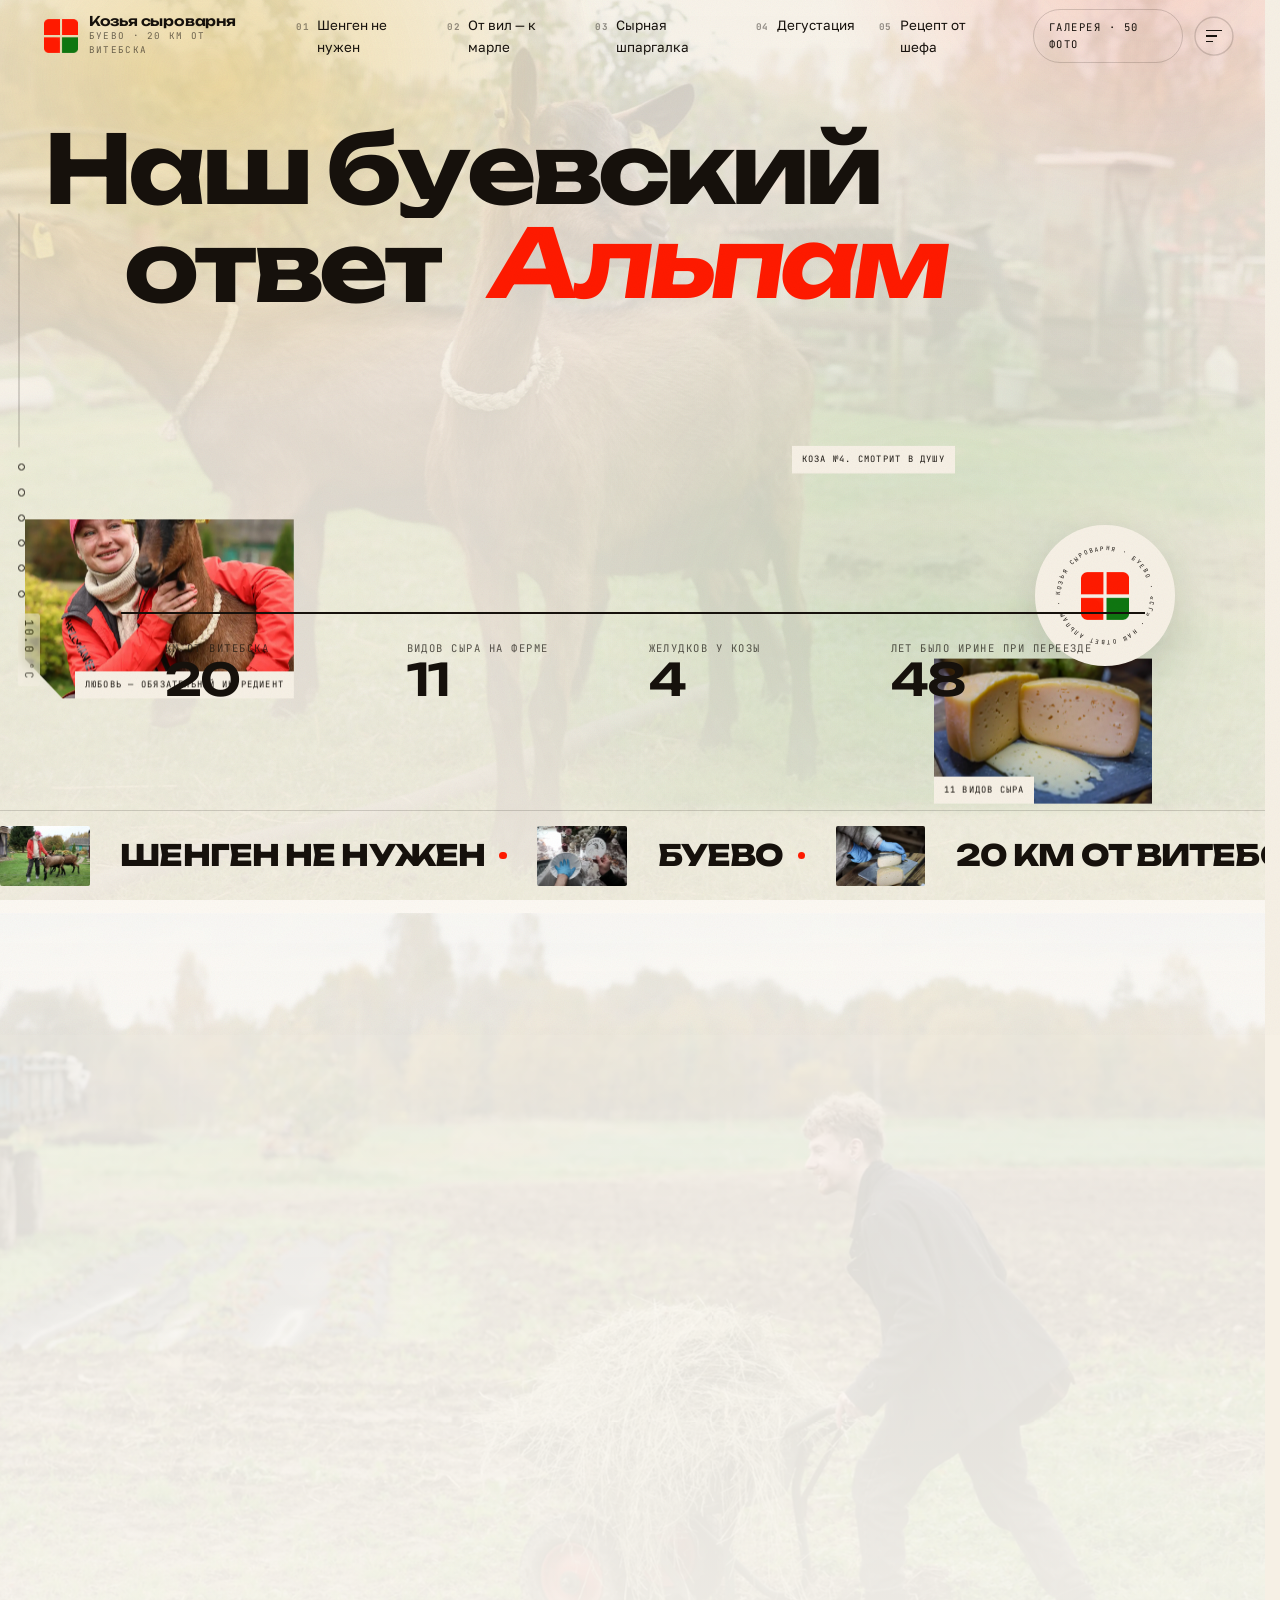
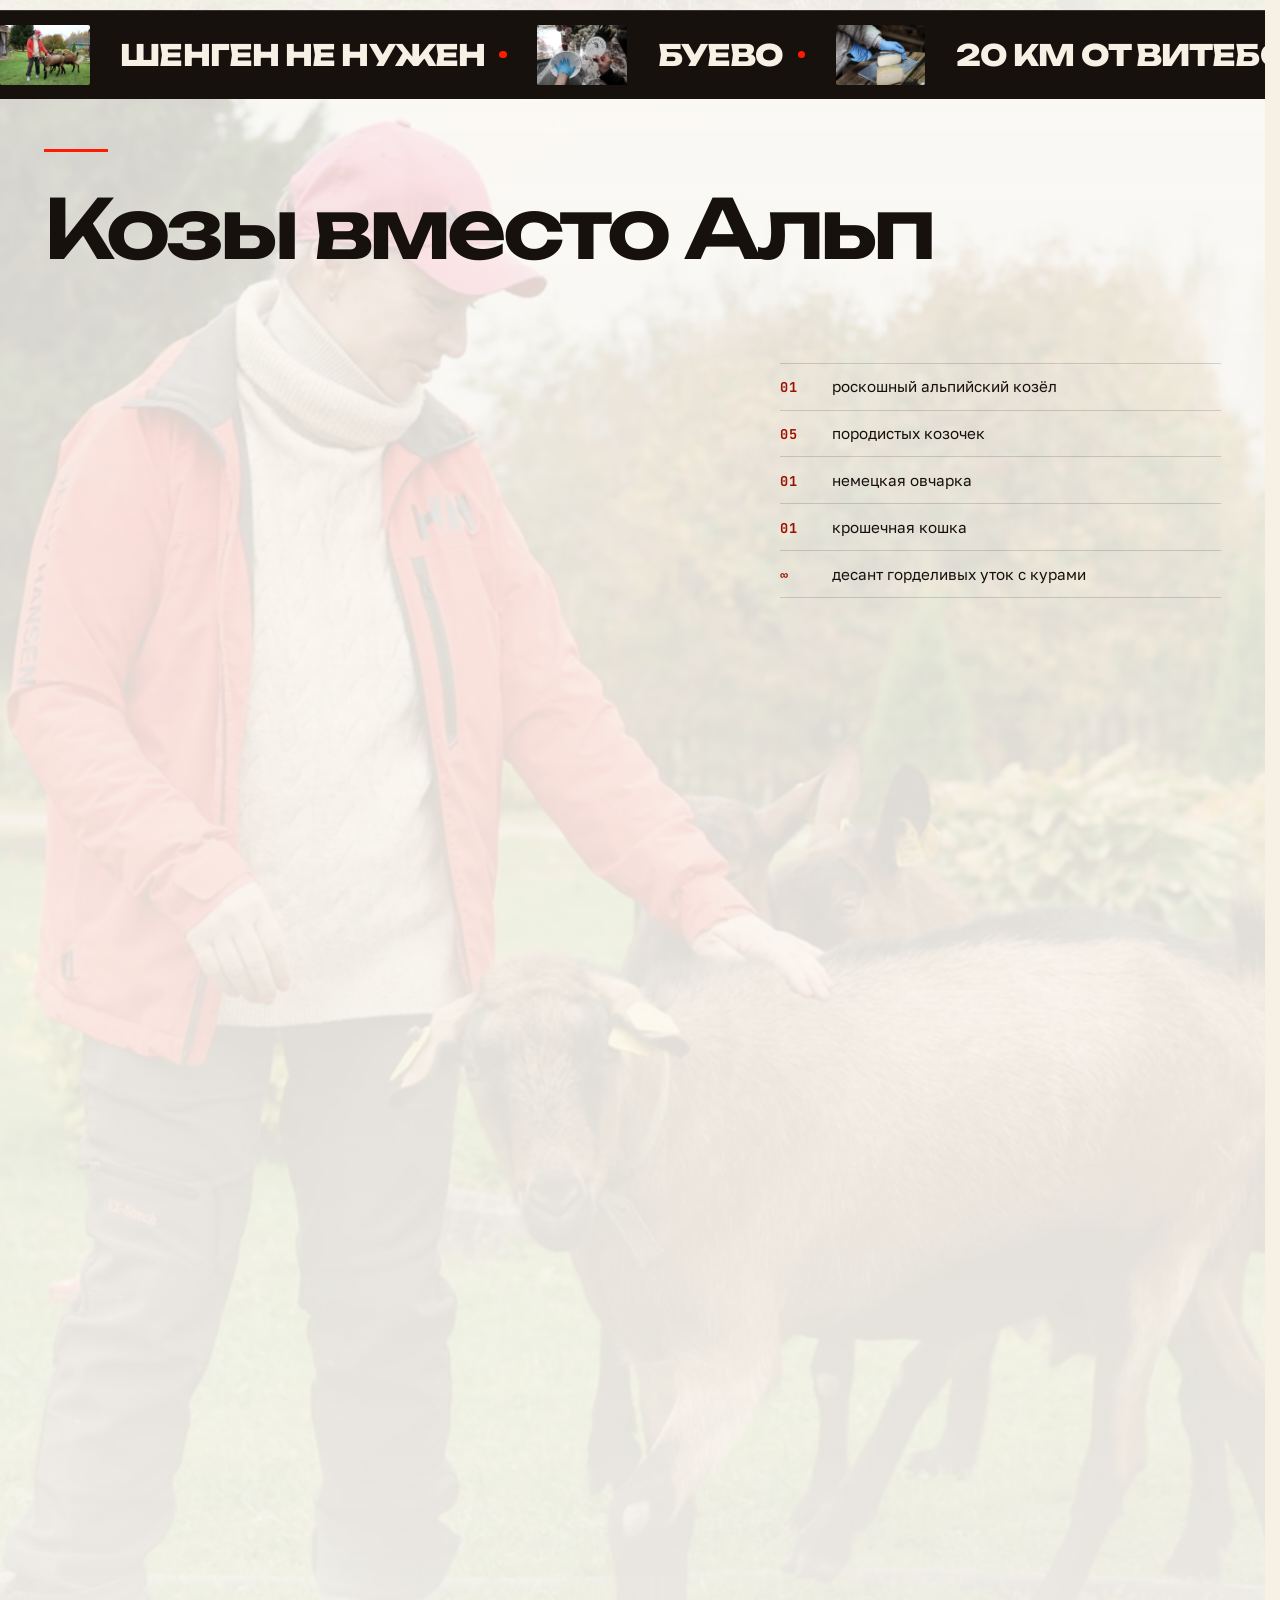
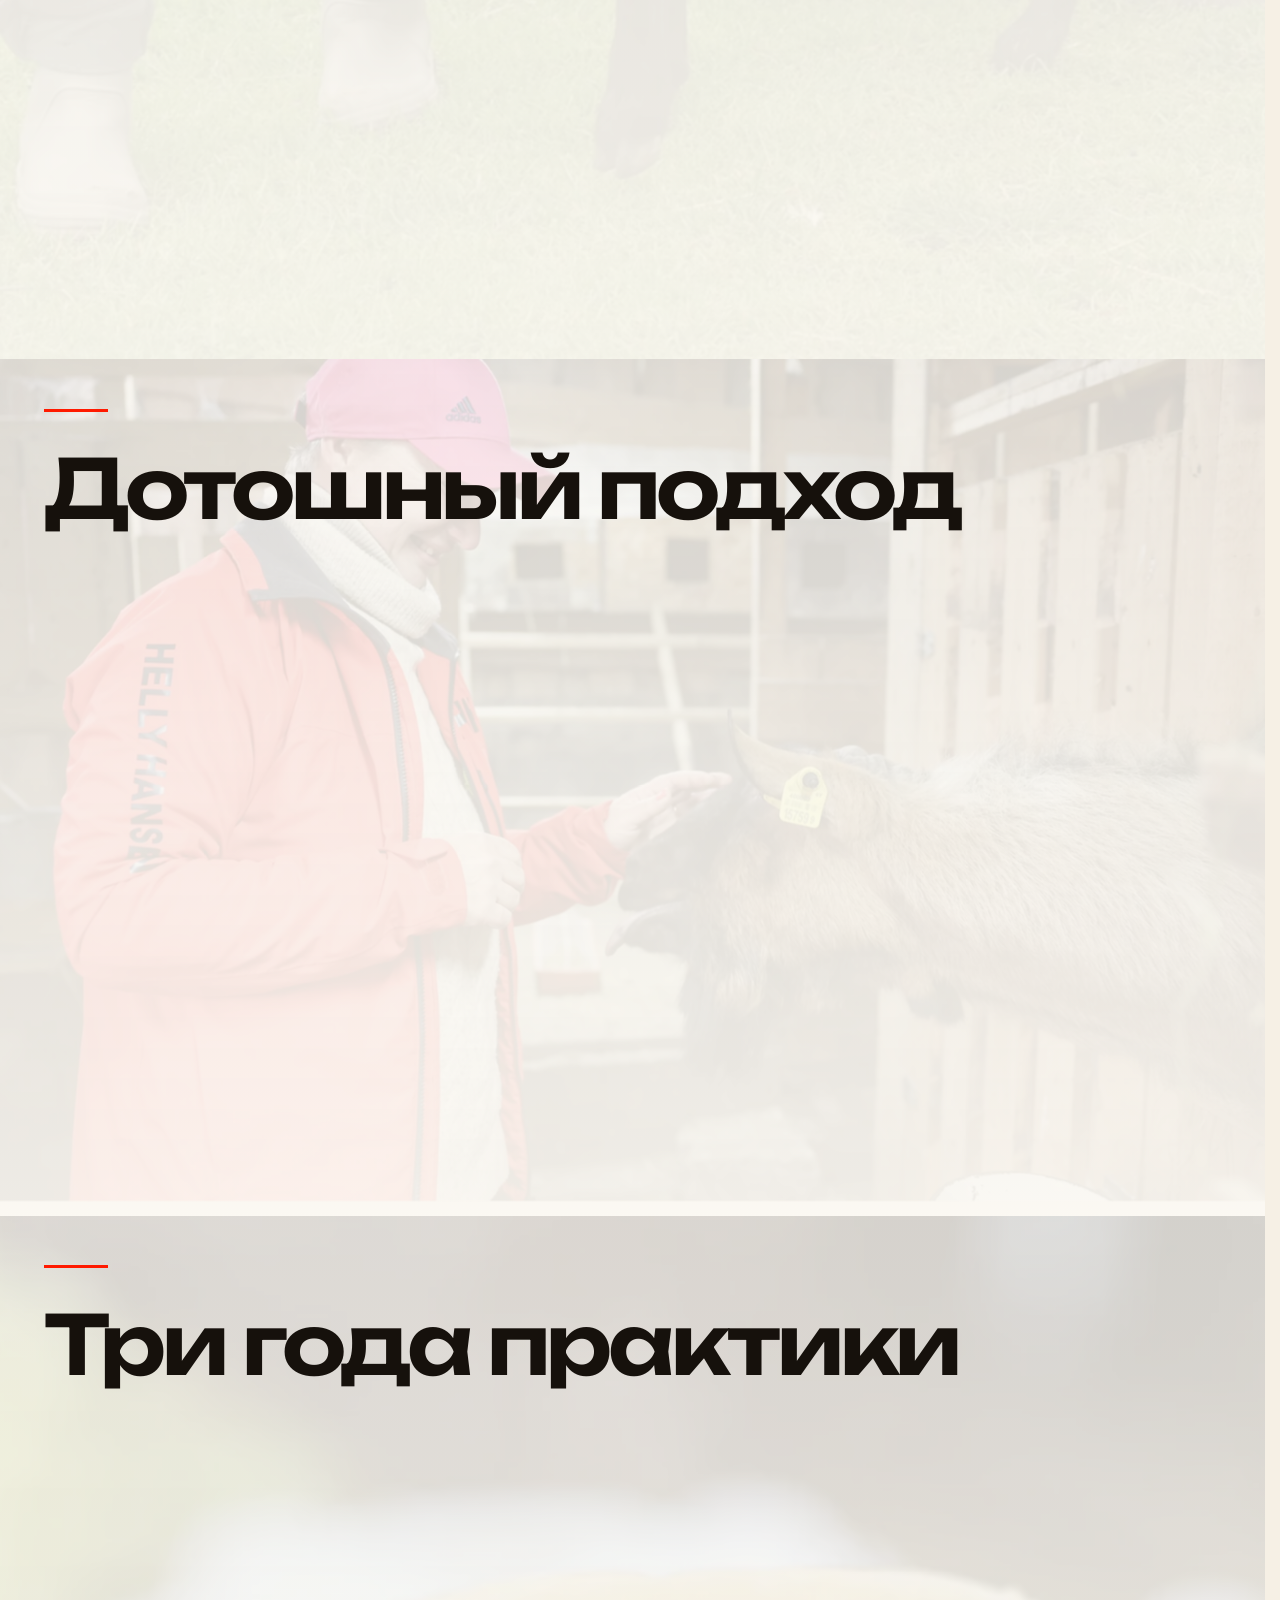
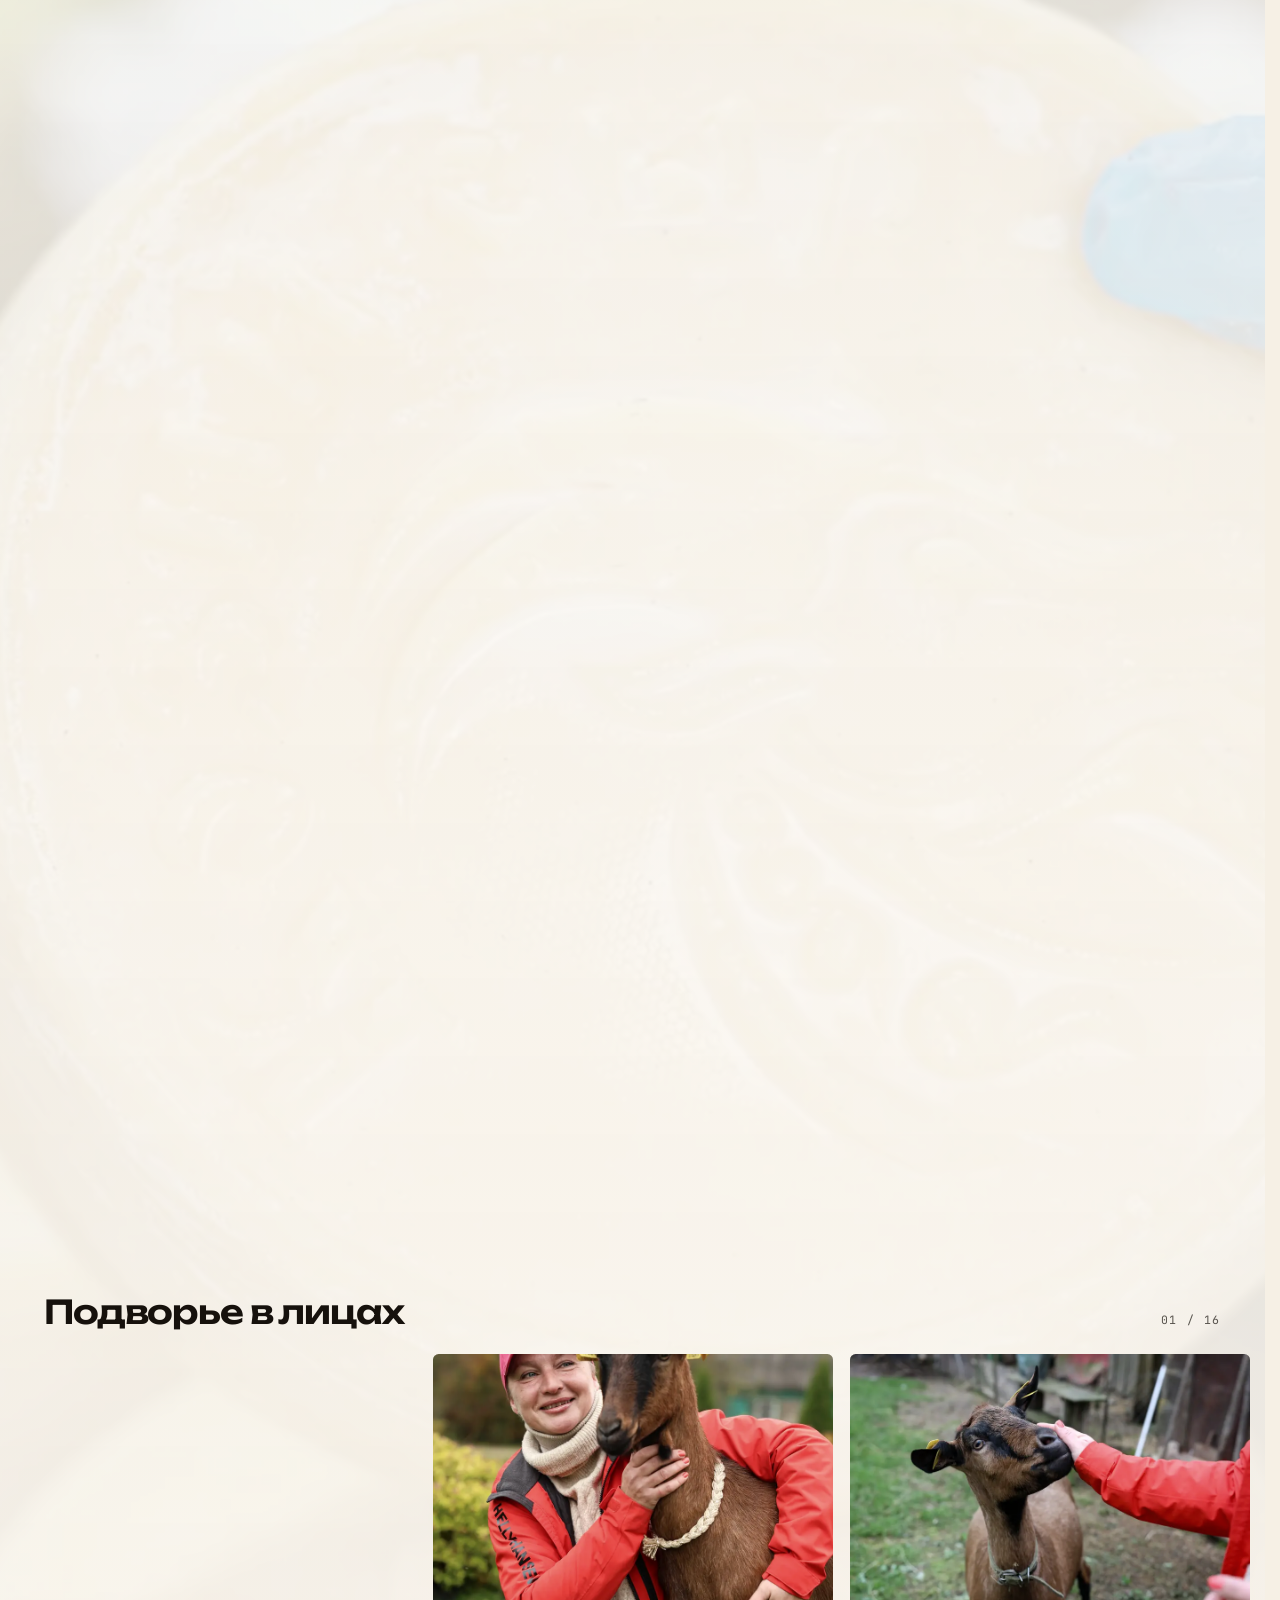
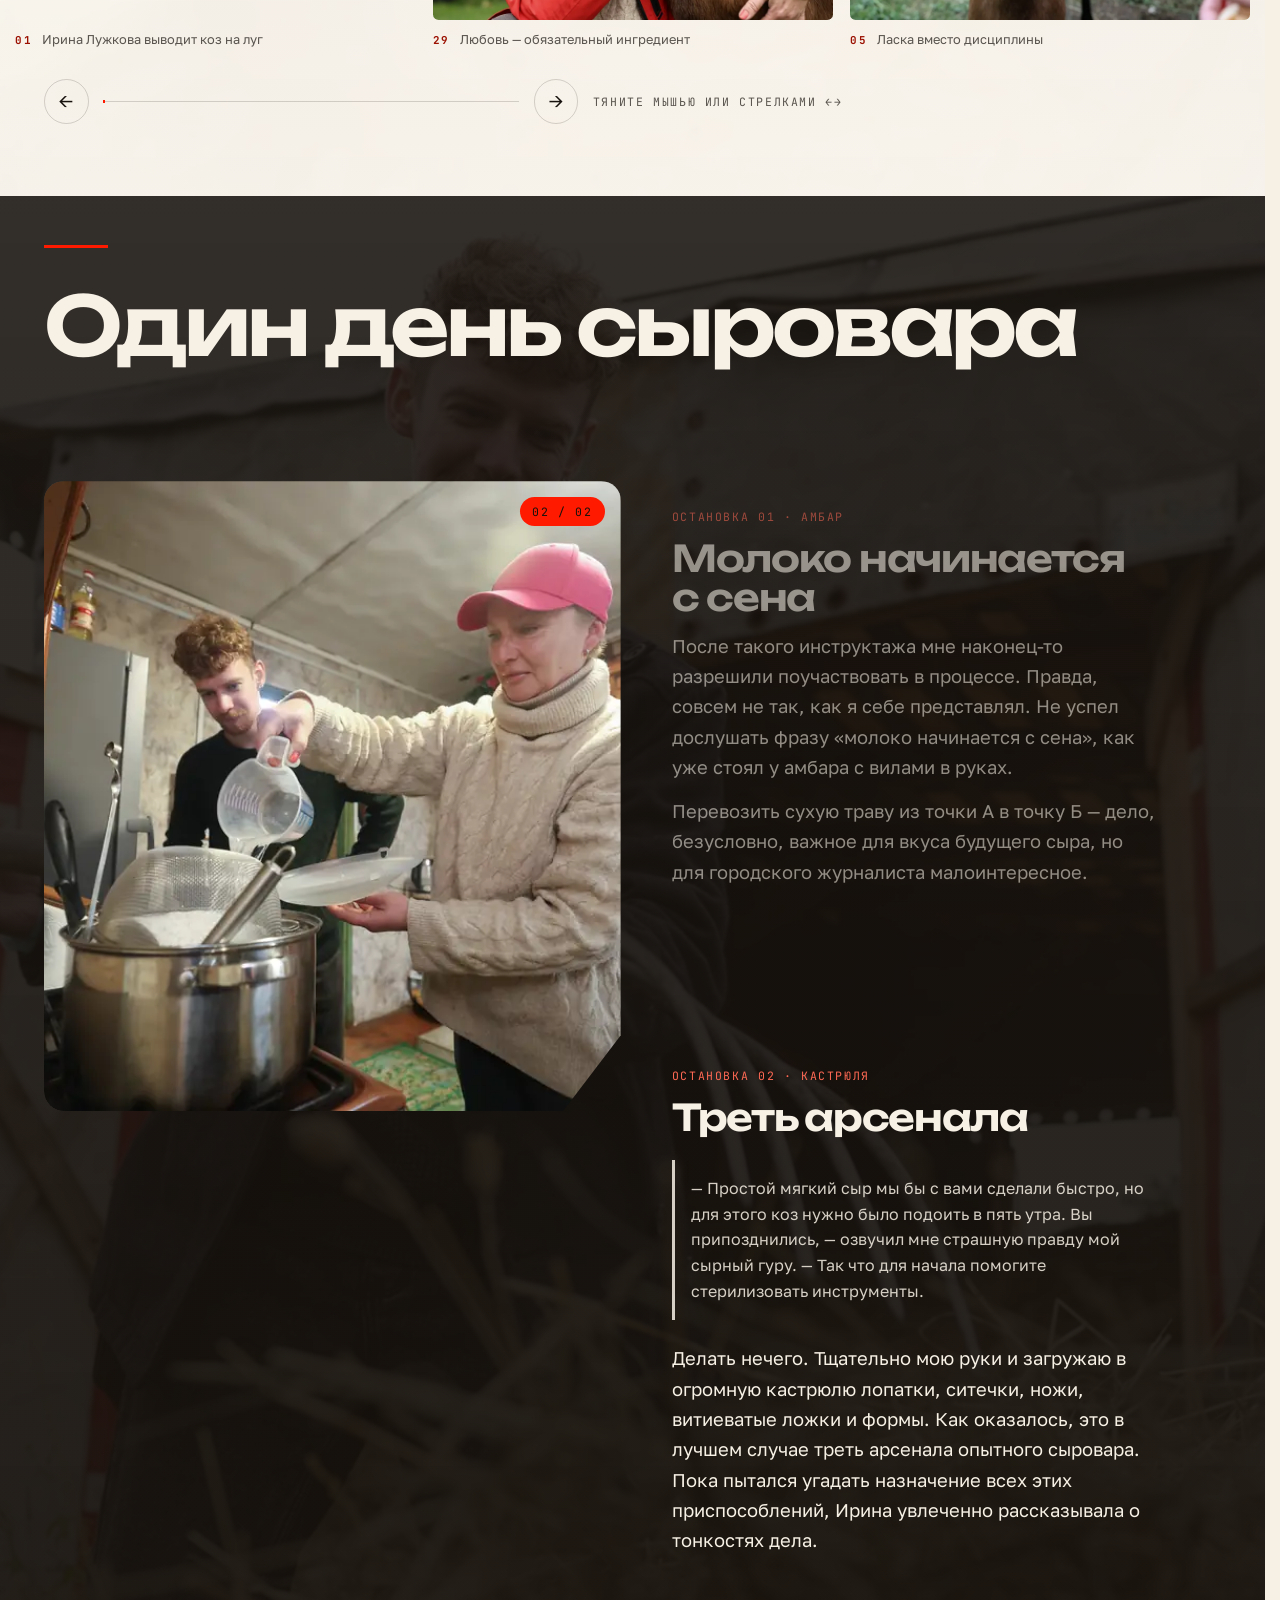
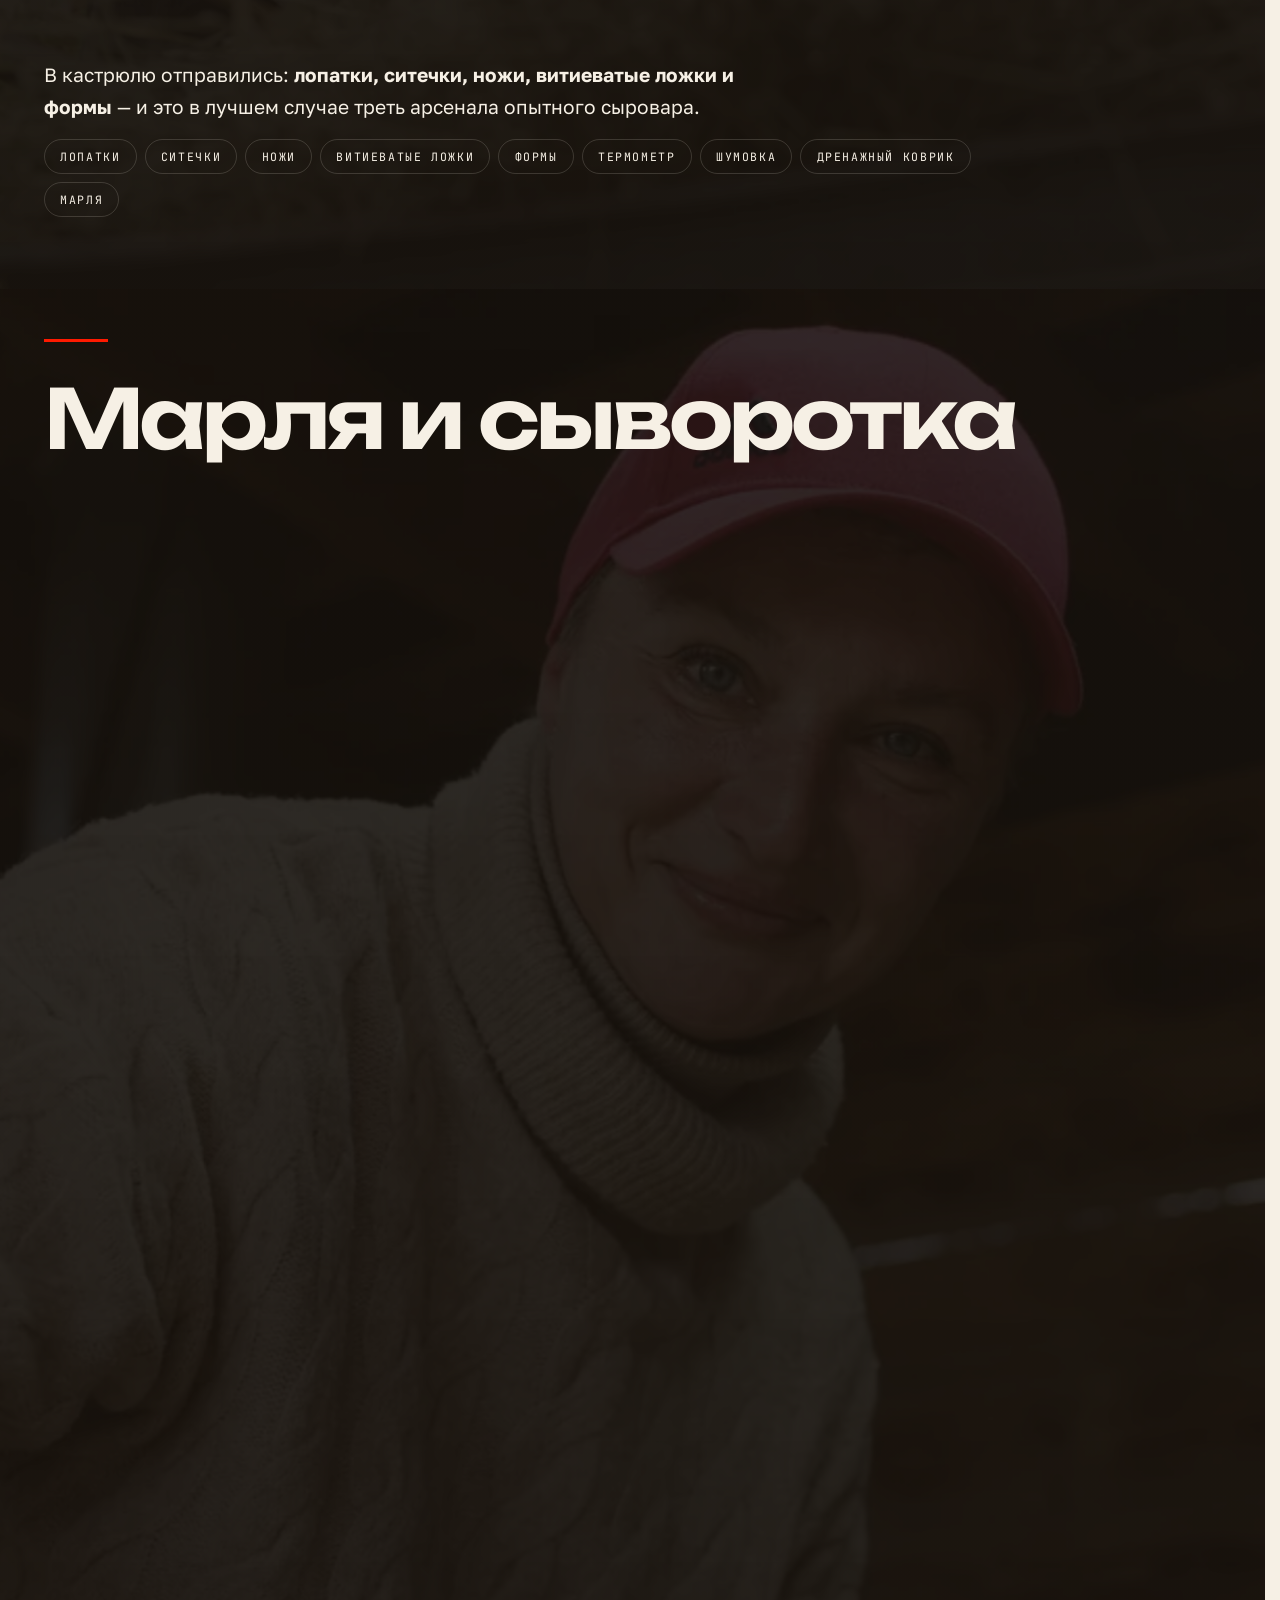
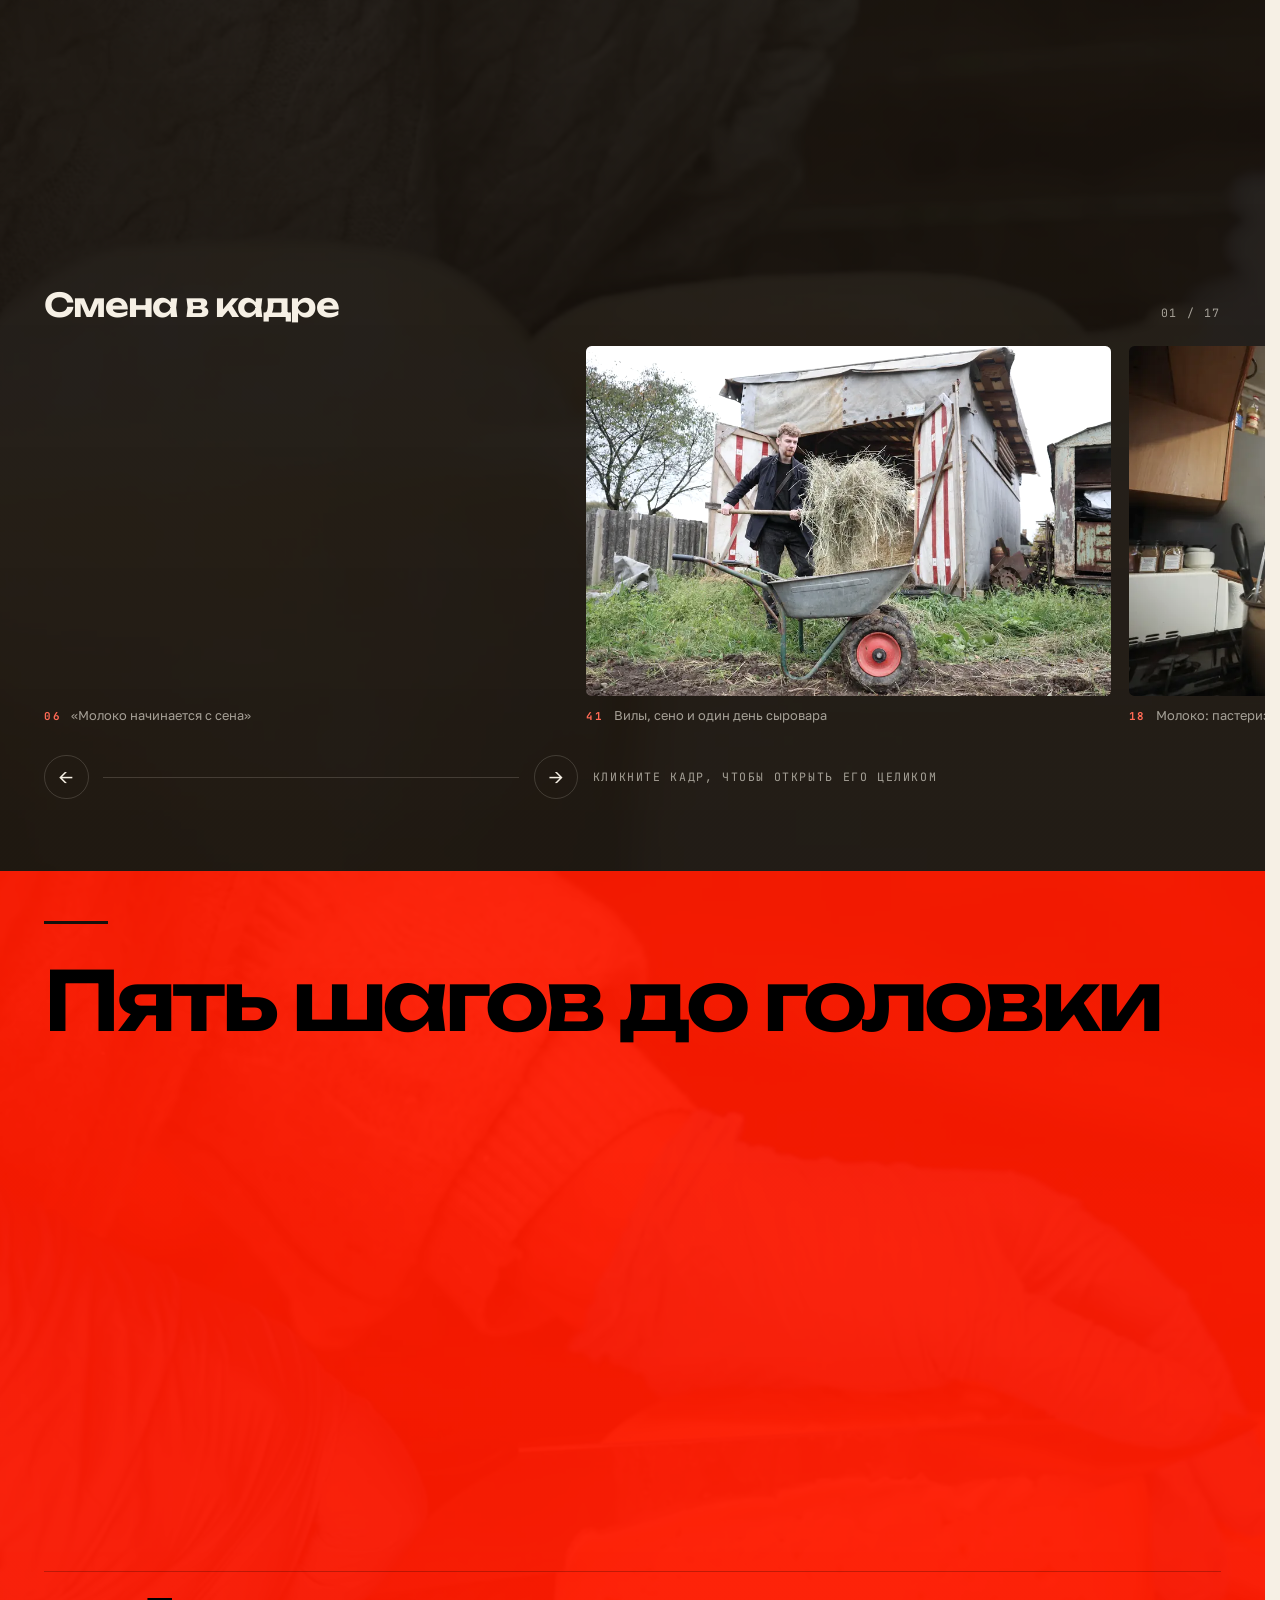
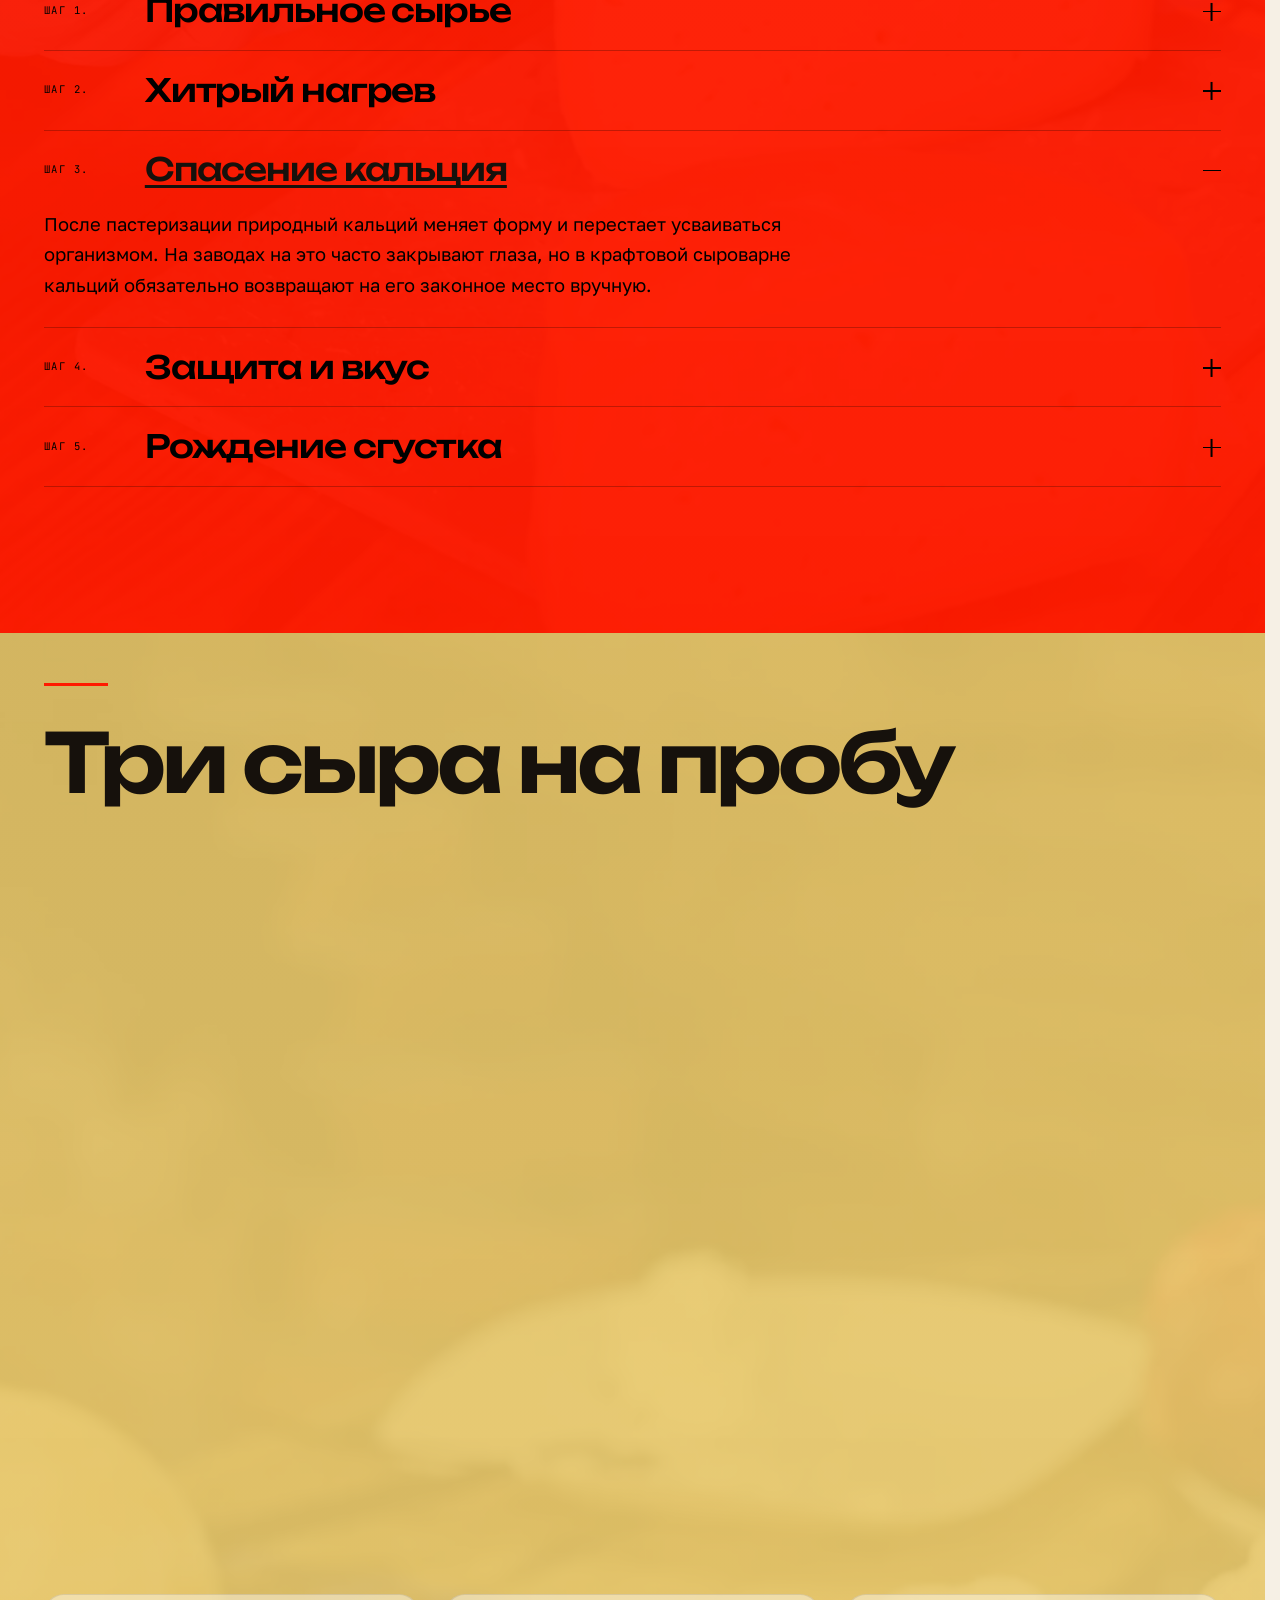
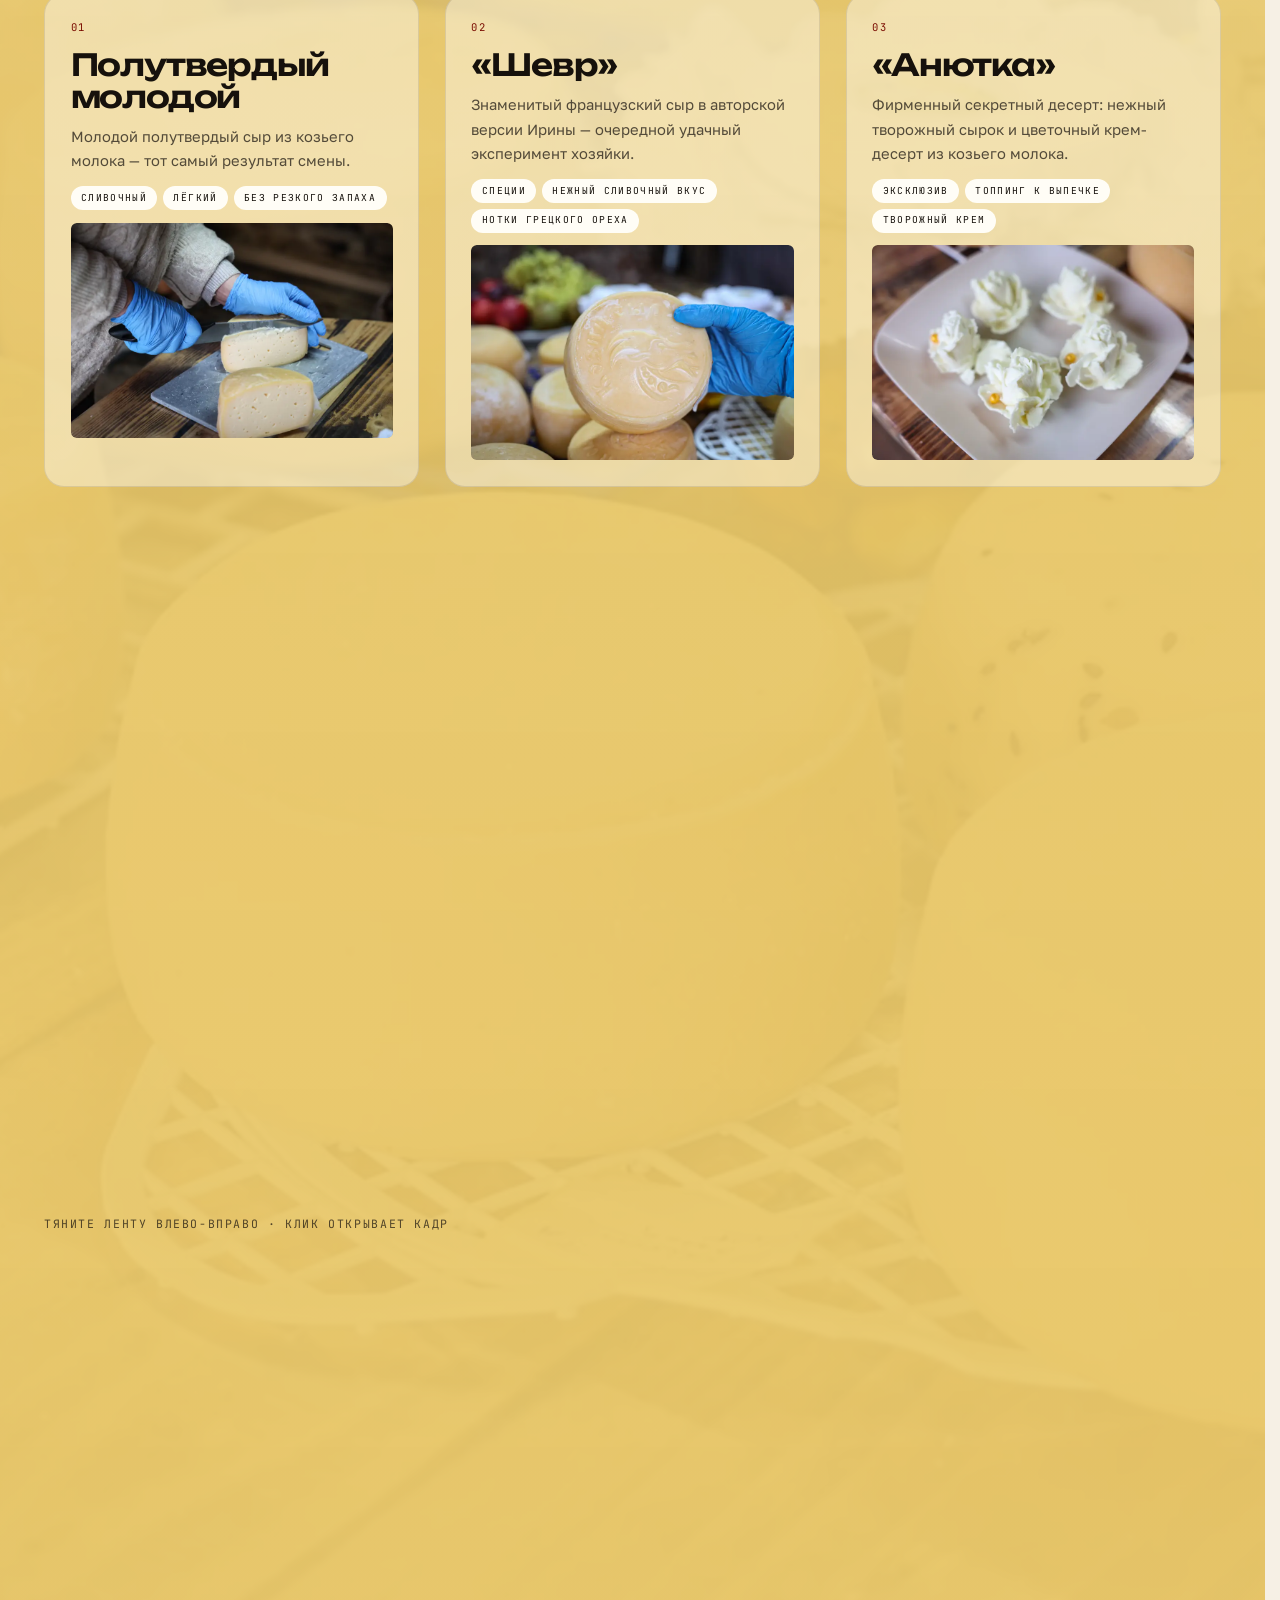
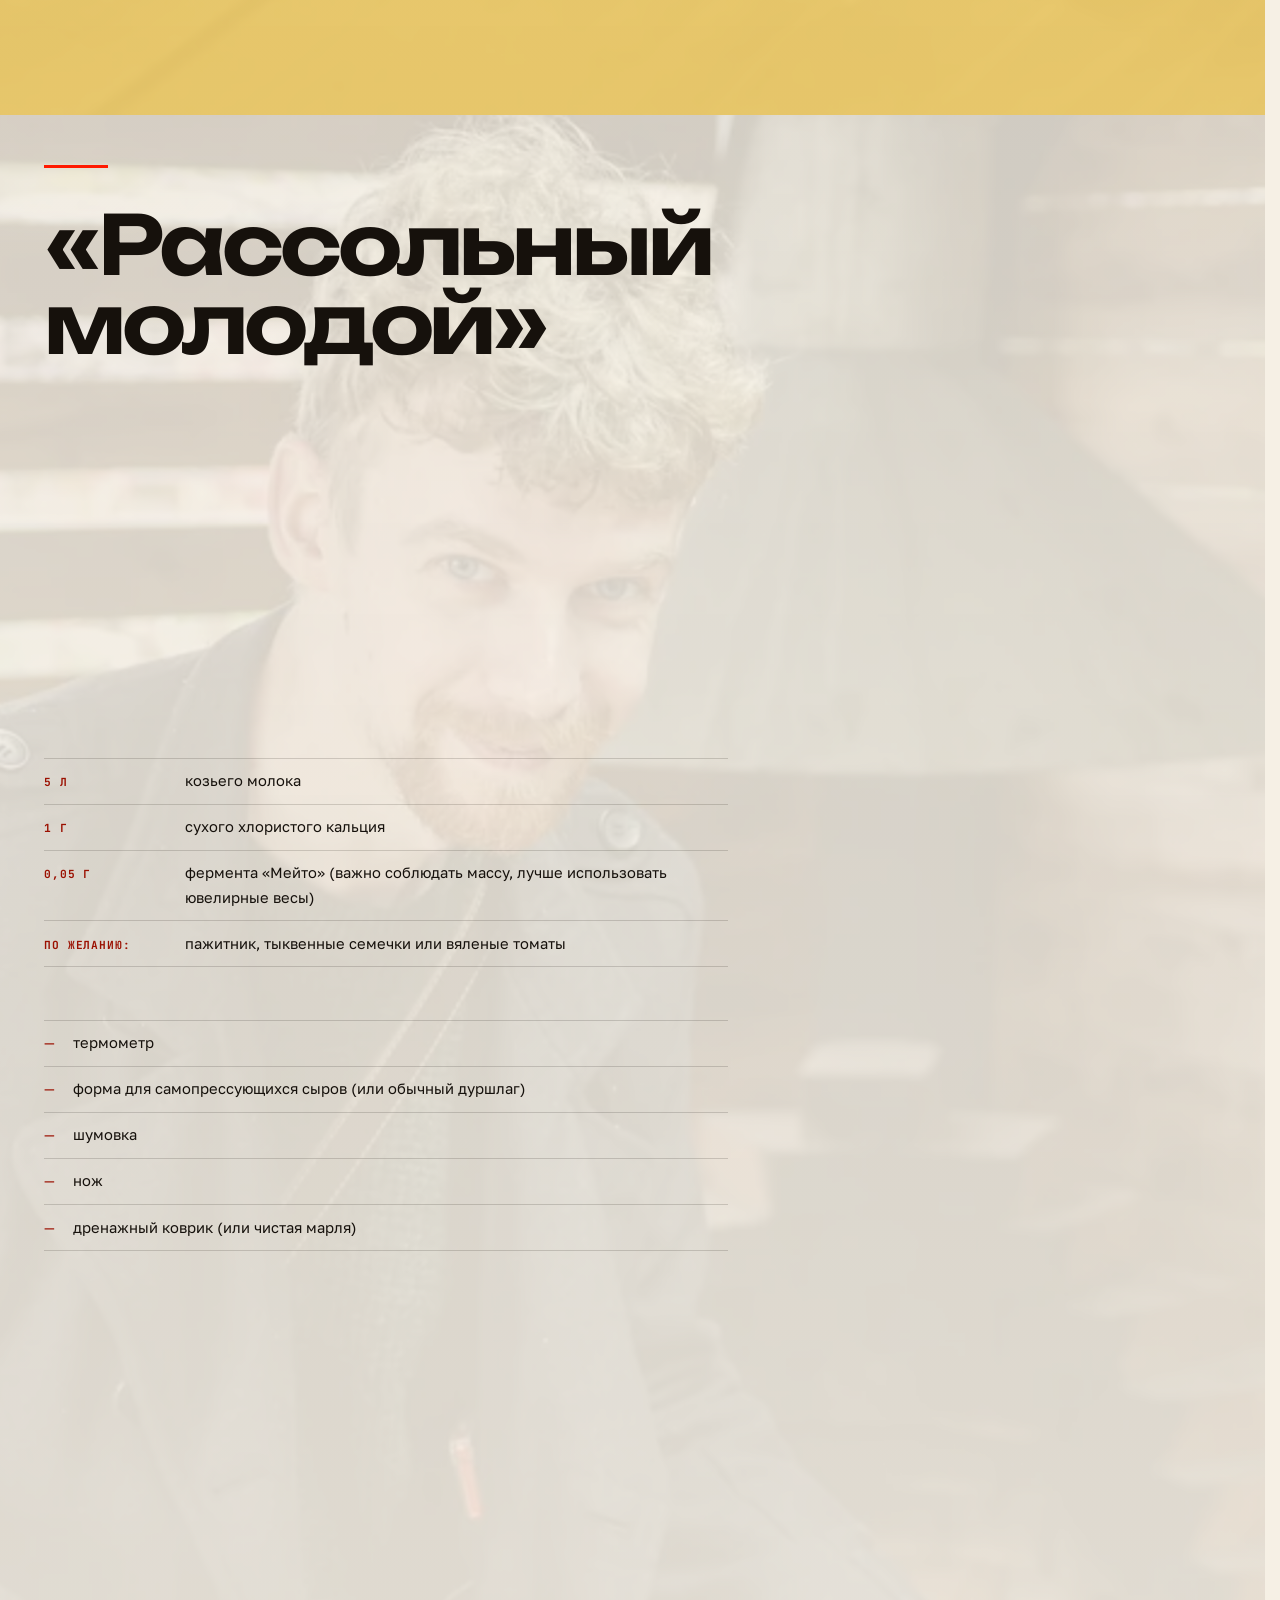
==== _diag.html @ 1cd7c4c8 "90%" ====
<!DOCTYPE html>
<html lang="ru" class="no-js">
<head>
<meta charset="utf-8">
<meta name="viewport" content="width=device-width, initial-scale=1">
<title>Как дети асфальта элитный сыр варили — репортаж «СГ» с козьей сыроварни в Буево</title>
<meta name="description" content="Журналисты «СГ» на один день стали сыроварами: козья ферма Ирины Лужковой в деревне Буево, 20 км от Витебска, 11 видов сыра и рецепт «Рассольного молодого».">
<meta name="theme-color" content="#16110C">
<meta property="og:type" content="article">
<meta property="og:title" content="Наш буевский ответ Альпам">
<meta property="og:description" content="Как дети асфальта пытались перехитрить породистых коз и сварить элитный сыр — журналисты «СГ» стали… сыроварами.">
<meta property="og:image" content="assets/img/opt/kyz-34-sm.webp">
<link rel="preconnect" href="https://fonts.googleapis.com">
<link rel="preconnect" href="https://fonts.gstatic.com" crossorigin>
<link rel="stylesheet" href="https://fonts.googleapis.com/css2?family=Unbounded:wght@300..900&family=Golos+Text:wght@400..700&family=JetBrains+Mono:wght@400;500;700&display=swap">
<link rel="stylesheet" href="style.css">
<link rel="icon" href="assets/img/logo.png">
<script>document.documentElement.classList.remove("no-js");document.documentElement.classList.add("js");</script>
</head>
<body class="is-loading" data-theme="milk">

<a class="skip-link" href="#main">Перейти к содержанию</a>

<!-- Прелоадер: четыре квадранта логотипа собираются в знак -->
<div class="loader" id="loader" role="status" aria-live="polite">
  <div class="loader__mark">
    <span class="quadset quadset--loader" aria-hidden="true">
      <img src="assets/img/logo.png" alt="" class="quad quad--tl">
      <img src="assets/img/logo.png" alt="" class="quad quad--tr">
      <img src="assets/img/logo.png" alt="" class="quad quad--bl">
      <img src="assets/img/logo.png" alt="" class="quad quad--br">
    </span>
  </div>
  <p class="loader__value mono"><span data-loader-pct>0</span> %</p>
  <p class="loader__stages mono">молоко → нагрев → сгусток → головка</p>
  <p class="loader__word">Скоро будет сыр</p>
</div>

<!-- Курсор-сырная крошка -->
<div class="cursor" aria-hidden="true">
  <div class="cursor__ring" data-cursor-ring></div>
  <div class="cursor__dot" data-cursor-dot></div>
  <div class="cursor__label mono" data-cursor-label></div>
</div>

<div class="grain" aria-hidden="true"></div>

<!-- Шапка -->
<header class="topbar" id="topbar" data-topbar>
  <a class="brand" href="#top" data-magnetic>
    <span class="quadset quadset--brand" aria-hidden="true" data-quadset>
      <img src="assets/img/logo.png" alt="" class="quad quad--tl">
      <img src="assets/img/logo.png" alt="" class="quad quad--tr">
      <img src="assets/img/logo.png" alt="" class="quad quad--bl">
      <img src="assets/img/logo.png" alt="" class="quad quad--br">
    </span>
    <span class="brand__text">
      <b>Козья сыроварня</b>
      <i class="mono">Буево · 20 км от Витебска</i>
    </span>
  </a>

  <nav class="topnav" aria-label="Разделы репортажа">
    <a class="topnav__link" href="#shengen" data-nav-link><b class="mono">01</b>Шенген не нужен</a>
    <a class="topnav__link" href="#vily" data-nav-link><b class="mono">02</b>От вил — к марле</a>
    <a class="topnav__link" href="#shpargalka" data-nav-link><b class="mono">03</b>Сырная шпаргалка</a>
    <a class="topnav__link" href="#degustacia" data-nav-link><b class="mono">04</b>Дегустация</a>
    <a class="topnav__link" href="#recept" data-nav-link><b class="mono">05</b>Рецепт от шефа</a>
  </nav>

  <div class="topbar__right">
    <a class="btn btn--ghost topbar__gal" href="#galereya">Галерея · 50 фото</a>
    <button class="wheelbtn" type="button" id="menuBtn" data-menu-open aria-expanded="false" aria-controls="menu">
      <svg class="wheelbtn__ring" viewBox="0 0 44 44" aria-hidden="true">
        <circle class="wheelbtn__track" cx="22" cy="22" r="19" pathLength="100"></circle>
        <circle class="wheelbtn__prog" cx="22" cy="22" r="19" pathLength="100" data-ring></circle>
      </svg>
      <span class="wheelbtn__bars" aria-hidden="true"><i></i><i></i><i></i></span>
      <span class="sr-only">Открыть меню разделов</span>
    </button>
  </div>
</header>

<!-- Круговое меню «сырная головка» -->
<div class="menu" id="menu" role="dialog" aria-modal="true" aria-label="Разделы репортажа" data-menu>
  <div class="menu__grid">
    <div class="menu__wheelwrap">
      <svg class="wheel" viewBox="0 0 220 220" aria-hidden="true" focusable="false">
        <g data-wheel-wedges>
          <a class="wedge" href="#shengen" data-wheel-item="shengen" tabindex="-1"><path d="M112.72 6.04A104 104 0 0 1 208.03 75.28L159.02 92.64A52 52 0 0 0 111.36 58.02Z"></path><text x="158.2" y="43.66" transform="rotate(36 158.2 43.66)">01</text></a>
          <a class="wedge" href="#vily" data-wheel-item="vily" tabindex="-1"><path d="M209.72 80.46A104 104 0 0 1 173.31 192.51L141.66 151.25A52 52 0 0 0 159.86 95.23Z"></path><text x="187.99" y="135.34" transform="rotate(108 187.99 135.34)">02</text></a>
          <a class="wedge" href="#shpargalka" data-wheel-item="shpargalka" tabindex="-1"><path d="M168.91 195.71A104 104 0 0 1 51.09 195.71L80.55 152.85A52 52 0 0 0 139.45 152.85Z"></path><text x="110" y="192" transform="rotate(180 110 192)">03</text></a>
          <a class="wedge" href="#degustacia" data-wheel-item="degustacia" tabindex="-1"><path d="M46.69 192.51A104 104 0 0 1 10.28 80.46L60.14 95.23A52 52 0 0 0 78.34 151.25Z"></path><text x="32.01" y="135.34" transform="rotate(252 32.01 135.34)">04</text></a>
          <a class="wedge" href="#recept" data-wheel-item="recept" tabindex="-1"><path d="M11.97 75.28A104 104 0 0 1 107.28 6.04L108.64 58.02A52 52 0 0 0 60.98 92.64Z"></path><text x="61.8" y="43.66" transform="rotate(324 61.8 43.66)">05</text></a>
        </g>
        <a class="wheel__hub" href="#galereya" data-wheel-item="galereya" tabindex="-1">
          <circle cx="110" cy="110" r="46"></circle>
          <text x="110" y="106">галерея</text>
          <text x="110" y="122">50 фото</text>
        </a>
      </svg>
      <img class="menu__logo" src="assets/img/logo.png" alt="" width="1440" height="1440" loading="lazy" decoding="async">
      <p class="menu__hint mono">Наведите на сектор — увидите кадр</p>
    </div>

    <nav class="menu__nav" aria-label="Разделы репортажа">
      <p class="menu__eyebrow mono">Содержание репортажа</p>
      <ol class="menu__list">
        <li><a href="#shengen" data-menu-link data-photo="12"><span class="menu__num mono">01</span><span class="menu__title">Шенген не нужен</span><span class="menu__hint2">Козы, «Милавица» и переезд в деревню</span></a></li>
        <li><a href="#vily" data-menu-link data-photo="41"><span class="menu__num mono">02</span><span class="menu__title">От вил — к марле</span><span class="menu__hint2">Вилы, стерилизация и сыворотка</span></a></li>
        <li><a href="#shpargalka" data-menu-link data-photo="18"><span class="menu__num mono">03</span><span class="menu__title">Сырная шпаргалка</span><span class="menu__hint2">Пять шагов до головки сыра</span></a></li>
        <li><a href="#degustacia" data-menu-link data-photo="16"><span class="menu__num mono">04</span><span class="menu__title">Дегустация</span><span class="menu__hint2">«Шевр», полутвердый и «Анютка»</span></a></li>
        <li><a href="#recept" data-menu-link data-photo="35"><span class="menu__num mono">05</span><span class="menu__title">Рецепт от шефа</span><span class="menu__hint2">Рассольный молодой — 6 шагов</span></a></li>
        <li><a href="#galereya" data-menu-link data-photo="38"><span class="menu__num mono">06</span><span class="menu__title">Галерея</span><span class="menu__hint2">Все 50 кадров с фермы</span></a></li>
      </ol>
      <div class="menu__foot">
        <p class="mono">Фото Кристина Фанченко · «СГ»</p>
        <button class="menu__close" type="button" data-menu-close>Закрыть <span class="mono">ESC</span></button>
      </div>
    </nav>

    <span class="menu__preview" data-menu-preview aria-hidden="true"></span>
  </div>
</div>

<!-- Боковой рельс: шкала «созревания» -->
<aside class="rail" aria-label="Положение в репортаже">
  <div class="rail__thermo" aria-hidden="true"><i data-rail-fill></i></div>
  <ol class="rail__list">
    <li><a href="#shengen" data-nav-link><i></i><span class="mono">01 · Шенген</span></a></li>
    <li><a href="#vily" data-nav-link><i></i><span class="mono">02 · Вилы</span></a></li>
    <li><a href="#shpargalka" data-nav-link><i></i><span class="mono">03 · Шпаргалка</span></a></li>
    <li><a href="#degustacia" data-nav-link><i></i><span class="mono">04 · Дегустация</span></a></li>
    <li><a href="#recept" data-nav-link><i></i><span class="mono">05 · Рецепт</span></a></li>
    <li><a href="#galereya" data-nav-link><i></i><span class="mono">06 · Галерея</span></a></li>
  </ol>
  <p class="rail__temp mono" aria-hidden="true"><span data-rail-temp>10.0</span> °C</p>
</aside>

<main id="main">

<!-- Герой -->
<section class="hero" id="top" data-theme="milk" data-scene="hero" data-bg="49">
  <div class="sec__bg" aria-hidden="true">
    <picture data-parallax="0.04">
      <source type="image/webp" srcset="assets/img/opt/kyz-49-sm.webp 900w, assets/img/opt/kyz-49-md.webp 1700w" sizes="100vw">
      <img src="assets/img/opt/kyz-49-sm.webp" alt="" width="900" height="600" loading="lazy" fetchpriority="low" decoding="async">
    </picture>
  </div>
  <div class="hero__glow" aria-hidden="true"></div>

  <div class="hero__stage">
    <figure class="hero__shot hero__shot--main" data-parallax="0.05" data-tilt>
      <picture>
        <source type="image/webp" srcset="assets/img/opt/kyz-34-sm.webp 900w, assets/img/opt/kyz-34-md.webp 1700w" sizes="(max-width: 900px) 92vw, 46vw">
        <img src="assets/img/opt/kyz-34-sm.webp" alt="Альпийская коза смотрит прямо в кадр на ферме в Буево" width="1700" height="1133" fetchpriority="high" decoding="async">
      </picture>
      <figcaption class="mono">Коза №4. Смотрит в душу</figcaption>
    </figure>
    <figure class="hero__shot hero__shot--left" data-parallax="0.13" data-tilt>
      <picture>
        <source type="image/webp" srcset="assets/img/opt/kyz-29-sm.webp 900w, assets/img/opt/kyz-29-md.webp 1700w" sizes="(max-width: 900px) 60vw, 26vw">
        <img src="assets/img/opt/kyz-29-sm.webp" alt="Ирина Лужкова обнимает козу у сарая" width="1700" height="1133" loading="lazy" decoding="async">
      </picture>
      <figcaption class="mono">Любовь — обязательный ингредиент</figcaption>
    </figure>
    <figure class="hero__shot hero__shot--right" data-parallax="0.19" data-tilt>
      <picture>
        <source type="image/webp" srcset="assets/img/opt/kyz-38-sm.webp 900w, assets/img/opt/kyz-38-md.webp 1700w" sizes="(max-width: 900px) 54vw, 22vw">
        <img src="assets/img/opt/kyz-38-sm.webp" alt="Разрезанные головки полутвердого козьего сыра" width="1700" height="1133" loading="lazy" decoding="async">
      </picture>
      <figcaption class="mono">11 видов сыра</figcaption>
    </figure>
  </div>

  <div class="hero__body">
    <p class="kicker mono" data-reveal="fade">Как дети асфальта элитный сыр варили · репортаж «СГ»</p>
    <h1 class="hero__title">
      <span class="line"><b data-split="chars">Наш буевский</b></span>
      <span class="line"><b data-split="chars">ответ</b> <em data-split="chars">Альпам</em></span>
    </h1>
    <p class="hero__deck" data-reveal="up">Как дети асфальта пытались перехитрить породистых коз и сварить элитный сыр — журналисты «СГ» стали… сыроварами</p>
    <div class="hero__cta" data-reveal="up">
      <a class="btn btn--solid" href="#intro" data-magnetic>Читать репортаж</a>
      <button class="btn btn--outline" type="button" data-lightbox-open data-photo="35" data-magnetic>Кадр дня</button>
    </div>
  </div>

  <div class="seal" data-spin aria-hidden="true">
    <svg viewBox="0 0 200 200">
      <defs><path id="sealPath" d="M100,100 m-72,0 a72,72 0 1,1 144,0 a72,72 0 1,1 -144,0"></path></defs>
      <text class="seal__text"><textPath href="#sealPath">Козья сыроварня · Буево · «СГ» · наш ответ Альпам · </textPath></text>
    </svg>
    <span class="quadset quadset--seal" aria-hidden="true">
      <img src="assets/img/logo.png" alt="" class="quad quad--tl" loading="lazy">
      <img src="assets/img/logo.png" alt="" class="quad quad--tr" loading="lazy">
      <img src="assets/img/logo.png" alt="" class="quad quad--bl" loading="lazy">
      <img src="assets/img/logo.png" alt="" class="quad quad--br" loading="lazy">
    </span>
  </div>

  <dl class="hero__stats" data-reveal="stagger">
    <div class="stat"><dt class="mono">км от Витебска</dt><dd><span data-counter="20">20</span></dd></div>
    <div class="stat"><dt class="mono">видов сыра на ферме</dt><dd><span data-counter="11">11</span></dd></div>
    <div class="stat"><dt class="mono">желудков у козы</dt><dd><span data-counter="4">4</span></dd></div>
    <div class="stat"><dt class="mono">лет было Ирине при переезде</dt><dd><span data-counter="48">48</span></dd></div>
  </dl>

  <div class="ticker" data-marquee data-speed="64" data-marquee-source="ticker" aria-hidden="true"></div>
</section>
<!-- Вместо предисловия -->
<section class="intro" id="intro" data-theme="paper" data-scene="intro" data-bg="20">
  <div class="sec__bg" aria-hidden="true">
    <picture data-parallax="0.05">
      <source type="image/webp" srcset="assets/img/opt/kyz-20-sm.webp 900w, assets/img/opt/kyz-20-md.webp 1700w" sizes="100vw">
      <img src="assets/img/opt/kyz-20-sm.webp" alt="" width="900" height="600" loading="lazy" decoding="async">
    </picture>
  </div>
  <div class="wrap intro__grid">
    <div class="intro__text">
      <p class="kicker mono" data-reveal="fade">Вместо предисловия</p>
      <p class="intro__drop" data-reveal="up"><span class="dropcap" aria-hidden="true">В</span>ы когда-нибудь думали бросить все и сменить профессию? Например, уехать в глушь и заняться крафтовым сыроделием? Я, журналист «СГ» Егор Дулевич, отчаянно рискнул это сделать. Правда, всего на один день.</p>
      <p data-reveal="up">Но этого времени хватило, чтобы понять: ремесло сыровара — захватывающий, но трудоемкий процесс. Спойлер: гуманитариям, как я, точно будет сложно. Хотя и не стоит, наверное, обобщать.</p>
      <p data-reveal="up">На слово вы мне вряд ли поверите, поэтому приготовьтесь к честному репортажу о том, как я вместе с коллегой-фотографом Кристиной Фанченко пытался крутить сырные головы. А еще мы много любопытного узнали про коз. Например, почему козьи желудки работают как ядерный реактор?</p>
      <p data-reveal="up">В общем, нам было интересно. Фермеров просим не судить строго, а урбанистам, думаю, будет познавательно узнать о реалиях сельской жизни, в которых трудолюбивые и талантливые люди производят уникальный продукт, достойный мишленовских ресторанов. Заинтриговали? Тогда в путь!</p>
    </div>

    <aside class="authcard" data-reveal="up">
      <div class="authcard__faces">
        <figure class="ph ph--avatar" data-photo="03">
          <picture>
            <source type="image/webp" srcset="assets/img/opt/kyz-03-sm.webp 900w" sizes="72px">
            <img src="assets/img/opt/kyz-03-sm.webp" alt="Журналист «СГ» Егор Дулевич процеживает сырную массу" width="900" height="600" loading="lazy" decoding="async">
          </picture>
        </figure>
        <figure class="ph ph--avatar" data-photo="42">
          <picture>
            <source type="image/webp" srcset="assets/img/opt/kyz-42-sm.webp 900w" sizes="72px">
            <img src="assets/img/opt/kyz-42-sm.webp" alt="Фотокорреспондент «СГ» Кристина Фанченко в перчатках" width="900" height="600" loading="lazy" decoding="async">
          </picture>
        </figure>
      </div>
      <p class="authcard__who"><b>Егор ДУЛЕВИЧ</b>, журналист «СГ»<br><span class="mono">dulevich@sb.by</span></p>
      <p class="authcard__who">Фото <b>Кристина Фанченко</b><br><span class="mono">один день · 50 кадров</span></p>
    </aside>
  </div>

  <div class="ticker ticker--ink" data-marquee data-speed="-52" data-marquee-source="ticker" aria-hidden="true"></div>
</section>

<!-- 01 Шенген не нужен -->
<section class="sec sec--shengen" id="shengen" data-theme="paper" data-scene="shengen" data-bg="01">
  <div class="sec__bg" aria-hidden="true">
    <picture data-parallax="0.05">
      <source type="image/webp" srcset="assets/img/opt/kyz-01-sm.webp 900w, assets/img/opt/kyz-01-md.webp 1700w" sizes="100vw">
      <img src="assets/img/opt/kyz-01-sm.webp" alt="" width="900" height="600" loading="lazy" decoding="async">
    </picture>
  </div>
  <header class="sechead">
    <p class="sechead__num mono" data-reveal="fade">01 / Шенген не нужен</p>
    <h2 class="sechead__title" data-split="words">Козы вместо Альп</h2>
    <p class="sechead__note mono" data-reveal="fade">Искать правильный козий сыр — квест еще тот</p>
  </header>

  <div class="wrap cols">
    <div class="col col--wide">
      <p class="lead" data-reveal="up">В магазинах и на рынках его хватает: наши молочные производители постоянно балуют новинками, расширяют линейку продукции, завоевывают медали на самых престижных международных конкурсах. Но нам с Кристиной хотелось найти настоящую крафтовую экзотику.</p>
      <p data-reveal="up">И для этого нам не пришлось рвануть в Альпы. К счастью, альпийские козочки и на наших лугах, как узнал в процессе долгого изучения темы, чувствуют себя неплохо. Колоритная ферма с породистыми животными нашлась всего в 20 километрах от Витебска — в деревне Буево. Хозяйничает на ней Ирина Лужкова. Она и главный сыровар, и заботливая «мама» для целого зоопарка. На ее подворье мы насчитали роскошного альпийского козла, пять козочек, немецкую овчарку, крошечную кошку и целый десант горделивых уток с курами.</p>
      <p data-reveal="up">Ирина — коренная витебчанка. До 48 лет она жила в городе и успешно работала на фабрике «Милавица». А потом решила круто изменить жизнь:</p>
    </div>
    <div class="col">
      <ul class="zoo" data-reveal="stagger">
        <li><b class="mono">01</b><span>роскошный альпийский козёл</span></li>
        <li><b class="mono">05</b><span>породистых козочек</span></li>
        <li><b class="mono">01</b><span>немецкая овчарка</span></li>
        <li><b class="mono">01</b><span>крошечная кошка</span></li>
        <li><b class="mono">∞</b><span>десант горделивых уток с курами</span></li>
      </ul>
      <figure class="ph ph--portrait" data-reveal="clip" data-tilt>
        <picture>
          <source type="image/webp" srcset="assets/img/opt/kyz-12-sm.webp 900w, assets/img/opt/kyz-12-md.webp 1700w" sizes="(max-width: 900px) 92vw, 30vw">
          <img src="assets/img/opt/kyz-12-sm.webp" alt="Ирина Лужкова обнимает двух коз с ветеринарными бирками" width="1700" height="1133" loading="lazy" decoding="async">
        </picture>
        <figcaption class="mono">Бирки — строгий ветеринарный учёт</figcaption>
      </figure>
    </div>
  </div>

  <blockquote class="quote quote--big" data-reveal="up">
    <p>— В один день вдруг поняла, что устала от города. Вроде все было хорошо: и карьера, и семья, и своя квартира. Чего-то для счастья не хватало. Внутри будто тумблер переключился, и я уволилась. Мы с мужем собрали вещи, оставили жилье детям и уехали в деревню. И только здесь почувствовала себя по-настоящему счастливой.</p>
    <footer class="mono">Ирина Лужкова · коренная витебчанка</footer>
  </blockquote>
</section>

<!-- 01 Шенген не нужен · продолжение -->
<section class="sec sec--shengen" id="shengen-2" data-theme="paper" data-scene="shengen-2" data-parent="shengen" data-bg="31">
  <div class="sec__bg" aria-hidden="true">
    <picture data-parallax="0.05">
      <source type="image/webp" srcset="assets/img/opt/kyz-31-sm.webp 900w, assets/img/opt/kyz-31-md.webp 1700w" sizes="100vw">
      <img src="assets/img/opt/kyz-31-sm.webp" alt="" width="900" height="600" loading="lazy" decoding="async">
    </picture>
  </div>
  <header class="sechead">
    <p class="sechead__num mono" data-reveal="fade">01 / Шенген не нужен · продолжение</p>
    <h2 class="sechead__title" data-split="words">Дотошный подход</h2>
  </header>

  <div class="wrap cols">
    <div class="col col--wide">
      <p class="lead" data-reveal="up">После городской суеты деревенская тишина поначалу показалась новым сельчанам скучной. Энергия требовала выхода, и Ирина решила завести козу.</p>
      <blockquote class="quote quote--inline" data-reveal="up">
        <p>— Я человек дотошный: если за что-то берусь, то погружаюсь с головой, — смеется хозяйка. — Просто купить козу на рынке — не мой вариант. Я перерыла горы книг, изучила все породы и особенности ухода.</p>
      </blockquote>
      <p data-reveal="up">За своими первыми альпийскими козами Ирина поехала в Россию — в Нижегородскую и Волгоградскую области. Привезла и начала заботиться о них. Через год молока стало так много, что возник новый вопрос: что с ним делать? Знакомая подсказала: вари сыр.</p>
    </div>
    <figure class="ph ph--portrait" data-reveal="clip" data-tilt>
      <picture>
        <source type="image/webp" srcset="assets/img/opt/kyz-04-sm.webp 900w, assets/img/opt/kyz-04-md.webp 1700w" sizes="(max-width: 900px) 92vw, 30vw">
        <img src="assets/img/opt/kyz-04-sm.webp" alt="Альпийская коза крупным планом у деревянного забора" width="1700" height="1133" loading="lazy" decoding="async">
      </picture>
      <figcaption class="mono">Породы Ирина выбирала по книгам</figcaption>
    </figure>
  </div>
</section>

<!-- 01 Шенген не нужен · продолжение -->
<section class="sec sec--shengen" id="shengen-3" data-theme="paper" data-scene="shengen-3" data-parent="shengen" data-bg="32">
  <div class="sec__bg" aria-hidden="true">
    <picture data-parallax="0.05">
      <source type="image/webp" srcset="assets/img/opt/kyz-32-sm.webp 900w, assets/img/opt/kyz-32-md.webp 1700w" sizes="100vw">
      <img src="assets/img/opt/kyz-32-sm.webp" alt="" width="900" height="600" loading="lazy" decoding="async">
    </picture>
  </div>
  <header class="sechead">
    <p class="sechead__num mono" data-reveal="fade">01 / Шенген не нужен · продолжение</p>
    <h2 class="sechead__title" data-split="words">Три года практики</h2>
  </header>

  <div class="wrap cols cols--flip">
    <div class="col col--wide">
      <blockquote class="quote" data-reveal="up">
        <p>— В моей голове обычная банка молока и изысканный сыр никак не связывались в одну цепочку. Я понятия не имела, как к этому подступиться. Нашла в интернете самый простой рецепт и вслепую повторила шаги. На удивление, с первой же попытки получился отличный сыр! Вот тогда у меня загорелись глаза, и я снова засела за учебники.</p>
        <footer class="mono">Ирина Лужкова</footer>
      </blockquote>
      <p data-reveal="up">Сегодня, спустя три года практики, на ферме делают 11 видов сыра разной сложности. Есть даже фирменный секретный десерт «Анютка» — нежный творожный сырок из козьего молока.</p>
      <p data-reveal="up">Все животные здесь на строгом ветеринарном учете, а условия у них — как в козьем санатории. И животные платят за это взаимностью: ходят за Ириной по пятам и слушаются не хуже дрессированных собак.</p>
    </div>
    <figure class="ph ph--portrait" data-reveal="clip" data-tilt>
      <picture>
        <source type="image/webp" srcset="assets/img/opt/kyz-29-sm.webp 900w, assets/img/opt/kyz-29-md.webp 1700w" sizes="(max-width: 900px) 92vw, 30vw">
        <img src="assets/img/opt/kyz-29-sm.webp" alt="Ирина Лужкова держит козу за шею у сарая" width="1700" height="1133" loading="lazy" decoding="async">
      </picture>
      <figcaption class="mono">Ходят по пятам и слушаются с полуслова</figcaption>
    </figure>
  </div>

  <blockquote class="quote quote--red" data-reveal="up">
    <p>— Козы — животные очень умные и чуткие, — объясняет хозяйка. — Их пищеварительная система из четырех желудков работает как сложный реактор, туда нельзя бросать плохой корм. Но еще важнее для них — ласка. В отличие от коров козам жизненно необходимы любовь и внимание. Когда они в комфорте и безопасности, то и молоко дают идеальное, без всякого специфического запаха. Так что любовь — обязательный ингредиент в нашем рецепте.</p>
    <footer class="mono">Ирина Лужкова · инструктаж перед сменой</footer>
  </blockquote>

  <!-- Карусель: жители подворья -->
  <div class="carousel" data-carousel data-carousel-group="farm" data-carousel-name="Жители подворья">
    <div class="carousel__head wrap">
      <h3 class="carousel__title">Подворье в лицах</h3>
      <p class="carousel__meta mono" aria-hidden="true"><span data-carousel-status>01 / 16</span></p>
    </div>
    <div class="carousel__track" data-carousel-track role="region" aria-label="Карусель: животные подворья в Буево" tabindex="0">
      <figure class="slide" data-photo="01">
        <picture>
          <source type="image/webp" srcset="assets/img/opt/kyz-01-sm.webp 900w, assets/img/opt/kyz-01-md.webp 1700w" sizes="(max-width: 700px) 78vw, 34vw">
          <img src="assets/img/opt/kyz-01-sm.webp" alt="Ирина Лужкова выводит коз на луг" width="1700" height="1133" loading="lazy" decoding="async">
        </picture>
        <figcaption><b class="mono">01</b> Ирина Лужкова выводит коз на луг</figcaption>
      </figure>
      <figure class="slide" data-photo="29">
        <picture>
          <source type="image/webp" srcset="assets/img/opt/kyz-29-sm.webp 900w, assets/img/opt/kyz-29-md.webp 1700w" sizes="(max-width: 700px) 78vw, 34vw">
          <img src="assets/img/opt/kyz-29-sm.webp" alt="Ирина Лужкова обнимает козу" width="1700" height="1133" loading="lazy" decoding="async">
        </picture>
        <figcaption><b class="mono">29</b> Любовь — обязательный ингредиент</figcaption>
      </figure>
      <figure class="slide" data-photo="05">
        <picture>
          <source type="image/webp" srcset="assets/img/opt/kyz-05-sm.webp 900w, assets/img/opt/kyz-05-md.webp 1700w" sizes="(max-width: 700px) 78vw, 34vw">
          <img src="assets/img/opt/kyz-05-sm.webp" alt="Рука в красном рукаве гладит козу" width="1700" height="1133" loading="lazy" decoding="async">
        </picture>
        <figcaption><b class="mono">05</b> Ласка вместо дисциплины</figcaption>
      </figure>
    </div>
    <div class="carousel__controls wrap">
      <button class="cbtn" type="button" data-carousel-prev aria-label="Предыдущий кадр">←</button>
      <div class="carousel__bar" aria-hidden="true"><i data-carousel-bar></i></div>
      <button class="cbtn" type="button" data-carousel-next aria-label="Следующий кадр">→</button>
      <p class="carousel__hint mono">Тяните мышью или стрелками ←→</p>
    </div>
  </div>
</section>
<!-- 02 От вил — к марле -->
<section class="sec sec--vily" id="vily" data-theme="ink" data-scene="vily" data-bg="06">
  <div class="sec__bg" aria-hidden="true">
    <picture data-parallax="0.05">
      <source type="image/webp" srcset="assets/img/opt/kyz-06-sm.webp 900w, assets/img/opt/kyz-06-md.webp 1700w" sizes="100vw">
      <img src="assets/img/opt/kyz-06-sm.webp" alt="" width="900" height="600" loading="lazy" decoding="async">
    </picture>
  </div>
  <header class="sechead">
    <p class="sechead__num mono" data-reveal="fade">02 / От вил — к марле</p>
    <h2 class="sechead__title" data-split="words">Один день сыровара</h2>
    <p class="sechead__note mono" data-reveal="fade">Вилы и кастрюля — первые остановки на пути к сыру</p>
  </header>

  <div class="pinned" data-pinned>
    <div class="pinned__stage">
      <figure class="pinned__img is-active" data-photo="06">
        <picture>
          <source type="image/webp" srcset="assets/img/opt/kyz-06-sm.webp 900w, assets/img/opt/kyz-06-md.webp 1700w" sizes="(max-width: 1000px) 92vw, 44vw">
          <img src="assets/img/opt/kyz-06-sm.webp" alt="Егор Дулевич с вилами перекладывает сено в амбаре" width="1700" height="1133" loading="lazy" decoding="async">
        </picture>
      </figure>
      <figure class="pinned__img" data-photo="18">
        <picture>
          <source type="image/webp" srcset="assets/img/opt/kyz-18-sm.webp 900w, assets/img/opt/kyz-18-md.webp 1700w" sizes="(max-width: 1000px) 92vw, 44vw">
          <img src="assets/img/opt/kyz-18-sm.webp" alt="Ирина Лужкова наливает молоко в кастрюлю мерным стаканом" width="1700" height="1133" loading="lazy" decoding="async">
        </picture>
      </figure>
      <p class="pinned__badge mono" aria-hidden="true"><span data-pinned-count>01</span> / 02</p>
    </div>

    <div class="pinned__steps">
      <article class="pstep" data-pinned-step="0">
        <p class="pstep__tag mono">остановка 01 · амбар</p>
        <h3 class="pstep__title">Молоко начинается с сена</h3>
        <p>После такого инструктажа мне наконец-то разрешили поучаствовать в процессе. Правда, совсем не так, как я себе представлял. Не успел дослушать фразу «молоко начинается с сена», как уже стоял у амбара с вилами в руках.</p>
        <p>Перевозить сухую траву из точки А в точку Б — дело, безусловно, важное для вкуса будущего сыра, но для городского журналиста малоинтересное.</p>
      </article>
      <article class="pstep" data-pinned-step="1">
        <p class="pstep__tag mono">остановка 02 · кастрюля</p>
        <h3 class="pstep__title">Треть арсенала</h3>
        <blockquote class="quote quote--inline">
          <p>— Простой мягкий сыр мы бы с вами сделали быстро, но для этого коз нужно было подоить в пять утра. Вы припозднились, — озвучил мне страшную правду мой сырный гуру. — Так что для начала помогите стерилизовать инструменты.</p>
        </blockquote>
        <p>Делать нечего. Тщательно мою руки и загружаю в огромную кастрюлю лопатки, ситечки, ножи, витиеватые ложки и формы. Как оказалось, это в лучшем случае треть арсенала опытного сыровара. Пока пытался угадать назначение всех этих приспособлений, Ирина увлеченно рассказывала о тонкостях дела.</p>
      </article>
    </div>
  </div>
  <div class="wrap arsenal" data-reveal="stagger">
    <p class="arsenal__lead">В кастрюлю отправились: <b>лопатки, ситечки, ножи, витиеватые ложки и формы</b> — и это в лучшем случае треть арсенала опытного сыровара.</p>
    <ul class="arsenal__list">
      <li class="mono">лопатки</li>
      <li class="mono">ситечки</li>
      <li class="mono">ножи</li>
      <li class="mono">витиеватые ложки</li>
      <li class="mono">формы</li>
      <li class="mono">термометр</li>
      <li class="mono">шумовка</li>
      <li class="mono">дренажный коврик</li>
      <li class="mono">марля</li>
    </ul>
  </div>
</section>

<!-- 02 От вил — к марле · продолжение -->
<section class="sec sec--vily" id="vily-2" data-theme="ink" data-scene="vily-2" data-parent="vily" data-bg="28">
  <div class="sec__bg" aria-hidden="true">
    <picture data-parallax="0.05">
      <source type="image/webp" srcset="assets/img/opt/kyz-28-sm.webp 900w, assets/img/opt/kyz-28-md.webp 1700w" sizes="100vw">
      <img src="assets/img/opt/kyz-28-sm.webp" alt="" width="900" height="600" loading="lazy" decoding="async">
    </picture>
  </div>
  <header class="sechead">
    <p class="sechead__num mono" data-reveal="fade">02 / От вил — к марле · продолжение</p>
    <h2 class="sechead__title" data-split="words">Марля и сыворотка</h2>
  </header>

  <div class="wrap cols">
    <div class="col col--wide">
      <p class="lead" data-reveal="up">Наш фотокорреспондент Кристина, вдобавок ко всем своим талантам, оказалась подкована еще и в сыроварении. Она явно понимала термины с полуслова и с энтузиазмом включилась в беседу. Мне от этого легче не стало. От обилия информации в голове творилось примерно то же самое, что и в закипающей рядом кастрюле.</p>
      <p data-reveal="up">Заметив мое замешательство, Ирина решила сменить тактику и доверила мне процесс, максимально похожий на настоящее сыроделие. Натянув перчатки, я принялся процеживать готовую молочную массу через марлю, чтобы стекла сыворотка. Задача нехитрая: аккуратно расправить салфетку в форме и перелить туда остывшее молоко с закваской. Сыворотка уходит, а плотная творожная масса остается. Именно из нее потом и созревает сыр.</p>
    </div>
    <figure class="ph ph--portrait" data-reveal="clip" data-tilt>
      <picture>
        <source type="image/webp" srcset="assets/img/opt/kyz-46-sm.webp 900w, assets/img/opt/kyz-46-md.webp 1700w" sizes="(max-width: 900px) 92vw, 30vw">
        <img src="assets/img/opt/kyz-46-sm.webp" alt="Егор и Кристина раскладывают сырную массу на марлю" width="1700" height="1133" loading="lazy" decoding="async">
      </picture>
      <figcaption class="mono">Марля расправлена — сыворотка уходит</figcaption>
    </figure>
  </div>

  <!-- Слайдер «до / после» -->
  <div class="wrap">
    <figure class="ba" data-ba data-reveal="clip">
      <div class="ba__frame">
        <img class="ba__img" src="assets/img/opt/kyz-38-sm.webp" alt="Готовый полутвердый козий сыр на разрезе" width="900" height="600" loading="lazy" decoding="async">
        <img class="ba__img ba__img--top" src="assets/img/opt/kyz-18-sm.webp" alt="Молоко в большой кастрюле во время пастеризации" width="900" height="600" loading="lazy" decoding="async">
        <span class="ba__handle" aria-hidden="true"><i></i></span>
      </div>
      <input class="ba__range" type="range" min="0" max="100" step="1" value="50" data-ba-range aria-label="Сравнить молоко и готовый сыр">
      <figcaption class="ba__cap mono"><span>молоко · 34 °C</span><span>головка сыра · 11 видов</span></figcaption>
    </figure>
  </div>

  <!-- Карусель: день сыровара -->
  <div class="carousel carousel--wide" data-carousel data-carousel-group="process" data-carousel-name="День сыровара">
    <div class="carousel__head wrap">
      <h3 class="carousel__title">Смена в кадре</h3>
      <p class="carousel__meta mono" aria-hidden="true"><span data-carousel-status>01 / 17</span></p>
    </div>
    <div class="carousel__track" data-carousel-track role="region" aria-label="Карусель: один день на сыроварне" tabindex="0">
      <figure class="slide" data-photo="06">
        <picture>
          <source type="image/webp" srcset="assets/img/opt/kyz-06-sm.webp 900w, assets/img/opt/kyz-06-md.webp 1700w" sizes="(max-width: 700px) 78vw, 34vw">
          <img src="assets/img/opt/kyz-06-sm.webp" alt="Егор Дулевич с вилами в амбаре" width="1700" height="1133" loading="lazy" decoding="async">
        </picture>
        <figcaption><b class="mono">06</b> «Молоко начинается с сена»</figcaption>
      </figure>
      <figure class="slide" data-photo="41">
        <picture>
          <source type="image/webp" srcset="assets/img/opt/kyz-41-sm.webp 900w, assets/img/opt/kyz-41-md.webp 1700w" sizes="(max-width: 700px) 78vw, 34vw">
          <img src="assets/img/opt/kyz-41-sm.webp" alt="Егор Дулевич везёт тачку с сеном" width="1700" height="1133" loading="lazy" decoding="async">
        </picture>
        <figcaption><b class="mono">41</b> Вилы, сено и один день сыровара</figcaption>
      </figure>
      <figure class="slide" data-photo="18">
        <picture>
          <source type="image/webp" srcset="assets/img/opt/kyz-18-sm.webp 900w, assets/img/opt/kyz-18-md.webp 1700w" sizes="(max-width: 700px) 78vw, 34vw">
          <img src="assets/img/opt/kyz-18-sm.webp" alt="Молоко в кастрюле на паровой бане" width="1700" height="1133" loading="lazy" decoding="async">
        </picture>
        <figcaption><b class="mono">18</b> Молоко: пастеризация началась</figcaption>
      </figure>
    </div>
    <div class="carousel__controls wrap">
      <button class="cbtn" type="button" data-carousel-prev aria-label="Предыдущий кадр">←</button>
      <div class="carousel__bar" aria-hidden="true"><i data-carousel-bar></i></div>
      <button class="cbtn" type="button" data-carousel-next aria-label="Следующий кадр">→</button>
      <p class="carousel__hint mono">Кликните кадр, чтобы открыть его целиком</p>
    </div>
  </div>
</section>
<!-- 03 Сырная шпаргалка -->
<section class="sec sec--shpargalka" id="shpargalka" data-theme="red" data-scene="shpargalka" data-bg="07">
  <div class="sec__bg" aria-hidden="true">
    <picture data-parallax="0.05">
      <source type="image/webp" srcset="assets/img/opt/kyz-07-sm.webp 900w, assets/img/opt/kyz-07-md.webp 1700w" sizes="100vw">
      <img src="assets/img/opt/kyz-07-sm.webp" alt="" width="900" height="600" loading="lazy" decoding="async">
    </picture>
  </div>
  <header class="sechead">
    <p class="sechead__num mono" data-reveal="fade">03 / Сырная шпаргалка</p>
    <h2 class="sechead__title" data-split="words">Пять шагов до головки</h2>
    <p class="sechead__note mono" data-reveal="fade">Универсальный алгоритм, записанный в блокнот на веранде с печью</p>
  </header>

  <div class="wrap cols">
    <div class="col col--wide">
      <p class="lead" data-reveal="up">На этом физический труд закончился. Изготовление полутвердого сыра занимает от двух недель до нескольких месяцев, так что ждать у марли следующего этапа пришлось бы слишком долго.</p>
      <p data-reveal="up">Мы переместились на веранду с печью — местный «сырный бар» с холодильником, где ждали своего часа готовые головки. Только здесь, окончательно контуженный теорией, я догадался спросить: из чего слагается универсальная основа для создания любого сыра? Ирина с пониманием отнеслась к моему ступору и выдала четкий алгоритм, который я честно записал в блокнот.</p>
    </div>
    <div class="col">
      <div class="thermo" data-reveal="up" data-thermo>
        <p class="thermo__label mono">вызревание</p>
        <div class="thermo__tube">
          <span class="thermo__zone mono">10–14</span>
          <i class="thermo__fill" data-thermo-fill></i>
        </div>
        <p class="thermo__value"><b><span data-counter="12">12</span></b> <span class="mono">°C</span></p>
        <p class="thermo__cap mono">хранится готовый продукт при 2–6 °C</p>
      </div>
    </div>
  </div>

  <!-- Пять шагов -->
  <ol class="steps" data-accordion data-reveal="stagger">
    <li class="step is-open">
      <button class="step__head" type="button" aria-expanded="true" data-step="0">
        <span class="step__num mono">Шаг 1.</span>
        <span class="step__title">Правильное сырье</span>
        <span class="step__icon" aria-hidden="true"><i></i><i></i></span>
      </button>
      <div class="step__body">
        <p>Молоко должно быть идеальным. Если коза понервничала, приболела или съела что-то не то, при нагревании молоко поведет себя как прокисшее, а у сыра появится неприятный привкус.</p>
      </div>
    </li>
    <li class="step">
      <button class="step__head" type="button" aria-expanded="false" data-step="1">
        <span class="step__num mono">Шаг 2.</span>
        <span class="step__title">Хитрый нагрев</span>
        <span class="step__icon" aria-hidden="true"><i></i><i></i></span>
      </button>
      <div class="step__body">
        <p>Молоко нужно пастеризовать, но ни в коем случае не кипятить. Есть два пути: либо нагреть до 65 градусов и выдержать полчаса, либо раскалить до 72 градусов, подождать ровно 10 секунд и резко охладить кастрюлю в ледяной воде. Так убиваются вредные бактерии, но остаются полезные микроэлементы.</p>
      </div>
    </li>
    <li class="step">
      <button class="step__head" type="button" aria-expanded="false" data-step="2">
        <span class="step__num mono">Шаг 3.</span>
        <span class="step__title">Спасение кальция</span>
        <span class="step__icon" aria-hidden="true"><i></i><i></i></span>
      </button>
      <div class="step__body">
        <p>После пастеризации природный кальций меняет форму и перестает усваиваться организмом. На заводах на это часто закрывают глаза, но в крафтовой сыроварне кальций обязательно возвращают на его законное место вручную.</p>
      </div>
    </li>
    <li class="step">
      <button class="step__head" type="button" aria-expanded="false" data-step="3">
        <span class="step__num mono">Шаг 4.</span>
        <span class="step__title">Защита и вкус</span>
        <span class="step__icon" aria-hidden="true"><i></i><i></i></span>
      </button>
      <div class="step__body">
        <p>В молоко добавляют закваску и специальную защитную культуру. Защита оберегает продукт от чужеродных бактерий и формирует один из трех вкусовых оттенков. А от вида самой закваски и времени ее выдержки итоговый результат зависит практически на 100 процентов.</p>
      </div>
    </li>
    <li class="step">
      <button class="step__head" type="button" aria-expanded="false" data-step="4">
        <span class="step__num mono">Шаг 5.</span>
        <span class="step__title">Рождение сгустка</span>
        <span class="step__icon" aria-hidden="true"><i></i><i></i></span>
      </button>
      <div class="step__body">
        <p>В финале массу скрепляют ферментами, которые превращают измученное манипуляциями молоко в плотный сгусток. Дальше — чистая кулинарная магия: массу режут на кубики, добавляют специи по вкусу, прессуют, покрывают латексом и отправляют на вызревание.</p>
      </div>
    </li>
  </ol>

  <p class="numbers mono" data-reveal="up">Для тех читателей, кто разбирается в технологиях лучше меня, оставлю важные цифры: вызревать сыр должен при температуре от 10 до 14 градусов тепла, а хранится готовый продукт при 2–6 градусах.</p>
</section>
<!-- 04 Дегустация -->
<section class="sec sec--degustacia" id="degustacia" data-theme="curd" data-scene="degustacia" data-bg="11">
  <div class="sec__bg" aria-hidden="true">
    <picture data-parallax="0.05">
      <source type="image/webp" srcset="assets/img/opt/kyz-11-sm.webp 900w, assets/img/opt/kyz-11-md.webp 1700w" sizes="100vw">
      <img src="assets/img/opt/kyz-11-sm.webp" alt="" width="900" height="600" loading="lazy" decoding="async">
    </picture>
  </div>
  <header class="sechead">
    <p class="sechead__num mono" data-reveal="fade">04 / Дегустация</p>
    <h2 class="sechead__title" data-split="words">Три сыра на пробу</h2>
    <p class="sechead__note mono" data-reveal="fade">Молодой полутвердый, «Шевр» и «Анютка»</p>
  </header>

  <div class="wrap">
    <p class="lead lead--wide" data-reveal="up">Наконец-то настал момент, когда можно было расслабиться. Нам с Кристиной разрешили оценить результаты этого умопомрачительного труда.</p>
  </div>

  <div class="wrap cols">
    <div class="col col--wide">
      <p data-reveal="up">На дегустацию мы получили молодой полутвердый сыр, знаменитый французский «Шевр» и тот самый секретный десерт «Анютка». Мои познания в сыре вы уже оценили, так что скажу прямо: это фантастически вкусно. И кардинально отличается от всего, что продается в супермаркетах.</p>
      <p data-reveal="up">А уж авторский цветочный десерт из козьего молока — это вообще эксклюзив, ничего подобного я раньше не пробовал. Будете проезжать мимо деревни Буево, обязательно загляните к Ирине. А пока передаю слово своей коллеге, которая согласилась выступить гастрономическим экспертом за двоих.</p>
    </div>
    <figure class="ph ph--portrait" data-reveal="clip" data-tilt>
      <picture>
        <source type="image/webp" srcset="assets/img/opt/kyz-47-sm.webp 900w, assets/img/opt/kyz-47-md.webp 1700w" sizes="(max-width: 900px) 92vw, 30vw">
        <img src="assets/img/opt/kyz-47-sm.webp" alt="Натюрморт: сыр, виноград, яблоки и домашние заготовки" width="1700" height="1133" loading="lazy" decoding="async">
      </picture>
      <figcaption class="mono">Стол для дегустации накрыт</figcaption>
    </figure>
  </div>

  <div class="tastes" data-reveal="stagger">
    <article class="taste" data-tilt>
      <span class="taste__num mono">01</span>
      <h3 class="taste__title">Полутвердый<br>молодой</h3>
      <p class="taste__note">Молодой полутвердый сыр из козьего молока — тот самый результат смены.</p>
      <ul class="taste__tags">
        <li class="mono">сливочный</li>
        <li class="mono">лёгкий</li>
        <li class="mono">без резкого запаха</li>
      </ul>
      <figure class="ph ph--card" data-photo="07">
        <picture>
          <source type="image/webp" srcset="assets/img/opt/kyz-07-sm.webp 900w" sizes="(max-width: 900px) 90vw, 28vw">
          <img src="assets/img/opt/kyz-07-sm.webp" alt="Полутвердый сыр на разрезе, нож в руках дегустатора" width="900" height="600" loading="lazy" decoding="async">
        </picture>
      </figure>
    </article>

    <article class="taste" data-tilt>
      <span class="taste__num mono">02</span>
      <h3 class="taste__title">«Шевр»</h3>
      <p class="taste__note">Знаменитый французский сыр в авторской версии Ирины — очередной удачный эксперимент хозяйки.</p>
      <ul class="taste__tags">
        <li class="mono">специи</li>
        <li class="mono">нежный сливочный вкус</li>
        <li class="mono">нотки грецкого ореха</li>
      </ul>
      <figure class="ph ph--card" data-photo="32">
        <picture>
          <source type="image/webp" srcset="assets/img/opt/kyz-32-sm.webp 900w" sizes="(max-width: 900px) 90vw, 28vw">
          <img src="assets/img/opt/kyz-32-sm.webp" alt="Головка сыра с оттиском логотипа «Козья сыроварня» на ладони" width="900" height="600" loading="lazy" decoding="async">
        </picture>
      </figure>
    </article>

    <article class="taste" data-tilt>
      <span class="taste__num mono">03</span>
      <h3 class="taste__title">«Анютка»</h3>
      <p class="taste__note">Фирменный секретный десерт: нежный творожный сырок и цветочный крем-десерт из козьего молока.</p>
      <ul class="taste__tags">
        <li class="mono">эксклюзив</li>
        <li class="mono">топпинг к выпечке</li>
        <li class="mono">творожный крем</li>
      </ul>
      <figure class="ph ph--card" data-photo="16">
        <picture>
          <source type="image/webp" srcset="assets/img/opt/kyz-16-sm.webp 900w" sizes="(max-width: 900px) 90vw, 28vw">
          <img src="assets/img/opt/kyz-16-sm.webp" alt="Десерт «Анютка» — кремовые розочки из козьего молока на тарелке" width="900" height="600" loading="lazy" decoding="async">
        </picture>
      </figure>
    </article>
  </div>

  <blockquote class="quote quote--expert" data-reveal="up">
    <figure class="ph ph--expert" data-photo="50">
      <picture>
        <source type="image/webp" srcset="assets/img/opt/kyz-50-sm.webp 900w" sizes="180px">
        <img src="assets/img/opt/kyz-50-sm.webp" alt="Кристина Фанченко режет сыр на дегустационном столе" width="900" height="600" loading="lazy" decoding="async">
      </picture>
    </figure>
    <div>
      <p>— В сыре «Шевр» я однозначно оценила гармонию специй и нежного сливочного вкуса с тонкими нотками грецкого ореха. Это очередной удачный эксперимент Ирины, — подытожила фотокорреспондент Кристина Фанченко. — «Анютка» действительно интересная находка. Такой крем-десерт идеально подошел бы в качестве топпинга к домашней выпечке. Что касается самого козьего сыра: у него есть свой характер, но вкус при этом очень легкий, нежный и сливочный, без какого-либо резкого специфического запаха, к которому многие привыкли. Сразу видно руку мастера.</p>
      <footer class="mono">Кристина Фанченко · фотокорреспондент «СГ»</footer>
    </div>
  </blockquote>
  <!-- Кинолента: стол дегустации -->
  <div class="strip" data-strip data-strip-group="tasting" aria-label="Фотографии дегустации">
    <div class="strip__rail" data-strip-rail tabindex="0">
      <figure class="strip__item" data-photo="10">
        <picture>
          <source type="image/webp" srcset="assets/img/opt/kyz-10-tn.webp 400w, assets/img/opt/kyz-10-sm.webp 900w" sizes="(max-width: 700px) 44vw, 20vw">
          <img src="assets/img/opt/kyz-10-tn.webp" alt="Сырная полка на просушке" width="900" height="600" loading="lazy" decoding="async">
        </picture>
      </figure>
      <figure class="strip__item" data-photo="11">
        <picture>
          <source type="image/webp" srcset="assets/img/opt/kyz-11-tn.webp 400w, assets/img/opt/kyz-11-sm.webp 900w" sizes="(max-width: 700px) 44vw, 20vw">
          <img src="assets/img/opt/kyz-11-tn.webp" alt="Стол для дегустации с сырами и десертом" width="900" height="600" loading="lazy" decoding="async">
        </picture>
      </figure>
      <figure class="strip__item" data-photo="47">
        <picture>
          <source type="image/webp" srcset="assets/img/opt/kyz-47-tn.webp 400w, assets/img/opt/kyz-47-sm.webp 900w" sizes="(max-width: 700px) 44vw, 20vw">
          <img src="assets/img/opt/kyz-47-tn.webp" alt="Натюрморт: сыр, виноград, яблоки и домашние заготовки" width="900" height="600" loading="lazy" decoding="async">
        </picture>
      </figure>
      <figure class="strip__item" data-photo="33">
        <picture>
          <source type="image/webp" srcset="assets/img/opt/kyz-33-tn.webp 400w, assets/img/opt/kyz-33-sm.webp 900w" sizes="(max-width: 700px) 44vw, 20vw">
          <img src="assets/img/opt/kyz-33-tn.webp" alt="Свежий разрез сыра с дырочками" width="900" height="600" loading="lazy" decoding="async">
        </picture>
      </figure>
      <figure class="strip__item" data-photo="22">
        <picture>
          <source type="image/webp" srcset="assets/img/opt/kyz-22-tn.webp 400w, assets/img/opt/kyz-22-sm.webp 900w" sizes="(max-width: 700px) 44vw, 20vw">
          <img src="assets/img/opt/kyz-22-tn.webp" alt="Головка сыра в синей корзине после посола" width="900" height="600" loading="lazy" decoding="async">
        </picture>
      </figure>
    </div>
    <p class="strip__hint mono">Тяните ленту влево-вправо · клик открывает кадр</p>
  </div>

  <aside class="ps" data-reveal="up">
    <p class="ps__tag mono">P. S.</p>
    <p class="ps__text">Итог дня в новой роли для меня однозначен: фермером-сыроваром мне не стать. Да и желания после увиденного поубавилось: слишком уж это тяжелый, колоссальный труд. Но, может, для понимания этой профессии мне не хватило не эрудиции и системного мышления, а просто горящего взгляда, как у Ирины? Свое любимое дело у меня уже есть, и менять его я не собираюсь. Зато теперь точно знаю, каково это — быть настоящим сыроваром.</p>
    <p class="ps__sign mono">Егор Дулевич · «СГ»</p>
  </aside>
</section>
<!-- 05 Рецепт от шефа -->
<section class="sec sec--recept" id="recept" data-theme="milk" data-scene="recept" data-bg="35">
  <div class="sec__bg" aria-hidden="true">
    <picture data-parallax="0.05">
      <source type="image/webp" srcset="assets/img/opt/kyz-35-sm.webp 900w, assets/img/opt/kyz-35-md.webp 1700w" sizes="100vw">
      <img src="assets/img/opt/kyz-35-sm.webp" alt="" width="900" height="600" loading="lazy" decoding="async">
    </picture>
  </div>
  <header class="sechead">
    <p class="sechead__num mono" data-reveal="fade">05 / Рецепт от шефа</p>
    <h2 class="sechead__title" data-split="words">«Рассольный молодой»</h2>
    <p class="sechead__note mono" data-reveal="fade">Дуршлаг вместо пресса и ювелирные весы</p>
  </header>

  <div class="wrap cols cols--recipe">
    <div class="col col--wide">
      <p class="lead" data-reveal="up">В качестве подарка для читателей «СГ» Ирина Лужкова поделилась страничкой из своей поваренной книги. Рецепт мягкого сыра «Рассольный молодой» достаточно прост для домашней кухни, но результат приятно удивит ваших близких.</p>
      <h3 class="sub mono" data-reveal="fade">Что понадобится?</h3>
      <p class="ing__label mono" data-reveal="fade">Ингредиенты</p>
      <ul class="ing" data-reveal="stagger">
        <li><b class="mono">5 л</b> козьего молока</li>
        <li><b class="mono">1 г</b> сухого хлористого кальция</li>
        <li><b class="mono">0,05 г</b> фермента «Мейто» (важно соблюдать массу, лучше использовать ювелирные весы)</li>
        <li><b class="mono">По желанию:</b> пажитник, тыквенные семечки или вяленые томаты</li>
      </ul>
      <p class="ing__label mono" data-reveal="fade">Инструменты</p>
      <ul class="ing ing--tools" data-reveal="stagger">
        <li>термометр</li>
        <li>форма для самопрессующихся сыров (или обычный дуршлаг)</li>
        <li>шумовка</li>
        <li>нож</li>
        <li>дренажный коврик (или чистая марля)</li>
      </ul>
    </div>

    <aside class="book" data-reveal="clip">
      <figure class="ph ph--book" data-photo="35" data-tilt>
        <picture>
          <source type="image/webp" srcset="assets/img/opt/kyz-35-sm.webp 900w, assets/img/opt/kyz-35-md.webp 1700w" sizes="(max-width: 900px) 92vw, 32vw">
          <img src="assets/img/opt/kyz-35-sm.webp" alt="Егор Дулевич за столом на веранде с печью, вокруг головки сыра" width="1700" height="1133" loading="lazy" decoding="async">
        </picture>
        <figcaption class="mono">Сырный бар на веранде с печью</figcaption>
      </figure>
      <figure class="ph ph--book-sm" data-photo="48" data-tilt>
        <picture>
          <source type="image/webp" srcset="assets/img/opt/kyz-48-tn.webp 400w, assets/img/opt/kyz-48-sm.webp 900w" sizes="(max-width: 900px) 40vw, 14vw">
          <img src="assets/img/opt/kyz-48-tn.webp" alt="Ирина Лужкова в перчатках за столом с сырами" width="900" height="600" loading="lazy" decoding="async">
        </picture>
      </figure>
    </aside>
  </div>

  <h3 class="sub sub--center mono" data-reveal="fade">Пошаговое приготовление</h3>
  <!-- Чек-лист сыровара -->
  <div class="check" data-checklist data-reveal="up">
    <div class="check__panel">
      <svg class="check__ring" viewBox="0 0 120 120" aria-hidden="true">
        <circle class="check__track" cx="60" cy="60" r="52" pathLength="100"></circle>
        <circle class="check__prog" cx="60" cy="60" r="52" pathLength="100" data-check-ring></circle>
      </svg>
      <p class="check__value"><b data-check-count>0</b><span class="mono">/ 6</span></p>
      <p class="check__state mono" data-check-state aria-live="polite">Отмечайте шаги — счётчик покажет готовность</p>
      <figure class="check__done" data-check-done aria-hidden="true">
        <img src="assets/img/opt/kyz-22-tn.webp" alt="" width="400" height="267" loading="lazy" decoding="async">
        <figcaption class="mono">Готово! Сыр — на полотенце и в холодильник</figcaption>
      </figure>
    </div>

    <ol class="check__list">
      <li class="ctask">
        <button class="ctask__btn" type="button" aria-pressed="false" data-check>
          <span class="ctask__box" aria-hidden="true"></span>
          <span class="ctask__num mono">01</span>
          <span class="ctask__title">Пастеризация.</span>
        </button>
        <p class="ctask__body">Нагрейте молоко до 72 °C, выдержите 10 секунд и резко охладите в ледяной воде до 34 °C.</p>
      </li>
      <li class="ctask">
        <button class="ctask__btn" type="button" aria-pressed="false" data-check>
          <span class="ctask__box" aria-hidden="true"></span>
          <span class="ctask__num mono">02</span>
          <span class="ctask__title">Внесение компонентов.</span>
        </button>
        <p class="ctask__body">Растворите кальций и фермент (каждый отдельно) в 50 мл воды комнатной температуры. Поочерёдно влейте в молоко. Оставьте на 30 минут до образования плотного сгустка. Проверьте готовность ножом: сделайте надрез треугольником, если сыворотка отходит хорошо, то пора резать.</p>
      </li>
      <li class="ctask">
        <button class="ctask__btn" type="button" aria-pressed="false" data-check>
          <span class="ctask__box" aria-hidden="true"></span>
          <span class="ctask__num mono">03</span>
          <span class="ctask__title">Нарезка и вымешивание.</span>
        </button>
        <p class="ctask__body">Нарежьте сгусток вертикально с шагом 1,5 см, подождите две минуты, затем нарежьте горизонтально. Спустя еще две минуты начните очень медленно вымешивать сырное зерно, параллельно плавно нагревая массу до 37 °C (с ростом температуры скорость вымешивания можно увеличить).</p>
      </li>
      <li class="ctask">
        <button class="ctask__btn" type="button" aria-pressed="false" data-check>
          <span class="ctask__box" aria-hidden="true"></span>
          <span class="ctask__num mono">04</span>
          <span class="ctask__title">Проверка зерна.</span>
        </button>
        <p class="ctask__body">Наберите зерно в шумовку, дайте стечь сыворотке и подбросьте его над кастрюлей. Если зерно рассыпается и не слипается в ком — оно готово.</p>
      </li>
      <li class="ctask">
        <button class="ctask__btn" type="button" aria-pressed="false" data-check>
          <span class="ctask__box" aria-hidden="true"></span>
          <span class="ctask__num mono">05</span>
          <span class="ctask__title">Формовка и прессование.</span>
        </button>
        <p class="ctask__body">Шумовкой переложите массу в форму. Оставьте на 10 минут, затем переверните. Повторите перевороты через 15 и 20 минут. После этого оставьте сыр в форме при комнатной температуре на три часа для окончательного оттока сыворотки.</p>
      </li>
      <li class="ctask">
        <button class="ctask__btn" type="button" aria-pressed="false" data-check>
          <span class="ctask__box" aria-hidden="true"></span>
          <span class="ctask__num mono">06</span>
          <span class="ctask__title">Посол и созревание.</span>
        </button>
        <p class="ctask__body">Приготовьте рассол (200 г соли на 1 л кипяченой воды) и опустите туда сыр на один час (в середине процесса один раз переверните). Выньте сыр, обсушите, положите в контейнер на бумажное полотенце и отправьте в холодильник. В течение трех дней ежедневно переворачивайте сыр и меняйте полотенце на сухое. Готово!</p>
      </li>
    </ol>
  </div>
</section>
<!-- 06 Галерея -->
<section class="sec sec--galereya" id="galereya" data-theme="ink" data-scene="galereya" data-bg="24">
  <div class="sec__bg" aria-hidden="true">
    <picture data-parallax="0.04">
      <source type="image/webp" srcset="assets/img/opt/kyz-24-sm.webp 900w, assets/img/opt/kyz-24-md.webp 1700w" sizes="100vw">
      <img src="assets/img/opt/kyz-24-sm.webp" alt="" width="900" height="600" loading="lazy" decoding="async">
    </picture>
  </div>
  <header class="sechead">
    <p class="sechead__num mono" data-reveal="fade">06 / Галерея</p>
    <h2 class="sechead__title" data-split="words">50 кадров с фермы</h2>
    <p class="sechead__note mono" data-reveal="fade">Кристина Фанченко снимала всё: от амбара и коз до дегустации</p>
  </header>

  <div class="wrap filters" data-filters role="group" aria-label="Фильтр галереи по темам">
    <button class="fbtn is-active mono" type="button" data-filter="all" aria-pressed="true">Все 50 фото</button>
    <button class="fbtn mono" type="button" data-filter="goats" aria-pressed="false">Козы</button>
    <button class="fbtn mono" type="button" data-filter="people" aria-pressed="false">Люди</button>
    <button class="fbtn mono" type="button" data-filter="cheese" aria-pressed="false">Сыр</button>
    <button class="fbtn mono" type="button" data-filter="process" aria-pressed="false">Процесс</button>
    <button class="fbtn mono" type="button" data-filter="yard" aria-pressed="false">Двор</button>
    <p class="filters__count mono"><span data-filter-count>50</span> кадров</p>
  </div>

  <div class="grid" data-gallery aria-live="polite">
    <noscript>
      <p class="grid__noscript mono">Дальше — все 50 кадров репортажа. Включите JavaScript, чтобы работали фильтры, лайтбокс и Masonry-раскладка.</p>
      <img src="assets/img/opt/kyz-34-sm.webp" alt="Альпийская коза смотрит в кадр" width="900" height="600" loading="lazy" decoding="async">
      <img src="assets/img/opt/kyz-38-sm.webp" alt="Разрезанные головки сыра" width="900" height="600" loading="lazy" decoding="async">
      <img src="assets/img/opt/kyz-29-sm.webp" alt="Ирина Лужкова обнимает козу" width="900" height="600" loading="lazy" decoding="async">
      <img src="assets/img/opt/kyz-06-sm.webp" alt="Сено и вилы в амбаре" width="900" height="600" loading="lazy" decoding="async">
      <img src="assets/img/opt/kyz-16-sm.webp" alt="Десерт «Анютка»" width="900" height="600" loading="lazy" decoding="async">
      <img src="assets/img/opt/kyz-45-sm.webp" alt="Куры во дворе фермы" width="900" height="600" loading="lazy" decoding="async">
    </noscript>
  </div>

  <div class="ticker ticker--brand" data-marquee data-speed="46" data-marquee-source="ticker" aria-hidden="true"></div>
</section>

<!-- Подвал -->
<footer class="foot" data-theme="ink" data-bg="13">
  <div class="sec__bg" aria-hidden="true">
    <picture data-parallax="0.04">
      <source type="image/webp" srcset="assets/img/opt/kyz-13-sm.webp 900w, assets/img/opt/kyz-13-md.webp 1700w" sizes="100vw">
      <img src="assets/img/opt/kyz-13-sm.webp" alt="" width="900" height="600" loading="lazy" decoding="async">
    </picture>
  </div>
  <div class="wrap foot__grid">
    <div class="foot__cta">
      <p class="mono">Витебский район · деревня Буево · 20 км от Витебска</p>
      <h2 class="foot__title">Будете проезжать мимо — загляните к Ирине</h2>
      <p class="foot__text">Она и главный сыровар, и заботливая «мама» для целого зоопарка. А десерт «Анютка» стоит того, чтобы сделать крюк.</p>
      <div class="foot__actions">
        <a class="btn btn--solid" href="https://sb.by" target="_blank" rel="noopener" data-magnetic>Больше репортажей «СГ»</a>
        <a class="btn btn--outline" href="#galereya" data-magnetic>Смотреть галерею</a>
      </div>
    </div>

    <div class="foot__credits">
      <p class="mono">Репортаж</p>
      <p>Егор <b>ДУЛЕВИЧ</b>, «СГ»<br><a href="mailto:dulevich@sb.by">dulevich@sb.by</a></p>
      <p class="mono">Фото</p>
      <p>Кристина <b>Фанченко</b>, «СГ»</p>
      <p class="mono">29 октября · один день · 50 кадров</p>
    </div>
  </div>

  <div class="wrap foot__bottom">
    <span class="quadset quadset--foot" aria-hidden="true" data-quadset>
      <img src="assets/img/logo.png" alt="" class="quad quad--tl" loading="lazy">
      <img src="assets/img/logo.png" alt="" class="quad quad--tr" loading="lazy">
      <img src="assets/img/logo.png" alt="" class="quad quad--bl" loading="lazy">
      <img src="assets/img/logo.png" alt="" class="quad quad--br" loading="lazy">
    </span>
    <p class="mono">«Наш буевский ответ Альпам» · журналисты «СГ» стали сыроварами</p>
    <a class="foot__up mono" href="#top" data-magnetic>Наверх ↑</a>
  </div>
</footer>

</main>

<!-- Лайтбокс -->
<div class="lb" id="lightbox" role="dialog" aria-modal="true" aria-label="Просмотр фотографии" data-lightbox>
  <div class="lb__bar">
    <p class="lb__counter mono"><span data-lb-index>01</span> <span class="lb__slash">/</span> <span data-lb-total>50</span></p>
    <p class="lb__tags mono" data-lb-tags></p>
    <button class="lb__close mono" type="button" data-lb-close>Закрыть · ESC</button>
  </div>

  <figure class="lb__stage">
    <img class="lb__img" data-lb-img src="assets/img/opt/kyz-34-md.webp" alt="">
    <figcaption class="lb__cap" data-lb-cap></figcaption>
  </figure>

  <button class="lb__nav lb__nav--prev" type="button" data-lb-prev aria-label="Предыдущее фото">←</button>
  <button class="lb__nav lb__nav--next" type="button" data-lb-next aria-label="Следующее фото">→</button>
  <div class="lb__progress" aria-hidden="true"><i data-lb-progress></i></div>
  <p class="lb__hint mono">Свайп · ← → · ESC · клик по фото — зум</p>
</div>

<script src="js/photos.js"></script>
<script src="js/galleries.js"></script>
<script src="js/app.js"></script>
/* Инъектируемый сценарий взаимодействий (см. tools/make-diag.py, режим interact).
   Печатает построчный отчёт в <pre id="diag-out">: «ok …» / «FAIL …». */
<script>
window.addEventListener("load", function () {
  setTimeout(function () {
    var log = [];
    function t(name, fn, detail) {
      try {
        var r = fn();
        log.push((r ? "ok   " : "FAIL ") + name + (!r && detail ? " [" + detail() + "]" : ""));
      } catch (e) { log.push("FAIL " + name + " — " + e.message); }
    }
    function key(k) { document.dispatchEvent(new KeyboardEvent("keydown", { key: k, bubbles: true })); }
    function q(s, r) { return (r || document).querySelector(s); }
    function qa(s, r) { return Array.prototype.slice.call((r || document).querySelectorAll(s)); }

    /* ── Галерея и фильтры ── */
    t("галерея: ровно 50 плиток", function () { return qa(".grid .tile").length === 50; });
    q('[data-filter="cheese"]').click();
    t("фильтр «Сыр» оставляет 16 кадров", function () { return q("[data-filter-count]").textContent === "16"; });
    t("скрытых плиток 34", function () { return qa(".grid .tile.is-hidden").length === 34; });
    t("активной кнопке выставлен aria-pressed", function () {
      return q('[data-filter="cheese"]').getAttribute("aria-pressed") === "true";
    });
    q('[data-filter="all"]').click();
    t("сброс фильтра возвращает 50", function () { return q("[data-filter-count]").textContent === "50"; });

    /* ── Лайтбокс ── */
    q(".grid .tile").click();
    t("клик по плитке открывает лайтбокс", function () {
      return document.getElementById("lightbox").classList.contains("is-open");
    });
    t("счётчик лайтбокса: 01 из 50", function () {
      return q("[data-lb-index]").textContent === "01" && q("[data-lb-total]").textContent === "50";
    });
    t("подпись кадра подставлена", function () { return q("[data-lb-cap]").textContent.length > 4; });
    t("теги кадра переведены", function () { return q("[data-lb-tags]").textContent.length > 2; });
    key("ArrowRight");
    t("→ переключает кадр", function () { return q("[data-lb-index]").textContent === "02"; });
    key("ArrowLeft");
    /* в headless-окне без фокуса окна программный focus() не срабатывает —
       сначала проверяем саму возможность, иначе помечаем как пропуск */
    var canFocus = (function () {
      var probe = document.createElement("button");
      document.body.appendChild(probe);
      probe.focus();
      var res = document.activeElement === probe;
      probe.parentNode.removeChild(probe);
      return res;
    })();
    /* кнопки диалога становятся фокусируемыми после перехода visibility;
       без кадров переход не продвигается — тогда проверку честно пропускаем */
    var lbVisible = window.getComputedStyle(q("[data-lb-next]")).visibility === "visible";
    if (canFocus && lbVisible) {
      t("фокус удерживается в диалоге (Tab с последнего элемента)", function () {
        var btn = q("[data-lb-next]");
        btn.focus();
        key("Tab");
        return document.activeElement === q("[data-lb-close]");
      }, function () { return "active=" + (document.activeElement && document.activeElement.className); });
    } else {
      log.push("skip ловушка фокуса не проверена: " + (canFocus ? "переход visibility не продвигается без кадров"
        : "headless-окно не получает фокус"));
    }
    key("Escape");
    t("ESC закрывает лайтбокс", function () {
      return !document.getElementById("lightbox").classList.contains("is-open");
    });

    /* ── Круговое меню ── */
    document.getElementById("menuBtn").click();
    t("кнопка открывает круговое меню", function () {
      return document.getElementById("menu").classList.contains("is-open") &&
        document.body.classList.contains("is-menu");
    });
    key("Escape");
    t("ESC закрывает меню", function () {
      return !document.getElementById("menu").classList.contains("is-open") &&
        !document.body.classList.contains("is-menu");
    });

    /* ── Аккордеон «пять шагов» ── */
    var steps = qa(".step");
    steps[2].querySelector(".step__head").click();
    t("аккордеон открывает выбранный шаг", function () {
      return steps[2].classList.contains("is-open") && !steps[0].classList.contains("is-open");
    });
    t("aria-expanded синхронизирован", function () {
      return steps[2].querySelector(".step__head").getAttribute("aria-expanded") === "true" &&
        steps[0].querySelector(".step__head").getAttribute("aria-expanded") === "false";
    });
    /* ── Чек-лист рецепта ── */
    var checks = qa("[data-check]");
    checks[0].click();
    checks[1].click();
    t("чек-лист считает отмеченные шаги", function () {
      return q("[data-check-count]").textContent === "2";
    });
    t("кольцо прогресса заполнено на треть", function () {
      var v = parseFloat(q("[data-check-ring]").style.strokeDashoffset);
      return Math.abs(v - 66.667) < 0.05;
    });
    t("состояние сообщается словами", function () {
      return /Осталось шагов: 04/.test(q("[data-check-state]").textContent);
    });
    t("шаги помечены выполненными", function () { return qa(".ctask.is-done").length === 2; });
    for (var i = 2; i < 6; i++) checks[i].click();
    t("шесть шагов — режим «готово»", function () {
      return q(".check").classList.contains("is-done") &&
        q("[data-check-done]").getAttribute("aria-hidden") === "false";
    });
    t("повторный клик снимает отметку", function () {
      checks[0].click();
      return !checks[0].closest(".ctask").classList.contains("is-done") &&
        q("[data-check-count]").textContent === "5";
    });

    /* ── Карусель и слайдер ── */
    var track = q("[data-carousel-track]");
    t("статус карусели до листания: 01 / 16", function () {
      return /01 \/ 16/.test(q("[data-carousel-status]").textContent);
    }, function () { return "статус=" + q("[data-carousel-status]").textContent; });
    var before = track.scrollLeft;
    q("[data-carousel-next]").click();
    t("карусель: стрелка «вперёд» не ломает ленту", function () { return track.scrollLeft >= before; });
    var range = q("[data-ba-range]");
    range.value = "20";
    range.dispatchEvent(new Event("input", { bubbles: true }));
    t("слайдер «до/после» пишет --ba", function () {
      return q("[data-ba]").style.getPropertyValue("--ba") === "20%";
    });
    t("меню и рельс ведут на все шесть секций", function () {
      return ["shengen", "vily", "shpargalka", "degustacia", "recept", "galereya"].every(function (id) {
        return !!document.getElementById(id) &&
          !!q('.menu__list a[href="#' + id + '"]') &&
          !!q('.rail__list a[href="#' + id + '"]');
      });
    });

    /* ── Скролл-состояния ── */
    var galleryTop = document.getElementById("galereya").offsetTop;
    var scrollEvents = 0;
    window.addEventListener("scroll", function () { scrollEvents++; }, { passive: true });
    var frames = 0;
    (function pump() {
      frames++;
      if (frames < 200) requestAnimationFrame(pump);
    })();
    window.scrollTo({ top: galleryTop + 10, behavior: "instant" });
    setTimeout(function () {
      var envFrames = frames > 5;
      var envScroll = scrollEvents > 0;
      log.push("  ·  среда: visibility=" + document.visibilityState + ", кадров rAF=" + frames +
        ", scroll-событий=" + scrollEvents);
      t("скролл к галерее выполнен", function () { return Math.abs(window.scrollY - (galleryTop + 10)) < 40; },
        function () { return "scrollY=" + window.scrollY + " target=" + (galleryTop + 10); });
      t("карусель остаётся горизонтальной", function () {
        var tr = q("[data-carousel-track]");
        return tr.scrollWidth > tr.clientWidth;
      });
      t("закреплённая сцена держит один активный кадр", function () {
        return qa(".pinned__img.is-active").length === 1;
      });
      t("параллакс героя получил смещение", function () {
        return q("[data-hero-probe]") !== null || q(".hero__shot").style.getPropertyValue("--py") !== "";
      });

      /* Скролл-эффекты обновляются в кадре. В headless-странице документ
         считается скрытым, поэтому кадры и IntersectionObserver не доставляются —
         такие проверки честно помечаем пропущенными, а не «проваленными». */
      if (envFrames || envScroll) {
        t("тема body следует за разделом", function () { return document.body.dataset.theme === "ink"; },
          function () { return "theme=" + document.body.dataset.theme; });
        t("стрелка прогресса заполняется", function () {
          return parseFloat(q("[data-ring]").style.getPropertyValue("--scroll")) > 50;
        }, function () { return "scroll=" + q("[data-ring]").style.getPropertyValue("--scroll"); });
        t("рельс показывает температуру вызревания", function () {
          var v = parseFloat(q("[data-rail-temp]").textContent);
          return v > 13 && v <= 14;
        }, function () { return "temp=" + q("[data-rail-temp]").textContent; });
        t("активен именно раздел галереи", function () {
          var active = qa(".rail__list a.is-active")[0];
          return !!active && active.getAttribute("href") === "#galereya";
        }, function () { var a = qa(".rail__list a.is-active")[0]; return "href=" + (a ? a.getAttribute("href") : "нет"); });
      } else {
        log.push("skip скролл-эффекты отложены: среда не обслуживает кадры (скрытый headless-документ)");
      }

      var pre = document.createElement("pre");
      pre.id = "diag-out";
      pre.textContent = log.join("\n");
      document.body.appendChild(pre);
    }, 700);
  }, 2600);
});
</script>
</body>
</html>
---- style.css ----
/* ==========================================================================
   «Наш буевский ответ Альпам» — козья сыроварня в Буево
   Design tokens, base, shared components.
   Палитра взята из логотипа «СГ»: крафтовый красный + зелёный выпас.
   ========================================================================== */

:root {
  /* Цвет */
  --red: #ff1a00;
  --green: #0f7611;
  --milk: #f6f0e5;
  --paper: #fbf8f2;
  --curd: #e9c86a;
  --ink: #16110c;
  /* неизменяемые «фоновые» константы тем: --red/--curd подменяются внутри
     светлых секций ради контраста, поэтому фон берём не из них */
  --brand-red: #ff1a00;
  --brand-curd: #e9c86a;

  --bg: var(--milk);
  --fg: var(--ink);
  --muted: rgba(22, 17, 12, 0.62);
  --line: rgba(22, 17, 12, 0.16);
  --card: rgba(255, 255, 255, 0.5);

  /* Типографика */
  --display: "Unbounded", "Trebuchet MS", system-ui, sans-serif;
  --text: "Golos Text", "Segoe UI", system-ui, sans-serif;
  --mono: "JetBrains Mono", ui-monospace, "SFMono-Regular", monospace;

  /* Ритм и движение */
  --e-out: cubic-bezier(0.16, 1, 0.3, 1);
  --e-io: cubic-bezier(0.65, 0.02, 0.35, 1);
  --t-micro: 0.28s;
  --t-sec: 0.9s;
  --t-long: 1.4s;

  --gut: clamp(1rem, 4vw, 2.75rem);
  --maxw: 1560px;
  --topbar-h: 4.5rem;
  --radius: 0.35rem;
  --radius-lg: 1.25rem;

  --z-loader: 90;
  --z-cursor: 95;
  --z-menu: 80;
  --z-topbar: 70;
  --z-lightbox: 100;
}

/* ── Сброс ──────────────────────────────────────────────────────────────── */
*, *::before, *::after { box-sizing: border-box; }

html {
  -webkit-text-size-adjust: 100%;
  scroll-behavior: smooth;
  scroll-padding-top: calc(var(--topbar-h) + 1rem);
  scrollbar-gutter: stable; /* макет не «прыгает», когда лайтбокс блокирует скролл */
}

body {
  margin: 0;
  min-height: 100%;
  background: var(--bg);
  color: var(--fg);
  font-family: var(--text);
  font-size: clamp(1rem, 0.55vw + 0.9rem, 1.15rem);
  line-height: 1.65;
  font-synthesis-weight: none;
  overflow-x: hidden;
  transition: background-color var(--t-sec) var(--e-io), color var(--t-sec) var(--e-io);
}

body.is-locked { overflow: hidden; }
body.is-loading { overflow: hidden; }

h1, h2, h3, h4, p, figure, blockquote, dl, dd, ol, ul { margin: 0; }
ol, ul { padding: 0; list-style: none; }
img, svg, video { display: block; max-width: 100%; }
img { height: auto; }
a { color: inherit; text-decoration: none; }
button { font: inherit; color: inherit; background: none; border: 0; cursor: pointer; }
input, output { font: inherit; }
b, strong { font-weight: 700; }

:focus-visible {
  outline: 2px solid var(--red);
  outline-offset: 3px;
  border-radius: 2px;
}

::selection { background: var(--red); color: var(--ink); }

.sr-only {
  position: absolute;
  width: 1px; height: 1px;
  padding: 0; margin: -1px;
  overflow: hidden;
  clip-path: inset(50%);
  white-space: nowrap;
}

.skip-link {
  position: fixed;
  top: 0.5rem; left: 50%;
  z-index: 120;
  padding: 0.6rem 1rem;
  background: var(--ink);
  color: var(--paper);
  transform: translate(-50%, -200%);
  transition: transform var(--t-micro) var(--e-out);
}
.skip-link:focus-visible { transform: translate(-50%, 0); }

/* ── Общие блоки ────────────────────────────────────────────────────────── */
.mono {
  font-family: var(--mono);
  font-size: 0.72rem;
  letter-spacing: 0.14em;
  text-transform: uppercase;
  line-height: 1.5;
}

.wrap {
  width: 100%;
  max-width: var(--maxw);
  margin-inline: auto;
  padding-inline: var(--gut);
}

.sec { position: relative; padding-block: clamp(2.25rem, 5.5vh, 4rem); }

.lead {
  font-size: clamp(1.15rem, 1.1vw + 1rem, 1.5rem);
  line-height: 1.5;
  text-wrap: pretty;
}
.lead--wide { max-width: 46ch; }

.sub {
  margin-top: clamp(1.4rem, 3.5vw, 2.2rem);
  color: var(--accent-text);
}
.sub--center { text-align: center; }

/* ── Кнопки ─────────────────────────────────────────────────────────────── */
.btn {
  --btn-pad: 1rem 1.7rem;
  position: relative;
  display: inline-flex;
  align-items: center;
  gap: 0.6rem;
  padding: var(--btn-pad);
  border-radius: 999px;
  font-family: var(--mono);
  font-size: 0.74rem;
  letter-spacing: 0.14em;
  text-transform: uppercase;
  overflow: hidden;
  isolation: isolate;
  transform: translate3d(var(--mx, 0px), var(--my, 0px), 0);
  transition: transform 0.45s var(--e-out), color var(--t-micro) linear, border-color var(--t-micro) linear;
}

.btn::after {
  content: "";
  position: absolute;
  inset: 0;
  z-index: -1;
  background: var(--red);
  transform: translateY(101%);
  transition: transform 0.55s var(--e-out);
}

.btn:hover::after, .btn:focus-visible::after { transform: translateY(0); }
.btn:hover, .btn:focus-visible { color: var(--ink); }

.btn--solid { background: var(--ink); color: var(--paper); }
.btn--solid::after { background: var(--red); }

.btn--outline { border: 1px solid currentColor; }

.btn--ghost {
  border: 1px solid var(--line);
  padding: 0.55rem 0.95rem;
  font-size: 0.66rem;
}
.btn--ghost::after { background: var(--green); }

/* ── Знак из четырёх квадрантов (логотип) ───────────────────────────────── */
.quadset {
  position: relative;
  display: block;
  aspect-ratio: 1;
  flex: none;
}
.quadset .quad {
  position: absolute;
  inset: 0;
  width: 100%;
  height: 100%;
  will-change: transform;
  transform: translate3d(0, 0, 0);
}
.quad--tl { clip-path: inset(0 53.3% 53.4% 0); }
.quad--tr { clip-path: inset(0 0 53.4% 53.3%); }
.quad--bl { clip-path: inset(53.4% 53.3% 0 0); }
.quad--br { clip-path: inset(53.4% 0 0 53.3%); }

/* ── Прелоадер ──────────────────────────────────────────────────────────── */
.loader {
  position: fixed;
  inset: 0;
  z-index: var(--z-loader);
  display: grid;
  place-content: center;
  justify-items: center;
  gap: 1.4rem;
  padding: var(--gut);
  background: var(--ink);
  color: var(--milk);
  text-align: center;
  clip-path: inset(0 0 0 0);
  transition: clip-path 1.1s var(--e-io), opacity 0.5s linear;
}
.loader.is-done { clip-path: inset(0 0 100% 0); opacity: 0.98; pointer-events: none; }
html.no-js .loader { display: none; }

.loader__mark { width: clamp(5.5rem, 16vw, 9rem); }
.quadset--loader .quad { opacity: 0; animation: quadIn 1.1s var(--e-out) forwards; }
.quadset--loader .quad--tl { --qx: -70%; --qy: -70%; --qr: -34deg; animation-delay: 0.05s; }
.quadset--loader .quad--tr { --qx: 70%; --qy: -70%; --qr: 34deg; animation-delay: 0.13s; }
.quadset--loader .quad--bl { --qx: -70%; --qy: 70%; --qr: 22deg; animation-delay: 0.21s; }
.quadset--loader .quad--br { --qx: 70%; --qy: 70%; --qr: -22deg; animation-delay: 0.29s; }
.loader.is-done .quadset--loader .quad { animation: quadOut 0.6s var(--e-io) forwards; }

@keyframes quadIn {
  from { opacity: 0; transform: translate3d(var(--qx), var(--qy), 0) rotate(var(--qr)) scale(0.5); }
  to { opacity: 1; transform: translate3d(0, 0, 0) rotate(0) scale(1); }
}
@keyframes quadOut {
  to { opacity: 0; transform: translate3d(calc(var(--qx) * 0.25), calc(var(--qy) * 0.25), 0) rotate(calc(var(--qr) * -0.5)) scale(0.86); }
}

.loader__value {
  font-family: var(--display);
  font-size: clamp(1.6rem, 4vw, 2.6rem);
  letter-spacing: 0.02em;
  font-weight: 500;
}
.loader__stages { color: rgba(246, 240, 229, 0.5); }
.loader__word {
  font-family: var(--display);
  font-size: clamp(1.5rem, 6vw, 3.4rem);
  font-weight: 800;
  text-transform: uppercase;
  letter-spacing: -0.02em;
  line-height: 0.95;
}
.loader.is-done .loader__word { animation: loaderWord 1s var(--e-out) forwards; }
@keyframes loaderWord { to { transform: translateY(-2.5rem); opacity: 0; } }

/* ── Курсор ─────────────────────────────────────────────────────────────── */
.cursor { position: fixed; inset: 0; z-index: var(--z-cursor); pointer-events: none; display: none; }
body.has-cursor .cursor { display: block; }
body.has-cursor, body.has-cursor a, body.has-cursor button, body.has-cursor input { cursor: none; }

.cursor__dot,
.cursor__ring {
  position: absolute;
  top: 0; left: 0;
  border-radius: 50%;
  will-change: transform;
}
.cursor__dot {
  width: 0.5rem; height: 0.5rem;
  margin: -0.25rem 0 0 -0.25rem;
  background: var(--red);
  transition: opacity var(--t-micro) linear;
}
.cursor__ring {
  width: 2.6rem; height: 2.6rem;
  margin: -1.3rem 0 0 -1.3rem;
  border: 1px solid var(--red);
  transition: opacity var(--t-micro) linear;
}
.cursor.is-hover .cursor__ring { background: rgba(255, 26, 0, 0.12); }
.cursor.is-hidden .cursor__dot,
.cursor.is-hidden .cursor__ring,
.cursor.is-hidden .cursor__label { opacity: 0; }

.cursor__label {
  position: absolute;
  top: 0; left: 0;
  padding: 0.25rem 0.6rem;
  background: var(--ink);
  color: var(--milk);
  border-radius: 999px;
  opacity: 0;
  white-space: nowrap;
  transition: opacity var(--t-micro) linear;
}
.cursor.is-label .cursor__label { opacity: 1; }

/* ── Зерно плёнки ───────────────────────────────────────────────────────── */
.grain {
  position: fixed;
  inset: -15%;
  z-index: 60;
  pointer-events: none;
  opacity: 0.055;
  mix-blend-mode: multiply;
  background-image: url("data:image/svg+xml,%3Csvg xmlns='http://www.w3.org/2000/svg' width='160' height='160'%3E%3Cfilter id='n'%3E%3CfeTurbulence type='fractalNoise' baseFrequency='.85' numOctaves='3' stitchTiles='stitch'/%3E%3C/filter%3E%3Crect width='160' height='160' filter='url(%23n)'/%3E%3C/svg%3E");
  animation: grainShift 6s steps(6) infinite;
}
@keyframes grainShift {
  0% { transform: translate3d(0, 0, 0); }
  25% { transform: translate3d(-2%, 1.5%, 0); }
  50% { transform: translate3d(1.5%, -1%, 0); }
  75% { transform: translate3d(-1%, -2%, 0); }
  100% { transform: translate3d(2%, 1%, 0); }
}

/* ── Появление при скролле ──────────────────────────────────────────────── */
[data-reveal] {
  transition:
    opacity var(--t-sec) var(--e-out),
    transform var(--t-sec) var(--e-out),
    clip-path var(--t-long) var(--e-io);
}
html.js [data-reveal="up"] { opacity: 0; transform: translate3d(0, 2.2rem, 0); }
html.js [data-reveal="fade"] { opacity: 0; }
html.js [data-reveal="clip"] { clip-path: inset(0 0 100% 0); }
html.js [data-reveal="stagger"] > * { opacity: 0; transform: translate3d(0, 1.6rem, 0); transition: opacity var(--t-sec) var(--e-out), transform var(--t-sec) var(--e-out); transition-delay: var(--d, 0s); }
[data-reveal].is-in { opacity: 1; transform: none; clip-path: inset(0); }
html.js [data-reveal="stagger"].is-in > * { opacity: 1; transform: none; }

/* Разбитый на буквы/слова текст */
[data-split] .wd { display: inline-block; white-space: nowrap; }
[data-split="chars"] .wd { overflow: hidden; padding-bottom: 0.06em; margin-bottom: -0.06em; }
[data-split="chars"] .ch {
  display: inline-block;
  transform: translate3d(0, 110%, 0) rotate(5deg);
  transition: transform 1s var(--e-out) var(--d, 0s);
}
[data-split="chars"].is-in .ch { transform: none; }
[data-split="words"] { overflow: hidden; padding-bottom: 0.1em; }
[data-split="words"] .wd { transform: translate3d(0, 108%, 0); transition: transform 1.05s var(--e-out) var(--d, 0s); }
[data-split="words"].is-in .wd { transform: none; }

/* ── Шапка ──────────────────────────────────────────────────────────────── */
.topbar {
  position: fixed;
  inset: 0 0 auto;
  z-index: var(--z-topbar);
  display: flex;
  align-items: center;
  gap: clamp(0.6rem, 2vw, 1.6rem);
  height: var(--topbar-h);
  padding-inline: var(--gut);
  transition: background-color 0.45s linear, border-color 0.45s linear, transform 0.6s var(--e-out);
}
.topbar.is-scrolled {
  background: var(--ui-glass);
  border-bottom: 1px solid var(--ui-line);
  backdrop-filter: blur(14px) saturate(1.3);
  -webkit-backdrop-filter: blur(14px) saturate(1.3);
}
.topbar.is-hidden { transform: translateY(-105%); }

.brand { display: inline-flex; align-items: center; gap: 0.7rem; margin-inline-end: auto; }
.quadset--brand { width: 2.1rem; }
.quadset--brand .quad { transition: transform 0.6s var(--e-out); }
.brand:hover .quad--tl { transform: translate3d(-9%, -9%, 0) rotate(-9deg); }
.brand:hover .quad--tr { transform: translate3d(9%, -9%, 0) rotate(9deg); }
.brand:hover .quad--bl { transform: translate3d(-9%, 9%, 0) rotate(6deg); }
.brand:hover .quad--br { transform: translate3d(9%, 9%, 0) rotate(-6deg); }

.brand__text { display: grid; line-height: 1.15; }
.brand__text b { font-family: var(--display); font-weight: 600; font-size: 0.84rem; letter-spacing: -0.015em; }
.brand__text i { font-style: normal; font-size: 0.58rem; opacity: 0.6; }

.topnav { display: none; gap: 0.1rem; }
.topnav__link {
  position: relative;
  display: inline-flex;
  align-items: baseline;
  gap: 0.45rem;
  padding: 0.45rem 0.7rem;
  font-size: 0.84rem;
  border-radius: 999px;
  transition: color 0.35s linear;
}
.topnav__link b { font-family: var(--mono); font-size: 0.58rem; opacity: 0.45; letter-spacing: 0.1em; }
.topnav__link::after {
  content: "";
  position: absolute;
  left: 0.7rem; right: 0.7rem; bottom: 0.3rem;
  height: 1px;
  background: currentColor;
  transform: scaleX(0);
  transform-origin: left;
  transition: transform 0.55s var(--e-out);
}
.topnav__link:hover::after,
.topnav__link.is-active::after { transform: scaleX(1); }
.topnav__link.is-active { color: var(--accent-text); }

.topbar__right { display: flex; align-items: center; gap: 0.55rem; }
.topbar__gal { display: none; }

.wheelbtn { position: relative; display: grid; place-items: center; width: 2.9rem; height: 2.9rem; border-radius: 50%; }
.wheelbtn__ring { position: absolute; inset: 0; width: 100%; height: 100%; transform: rotate(-90deg); }
.wheelbtn__track { fill: none; stroke: var(--ui-line); stroke-width: 1.4; }
.wheelbtn__prog {
  fill: none;
  stroke: var(--red);
  stroke-width: 1.4;
  stroke-linecap: round;
  stroke-dasharray: 100;
  stroke-dashoffset: calc(100 - var(--scroll, 0));
  transition: stroke-dashoffset 0.2s linear;
}
.wheelbtn__bars { display: grid; gap: 0.26rem; width: 1.05rem; }
.wheelbtn__bars i { display: block; height: 1.5px; background: currentColor; transition: transform 0.45s var(--e-out), width 0.45s var(--e-out); }
.wheelbtn__bars i:nth-child(1) { width: 100%; }
.wheelbtn__bars i:nth-child(2) { width: 68%; }
.wheelbtn__bars i:nth-child(3) { width: 42%; }
.wheelbtn:hover .wheelbtn__bars i { width: 100%; }

body.is-menu .wheelbtn__bars i { width: 100%; }
body.is-menu .wheelbtn__bars i:nth-child(1) { transform: translateY(0.29rem) rotate(45deg); }
body.is-menu .wheelbtn__bars i:nth-child(2) { transform: scaleX(0); }
body.is-menu .wheelbtn__bars i:nth-child(3) { transform: translateY(-0.29rem) rotate(-45deg); }

/* ── Круговое меню ──────────────────────────────────────────────────────── */
.menu {
  position: fixed;
  inset: 0;
  z-index: var(--z-menu);
  background: var(--ink);
  color: var(--milk);
  visibility: hidden;
  opacity: 0;
  clip-path: circle(0% at calc(100% - 2.2rem) 2.2rem);
  transition: clip-path 0.95s var(--e-io), opacity 0.45s linear, visibility 0.95s;
  overflow: hidden;
}
.menu.is-open { visibility: visible; opacity: 1; clip-path: circle(150% at calc(100% - 2.2rem) 2.2rem); }

.menu__grid {
  display: grid;
  grid-template-columns: minmax(0, 1fr) minmax(0, 1.05fr);
  gap: clamp(1.5rem, 4vw, 4rem);
  align-items: center;
  min-height: 100%;
  max-width: var(--maxw);
  margin-inline: auto;
  padding: calc(var(--topbar-h) + 1.5rem) var(--gut) 2.5rem;
}

.menu__wheelwrap { position: relative; display: grid; place-items: center; gap: 1rem; }
.wheel { width: min(48vh, 24rem); overflow: visible; }
.wedge path {
  fill: rgba(246, 240, 229, 0.06);
  stroke: rgba(246, 240, 229, 0.22);
  stroke-width: 0.4;
  transform-origin: 110px 110px;
  transition: transform 0.65s var(--e-out), fill 0.45s linear;
}
.wedge text { font-family: var(--mono); font-size: 11px; fill: rgba(246, 240, 229, 0.72); text-anchor: middle; dominant-baseline: middle; letter-spacing: 0.1em; }
.wedge:hover path, .wedge.is-active path { fill: var(--red); transform: scale(1.045); }
.wheel__hub circle { fill: var(--green); transform-origin: 110px 110px; transition: fill 0.45s linear, transform 0.65s var(--e-out); }
.wheel__hub text { font-family: var(--mono); font-size: 9px; fill: #fff; text-anchor: middle; text-transform: uppercase; letter-spacing: 0.06em; }
.wheel__hub:hover circle { fill: var(--red); transform: scale(1.04); }
.menu__logo { position: absolute; width: 3.2rem; opacity: 0.92; animation: spin 22s linear infinite; pointer-events: none; }
@keyframes spin { to { transform: rotate(360deg); } }
.menu__hint { color: rgba(246, 240, 229, 0.45); }

.menu__eyebrow { color: rgba(246, 240, 229, 0.45); }
.menu__list a {
  display: grid;
  grid-template-columns: 2.2rem minmax(0, 1fr);
  align-items: baseline;
  gap: 0.15rem 0.8rem;
  padding: clamp(0.5rem, 1.3vh, 0.95rem) 0;
  border-top: 1px solid rgba(246, 240, 229, 0.16);
  transition: color 0.4s linear, transform 0.6s var(--e-out);
}
.menu__list li:last-child a { border-bottom: 1px solid rgba(246, 240, 229, 0.16); }
.menu__num { color: rgba(246, 240, 229, 0.45); }
.menu__title { font-family: var(--display); font-weight: 500; font-size: clamp(1.3rem, 3vw, 2.4rem); letter-spacing: -0.03em; line-height: 1.05; }
.menu__hint2 { grid-column: 2; font-size: 0.76rem; color: rgba(246, 240, 229, 0.5); }
.menu__list a:hover, .menu__list a.is-active { color: var(--accent-text); transform: translateX(0.6rem); }

.menu__foot { display: flex; flex-wrap: wrap; gap: 1rem; align-items: center; justify-content: space-between; margin-top: 1.4rem; color: rgba(246, 240, 229, 0.5); }
.menu__close { display: inline-flex; align-items: center; gap: 0.5rem; padding: 0.5rem 1rem; border: 1px solid rgba(246, 240, 229, 0.3); border-radius: 999px; transition: background-color 0.4s linear, color 0.4s linear; }
.menu__close:hover { background: var(--milk); color: var(--ink); }

.menu__preview {
  position: absolute;
  width: clamp(9rem, 15vw, 15rem);
  aspect-ratio: 3 / 2;
  border-radius: var(--radius);
  background: rgba(246, 240, 229, 0.08) center/cover no-repeat;
  opacity: 0;
  transform: translate3d(var(--px, 0), var(--py, 0), 0) scale(0.92);
  transition: opacity 0.35s linear, transform 0.6s var(--e-out);
  pointer-events: none;
  box-shadow: 0 2rem 4rem rgba(0, 0, 0, 0.45);
}
.menu.is-preview .menu__preview { opacity: 1; transform: translate3d(var(--px, 0), var(--py, 0), 0) scale(1); }

/* ── Боковой рельс ──────────────────────────────────────────────────────── */
.rail {
  position: fixed;
  left: clamp(0.7rem, 1.4vw, 1.5rem);
  top: 50%;
  z-index: 62;
  display: none;
  flex-direction: column;
  align-items: flex-start;
  gap: 0.7rem;
  transform: translateY(-50%);
}
.rail__thermo { position: relative; width: 2px; height: clamp(7rem, 26vh, 16rem); border-radius: 2px; background: var(--ui-line); }
.rail__thermo i { position: absolute; inset: auto 0 0; height: calc(var(--rail, 0) * 1%); border-radius: 2px; background: linear-gradient(var(--red), var(--curd)); transition: height 0.2s linear; }
.rail__list { display: grid; align-content: space-between; gap: 0.5rem; }
.rail__list a { display: flex; align-items: center; gap: 0.5rem; font-size: 0.6rem; }
.rail__list i { width: 0.45rem; height: 0.45rem; border: 1px solid currentColor; border-radius: 50%; flex: none; transition: background-color 0.4s linear, transform 0.5s var(--e-out); }
.rail__list span { padding: 0 0.35rem; border-radius: 3px; opacity: 0; transform: translateX(-0.4rem); transition: opacity 0.4s linear, transform 0.5s var(--e-out); white-space: nowrap; }
.rail__list a:hover span, .rail__list a:focus-visible span, .rail__list a.is-active span { opacity: 0.85; transform: none; background: var(--ui-glass); }
.rail__list a.is-active i { background: var(--red); border-color: var(--red); transform: scale(1.4); }
.rail__temp {
  position: relative;
  writing-mode: vertical-rl;
  padding: 0.4rem 0.15rem;
  border-radius: 3px;
  background: var(--ui-glass);
  backdrop-filter: blur(8px);
  -webkit-backdrop-filter: blur(8px);
  opacity: 0.65;
}

/* ── Герой ──────────────────────────────────────────────────────────────── */
.hero {
  position: relative;
  display: grid;
  align-content: space-between;
  min-height: 100svh;
  padding-top: calc(var(--topbar-h) + 1.5vh);
  overflow: hidden;
  isolation: isolate;
}
.hero__glow {
  position: absolute;
  inset: -30% -10% auto;
  height: 120%;
  z-index: 0;
  background:
    radial-gradient(38% 45% at 22% 32%, rgba(233, 200, 106, 0.5), transparent 70%),
    radial-gradient(30% 40% at 84% 18%, rgba(255, 26, 0, 0.16), transparent 72%),
    radial-gradient(40% 55% at 70% 82%, rgba(15, 118, 17, 0.12), transparent 75%);
  filter: blur(6px);
  animation: glowDrift 18s ease-in-out infinite alternate;
}
@keyframes glowDrift {
  to { transform: translate3d(-3%, 2%, 0) scale(1.06); }
}

.hero__stage { position: absolute; inset: 0; z-index: 1; pointer-events: none; }
.hero__shot { position: absolute; overflow: hidden; }
.hero__shot img { width: 100%; height: 100%; object-fit: cover; }
.hero__shot figcaption { position: absolute; left: 0; bottom: 0; padding: 0.45rem 0.6rem; background: var(--milk); color: var(--ink); font-size: 0.55rem; }
.hero__shot--main {
  top: 15%;
  right: 1%;
  width: min(36vw, 35rem);
  aspect-ratio: 4 / 3;
  clip-path: polygon(0 0, 100% 0, 100% 78%, 86% 100%, 0 100%);
}
.hero__shot--left {
  left: 2%;
  bottom: 24%;
  width: min(21vw, 17rem);
  aspect-ratio: 3 / 2;
  clip-path: polygon(0 0, 100% 0, 100% 100%, 14% 100%, 0 78%);
}
.hero__shot--right {
  right: 9%;
  bottom: 12%;
  width: min(17vw, 14rem);
  aspect-ratio: 3 / 2;
  clip-path: polygon(0 0, 100% 0, 100% 100%, 0 100%, 0 20%);
}
/* срезы clip-path съедают углы — подписи уводим от них */
.hero__shot--left figcaption { left: auto; right: 0; }
/* вступительный выход кадров анимируется из JS (Web Animations API),
   чтобы transform оставался свободным для параллакса и наклона */
.hero__shot { transform: translate3d(0, var(--py, 0px), 0) perspective(90rem) rotateX(var(--rx, 0deg)) rotateY(var(--ry, 0deg)); }

.hero__body {
  position: relative;
  z-index: 3;
  display: grid;
  gap: 1.3rem;
  align-content: center;
  width: 100%;
  max-width: var(--maxw);
  margin-inline: auto;
  padding-inline: var(--gut);
}
.kicker { color: var(--muted); }
.hero__title {
  max-width: 24ch;
  font-family: var(--display);
  font-weight: 700;
  font-size: clamp(2.1rem, 7.4vw, 6.8rem);
  line-height: 0.94;
  letter-spacing: -0.05em;
}
.hero__title .line { display: block; }
.hero__title .line:nth-child(2) { margin-inline-start: clamp(0rem, 7vw, 5rem); }
.hero__title em { font-style: normal; color: var(--red); transform: skewX(-8deg) translateY(-0.04em); }
.hero__title b.is-red { color: var(--red); }
.hero__title em, .hero__title b { display: inline-block; }
.hero__title .line > b + em, .hero__title .line > em + b { margin-inline-start: 0.3em; }

/* лид репортажа: идёт сразу под заголовком и несёт основной смысл */
.hero__deck {
  max-width: 46ch;
  color: var(--fg);
  font-size: clamp(1.02rem, 1.05vw + 0.75rem, 1.4rem);
  line-height: 1.45;
  text-wrap: pretty;
}
.hero__cta { display: flex; flex-wrap: wrap; gap: 0.7rem; padding-top: 0.4rem; }

.seal {
  position: absolute;
  bottom: 26%;
  right: clamp(3%, 7vw, 9%);
  z-index: 2;
  display: grid;
  place-items: center;
  width: clamp(6.5rem, 11vw, 10rem);
  padding: 0.5rem;
  border-radius: 50%;
  background: var(--milk);
  box-shadow: 0 1rem 2.5rem rgba(22, 17, 12, 0.14);
}
.seal svg { width: 100%; animation: spin 30s linear infinite; }
.seal__text { font-family: var(--mono); font-size: 9.5px; letter-spacing: 0.24em; text-transform: uppercase; fill: var(--ink); }
.quadset--seal { position: absolute; width: 34%; }
.quadset--seal .quad { animation: sealPulse 4.5s ease-in-out infinite alternate; }
.quadset--seal .quad--tr { animation-delay: 0.3s; }
.quadset--seal .quad--bl { animation-delay: 0.6s; }
.quadset--seal .quad--br { animation-delay: 0.9s; }
@keyframes sealPulse { to { transform: translate3d(0, -3%, 0) scale(1.05); } }

.hero__stats {
  position: relative;
  z-index: 3;
  display: grid;
  grid-template-columns: repeat(2, minmax(0, 1fr));
  gap: 0.8rem clamp(1rem, 2.5vw, 2rem);
  width: 100%;
  max-width: 64rem;
  margin-inline: auto;
  padding: clamp(1rem, 3vh, 2rem) var(--gut) 1rem;
  border-top: 2px solid var(--fg);
}
.stat dt { color: var(--muted); font-size: 0.66rem; }
.stat dd {
  font-family: var(--display);
  font-weight: 600;
  font-size: clamp(1.6rem, 3.6vw, 2.8rem);
  line-height: 1;
  letter-spacing: -0.04em;
}

/* ── Бегущая строка ─────────────────────────────────────────────────────── */
.ticker {
  position: relative;
  z-index: 3;
  overflow: hidden;
  border-top: 1px solid var(--ui-line);
  padding-block: clamp(0.6rem, 1.6vh, 1rem);
}
.ticker__track {
  display: flex;
  align-items: center;
  gap: clamp(0.9rem, 2.4vw, 2rem);
  width: max-content;
  animation: marquee var(--dur, 40s) linear infinite;
  animation-direction: var(--dir, normal);
}
@keyframes marquee { to { transform: translate3d(-50%, 0, 0); } }
.ticker:hover .ticker__track { animation-play-state: paused; }
.tk { display: flex; align-items: center; gap: clamp(0.9rem, 2.4vw, 2rem); }
.tk__img { width: clamp(4rem, 7vw, 6.5rem); aspect-ratio: 3 / 2; object-fit: cover; border-radius: 2px; filter: grayscale(0.25) contrast(1.05); transition: filter 0.5s linear; }
.tk:hover .tk__img { filter: none; }
.tk__word {
  display: flex;
  align-items: center;
  gap: 0.9rem;
  font-family: var(--display);
  font-weight: 800;
  font-size: clamp(1.1rem, 2.3vw, 2rem);
  letter-spacing: -0.03em;
  text-transform: uppercase;
  white-space: nowrap;
}
.tk__word::after { content: ""; width: 0.45rem; height: 0.45rem; border-radius: 50%; background: var(--red); }
.ticker--ink { background: var(--ink); color: var(--milk); border-color: rgba(246, 240, 229, 0.16); }
.ticker--brand { background: var(--red); color: var(--ink); border-color: rgba(22, 17, 12, 0.22); }
.ticker--brand .tk__word::after { background: var(--ink); }

/* ── Предисловие ────────────────────────────────────────────────────────── */
.intro { padding-block: clamp(2rem, 6vh, 3.5rem) 0; }
.intro__grid {
  display: grid;
  grid-template-columns: minmax(0, 1.6fr) minmax(0, 1fr);
  gap: clamp(1.5rem, 4vw, 4rem);
  align-items: start;
  padding-block: clamp(0.6rem, 2vh, 1.2rem);
}
.intro__text { display: grid; gap: 1.1rem; max-width: 60ch; }
.intro__drop { font-size: clamp(1.05rem, 0.7vw + 0.95rem, 1.3rem); }
.dropcap {
  float: left;
  margin: 0.06em 0.16em -0.1em 0;
  font-family: var(--display);
  font-weight: 700;
  font-size: 3.9em;
  line-height: 0.76;
  color: var(--red);
}
.authcard {
  position: sticky;
  top: calc(var(--topbar-h) + 2rem);
  display: grid;
  gap: 0.75rem;
  padding: clamp(1rem, 2vw, 1.4rem);
  border: 1px solid var(--ui-line);
  border-radius: var(--radius-lg);
  background: var(--card);
  backdrop-filter: blur(10px);
  -webkit-backdrop-filter: blur(10px);
}
.authcard__faces { display: flex; gap: 0.5rem; }
.ph--avatar { width: 4.2rem; aspect-ratio: 1; border-radius: 50%; overflow: hidden; flex: none; }
.ph--avatar img { width: 100%; height: 100%; object-fit: cover; }
.authcard__who { font-size: 0.82rem; line-height: 1.45; }
.authcard__who b { font-family: var(--display); font-weight: 600; }

/* ── Заголовок раздела ──────────────────────────────────────────────────── */
.sechead {
  max-width: var(--maxw);
  margin-inline: auto;
  padding: 0 var(--gut) clamp(1rem, 3vh, 1.8rem);
}
.sechead::before { content: ""; display: block; width: clamp(2.5rem, 5vw, 4.5rem); height: 3px; margin-bottom: 0.9rem; background: var(--red); }
.sechead__num { color: var(--accent-text); }
.sechead__title {
  margin-top: 0.35rem;
  max-width: 26ch;
  font-family: var(--display);
  font-weight: 600;
  font-size: clamp(1.9rem, 6.4vw, 5.6rem);
  line-height: 0.96;
  letter-spacing: -0.05em;
}
.sechead__note { margin-top: 0.7rem; max-width: 44ch; color: var(--muted); }

/* ── Двухколоночная вёрстка ─────────────────────────────────────────────── */
.cols {
  display: grid;
  grid-template-columns: minmax(0, 1.55fr) minmax(0, 1fr);
  gap: clamp(1.4rem, 4vw, 3.5rem);
  align-items: start;
  padding-block: clamp(0.5rem, 1.6vh, 1.1rem);
}
.col { display: grid; gap: 0.95rem; align-content: start; }
.col--wide { max-width: 64ch; }
.cols--flip .col--wide { order: 2; }

.ph { position: relative; overflow: hidden; border-radius: var(--radius); background: var(--ui-line); }
.ph img { width: 100%; height: 100%; object-fit: cover; }
.ph--portrait img { aspect-ratio: 4 / 5; }
.ph figcaption { padding-top: 0.5rem; font-size: 0.6rem; color: var(--muted); }
.ph--card { margin-top: auto; }
.ph--card img { aspect-ratio: 3 / 2; }

/* ── Цитаты ─────────────────────────────────────────────────────────────── */
.quote {
  position: relative;
  max-width: 48rem;
  margin: clamp(1.1rem, 3.5vh, 2.2rem) auto;
  padding: clamp(0.5rem, 1.6vw, 1rem) 0 clamp(0.5rem, 1.6vw, 1rem) clamp(1.1rem, 3vw, 2.2rem);
  border-left: 3px solid var(--red);
}
.quote p {
  font-family: var(--display);
  font-weight: 300;
  font-size: clamp(1.02rem, 1.9vw, 1.6rem);
  line-height: 1.42;
  letter-spacing: -0.02em;
  text-wrap: pretty;
}
.quote footer { margin-top: 0.9rem; color: var(--muted); }
.quote--big { max-width: 62rem; border-left-width: 6px; }
.quote--big p { font-weight: 400; font-size: clamp(1.25rem, 3.2vw, 2.6rem); }
.quote--red {
  max-width: 64rem;
  padding: clamp(1.4rem, 4vw, 3rem);
  border: 0;
  border-radius: var(--radius-lg);
  background: var(--red);
  color: var(--ink);
}
.quote--red footer { color: rgba(22, 17, 12, 0.93); }
.quote--inline { margin: 0.6rem 0; padding-left: 1rem; border-left-color: currentColor; opacity: 0.85; }
.quote--inline p { font-family: var(--text); font-size: 1rem; line-height: 1.6; letter-spacing: 0; }
.quote--expert {
  display: grid;
  grid-template-columns: 11rem minmax(0, 1fr);
  gap: clamp(1rem, 3vw, 2.5rem);
  align-items: start;
  max-width: 62rem;
  padding: 0;
  border: 0;
}
.quote--expert img { border-radius: var(--radius-lg); aspect-ratio: 3 / 2; object-fit: cover; }
.quote--expert footer { color: var(--muted); }

/* ── Зоопарк и арсенал ──────────────────────────────────────────────────── */
.zoo { display: grid; border-top: 1px solid var(--ui-line); }
.zoo li { display: grid; grid-template-columns: 2.6rem minmax(0, 1fr); gap: 0.7rem; align-items: baseline; padding: 0.65rem 0; border-bottom: 1px solid var(--ui-line); }
.zoo b { font-family: var(--mono); font-size: 0.85rem; color: var(--accent-text); }
.zoo span { font-size: 0.95rem; }

.arsenal { display: grid; gap: 1rem; padding-block: clamp(0.8rem, 2.5vh, 1.8rem); }
.arsenal__lead { max-width: 60ch; font-size: clamp(1rem, 0.6vw + 0.9rem, 1.2rem); }
.arsenal__list { display: flex; flex-wrap: wrap; gap: 0.5rem; max-width: 60rem; }
.arsenal__list li {
  padding: 0.5rem 0.95rem;
  border: 1px solid var(--ui-line);
  border-radius: 999px;
  transition: background-color 0.4s linear, color 0.4s linear, transform 0.55s var(--e-out);
}
.arsenal__list li:hover { background: var(--red); color: var(--ink); transform: translateY(-3px) rotate(-1.5deg); }
.arsenal__note { max-width: 52ch; color: var(--muted); }

/* ── Закреплённая сцена «вилы → марля» ──────────────────────────────────── */
.pinned {
  display: grid;
  grid-template-columns: minmax(0, 1.05fr) minmax(0, 1fr);
  gap: clamp(1.4rem, 4vw, 3.5rem);
  max-width: var(--maxw);
  margin-inline: auto;
  padding-inline: var(--gut);
  padding-block: clamp(1rem, 4vh, 2.5rem);
}
.pinned__stage {
  position: sticky;
  top: calc(var(--topbar-h) + 3vh);
  align-self: start;
  height: min(70vh, 42rem);
  overflow: hidden;
  clip-path: polygon(0 0, 100% 0, 100% 88%, 90% 100%, 0 100%);
  background: var(--ui-line);
}
.pinned__img { position: absolute; inset: 0; opacity: 0; transform: scale(1.06); transition: opacity 0.9s var(--e-io), transform 1.6s var(--e-out); }
.pinned__img.is-active { opacity: 1; transform: none; }
.pinned__img img { width: 100%; height: 100%; object-fit: cover; }
.pinned__badge {
  position: absolute;
  top: 1rem; right: 1rem;
  padding: 0.35rem 0.75rem;
  border-radius: 999px;
  background: var(--red);
  color: var(--ink);
}
.pinned__steps { display: grid; gap: clamp(9vh, 20vh, 22vh); padding-block: 3vh 5vh; }
.pstep { display: grid; gap: 0.85rem; max-width: 44ch; opacity: 0.55; transition: opacity 0.9s linear; }
.pstep.is-active { opacity: 1; }
.pstep__tag { color: var(--accent-text); }
.pstep__title {
  font-family: var(--display);
  font-weight: 600;
  font-size: clamp(1.4rem, 3vw, 2.3rem);
  line-height: 1.06;
  letter-spacing: -0.035em;
}

/* ── Слайдер «молоко → сыр» ────────────────────────────────────────────── */
.ba {
  position: relative;
  display: grid;
  gap: 0.6rem;
  max-width: 78rem;
  margin: clamp(1.1rem, 4vh, 2.2rem) auto;
}
.ba__frame { position: relative; aspect-ratio: 16 / 9; overflow: hidden; border-radius: var(--radius-lg); touch-action: pan-y; }
.ba__img { position: absolute; inset: 0; width: 100%; height: 100%; object-fit: cover; }
.ba__img--top { clip-path: inset(0 calc(100% - var(--ba, 55%)) 0 0); }
.ba__handle { position: absolute; top: 0; bottom: 0; left: var(--ba, 55%); width: 2px; background: #fff; mix-blend-mode: difference; pointer-events: none; }
.ba__handle i {
  position: absolute;
  top: 50%; left: 50%;
  display: grid;
  place-items: center;
  width: 3rem; height: 3rem;
  border-radius: 50%;
  background: var(--red);
  color: var(--ink);
  font-size: 1rem;
  transform: translate(-50%, -50%);
  box-shadow: 0 1rem 2rem rgba(0, 0, 0, 0.25);
  transition: transform 0.45s var(--e-out), box-shadow 0.45s linear;
}
.ba__handle i::before { content: "⟺"; }
.ba:hover .ba__handle i { transform: translate(-50%, -50%) scale(1.08); }
.ba__range { position: absolute; top: 0; left: 0; z-index: 3; width: 100%; margin: 0; opacity: 0; cursor: ew-resize; -webkit-appearance: none; appearance: none; }
.ba:focus-within .ba__handle i { box-shadow: 0 0 0 4px rgba(255, 26, 0, 0.35); }
.ba__cap { display: flex; justify-content: space-between; gap: 1rem; color: var(--muted); }

/* ── Карусель ───────────────────────────────────────────────────────────── */
.carousel { padding-block: clamp(0.8rem, 2.5vh, 1.6rem); }
.carousel__head { display: flex; flex-wrap: wrap; align-items: baseline; justify-content: space-between; gap: 0.5rem 1rem; padding-bottom: 0.9rem; }
.carousel__title { font-family: var(--display); font-weight: 600; font-size: clamp(1.25rem, 2.6vw, 2.05rem); letter-spacing: -0.035em; }
.carousel__meta { color: var(--muted); }
.carousel__track {
  display: flex;
  gap: clamp(0.6rem, 1.5vw, 1.1rem);
  overflow-x: auto;
  overscroll-behavior-x: contain;
  scroll-snap-type: x mandatory;
  padding: 0 var(--gut) 1.4rem;
  scrollbar-width: none;
  cursor: grab;
}
.carousel__track::-webkit-scrollbar { display: none; }
.carousel__track.is-drag { cursor: grabbing; scroll-snap-type: none; }
.slide { position: relative; flex: 0 0 clamp(14rem, 33vw, 25rem); scroll-snap-align: center; }
.slide .ph, .slide picture { display: block; }
.slide img {
  width: 100%;
  aspect-ratio: 3 / 2;
  object-fit: cover;
  border-radius: var(--radius);
  filter: grayscale(0.18) contrast(1.03);
  transition: transform 1.1s var(--e-out), filter 0.6s linear;
}
.slide:hover img { transform: scale(1.045); filter: none; }
.slide figcaption { padding-top: 0.55rem; font-size: 0.8rem; color: var(--muted); }
.slide figcaption b { margin-right: 0.45rem; font-family: var(--mono); font-size: 0.68rem; color: var(--accent-text); }
.carousel--wide .slide { flex-basis: clamp(16rem, 41vw, 33rem); }
.carousel__controls { display: flex; flex-wrap: wrap; align-items: center; gap: 0.9rem; padding-top: 0.4rem; }
.cbtn {
  display: grid;
  place-items: center;
  width: 2.8rem; height: 2.8rem;
  border: 1px solid var(--ui-line);
  border-radius: 50%;
  transition: background-color 0.4s linear, color 0.4s linear, transform 0.5s var(--e-out);
}
.cbtn:hover { background: var(--ink); color: var(--milk); transform: scale(1.07); }
.carousel__bar { position: relative; flex: 1 1 12rem; max-width: 26rem; height: 1px; background: var(--ui-line); }
.carousel__bar i { position: absolute; inset: -1px auto auto 0; height: 3px; width: calc(var(--p, 0) * 100%); background: var(--red); transition: width 0.25s linear; }
.carousel__hint { color: var(--muted); }

/* ── Термометр вызревания ───────────────────────────────────────────────── */
.thermo {
  display: grid;
  gap: 0.7rem;
  justify-items: start;
  padding: clamp(1rem, 2vw, 1.4rem);
  border: 1px solid var(--ui-line);
  border-radius: var(--radius-lg);
  background: rgba(255, 255, 255, 0.22);
}
.thermo__label { color: var(--muted); }
.thermo__tube {
  position: relative;
  width: 2.6rem;
  height: clamp(9rem, 24vh, 15rem);
  border: 1px solid var(--ui-line);
  border-radius: 999px;
  overflow: hidden;
  background: rgba(255, 255, 255, 0.35);
}
.thermo__fill {
  position: absolute;
  inset: auto 0 0;
  height: 0;
  border-radius: 999px;
  background: linear-gradient(var(--red), var(--curd));
  transition: height 1.8s var(--e-out);
}
.thermo__zone {
  position: absolute;
  left: 50%;
  bottom: 30%;
  transform: translateX(-50%);
  padding: 0 0.25rem;
  border-radius: 2px;
  background: var(--green);
  color: #fff;
  font-size: 0.5rem;
}
.thermo__value { display: flex; align-items: baseline; gap: 0.3rem; font-family: var(--display); font-weight: 600; font-size: clamp(1.5rem, 3.4vw, 2.4rem); letter-spacing: -0.04em; }
.thermo__cap { color: var(--muted); }

/* ── Пять шагов (аккордеон) ────────────────────────────────────────────── */
.steps {
  display: grid;
  max-width: var(--maxw);
  margin-inline: auto;
  padding-inline: var(--gut);
  padding-top: clamp(1rem, 3vh, 2rem);
}
.step { border-top: 1px solid var(--ui-line); }
.step:last-child { border-bottom: 1px solid var(--ui-line); }
.step__head {
  display: grid;
  grid-template-columns: 5.5rem minmax(0, 1fr) 1.6rem;
  align-items: center;
  gap: 0.8rem;
  width: 100%;
  padding: clamp(0.85rem, 2.4vh, 1.5rem) 0;
  text-align: left;
  transition: color 0.4s linear;
}
.step__num { font-family: var(--mono); font-size: 0.66rem; letter-spacing: 0.14em; text-transform: uppercase; opacity: 0.55; }
.step__title { font-family: var(--display); font-weight: 500; font-size: clamp(1.15rem, 2.5vw, 2.05rem); letter-spacing: -0.035em; line-height: 1.1; }
.step__head:hover .step__title, .step__head[aria-expanded="true"] .step__title { color: var(--accent-text); }
.step__icon { position: relative; width: 1.1rem; height: 1.1rem; justify-self: end; }
.step__icon i { position: absolute; top: 50%; left: 0; right: 0; height: 1.5px; background: currentColor; transition: transform 0.55s var(--e-out); }
.step__icon i:last-child { transform: rotate(90deg); }
.step.is-open .step__icon i:last-child { transform: rotate(0deg); }
.step__body { display: grid; grid-template-rows: 1fr; transition: grid-template-rows 0.7s var(--e-out), opacity 0.5s linear; }
.step__body > p { overflow: hidden; max-width: 72ch; }
html.js .step__body { grid-template-rows: 0fr; opacity: 0; }
html.js .step.is-open .step__body { grid-template-rows: 1fr; opacity: 1; }
html.js .step.is-open .step__body > p { padding-bottom: clamp(1rem, 3vh, 1.8rem); }
html.no-js .step__body > p { padding-bottom: clamp(1rem, 3vh, 1.8rem); }

.numbers {
  max-width: 78ch;
  margin-inline: auto;
  padding: clamp(0.7rem, 2.5vh, 1.4rem) var(--gut) 0;
  font-size: 0.78rem;
  color: var(--muted);
}
.numbers b { color: var(--fg); }

/* ── Дегустация ─────────────────────────────────────────────────────────── */
.tastes {
  display: grid;
  grid-template-columns: repeat(auto-fit, minmax(min(100%, 17rem), 1fr));
  gap: clamp(0.9rem, 2vw, 1.6rem);
  max-width: var(--maxw);
  margin-inline: auto;
  padding: clamp(0.6rem, 2vh, 1.2rem) var(--gut);
}
.taste {
  display: grid;
  gap: 0.8rem;
  align-content: start;
  padding: clamp(1.1rem, 2vw, 1.6rem);
  border-radius: var(--radius-lg);
  background: rgba(255, 255, 255, 0.42);
  border: 1px solid rgba(22, 17, 12, 0.1);
  transform: perspective(60rem) rotateX(var(--rx, 0deg)) rotateY(var(--ry, 0deg)) translateZ(0);
  transition: transform 0.6s var(--e-out), box-shadow 0.6s linear, background-color 0.5s linear;
}
.taste:hover { box-shadow: 0 2rem 3rem rgba(22, 17, 12, 0.12); background: rgba(255, 255, 255, 0.62); }
.taste__num { font-family: var(--mono); font-size: 0.66rem; color: var(--accent-text); letter-spacing: 0.14em; }
.taste__title { font-family: var(--display); font-weight: 600; font-size: clamp(1.3rem, 2.4vw, 1.9rem); line-height: 1.04; letter-spacing: -0.04em; }
.taste__note { font-size: 0.92rem; color: rgba(22, 17, 12, 0.72); }
.taste__tags { display: flex; flex-wrap: wrap; gap: 0.35rem; }
.taste__tags li { padding: 0.3rem 0.65rem; border-radius: 999px; background: var(--curd); font-size: 0.6rem; }
.taste .ph--card img { border-radius: var(--radius); }

/* ── Кинолента ──────────────────────────────────────────────────────────── */
.strip { padding-block: clamp(0.6rem, 2vh, 1.4rem); }
.strip__rail {
  display: flex;
  gap: clamp(0.5rem, 1.2vw, 0.9rem);
  overflow-x: auto;
  overscroll-behavior-x: contain;
  padding: 0 var(--gut) 0.8rem;
  scrollbar-width: none;
  cursor: grab;
}
.strip__rail::-webkit-scrollbar { display: none; }
.strip__rail.is-drag { cursor: grabbing; }
.strip__item { flex: 0 0 clamp(9rem, 20vw, 17rem); }
.strip__item img { width: 100%; aspect-ratio: 3 / 2; object-fit: cover; border-radius: var(--radius); filter: grayscale(0.3); transition: filter 0.5s linear, transform 0.9s var(--e-out); }
.strip__item:hover img { filter: none; transform: translateY(-0.4rem); }
.strip__hint { padding: 0 var(--gut); color: var(--muted); }

/* ── P. S. ──────────────────────────────────────────────────────────────── */
.ps {
  display: grid;
  gap: 0.8rem;
  max-width: 62rem;
  margin: clamp(0.9rem, 3vh, 2rem) auto;
  padding: clamp(1rem, 2.5vw, 1.8rem);
  border: 1px dashed rgba(22, 17, 12, 0.3);
  border-radius: var(--radius-lg);
}
.ps__tag { color: var(--accent-text); }
.ps__text { font-family: var(--display); font-weight: 300; font-size: clamp(1rem, 1.8vw, 1.45rem); line-height: 1.5; letter-spacing: -0.02em; }
.ps__sign { color: var(--muted); }

/* ── Рецепт: ингредиенты и книга ───────────────────────────────────────── */
.ing { display: grid; border-top: 1px solid var(--ui-line); }
.ing__label { margin-top: 0.3rem; color: var(--muted); }
.ing li { display: grid; grid-template-columns: 8rem minmax(0, 1fr); gap: 0.8rem; align-items: baseline; padding: 0.65rem 0; border-bottom: 1px solid var(--ui-line); font-size: 0.92rem; }
.ing b { font-family: var(--mono); font-size: 0.7rem; letter-spacing: 0.08em; color: var(--accent-text); }
.ing--tools li { grid-template-columns: 1rem minmax(0, 1fr); }
.ing--tools li::before { content: "—"; color: var(--accent-text); }

.book { display: grid; gap: 0.7rem; }
.ph--book img { aspect-ratio: 3 / 2; }
.ph--book-sm { width: 58%; margin-inline-start: auto; margin-top: -22%; }
.ph--book-sm img { border: 6px solid var(--milk); border-radius: var(--radius); box-shadow: 0 1.5rem 3rem rgba(22, 17, 12, 0.2); }

/* ── Чек-лист «Рассольного молодого» ────────────────────────────────────── */
.check {
  display: grid;
  grid-template-columns: minmax(0, 1fr) minmax(0, 1.5fr);
  gap: clamp(1.2rem, 3.5vw, 3.5rem);
  align-items: start;
  max-width: var(--maxw);
  margin-inline: auto;
  padding: clamp(0.6rem, 2vh, 1.2rem) var(--gut) 0;
}
.check__panel {
  position: sticky;
  top: calc(var(--topbar-h) + 2rem);
  order: 2;
  display: grid;
  grid-template-columns: 1fr;
  justify-items: center;
  gap: 0.7rem;
  padding: clamp(1.1rem, 2.5vw, 1.8rem);
  border: 1px solid var(--ui-line);
  border-radius: var(--radius-lg);
  background: var(--card);
  text-align: center;
}
.check__ring { grid-row: 1; grid-column: 1; width: clamp(7.5rem, 15vw, 10.5rem); transform: rotate(-90deg); }
.check__track { fill: none; stroke: var(--ui-line); stroke-width: 4; }
.check__prog { fill: none; stroke: var(--red); stroke-width: 4; stroke-linecap: round; stroke-dasharray: 100; stroke-dashoffset: 100; transition: stroke-dashoffset 0.9s var(--e-out); }
.check__value { grid-row: 1; grid-column: 1; align-self: center; justify-self: center; display: flex; align-items: baseline; gap: 0.25rem; font-family: var(--display); font-weight: 600; font-size: clamp(1.4rem, 2.6vw, 1.9rem); letter-spacing: -0.04em; }
.check__state { max-width: 26ch; color: var(--muted); }
.check__done { display: grid; gap: 0.45rem; justify-items: center; opacity: 0; transform: translateY(0.8rem) scale(0.96); transition: opacity 0.7s linear, transform 0.8s var(--e-out); }
.check.is-done .check__done { opacity: 1; transform: none; }
.check__done img { width: clamp(5.5rem, 11vw, 8rem); border-radius: var(--radius); }
.check__done figcaption { max-width: 22ch; font-size: 0.56rem; color: var(--muted); }

.check__list { order: 1; display: grid; }
.ctask { border-top: 1px solid var(--ui-line); padding-block: 0.85rem; }
.ctask:last-child { border-bottom: 1px solid var(--ui-line); }
.ctask__btn { display: grid; grid-template-columns: 1.6rem 2.3rem minmax(0, 1fr); align-items: center; gap: 0.7rem; width: 100%; text-align: left; }
.ctask__box {
  position: relative;
  width: 1.3rem; height: 1.3rem;
  border: 1.5px solid currentColor;
  border-radius: 4px;
  transition: background-color 0.4s linear, border-color 0.4s linear, transform 0.5s var(--e-out);
}
.ctask__box::after {
  content: "";
  position: absolute;
  inset: 0;
  background: no-repeat center/68% url("data:image/svg+xml,%3Csvg xmlns='http://www.w3.org/2000/svg' viewBox='0 0 24 24' fill='none' stroke='%23fff' stroke-width='3' stroke-linecap='round'%3E%3Cpath d='M4 13l5 5L20 6'/%3E%3C/svg%3E");
  opacity: 0;
  transform: scale(0.5);
  transition: opacity 0.3s linear, transform 0.5s var(--e-out);
}
.ctask__btn:hover .ctask__box { transform: scale(1.08); }
.ctask.is-done .ctask__box { background: var(--green); border-color: var(--green); }
.ctask.is-done .ctask__box::after { opacity: 1; transform: none; }
.ctask__num { font-family: var(--mono); font-size: 0.64rem; opacity: 0.5; }
.ctask__title { font-family: var(--display); font-weight: 500; font-size: clamp(0.98rem, 1.7vw, 1.35rem); letter-spacing: -0.03em; }
.ctask.is-done .ctask__title { text-decoration: line-through; text-decoration-color: var(--red); text-decoration-thickness: 2px; opacity: 0.7; }
.ctask__body { max-width: 68ch; padding: 0.5rem 0 0 5.3rem; font-size: 0.92rem; color: var(--muted); }

/* ── Галерея ────────────────────────────────────────────────────────────── */
.filters { display: flex; flex-wrap: wrap; align-items: center; gap: 0.4rem; padding-block: 0.4rem 1.4rem; }
.fbtn {
  padding: 0.5rem 0.95rem;
  border: 1px solid var(--ui-line);
  border-radius: 999px;
  transition: background-color 0.4s linear, color 0.4s linear, border-color 0.4s linear, transform 0.5s var(--e-out);
}
.fbtn:hover { transform: translateY(-2px); border-color: var(--red); }
.fbtn.is-active { background: var(--red); border-color: var(--red); color: var(--ink); }
.filters__count { margin-inline-start: auto; color: var(--muted); }

.grid {
  display: grid;
  grid-template-columns: repeat(auto-fill, minmax(min(100%, 13rem), 1fr));
  grid-auto-rows: 8px;
  gap: 8px;
  max-width: var(--maxw);
  margin-inline: auto;
  padding: 0 var(--gut) clamp(1.5rem, 5vh, 3.5rem);
}
.tile {
  position: relative;
  grid-row: span var(--span, 30);
  overflow: hidden;
  border-radius: 4px;
  background: center/cover no-repeat var(--ui-line);
  transition: opacity 0.6s linear;
}
.tile img { width: 100%; height: 100%; object-fit: cover; opacity: 0; transform: scale(1.05); transition: opacity 0.8s linear, transform 1.2s var(--e-out); }
.tile.is-loaded img { opacity: 1; transform: none; }
.tile:hover img, .tile:focus-visible img { transform: scale(1.07); }
.tile.is-hidden { display: none; }
/* невидимая кнопка-хит над кадром: открывает лайтбокс и доступна с клавиатуры */
.open-hit {
  position: absolute;
  inset: 0;
  z-index: 3;
  padding: 0;
  border: 0;
  border-radius: inherit;
  background: transparent;
  font-size: 0;
}
.ph[data-tilt] { transform: perspective(90rem) rotateX(var(--rx, 0deg)) rotateY(var(--ry, 0deg)); transition: transform 0.7s var(--e-out); }
.strip__item { position: relative; }
.grid.is-filtering .tile { animation: tileIn 0.7s var(--e-out) both; }
@keyframes tileIn { from { opacity: 0; transform: translateY(1rem) scale(0.98); } }
.tile__cap {
  position: absolute;
  inset: auto 0 0;
  padding: 1.6rem 0.8rem 0.7rem;
  background: linear-gradient(transparent, rgba(10, 8, 6, 0.88));
  color: var(--milk);
  font-size: 0.72rem;
  text-align: left;
  opacity: 0;
  transform: translateY(0.4rem);
  transition: opacity 0.45s linear, transform 0.6s var(--e-out);
}
.tile:hover .tile__cap, .tile:focus-visible .tile__cap { opacity: 1; transform: none; }
.tile__tags { position: absolute; top: 0.55rem; left: 0.55rem; display: flex; flex-wrap: wrap; gap: 0.25rem; opacity: 0; transition: opacity 0.45s linear; }
.tile:hover .tile__tags { opacity: 1; }
.tile__tags span { padding: 0.15rem 0.45rem; border-radius: 999px; background: rgba(246, 240, 229, 0.88); color: var(--ink); font-family: var(--mono); font-size: 0.5rem; letter-spacing: 0.08em; text-transform: uppercase; }
.grid__noscript { padding-bottom: 1rem; color: var(--muted); }
html.no-js .grid { display: flex; flex-wrap: wrap; }
html.no-js .grid > img { flex: 1 1 15rem; aspect-ratio: 3 / 2; object-fit: cover; border-radius: 4px; }
html.no-js .grid__noscript { flex: 1 1 100%; }

/* ── Лайтбокс ───────────────────────────────────────────────────────────── */
.lb {
  position: fixed;
  inset: 0;
  z-index: var(--z-lightbox);
  display: grid;
  grid-template-rows: auto minmax(0, 1fr) auto;
  background: rgba(12, 9, 7, 0.95);
  color: var(--milk);
  opacity: 0;
  visibility: hidden;
  transition: opacity 0.5s linear, visibility 0.5s;
  backdrop-filter: blur(10px);
  -webkit-backdrop-filter: blur(10px);
}
.lb.is-open { opacity: 1; visibility: visible; }
.lb__bar { display: flex; flex-wrap: wrap; align-items: center; gap: 0.4rem 1rem; padding: clamp(0.7rem, 2vh, 1.1rem) var(--gut); }
.lb__counter { font-size: 0.8rem; letter-spacing: 0.1em; }
.lb__slash { opacity: 0.4; }
.lb__tags { color: rgba(246, 240, 229, 0.6); }
.lb__close { margin-inline-start: auto; padding: 0.45rem 0.9rem; border: 1px solid rgba(246, 240, 229, 0.3); border-radius: 999px; transition: background-color 0.4s linear, color 0.4s linear; }
.lb__close:hover { background: var(--milk); color: var(--ink); }
.lb__stage { position: relative; display: grid; place-items: center; gap: 0.7rem; min-height: 0; padding: 0 var(--gut); overflow: hidden; }
.lb__img {
  max-width: 100%;
  max-height: min(70vh, 100%);
  border-radius: 4px;
  cursor: zoom-in;
  transform: scale(0.97);
  transition: transform 0.9s var(--e-out);
  will-change: transform;
}
.lb.is-open .lb__img { transform: scale(1); }
.lb__img.is-zoom { transform: scale(1.9); cursor: zoom-out; }
.lb__cap { max-width: 60ch; text-align: center; font-size: 0.82rem; color: rgba(246, 240, 229, 0.82); }
.lb__nav {
  position: absolute;
  top: 50%;
  z-index: 4;
  display: grid;
  place-items: center;
  width: 3rem; height: 3rem;
  border: 1px solid rgba(246, 240, 229, 0.3);
  border-radius: 50%;
  transform: translateY(-50%);
  transition: background-color 0.4s linear, color 0.4s linear, transform 0.5s var(--e-out);
}
.lb__nav--prev { left: clamp(0.5rem, 2vw, 1.5rem); }
.lb__nav--next { right: clamp(0.5rem, 2vw, 1.5rem); }
.lb__nav:hover { background: var(--milk); color: var(--ink); transform: translateY(-50%) scale(1.07); }
.lb__progress { position: relative; height: 2px; background: rgba(246, 240, 229, 0.2); }
.lb__progress i { position: absolute; inset: 0 auto 0 0; width: calc(var(--p, 0) * 100%); background: var(--red); transition: width 0.3s linear; }
.lb__hint { position: absolute; bottom: 0.9rem; left: var(--gut); color: rgba(246, 240, 229, 0.45); }

/* ── Подвал ─────────────────────────────────────────────────────────────── */
.foot { position: relative; padding-block: clamp(1.8rem, 5.5vh, 3.2rem) 1rem; }
.foot__grid { display: grid; grid-template-columns: minmax(0, 1.4fr) minmax(0, 1fr); gap: clamp(1.5rem, 4vw, 4rem); }
.foot__cta > .mono { color: var(--muted); }
.foot__title {
  max-width: 22ch;
  margin: 0.7rem 0 1rem;
  font-family: var(--display);
  font-weight: 600;
  font-size: clamp(1.55rem, 4.6vw, 3.6rem);
  line-height: 1;
  letter-spacing: -0.05em;
}
.foot__text { max-width: 46ch; color: var(--muted); }
.foot__actions { display: flex; flex-wrap: wrap; gap: 0.7rem; margin-top: 1.5rem; }
.foot__credits { display: grid; align-content: start; gap: 0.35rem; font-size: 0.9rem; }
.foot__credits .mono { margin-top: 0.7rem; color: var(--muted); }
.foot__credits a { text-decoration: underline; text-underline-offset: 0.2em; }
.foot__bottom { display: flex; flex-wrap: wrap; align-items: center; gap: 0.8rem 1.2rem; margin-top: clamp(1.2rem, 4vh, 2.5rem); padding-top: 1rem; border-top: 1px solid var(--ui-line); }
.quadset--foot { width: 2rem; animation: spin 26s linear infinite; }
.foot__bottom p { color: var(--muted); }
.foot__up { margin-inline-start: auto; padding-bottom: 0.15rem; border-bottom: 1px solid currentColor; }

/* ── Темы разделов (работают и без JS) ─────────────────────────────────── */
[data-theme] {
  --ui-glass: rgba(246, 240, 229, 0.8);
  --ui-line: rgba(22, 17, 12, 0.16);
  --card: rgba(255, 255, 255, 0.5);
  --muted: rgba(22, 17, 12, 0.7);
  /* затемнение фото-фона раздела: сверху светлее, к низу плотнее.
     Плотность подобрана так, чтобы текст держал AA даже на самом тёмном кадре. */
  --scrim-hi: rgba(246, 240, 229, 0.84);
  --scrim-lo: rgba(246, 240, 229, 0.95);
  /* красный текст на светлом не проходит AA — для текста берём тёмно-кирпичный */
  --accent-text: #9b1000;
}
body[data-theme="paper"], section[data-theme="paper"] {
  --scrim-hi: rgba(251, 248, 242, 0.84);
  --scrim-lo: rgba(251, 248, 242, 0.95);
}
body[data-theme="milk"], body[data-theme="paper"], section[data-theme="milk"], section[data-theme="paper"], footer[data-theme="milk"] {
  background: var(--milk);
  color: var(--ink);
}
section[data-theme="paper"] { background: var(--paper); }
body[data-theme="ink"], section[data-theme="ink"], footer[data-theme="ink"] {
  background: var(--ink);
  color: var(--milk);
  --ui-glass: rgba(22, 17, 12, 0.72);
  --ui-line: rgba(246, 240, 229, 0.16);
  --card: rgba(246, 240, 229, 0.06);
  --muted: rgba(246, 240, 229, 0.62);
  --scrim-hi: rgba(22, 17, 12, 0.88);
  --scrim-lo: rgba(22, 17, 12, 0.95);
  /* на тёмном фон фотографии красный акцент берём теплее и светлее */
  --accent-text: #ff6a55;
}
body[data-theme="red"], section[data-theme="red"] {
  background: var(--brand-red);
  color: #000;
  --ui-glass: rgba(255, 26, 0, 0.85);
  --ui-line: rgba(0, 0, 0, 0.24);
  --card: rgba(255, 255, 255, 0.22);
  --muted: rgba(0, 0, 0, 0.94);
  --scrim-hi: rgba(255, 26, 0, 0.94);
  --scrim-lo: rgba(255, 26, 0, 0.97);
  --red: var(--ink);
  --accent-text: #000;
}
body[data-theme="curd"], section[data-theme="curd"] {
  background: var(--brand-curd);
  color: var(--ink);
  --ui-glass: rgba(233, 200, 106, 0.85);
  --ui-line: rgba(22, 17, 12, 0.2);
  --card: rgba(255, 255, 255, 0.34);
  --muted: rgba(22, 17, 12, 0.72);
  --scrim-hi: rgba(233, 200, 106, 0.9);
  --scrim-lo: rgba(233, 200, 106, 0.96);
  --curd: #fffdf6;
  --accent-text: #7a0c00;
}
section[data-theme="red"] .step__head:hover .step__title,
section[data-theme="red"] .step__head[aria-expanded="true"] .step__title {
  color: var(--ink);
  text-decoration: underline;
  text-decoration-thickness: 3px;
  text-underline-offset: 0.12em;
}
section[data-theme="red"] .step__num { opacity: 1; }

/* ── Фото-фон раздела ──────────────────────────────────────────────────── */
.sec__bg {
  position: absolute;
  inset: 0;
  z-index: 0;
  overflow: hidden;
  pointer-events: none;
}
.sec__bg picture {
  display: block;
  width: 100%;
  height: 100%;
  transform: translate3d(0, var(--py, 0px), 0) scale(1.08);
}
.sec__bg img {
  width: 100%;
  height: 100%;
  object-fit: cover;
  filter: saturate(0.9) contrast(0.98);
}
.sec__bg::after {
  content: "";
  position: absolute;
  inset: 0;
  background-image: linear-gradient(180deg, var(--scrim-hi), var(--scrim-lo));
}
/* контент всегда поверх фона; :where() держит нулевую специфичность,
   чтобы объявленные z-index (шапка героя, печать) не перебивались */
.sec__bg { z-index: 0; }
:where([data-bg]) > :where(*:not(.sec__bg)) { position: relative; z-index: 1; }
section { overflow: clip; }
.hero, .sec, .intro, .foot, .pinned { position: relative; }

/* Характер каждого раздела задаётся его модификатором */
.sec--shengen .sechead__note { max-width: 38ch; }
.sec--vily .pinned__stage { border-radius: var(--radius-lg); }
.sec--shpargalka .numbers { color: var(--ink); }
.sec--degustacia .tastes { padding-top: 0; }
.sec--recept .book { align-self: start; }
.sec--galereya .filters {
  position: sticky;
  top: var(--topbar-h);
  z-index: 5;
  padding-block: 0.7rem;
  background: var(--ui-glass);
  backdrop-filter: blur(14px);
  -webkit-backdrop-filter: blur(14px);
}
.ph--expert { max-width: 11rem; }
.cols--recipe { align-items: start; }

/* ── Медиа-запросы ─────────────────────────────────────────────────────── */
@media (min-width: 40rem) {
  .hero__stats { grid-template-columns: repeat(4, minmax(0, 1fr)); }
  .topbar__gal { display: inline-flex; }
}

@media (min-width: 68rem) {
  .topnav { display: flex; }
  .rail { display: flex; }
}

@media (max-width: 62rem) {
  .menu__grid { grid-template-columns: 1fr; align-content: start; overflow-y: auto; }
  .menu__wheelwrap { order: 2; }
  .menu__nav { order: 1; }
  .wheel { width: min(46vw, 14rem); }
  .menu__preview, .menu__hint { display: none; }
  .seal { width: clamp(5rem, 13vw, 7rem); right: 4%; top: 24%; }
  .quote--expert { grid-template-columns: 1fr; }
  .quote--expert > figure { max-width: 12rem; }
}

@media (max-width: 56rem) {
  .cols, .cols--flip, .intro__grid, .pinned, .check, .foot__grid { grid-template-columns: minmax(0, 1fr); }
  .cols--flip .col--wide { order: 1; }
  .pinned__steps { gap: 8vh; padding-block: 2vh 8vh; }
  .pinned__stage { height: 44vh; top: calc(var(--topbar-h) + 0.5rem); }
  .check__panel { position: static; order: 1; }
  .check__list { order: 2; }
  .ctask__body { padding-inline-start: 0; }
  .ing li { grid-template-columns: minmax(0, 1fr); gap: 0.2rem; }
  .authcard { position: static; }
  .hero { align-content: start; gap: 1.4rem; min-height: auto; padding-bottom: 1rem; }
  .hero__stage { position: relative; inset: auto; order: 3; display: grid; grid-template-columns: 1fr 1fr; gap: 0.5rem; padding-inline: var(--gut); }
  .hero__shot { position: static; width: auto; aspect-ratio: 3 / 2; animation: none; }
  .hero__shot--main { grid-column: 1 / -1; aspect-ratio: 4 / 3; clip-path: polygon(0 0, 100% 0, 100% 88%, 92% 100%, 0 100%); }
  .hero__shot--left { clip-path: polygon(0 0, 100% 0, 100% 100%, 12% 100%, 0 82%); }
  .hero__shot figcaption { font-size: 0.5rem; padding: 0.3rem 0.45rem; }
  .hero__body { order: 1; }
  .seal { order: 2; position: relative; top: auto; right: auto; margin-inline-start: var(--gut); width: 6rem; }
  .hero__stats { order: 4; }
  .ticker { order: 5; }
  .hero__title { max-width: none; }
}

@media (max-width: 34rem) {
  :root { --topbar-h: 3.9rem; }
  .brand__text i { display: none; }
  .step__head { grid-template-columns: 4.2rem minmax(0, 1fr) 1.4rem; }
  .step__num { font-size: 0.6rem; }
  .carousel__hint, .strip__hint { display: none; }
}

/* ── Тактильные устройства: без «залипающих» hover-эффектов ────────────── */
@media (hover: none) {
  .btn::after { transform: translateY(101%) !important; }
  .slide img, .strip__item img, .tk__img { filter: none; }
}

/* ── Уважение к reduced motion ─────────────────────────────────────────── */
@media (prefers-reduced-motion: reduce) {
  html { scroll-behavior: auto; }
  *, *::before, *::after {
    animation-duration: 0.01ms !important;
    animation-iteration-count: 1 !important;
    transition-duration: 0.01ms !important;
  }
  html.js [data-reveal] { opacity: 1 !important; transform: none !important; clip-path: none !important; }
  html.js [data-reveal="stagger"] > * { opacity: 1 !important; transform: none !important; }
  [data-split] .ch, [data-split] .wd { transform: none !important; }
  .ticker { overflow-x: auto; }
  .ticker__track { animation: none !important; transform: none !important; }
  .grain, .cursor { display: none !important; }
  html.js .step__body, .step__body { grid-template-rows: 1fr !important; opacity: 1 !important; }
  .step__body > p { padding-bottom: clamp(1rem, 3vh, 1.8rem); }
  .pstep { opacity: 1; }
  .thermo__fill { height: 30%; }
  .tile img { opacity: 1; transform: none; }
  .hero__shot, .loader.is-done .loader__word { animation: none !important; }
}
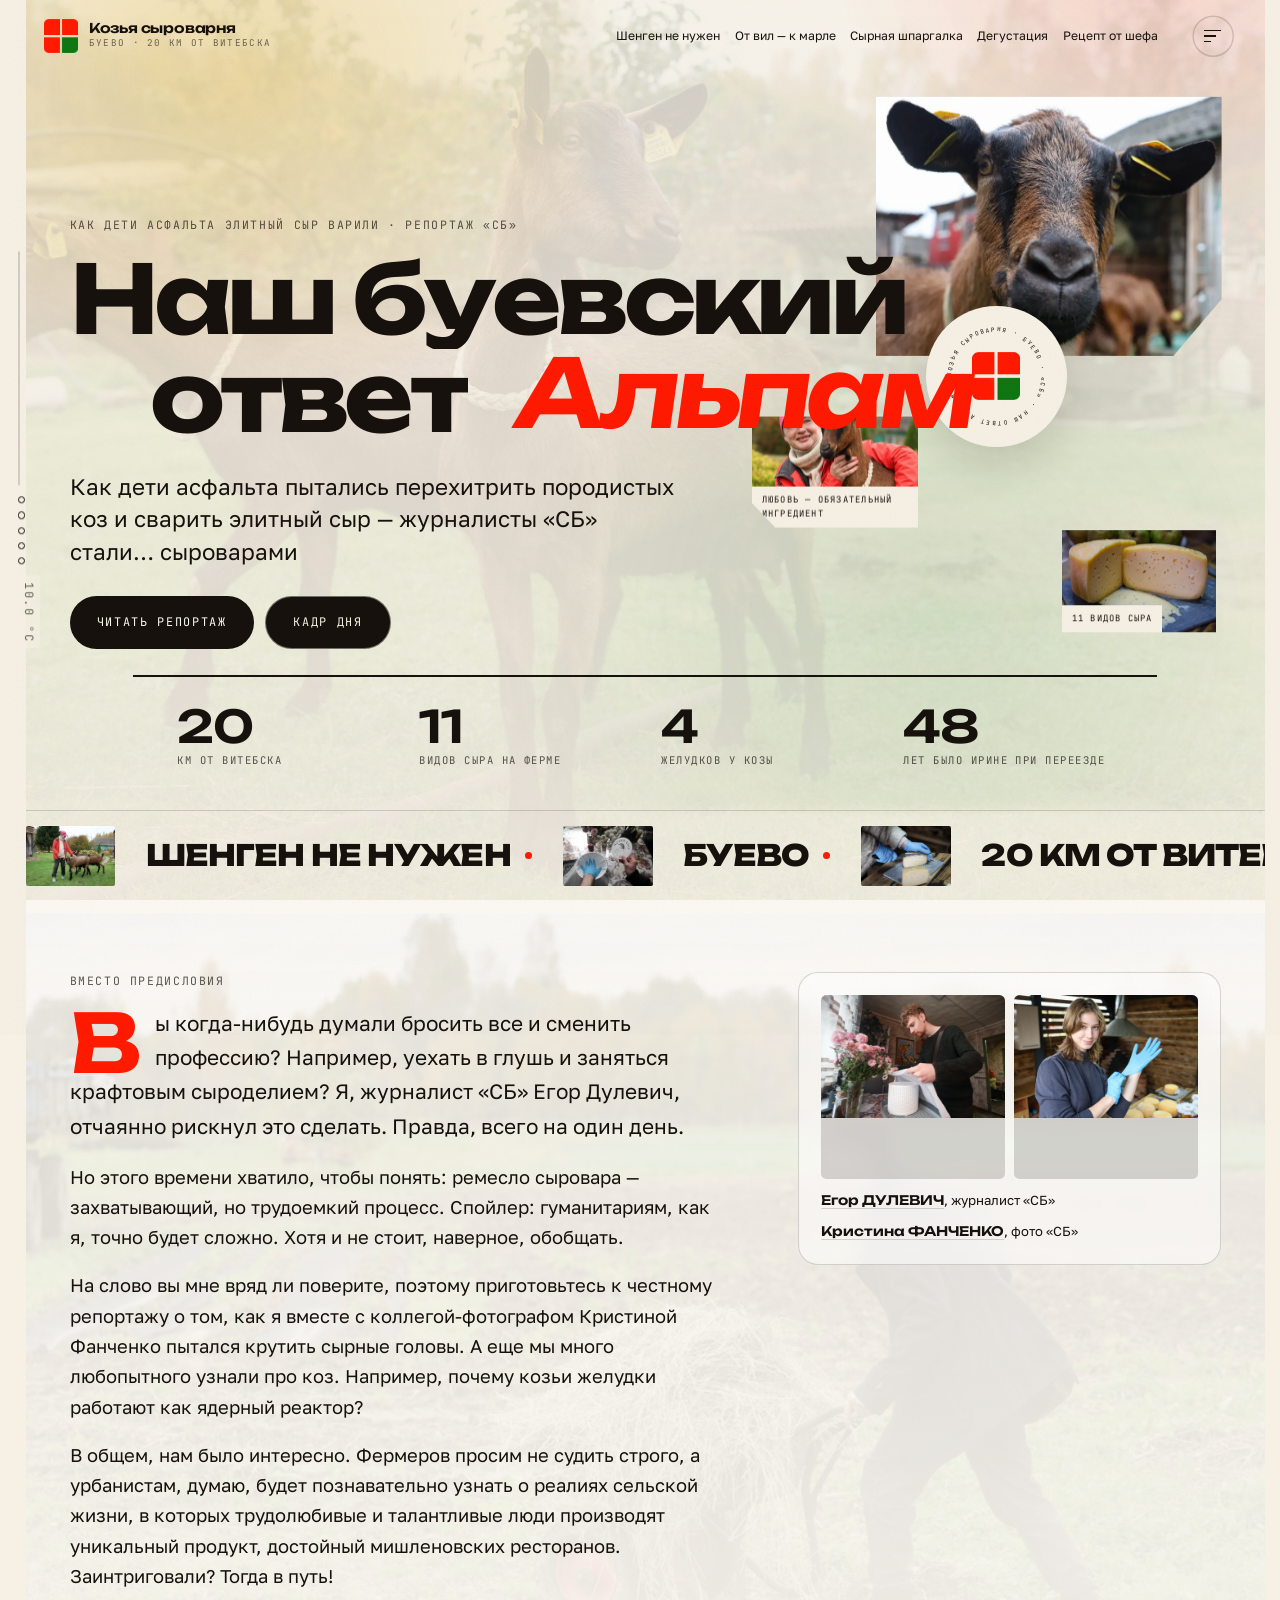
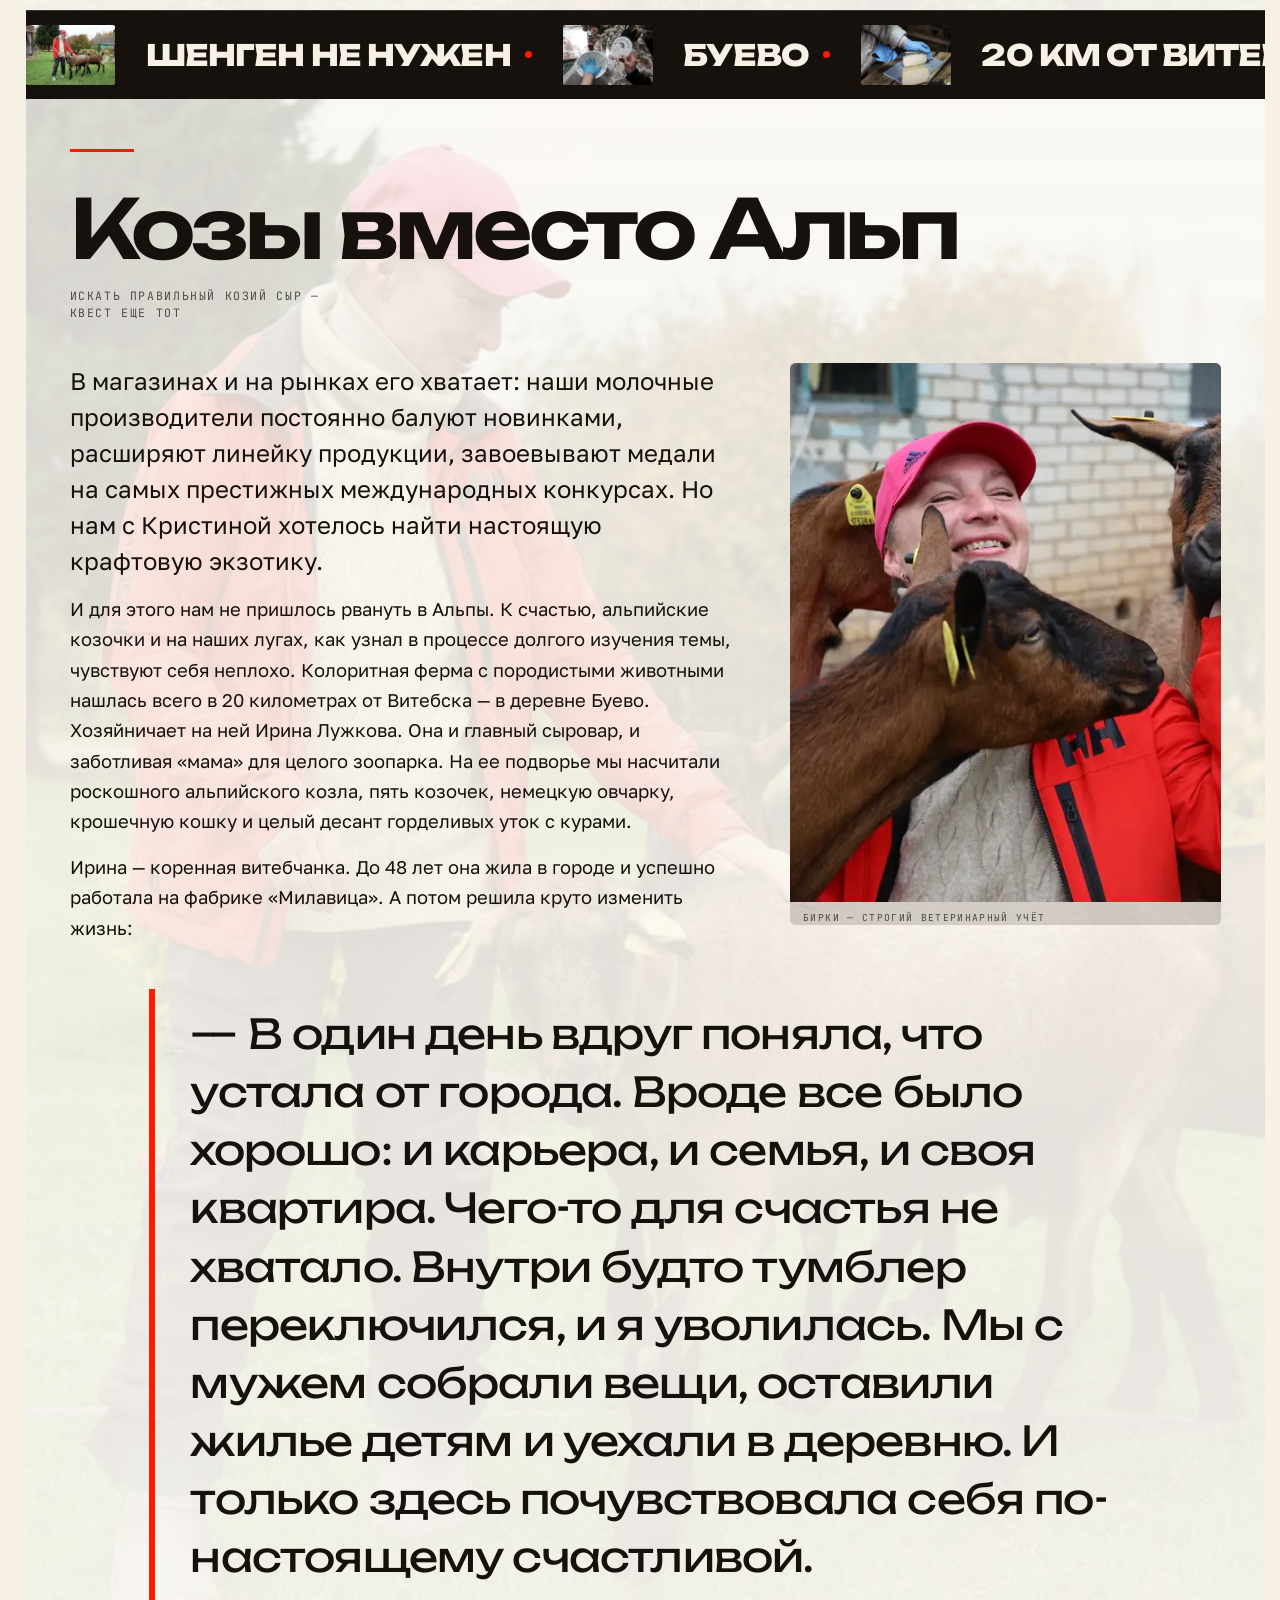
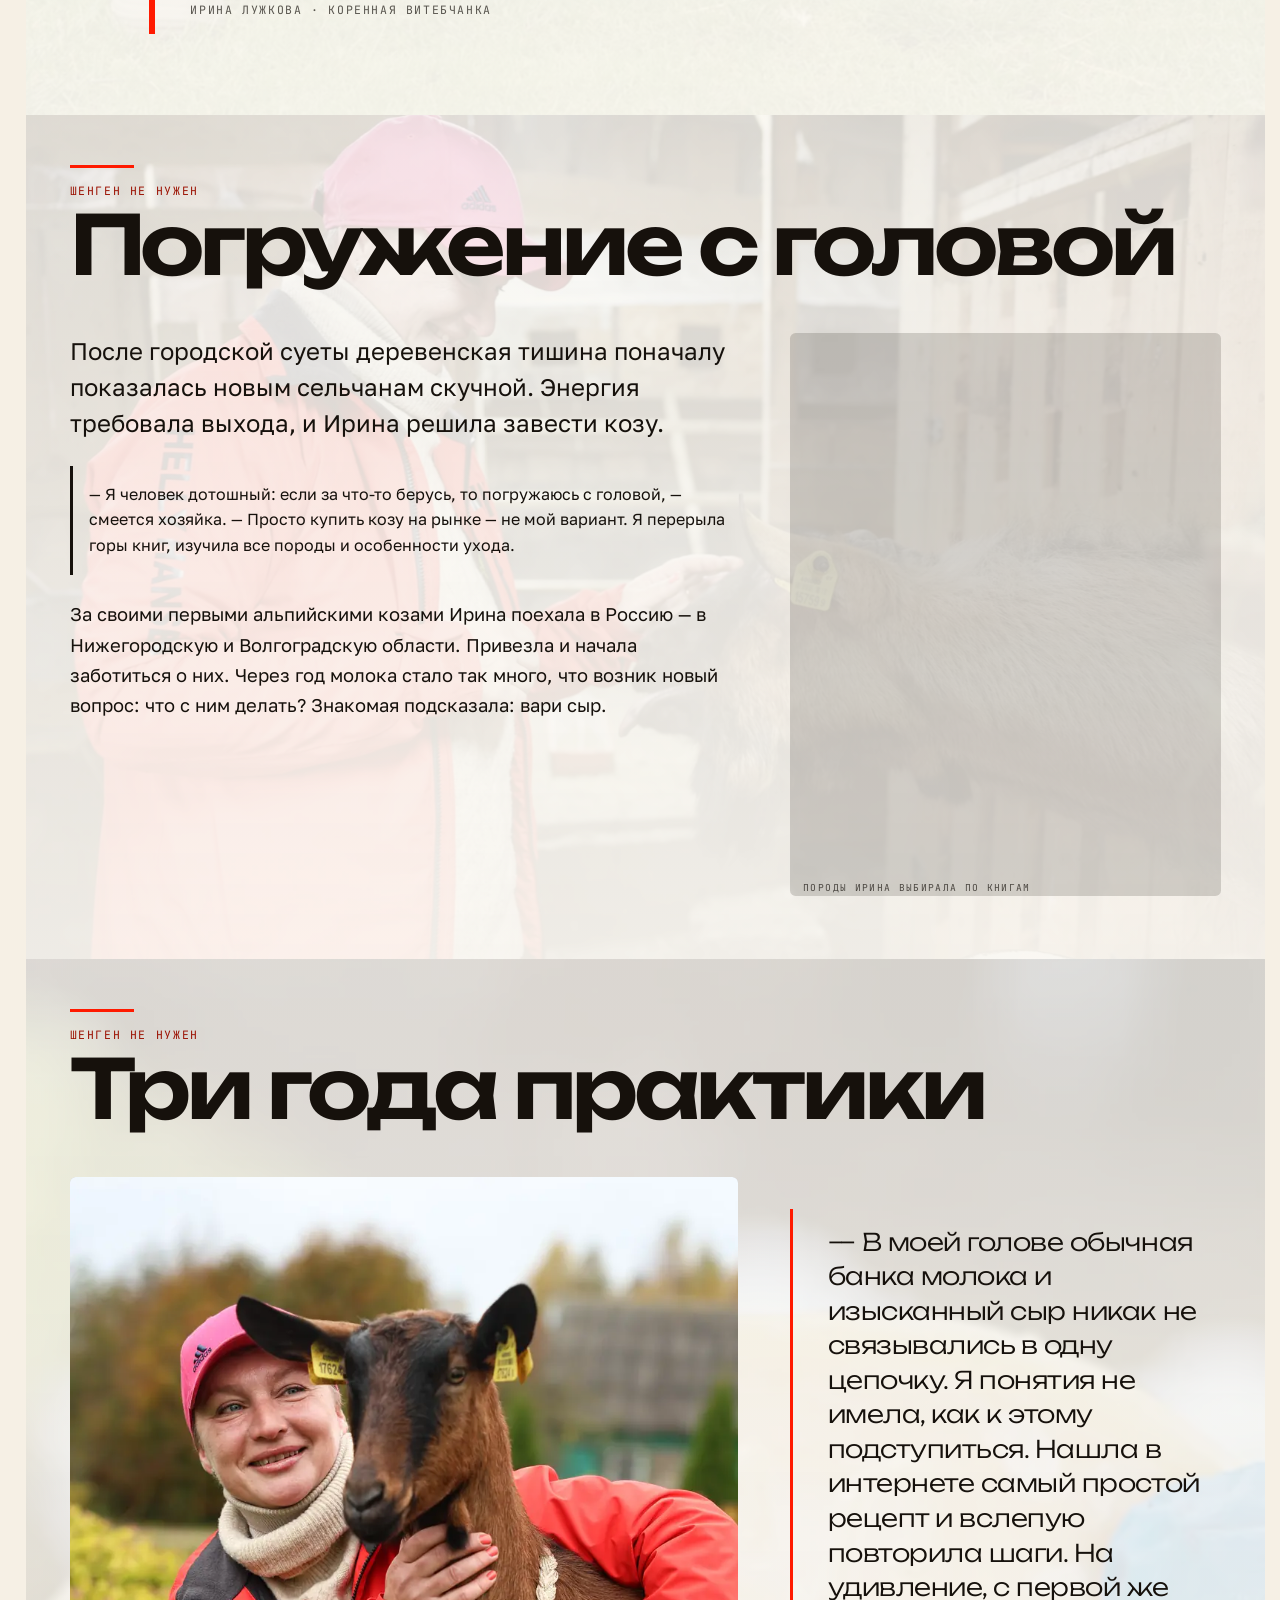
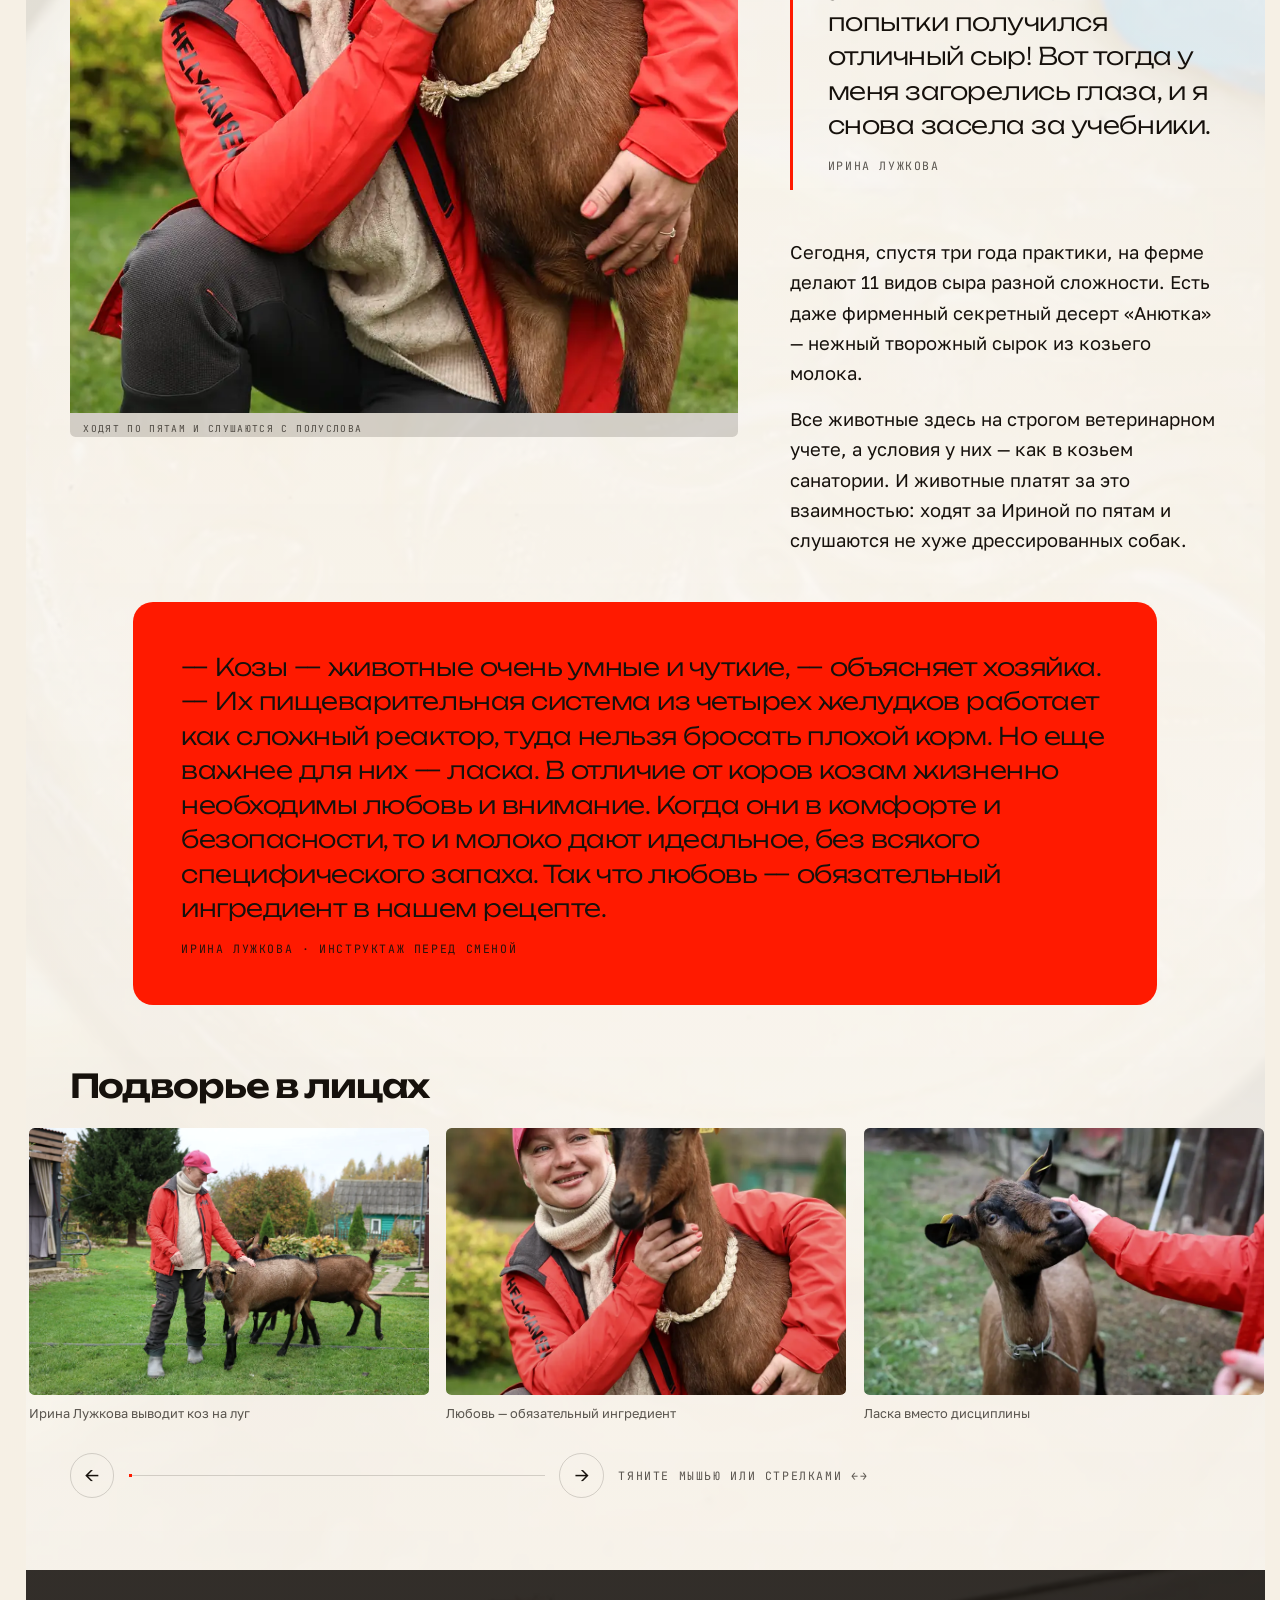
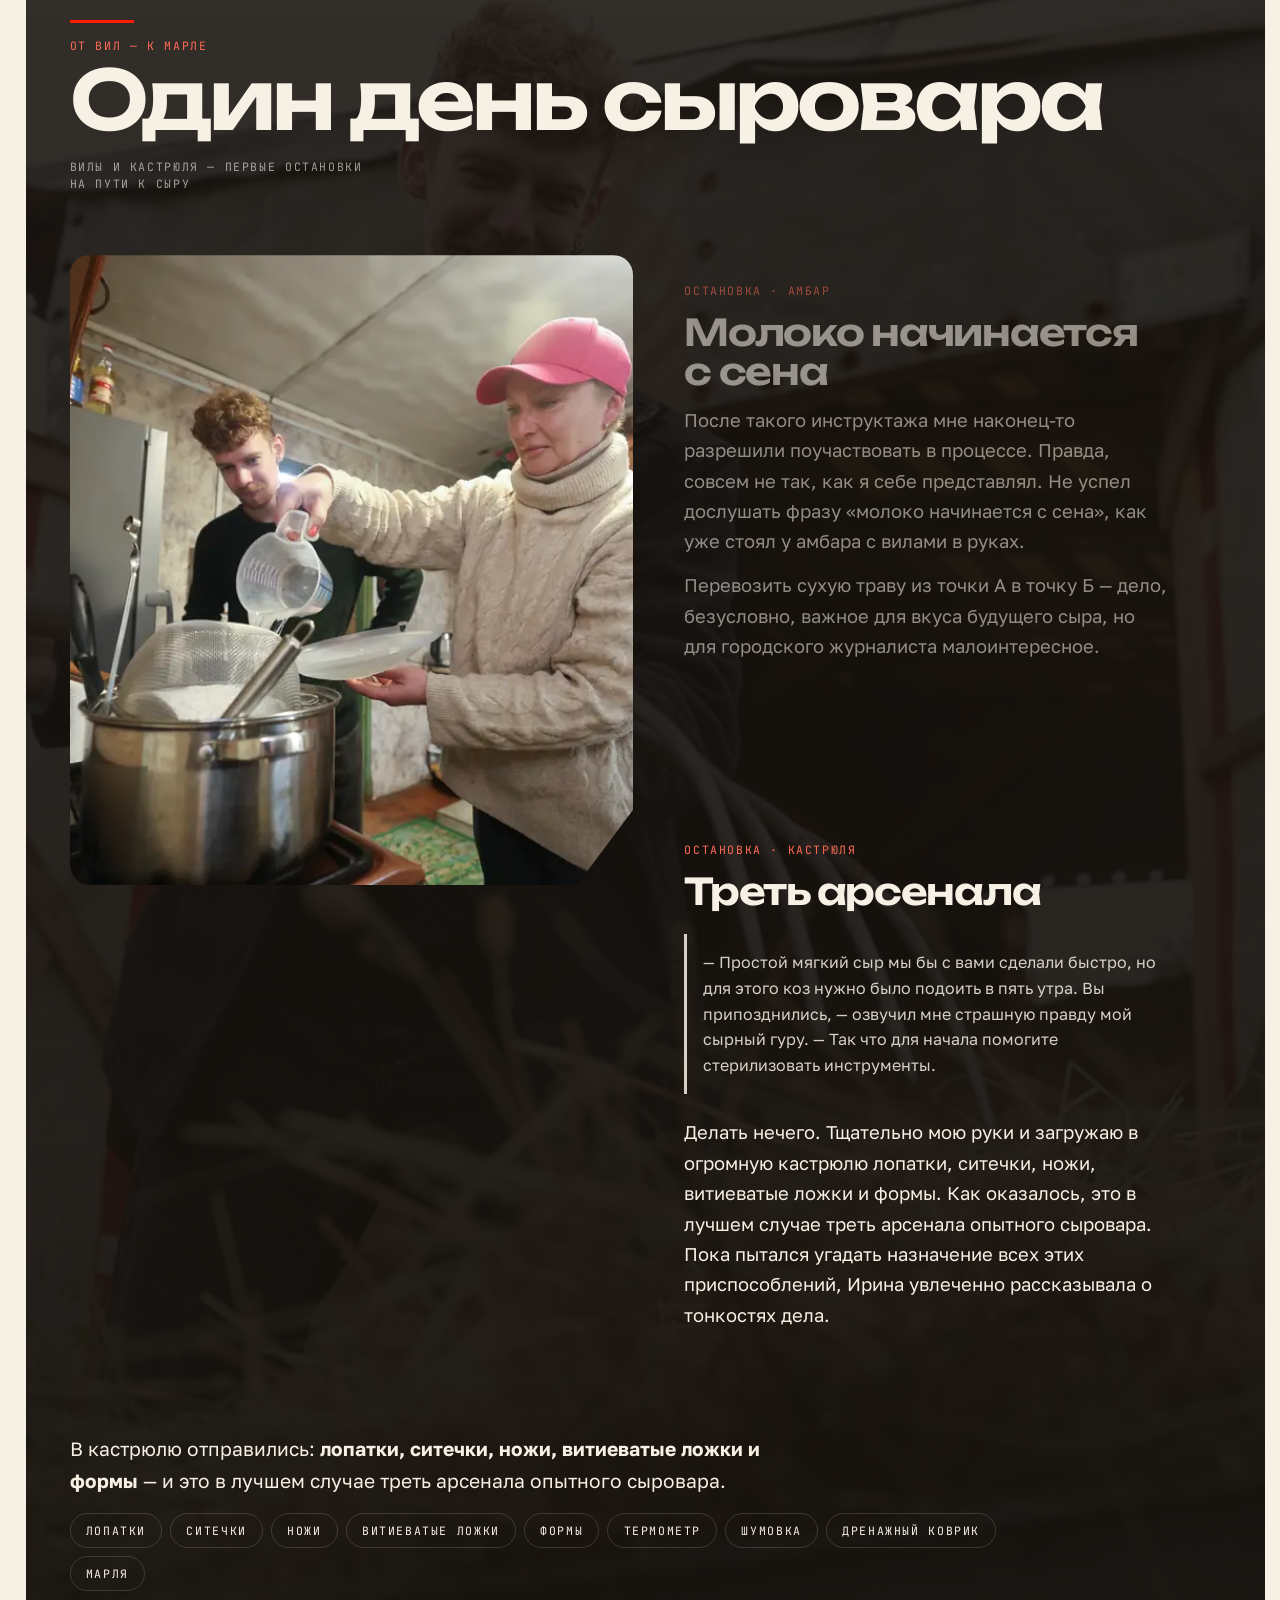
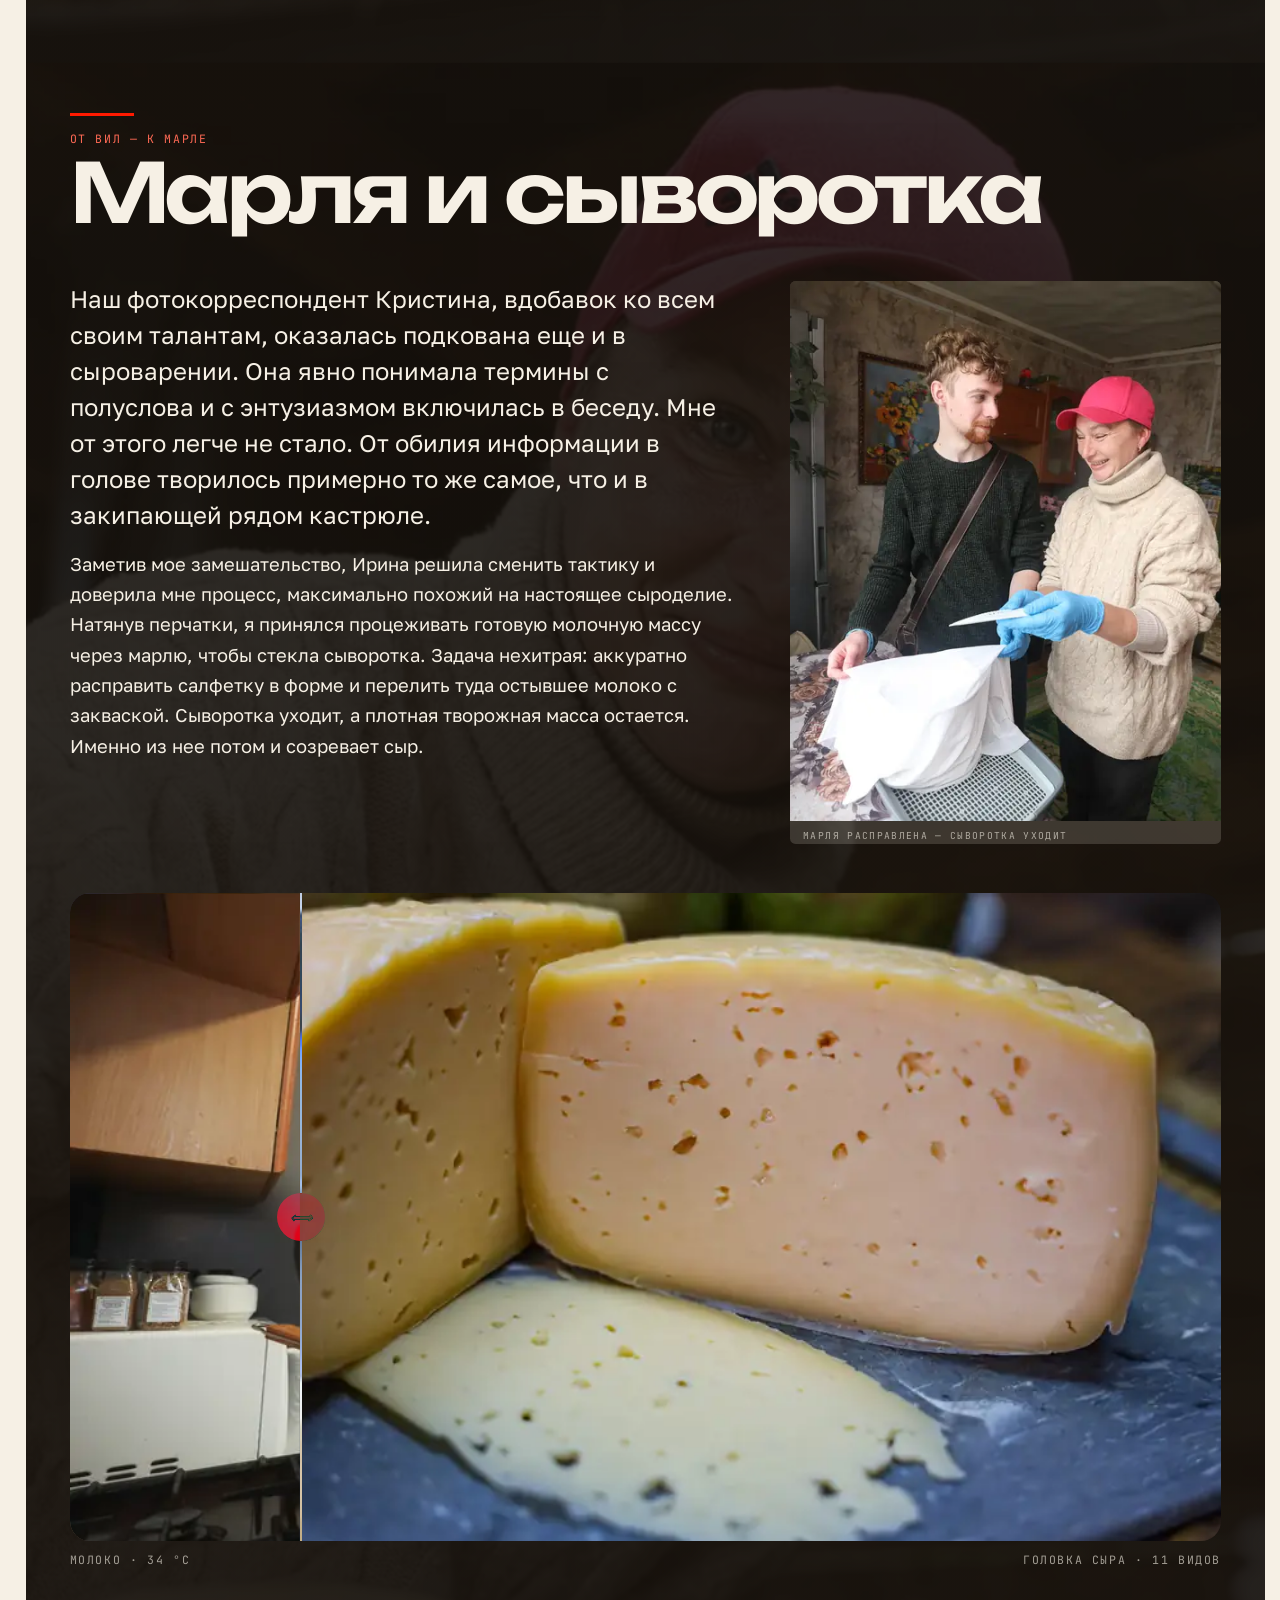
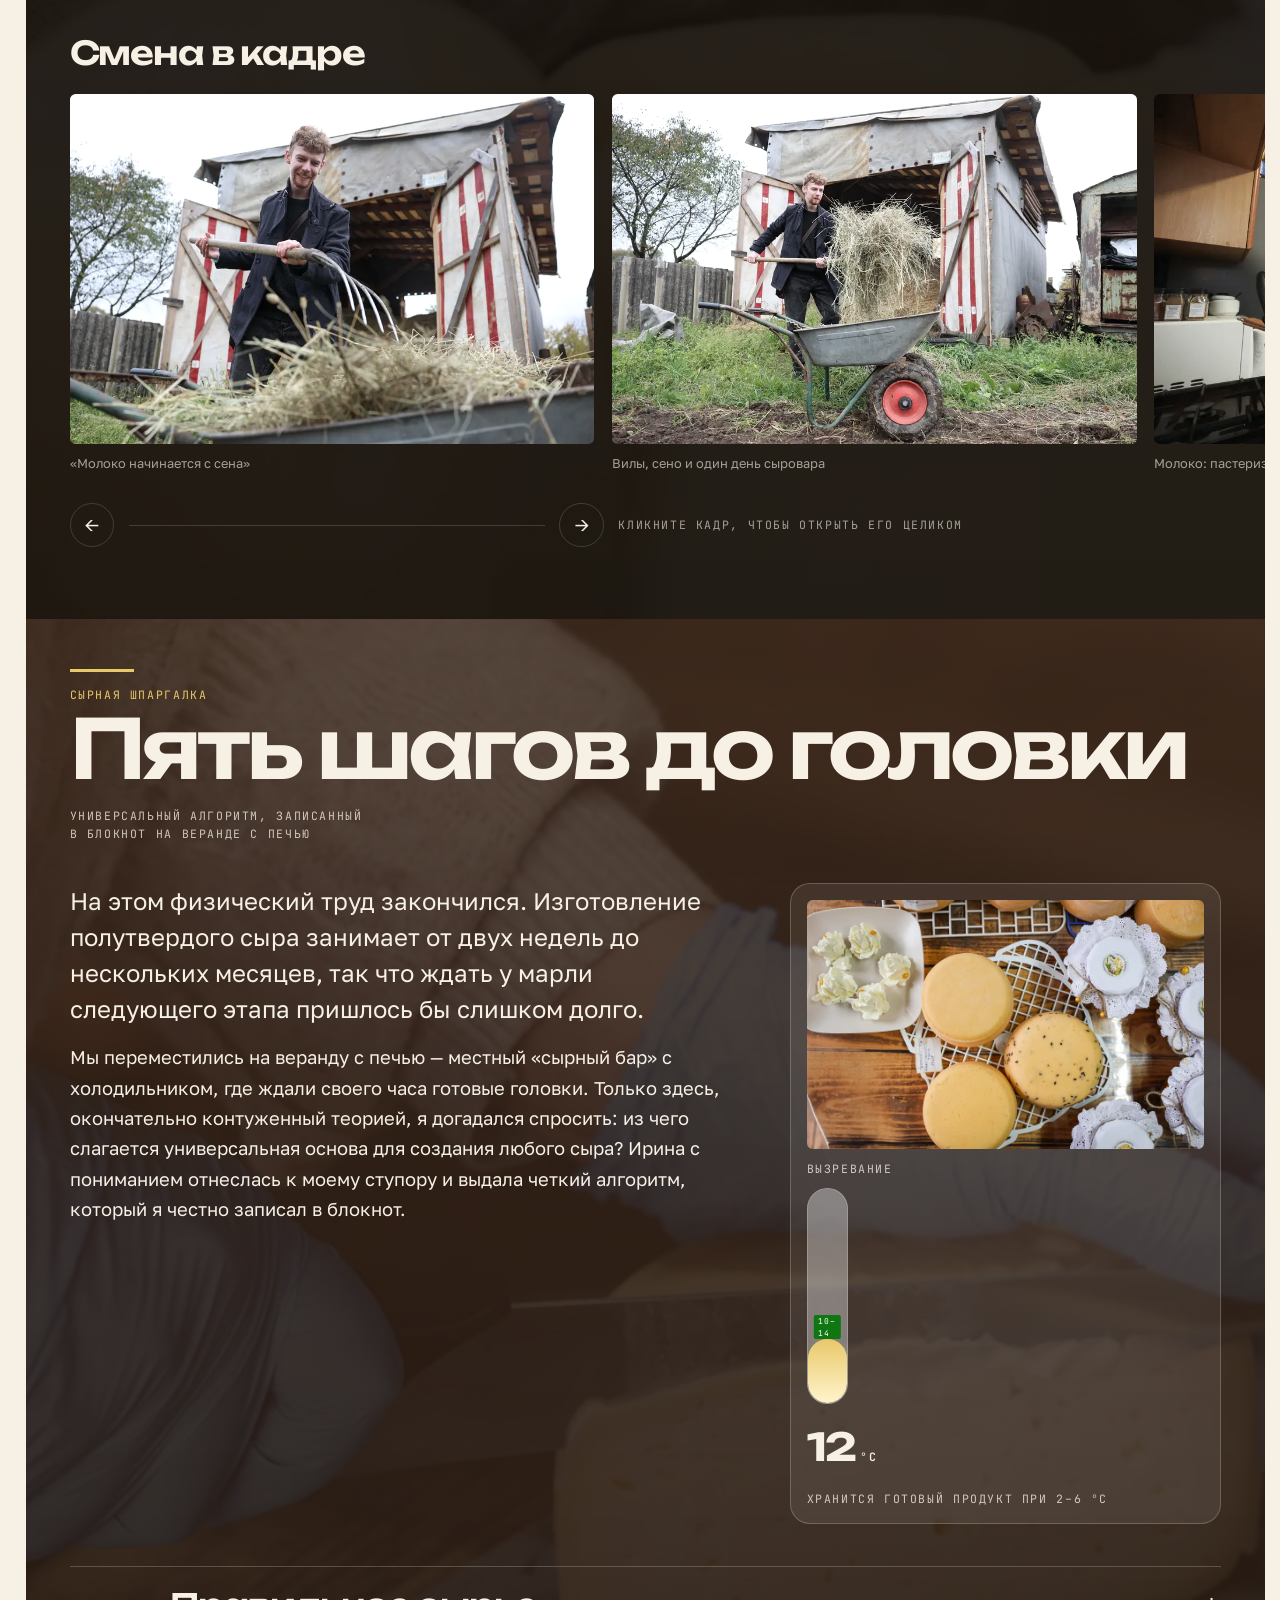
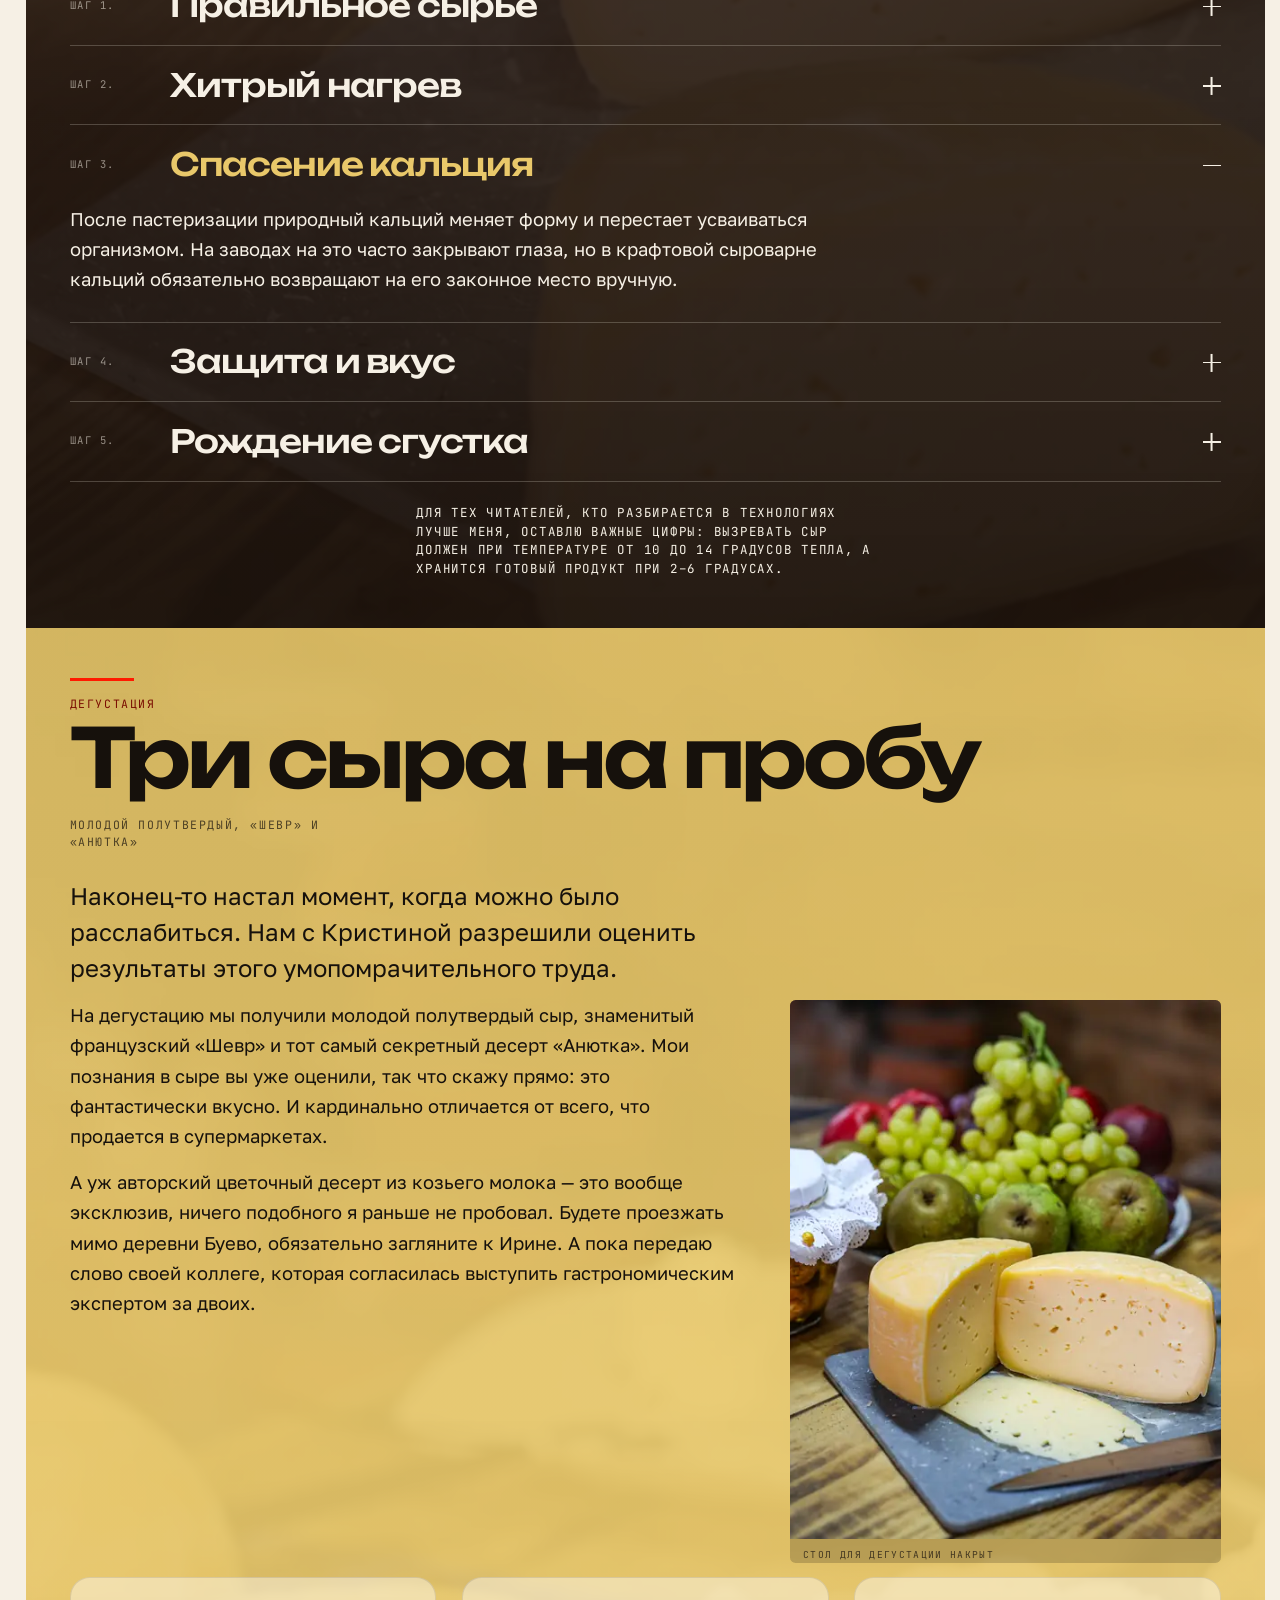
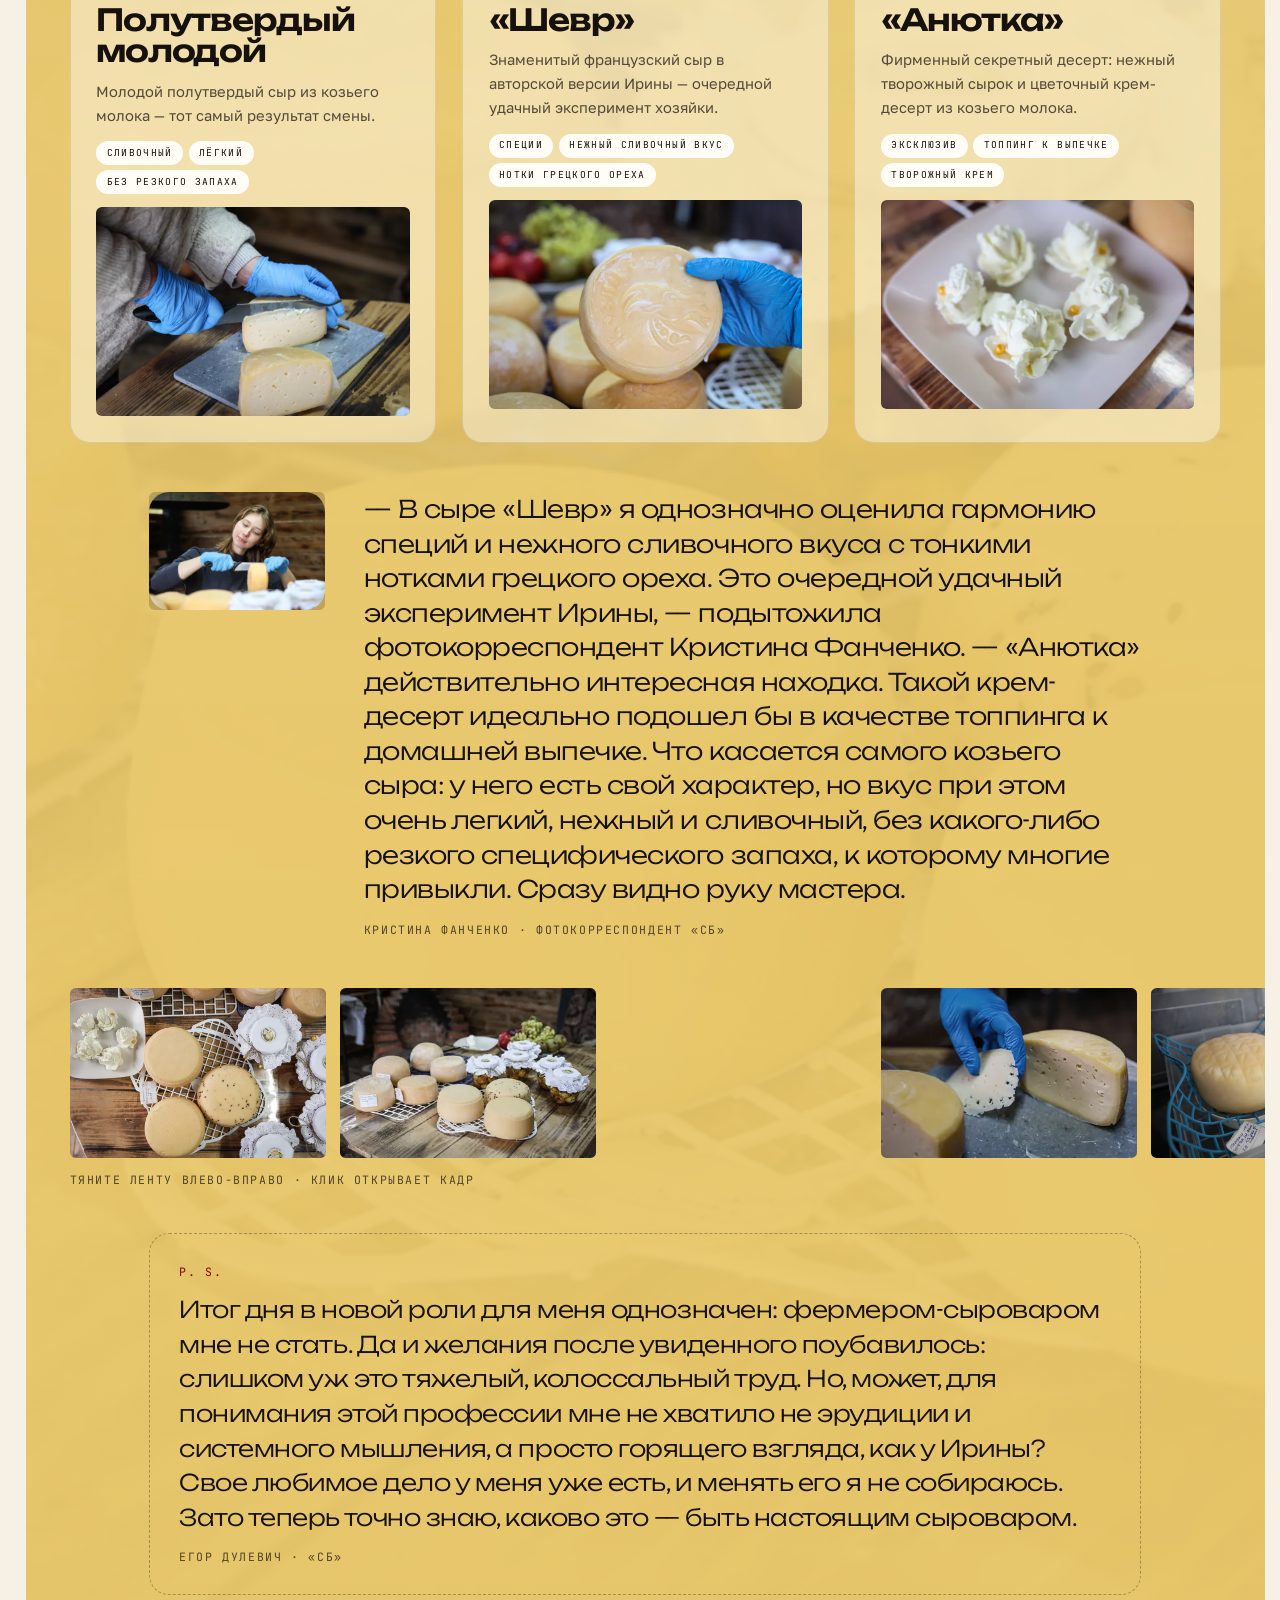
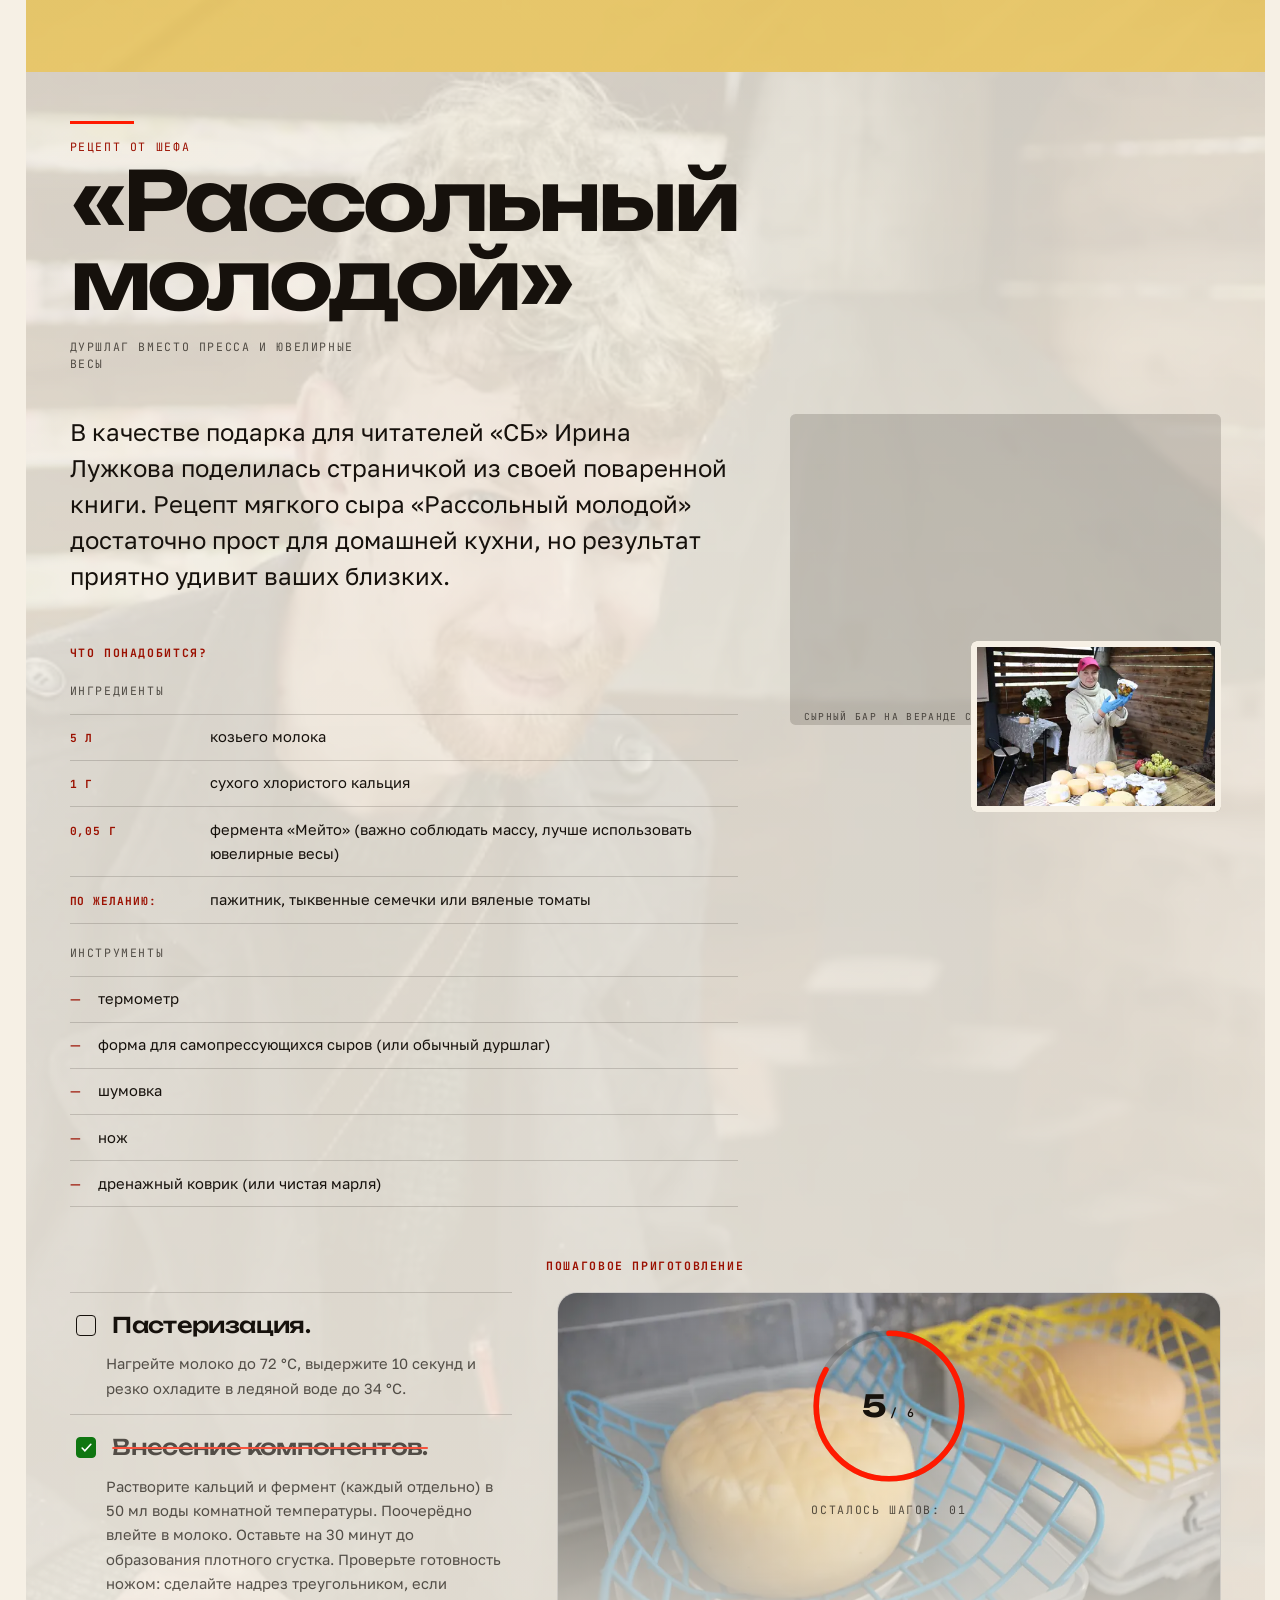
==== commit 367a0eda: "100%" ====
--- a/_diag.html
+++ b/_diag.html
@@ -3,12 +3,12 @@
 <head>
 <meta charset="utf-8">
 <meta name="viewport" content="width=device-width, initial-scale=1">
-<title>Как дети асфальта элитный сыр варили — репортаж «СГ» с козьей сыроварни в Буево</title>
-<meta name="description" content="Журналисты «СГ» на один день стали сыроварами: козья ферма Ирины Лужковой в деревне Буево, 20 км от Витебска, 11 видов сыра и рецепт «Рассольного молодого».">
+<title>Как дети асфальта элитный сыр варили — репортаж «СБ» с козьей сыроварни в Буево</title>
+<meta name="description" content="Журналисты «СБ» на один день стали сыроварами: козья ферма Ирины Лужковой в деревне Буево, 20 км от Витебска, 11 видов сыра и рецепт «Рассольного молодого».">
 <meta name="theme-color" content="#16110C">
 <meta property="og:type" content="article">
 <meta property="og:title" content="Наш буевский ответ Альпам">
-<meta property="og:description" content="Как дети асфальта пытались перехитрить породистых коз и сварить элитный сыр — журналисты «СГ» стали… сыроварами.">
+<meta property="og:description" content="Как дети асфальта пытались перехитрить породистых коз и сварить элитный сыр — журналисты «СБ» стали… сыроварами.">
 <meta property="og:image" content="assets/img/opt/kyz-34-sm.webp">
 <link rel="preconnect" href="https://fonts.googleapis.com">
 <link rel="preconnect" href="https://fonts.gstatic.com" crossorigin>
@@ -61,15 +61,14 @@
   </a>
 
   <nav class="topnav" aria-label="Разделы репортажа">
-    <a class="topnav__link" href="#shengen" data-nav-link><b class="mono">01</b>Шенген не нужен</a>
-    <a class="topnav__link" href="#vily" data-nav-link><b class="mono">02</b>От вил — к марле</a>
-    <a class="topnav__link" href="#shpargalka" data-nav-link><b class="mono">03</b>Сырная шпаргалка</a>
-    <a class="topnav__link" href="#degustacia" data-nav-link><b class="mono">04</b>Дегустация</a>
-    <a class="topnav__link" href="#recept" data-nav-link><b class="mono">05</b>Рецепт от шефа</a>
+    <a class="topnav__link" href="#shengen" data-nav-link>Шенген не нужен</a>
+    <a class="topnav__link" href="#vily" data-nav-link>От вил — к марле</a>
+    <a class="topnav__link" href="#shpargalka" data-nav-link>Сырная шпаргалка</a>
+    <a class="topnav__link" href="#degustacia" data-nav-link>Дегустация</a>
+    <a class="topnav__link" href="#recept" data-nav-link>Рецепт от шефа</a>
   </nav>
 
   <div class="topbar__right">
-    <a class="btn btn--ghost topbar__gal" href="#galereya">Галерея · 50 фото</a>
     <button class="wheelbtn" type="button" id="menuBtn" data-menu-open aria-expanded="false" aria-controls="menu">
       <svg class="wheelbtn__ring" viewBox="0 0 44 44" aria-hidden="true">
         <circle class="wheelbtn__track" cx="22" cy="22" r="19" pathLength="100"></circle>
@@ -87,17 +86,15 @@
     <div class="menu__wheelwrap">
       <svg class="wheel" viewBox="0 0 220 220" aria-hidden="true" focusable="false">
         <g data-wheel-wedges>
-          <a class="wedge" href="#shengen" data-wheel-item="shengen" tabindex="-1"><path d="M112.72 6.04A104 104 0 0 1 208.03 75.28L159.02 92.64A52 52 0 0 0 111.36 58.02Z"></path><text x="158.2" y="43.66" transform="rotate(36 158.2 43.66)">01</text></a>
-          <a class="wedge" href="#vily" data-wheel-item="vily" tabindex="-1"><path d="M209.72 80.46A104 104 0 0 1 173.31 192.51L141.66 151.25A52 52 0 0 0 159.86 95.23Z"></path><text x="187.99" y="135.34" transform="rotate(108 187.99 135.34)">02</text></a>
-          <a class="wedge" href="#shpargalka" data-wheel-item="shpargalka" tabindex="-1"><path d="M168.91 195.71A104 104 0 0 1 51.09 195.71L80.55 152.85A52 52 0 0 0 139.45 152.85Z"></path><text x="110" y="192" transform="rotate(180 110 192)">03</text></a>
-          <a class="wedge" href="#degustacia" data-wheel-item="degustacia" tabindex="-1"><path d="M46.69 192.51A104 104 0 0 1 10.28 80.46L60.14 95.23A52 52 0 0 0 78.34 151.25Z"></path><text x="32.01" y="135.34" transform="rotate(252 32.01 135.34)">04</text></a>
-          <a class="wedge" href="#recept" data-wheel-item="recept" tabindex="-1"><path d="M11.97 75.28A104 104 0 0 1 107.28 6.04L108.64 58.02A52 52 0 0 0 60.98 92.64Z"></path><text x="61.8" y="43.66" transform="rotate(324 61.8 43.66)">05</text></a>
+          <a class="wedge" href="#shengen" data-wheel-item="shengen" tabindex="-1"><path d="M112.72 6.04A104 104 0 0 1 208.03 75.28L159.02 92.64A52 52 0 0 0 111.36 58.02Z"></path></a>
+          <a class="wedge" href="#vily" data-wheel-item="vily" tabindex="-1"><path d="M209.72 80.46A104 104 0 0 1 173.31 192.51L141.66 151.25A52 52 0 0 0 159.86 95.23Z"></path></a>
+          <a class="wedge" href="#shpargalka" data-wheel-item="shpargalka" tabindex="-1"><path d="M168.91 195.71A104 104 0 0 1 51.09 195.71L80.55 152.85A52 52 0 0 0 139.45 152.85Z"></path></a>
+          <a class="wedge" href="#degustacia" data-wheel-item="degustacia" tabindex="-1"><path d="M46.69 192.51A104 104 0 0 1 10.28 80.46L60.14 95.23A52 52 0 0 0 78.34 151.25Z"></path></a>
+          <a class="wedge" href="#recept" data-wheel-item="recept" tabindex="-1"><path d="M11.97 75.28A104 104 0 0 1 107.28 6.04L108.64 58.02A52 52 0 0 0 60.98 92.64Z"></path></a>
         </g>
-        <a class="wheel__hub" href="#galereya" data-wheel-item="galereya" tabindex="-1">
+        <g class="wheel__hub">
           <circle cx="110" cy="110" r="46"></circle>
-          <text x="110" y="106">галерея</text>
-          <text x="110" y="122">50 фото</text>
-        </a>
+        </g>
       </svg>
       <img class="menu__logo" src="assets/img/logo.png" alt="" width="1440" height="1440" loading="lazy" decoding="async">
       <p class="menu__hint mono">Наведите на сектор — увидите кадр</p>
@@ -106,15 +103,14 @@
     <nav class="menu__nav" aria-label="Разделы репортажа">
       <p class="menu__eyebrow mono">Содержание репортажа</p>
       <ol class="menu__list">
-        <li><a href="#shengen" data-menu-link data-photo="12"><span class="menu__num mono">01</span><span class="menu__title">Шенген не нужен</span><span class="menu__hint2">Козы, «Милавица» и переезд в деревню</span></a></li>
-        <li><a href="#vily" data-menu-link data-photo="41"><span class="menu__num mono">02</span><span class="menu__title">От вил — к марле</span><span class="menu__hint2">Вилы, стерилизация и сыворотка</span></a></li>
-        <li><a href="#shpargalka" data-menu-link data-photo="18"><span class="menu__num mono">03</span><span class="menu__title">Сырная шпаргалка</span><span class="menu__hint2">Пять шагов до головки сыра</span></a></li>
-        <li><a href="#degustacia" data-menu-link data-photo="16"><span class="menu__num mono">04</span><span class="menu__title">Дегустация</span><span class="menu__hint2">«Шевр», полутвердый и «Анютка»</span></a></li>
-        <li><a href="#recept" data-menu-link data-photo="35"><span class="menu__num mono">05</span><span class="menu__title">Рецепт от шефа</span><span class="menu__hint2">Рассольный молодой — 6 шагов</span></a></li>
-        <li><a href="#galereya" data-menu-link data-photo="38"><span class="menu__num mono">06</span><span class="menu__title">Галерея</span><span class="menu__hint2">Все 50 кадров с фермы</span></a></li>
+        <li><a href="#shengen" data-menu-link data-photo="12"><span class="menu__title">Шенген не нужен</span><span class="menu__hint2">Козы, «Милавица» и переезд в деревню</span></a></li>
+        <li><a href="#vily" data-menu-link data-photo="41"><span class="menu__title">От вил — к марле</span><span class="menu__hint2">Вилы, стерилизация и сыворотка</span></a></li>
+        <li><a href="#shpargalka" data-menu-link data-photo="18"><span class="menu__title">Сырная шпаргалка</span><span class="menu__hint2">Пять шагов до головки сыра</span></a></li>
+        <li><a href="#degustacia" data-menu-link data-photo="16"><span class="menu__title">Дегустация</span><span class="menu__hint2">«Шевр», полутвердый и «Анютка»</span></a></li>
+        <li><a href="#recept" data-menu-link data-photo="35"><span class="menu__title">Рецепт от шефа</span><span class="menu__hint2">Рассольный молодой — 6 шагов</span></a></li>
       </ol>
       <div class="menu__foot">
-        <p class="mono">Фото Кристина Фанченко · «СГ»</p>
+        <p class="mono">Фото Кристина Фанченко · «СБ»</p>
         <button class="menu__close" type="button" data-menu-close>Закрыть <span class="mono">ESC</span></button>
       </div>
     </nav>
@@ -127,12 +123,11 @@
 <aside class="rail" aria-label="Положение в репортаже">
   <div class="rail__thermo" aria-hidden="true"><i data-rail-fill></i></div>
   <ol class="rail__list">
-    <li><a href="#shengen" data-nav-link><i></i><span class="mono">01 · Шенген</span></a></li>
-    <li><a href="#vily" data-nav-link><i></i><span class="mono">02 · Вилы</span></a></li>
-    <li><a href="#shpargalka" data-nav-link><i></i><span class="mono">03 · Шпаргалка</span></a></li>
-    <li><a href="#degustacia" data-nav-link><i></i><span class="mono">04 · Дегустация</span></a></li>
-    <li><a href="#recept" data-nav-link><i></i><span class="mono">05 · Рецепт</span></a></li>
-    <li><a href="#galereya" data-nav-link><i></i><span class="mono">06 · Галерея</span></a></li>
+    <li><a href="#shengen" data-nav-link><i></i><span class="mono">Шенген</span></a></li>
+    <li><a href="#vily" data-nav-link><i></i><span class="mono">Вилы</span></a></li>
+    <li><a href="#shpargalka" data-nav-link><i></i><span class="mono">Шпаргалка</span></a></li>
+    <li><a href="#degustacia" data-nav-link><i></i><span class="mono">Дегустация</span></a></li>
+    <li><a href="#recept" data-nav-link><i></i><span class="mono">Рецепт</span></a></li>
   </ol>
   <p class="rail__temp mono" aria-hidden="true"><span data-rail-temp>10.0</span> °C</p>
 </aside>
@@ -155,7 +150,6 @@
         <source type="image/webp" srcset="assets/img/opt/kyz-34-sm.webp 900w, assets/img/opt/kyz-34-md.webp 1700w" sizes="(max-width: 900px) 92vw, 46vw">
         <img src="assets/img/opt/kyz-34-sm.webp" alt="Альпийская коза смотрит прямо в кадр на ферме в Буево" width="1700" height="1133" fetchpriority="high" decoding="async">
       </picture>
-      <figcaption class="mono">Коза №4. Смотрит в душу</figcaption>
     </figure>
     <figure class="hero__shot hero__shot--left" data-parallax="0.13" data-tilt>
       <picture>
@@ -174,12 +168,12 @@
   </div>
 
   <div class="hero__body">
-    <p class="kicker mono" data-reveal="fade">Как дети асфальта элитный сыр варили · репортаж «СГ»</p>
+    <p class="kicker mono" data-reveal="fade">Как дети асфальта элитный сыр варили · репортаж «СБ»</p>
     <h1 class="hero__title">
       <span class="line"><b data-split="chars">Наш буевский</b></span>
       <span class="line"><b data-split="chars">ответ</b> <em data-split="chars">Альпам</em></span>
     </h1>
-    <p class="hero__deck" data-reveal="up">Как дети асфальта пытались перехитрить породистых коз и сварить элитный сыр — журналисты «СГ» стали… сыроварами</p>
+    <p class="hero__deck" data-reveal="up">Как дети асфальта пытались перехитрить породистых коз и сварить элитный сыр — журналисты «СБ» стали… сыроварами</p>
     <div class="hero__cta" data-reveal="up">
       <a class="btn btn--solid" href="#intro" data-magnetic>Читать репортаж</a>
       <button class="btn btn--outline" type="button" data-lightbox-open data-photo="35" data-magnetic>Кадр дня</button>
@@ -189,7 +183,7 @@
   <div class="seal" data-spin aria-hidden="true">
     <svg viewBox="0 0 200 200">
       <defs><path id="sealPath" d="M100,100 m-72,0 a72,72 0 1,1 144,0 a72,72 0 1,1 -144,0"></path></defs>
-      <text class="seal__text"><textPath href="#sealPath">Козья сыроварня · Буево · «СГ» · наш ответ Альпам · </textPath></text>
+      <text class="seal__text"><textPath href="#sealPath">Козья сыроварня · Буево · «СБ» · наш ответ Альпам · </textPath></text>
     </svg>
     <span class="quadset quadset--seal" aria-hidden="true">
       <img src="assets/img/logo.png" alt="" class="quad quad--tl" loading="lazy">
@@ -219,7 +213,7 @@
   <div class="wrap intro__grid">
     <div class="intro__text">
       <p class="kicker mono" data-reveal="fade">Вместо предисловия</p>
-      <p class="intro__drop" data-reveal="up"><span class="dropcap" aria-hidden="true">В</span>ы когда-нибудь думали бросить все и сменить профессию? Например, уехать в глушь и заняться крафтовым сыроделием? Я, журналист «СГ» Егор Дулевич, отчаянно рискнул это сделать. Правда, всего на один день.</p>
+      <p class="intro__drop" data-reveal="up"><span class="dropcap" aria-hidden="true">В</span>ы когда-нибудь думали бросить все и сменить профессию? Например, уехать в глушь и заняться крафтовым сыроделием? Я, журналист «СБ» Егор Дулевич, отчаянно рискнул это сделать. Правда, всего на один день.</p>
       <p data-reveal="up">Но этого времени хватило, чтобы понять: ремесло сыровара — захватывающий, но трудоемкий процесс. Спойлер: гуманитариям, как я, точно будет сложно. Хотя и не стоит, наверное, обобщать.</p>
       <p data-reveal="up">На слово вы мне вряд ли поверите, поэтому приготовьтесь к честному репортажу о том, как я вместе с коллегой-фотографом Кристиной Фанченко пытался крутить сырные головы. А еще мы много любопытного узнали про коз. Например, почему козьи желудки работают как ядерный реактор?</p>
       <p data-reveal="up">В общем, нам было интересно. Фермеров просим не судить строго, а урбанистам, думаю, будет познавательно узнать о реалиях сельской жизни, в которых трудолюбивые и талантливые люди производят уникальный продукт, достойный мишленовских ресторанов. Заинтриговали? Тогда в путь!</p>
@@ -229,19 +223,19 @@
       <div class="authcard__faces">
         <figure class="ph ph--avatar" data-photo="03">
           <picture>
-            <source type="image/webp" srcset="assets/img/opt/kyz-03-sm.webp 900w" sizes="72px">
-            <img src="assets/img/opt/kyz-03-sm.webp" alt="Журналист «СГ» Егор Дулевич процеживает сырную массу" width="900" height="600" loading="lazy" decoding="async">
+            <source type="image/webp" srcset="assets/img/opt/kyz-03-sm.webp 900w" sizes="(max-width: 700px) 46vw, 320px">
+            <img src="assets/img/opt/kyz-03-sm.webp" alt="Журналист «СБ» Егор Дулевич процеживает сырную массу" width="900" height="600" loading="lazy" decoding="async">
           </picture>
         </figure>
         <figure class="ph ph--avatar" data-photo="42">
           <picture>
-            <source type="image/webp" srcset="assets/img/opt/kyz-42-sm.webp 900w" sizes="72px">
-            <img src="assets/img/opt/kyz-42-sm.webp" alt="Фотокорреспондент «СГ» Кристина Фанченко в перчатках" width="900" height="600" loading="lazy" decoding="async">
+            <source type="image/webp" srcset="assets/img/opt/kyz-42-sm.webp 900w" sizes="(max-width: 700px) 46vw, 320px">
+            <img src="assets/img/opt/kyz-42-sm.webp" alt="Фотокорреспондент «СБ» Кристина Фанченко в перчатках" width="900" height="600" loading="lazy" decoding="async">
           </picture>
         </figure>
       </div>
-      <p class="authcard__who"><b>Егор ДУЛЕВИЧ</b>, журналист «СГ»<br><span class="mono">dulevich@sb.by</span></p>
-      <p class="authcard__who">Фото <b>Кристина Фанченко</b><br><span class="mono">один день · 50 кадров</span></p>
+      <p class="authcard__who"><a class="author-link" href="https://www.sb.by/author/2009089-egor-dulevich/" target="_blank" rel="noopener"><b>Егор ДУЛЕВИЧ</b></a>, журналист «СБ»</p>
+      <p class="authcard__who"><a class="author-link" href="https://www.sb.by/author/1885850-kristina-fanchenko-20241119/" target="_blank" rel="noopener"><b>Кристина ФАНЧЕНКО</b></a>, фото «СБ»</p>
     </aside>
   </div>
 
@@ -257,7 +251,7 @@
     </picture>
   </div>
   <header class="sechead">
-    <p class="sechead__num mono" data-reveal="fade">01 / Шенген не нужен</p>
+    <p class="sechead__num mono" data-reveal="fade">Шенген не нужен</p>
     <h2 class="sechead__title" data-split="words">Козы вместо Альп</h2>
     <p class="sechead__note mono" data-reveal="fade">Искать правильный козий сыр — квест еще тот</p>
   </header>
@@ -269,13 +263,6 @@
       <p data-reveal="up">Ирина — коренная витебчанка. До 48 лет она жила в городе и успешно работала на фабрике «Милавица». А потом решила круто изменить жизнь:</p>
     </div>
     <div class="col">
-      <ul class="zoo" data-reveal="stagger">
-        <li><b class="mono">01</b><span>роскошный альпийский козёл</span></li>
-        <li><b class="mono">05</b><span>породистых козочек</span></li>
-        <li><b class="mono">01</b><span>немецкая овчарка</span></li>
-        <li><b class="mono">01</b><span>крошечная кошка</span></li>
-        <li><b class="mono">∞</b><span>десант горделивых уток с курами</span></li>
-      </ul>
       <figure class="ph ph--portrait" data-reveal="clip" data-tilt>
         <picture>
           <source type="image/webp" srcset="assets/img/opt/kyz-12-sm.webp 900w, assets/img/opt/kyz-12-md.webp 1700w" sizes="(max-width: 900px) 92vw, 30vw">
@@ -301,8 +288,8 @@
     </picture>
   </div>
   <header class="sechead">
-    <p class="sechead__num mono" data-reveal="fade">01 / Шенген не нужен · продолжение</p>
-    <h2 class="sechead__title" data-split="words">Дотошный подход</h2>
+    <p class="sechead__num mono" data-reveal="fade">Шенген не нужен</p>
+    <h2 class="sechead__title" data-split="words">Погружение с головой</h2>
   </header>
 
   <div class="wrap cols">
@@ -332,7 +319,7 @@
     </picture>
   </div>
   <header class="sechead">
-    <p class="sechead__num mono" data-reveal="fade">01 / Шенген не нужен · продолжение</p>
+    <p class="sechead__num mono" data-reveal="fade">Шенген не нужен</p>
     <h2 class="sechead__title" data-split="words">Три года практики</h2>
   </header>
 
@@ -371,21 +358,21 @@
           <source type="image/webp" srcset="assets/img/opt/kyz-01-sm.webp 900w, assets/img/opt/kyz-01-md.webp 1700w" sizes="(max-width: 700px) 78vw, 34vw">
           <img src="assets/img/opt/kyz-01-sm.webp" alt="Ирина Лужкова выводит коз на луг" width="1700" height="1133" loading="lazy" decoding="async">
         </picture>
-        <figcaption><b class="mono">01</b> Ирина Лужкова выводит коз на луг</figcaption>
+        <figcaption>Ирина Лужкова выводит коз на луг</figcaption>
       </figure>
       <figure class="slide" data-photo="29">
         <picture>
           <source type="image/webp" srcset="assets/img/opt/kyz-29-sm.webp 900w, assets/img/opt/kyz-29-md.webp 1700w" sizes="(max-width: 700px) 78vw, 34vw">
           <img src="assets/img/opt/kyz-29-sm.webp" alt="Ирина Лужкова обнимает козу" width="1700" height="1133" loading="lazy" decoding="async">
         </picture>
-        <figcaption><b class="mono">29</b> Любовь — обязательный ингредиент</figcaption>
+        <figcaption>Любовь — обязательный ингредиент</figcaption>
       </figure>
       <figure class="slide" data-photo="05">
         <picture>
           <source type="image/webp" srcset="assets/img/opt/kyz-05-sm.webp 900w, assets/img/opt/kyz-05-md.webp 1700w" sizes="(max-width: 700px) 78vw, 34vw">
           <img src="assets/img/opt/kyz-05-sm.webp" alt="Рука в красном рукаве гладит козу" width="1700" height="1133" loading="lazy" decoding="async">
         </picture>
-        <figcaption><b class="mono">05</b> Ласка вместо дисциплины</figcaption>
+        <figcaption>Ласка вместо дисциплины</figcaption>
       </figure>
     </div>
     <div class="carousel__controls wrap">
@@ -405,7 +392,7 @@
     </picture>
   </div>
   <header class="sechead">
-    <p class="sechead__num mono" data-reveal="fade">02 / От вил — к марле</p>
+    <p class="sechead__num mono" data-reveal="fade">От вил — к марле</p>
     <h2 class="sechead__title" data-split="words">Один день сыровара</h2>
     <p class="sechead__note mono" data-reveal="fade">Вилы и кастрюля — первые остановки на пути к сыру</p>
   </header>
@@ -424,18 +411,18 @@
           <img src="assets/img/opt/kyz-18-sm.webp" alt="Ирина Лужкова наливает молоко в кастрюлю мерным стаканом" width="1700" height="1133" loading="lazy" decoding="async">
         </picture>
       </figure>
-      <p class="pinned__badge mono" aria-hidden="true"><span data-pinned-count>01</span> / 02</p>
+      <p class="pinned__badge mono" hidden aria-hidden="true"><span data-pinned-count></span></p>
     </div>
 
     <div class="pinned__steps">
       <article class="pstep" data-pinned-step="0">
-        <p class="pstep__tag mono">остановка 01 · амбар</p>
+        <p class="pstep__tag mono">остановка · амбар</p>
         <h3 class="pstep__title">Молоко начинается с сена</h3>
         <p>После такого инструктажа мне наконец-то разрешили поучаствовать в процессе. Правда, совсем не так, как я себе представлял. Не успел дослушать фразу «молоко начинается с сена», как уже стоял у амбара с вилами в руках.</p>
         <p>Перевозить сухую траву из точки А в точку Б — дело, безусловно, важное для вкуса будущего сыра, но для городского журналиста малоинтересное.</p>
       </article>
       <article class="pstep" data-pinned-step="1">
-        <p class="pstep__tag mono">остановка 02 · кастрюля</p>
+        <p class="pstep__tag mono">остановка · кастрюля</p>
         <h3 class="pstep__title">Треть арсенала</h3>
         <blockquote class="quote quote--inline">
           <p>— Простой мягкий сыр мы бы с вами сделали быстро, но для этого коз нужно было подоить в пять утра. Вы припозднились, — озвучил мне страшную правду мой сырный гуру. — Так что для начала помогите стерилизовать инструменты.</p>
@@ -469,7 +456,7 @@
     </picture>
   </div>
   <header class="sechead">
-    <p class="sechead__num mono" data-reveal="fade">02 / От вил — к марле · продолжение</p>
+    <p class="sechead__num mono" data-reveal="fade">От вил — к марле</p>
     <h2 class="sechead__title" data-split="words">Марля и сыворотка</h2>
   </header>
 
@@ -512,21 +499,21 @@
           <source type="image/webp" srcset="assets/img/opt/kyz-06-sm.webp 900w, assets/img/opt/kyz-06-md.webp 1700w" sizes="(max-width: 700px) 78vw, 34vw">
           <img src="assets/img/opt/kyz-06-sm.webp" alt="Егор Дулевич с вилами в амбаре" width="1700" height="1133" loading="lazy" decoding="async">
         </picture>
-        <figcaption><b class="mono">06</b> «Молоко начинается с сена»</figcaption>
+        <figcaption>«Молоко начинается с сена»</figcaption>
       </figure>
       <figure class="slide" data-photo="41">
         <picture>
           <source type="image/webp" srcset="assets/img/opt/kyz-41-sm.webp 900w, assets/img/opt/kyz-41-md.webp 1700w" sizes="(max-width: 700px) 78vw, 34vw">
           <img src="assets/img/opt/kyz-41-sm.webp" alt="Егор Дулевич везёт тачку с сеном" width="1700" height="1133" loading="lazy" decoding="async">
         </picture>
-        <figcaption><b class="mono">41</b> Вилы, сено и один день сыровара</figcaption>
+        <figcaption>Вилы, сено и один день сыровара</figcaption>
       </figure>
       <figure class="slide" data-photo="18">
         <picture>
           <source type="image/webp" srcset="assets/img/opt/kyz-18-sm.webp 900w, assets/img/opt/kyz-18-md.webp 1700w" sizes="(max-width: 700px) 78vw, 34vw">
           <img src="assets/img/opt/kyz-18-sm.webp" alt="Молоко в кастрюле на паровой бане" width="1700" height="1133" loading="lazy" decoding="async">
         </picture>
-        <figcaption><b class="mono">18</b> Молоко: пастеризация началась</figcaption>
+        <figcaption>Молоко: пастеризация началась</figcaption>
       </figure>
     </div>
     <div class="carousel__controls wrap">
@@ -538,7 +525,7 @@
   </div>
 </section>
 <!-- 03 Сырная шпаргалка -->
-<section class="sec sec--shpargalka" id="shpargalka" data-theme="red" data-scene="shpargalka" data-bg="07">
+<section class="sec sec--shpargalka" id="shpargalka" data-theme="cellar" data-scene="shpargalka" data-bg="07">
   <div class="sec__bg" aria-hidden="true">
     <picture data-parallax="0.05">
       <source type="image/webp" srcset="assets/img/opt/kyz-07-sm.webp 900w, assets/img/opt/kyz-07-md.webp 1700w" sizes="100vw">
@@ -546,7 +533,7 @@
     </picture>
   </div>
   <header class="sechead">
-    <p class="sechead__num mono" data-reveal="fade">03 / Сырная шпаргалка</p>
+    <p class="sechead__num mono" data-reveal="fade">Сырная шпаргалка</p>
     <h2 class="sechead__title" data-split="words">Пять шагов до головки</h2>
     <p class="sechead__note mono" data-reveal="fade">Универсальный алгоритм, записанный в блокнот на веранде с печью</p>
   </header>
@@ -558,6 +545,9 @@
     </div>
     <div class="col">
       <div class="thermo" data-reveal="up" data-thermo>
+        <figure class="thermo__shot">
+          <img src="assets/img/opt/kyz-10-sm.webp" alt="Сырные головки вызревают на полке" width="900" height="600" decoding="async">
+        </figure>
         <p class="thermo__label mono">вызревание</p>
         <div class="thermo__tube">
           <span class="thermo__zone mono">10–14</span>
@@ -634,7 +624,7 @@
     </picture>
   </div>
   <header class="sechead">
-    <p class="sechead__num mono" data-reveal="fade">04 / Дегустация</p>
+    <p class="sechead__num mono" data-reveal="fade">Дегустация</p>
     <h2 class="sechead__title" data-split="words">Три сыра на пробу</h2>
     <p class="sechead__note mono" data-reveal="fade">Молодой полутвердый, «Шевр» и «Анютка»</p>
   </header>
@@ -659,7 +649,6 @@
 
   <div class="tastes" data-reveal="stagger">
     <article class="taste" data-tilt>
-      <span class="taste__num mono">01</span>
       <h3 class="taste__title">Полутвердый<br>молодой</h3>
       <p class="taste__note">Молодой полутвердый сыр из козьего молока — тот самый результат смены.</p>
       <ul class="taste__tags">
@@ -676,7 +665,6 @@
     </article>
 
     <article class="taste" data-tilt>
-      <span class="taste__num mono">02</span>
       <h3 class="taste__title">«Шевр»</h3>
       <p class="taste__note">Знаменитый французский сыр в авторской версии Ирины — очередной удачный эксперимент хозяйки.</p>
       <ul class="taste__tags">
@@ -693,7 +681,6 @@
     </article>
 
     <article class="taste" data-tilt>
-      <span class="taste__num mono">03</span>
       <h3 class="taste__title">«Анютка»</h3>
       <p class="taste__note">Фирменный секретный десерт: нежный творожный сырок и цветочный крем-десерт из козьего молока.</p>
       <ul class="taste__tags">
@@ -719,7 +706,7 @@
     </figure>
     <div>
       <p>— В сыре «Шевр» я однозначно оценила гармонию специй и нежного сливочного вкуса с тонкими нотками грецкого ореха. Это очередной удачный эксперимент Ирины, — подытожила фотокорреспондент Кристина Фанченко. — «Анютка» действительно интересная находка. Такой крем-десерт идеально подошел бы в качестве топпинга к домашней выпечке. Что касается самого козьего сыра: у него есть свой характер, но вкус при этом очень легкий, нежный и сливочный, без какого-либо резкого специфического запаха, к которому многие привыкли. Сразу видно руку мастера.</p>
-      <footer class="mono">Кристина Фанченко · фотокорреспондент «СГ»</footer>
+      <footer class="mono">Кристина Фанченко · фотокорреспондент «СБ»</footer>
     </div>
   </blockquote>
   <!-- Кинолента: стол дегустации -->
@@ -762,7 +749,7 @@
   <aside class="ps" data-reveal="up">
     <p class="ps__tag mono">P. S.</p>
     <p class="ps__text">Итог дня в новой роли для меня однозначен: фермером-сыроваром мне не стать. Да и желания после увиденного поубавилось: слишком уж это тяжелый, колоссальный труд. Но, может, для понимания этой профессии мне не хватило не эрудиции и системного мышления, а просто горящего взгляда, как у Ирины? Свое любимое дело у меня уже есть, и менять его я не собираюсь. Зато теперь точно знаю, каково это — быть настоящим сыроваром.</p>
-    <p class="ps__sign mono">Егор Дулевич · «СГ»</p>
+    <p class="ps__sign mono">Егор Дулевич · «СБ»</p>
   </aside>
 </section>
 <!-- 05 Рецепт от шефа -->
@@ -774,14 +761,14 @@
     </picture>
   </div>
   <header class="sechead">
-    <p class="sechead__num mono" data-reveal="fade">05 / Рецепт от шефа</p>
+    <p class="sechead__num mono" data-reveal="fade">Рецепт от шефа</p>
     <h2 class="sechead__title" data-split="words">«Рассольный молодой»</h2>
     <p class="sechead__note mono" data-reveal="fade">Дуршлаг вместо пресса и ювелирные весы</p>
   </header>
 
   <div class="wrap cols cols--recipe">
     <div class="col col--wide">
-      <p class="lead" data-reveal="up">В качестве подарка для читателей «СГ» Ирина Лужкова поделилась страничкой из своей поваренной книги. Рецепт мягкого сыра «Рассольный молодой» достаточно прост для домашней кухни, но результат приятно удивит ваших близких.</p>
+      <p class="lead" data-reveal="up">В качестве подарка для читателей «СБ» Ирина Лужкова поделилась страничкой из своей поваренной книги. Рецепт мягкого сыра «Рассольный молодой» достаточно прост для домашней кухни, но результат приятно удивит ваших близких.</p>
       <h3 class="sub mono" data-reveal="fade">Что понадобится?</h3>
       <p class="ing__label mono" data-reveal="fade">Ингредиенты</p>
       <ul class="ing" data-reveal="stagger">
@@ -821,6 +808,7 @@
   <!-- Чек-лист сыровара -->
   <div class="check" data-checklist data-reveal="up">
     <div class="check__panel">
+      <img class="check__photo" src="assets/img/opt/kyz-22-sm.webp" alt="" width="900" height="600" decoding="async">
       <svg class="check__ring" viewBox="0 0 120 120" aria-hidden="true">
         <circle class="check__track" cx="60" cy="60" r="52" pathLength="100"></circle>
         <circle class="check__prog" cx="60" cy="60" r="52" pathLength="100" data-check-ring></circle>
@@ -837,7 +825,6 @@
       <li class="ctask">
         <button class="ctask__btn" type="button" aria-pressed="false" data-check>
           <span class="ctask__box" aria-hidden="true"></span>
-          <span class="ctask__num mono">01</span>
           <span class="ctask__title">Пастеризация.</span>
         </button>
         <p class="ctask__body">Нагрейте молоко до 72 °C, выдержите 10 секунд и резко охладите в ледяной воде до 34 °C.</p>
@@ -845,7 +832,6 @@
       <li class="ctask">
         <button class="ctask__btn" type="button" aria-pressed="false" data-check>
           <span class="ctask__box" aria-hidden="true"></span>
-          <span class="ctask__num mono">02</span>
           <span class="ctask__title">Внесение компонентов.</span>
         </button>
         <p class="ctask__body">Растворите кальций и фермент (каждый отдельно) в 50 мл воды комнатной температуры. Поочерёдно влейте в молоко. Оставьте на 30 минут до образования плотного сгустка. Проверьте готовность ножом: сделайте надрез треугольником, если сыворотка отходит хорошо, то пора резать.</p>
@@ -853,7 +839,6 @@
       <li class="ctask">
         <button class="ctask__btn" type="button" aria-pressed="false" data-check>
           <span class="ctask__box" aria-hidden="true"></span>
-          <span class="ctask__num mono">03</span>
           <span class="ctask__title">Нарезка и вымешивание.</span>
         </button>
         <p class="ctask__body">Нарежьте сгусток вертикально с шагом 1,5 см, подождите две минуты, затем нарежьте горизонтально. Спустя еще две минуты начните очень медленно вымешивать сырное зерно, параллельно плавно нагревая массу до 37 °C (с ростом температуры скорость вымешивания можно увеличить).</p>
@@ -861,7 +846,6 @@
       <li class="ctask">
         <button class="ctask__btn" type="button" aria-pressed="false" data-check>
           <span class="ctask__box" aria-hidden="true"></span>
-          <span class="ctask__num mono">04</span>
           <span class="ctask__title">Проверка зерна.</span>
         </button>
         <p class="ctask__body">Наберите зерно в шумовку, дайте стечь сыворотке и подбросьте его над кастрюлей. Если зерно рассыпается и не слипается в ком — оно готово.</p>
@@ -869,7 +853,6 @@
       <li class="ctask">
         <button class="ctask__btn" type="button" aria-pressed="false" data-check>
           <span class="ctask__box" aria-hidden="true"></span>
-          <span class="ctask__num mono">05</span>
           <span class="ctask__title">Формовка и прессование.</span>
         </button>
         <p class="ctask__body">Шумовкой переложите массу в форму. Оставьте на 10 минут, затем переверните. Повторите перевороты через 15 и 20 минут. После этого оставьте сыр в форме при комнатной температуре на три часа для окончательного оттока сыворотки.</p>
@@ -877,7 +860,6 @@
       <li class="ctask">
         <button class="ctask__btn" type="button" aria-pressed="false" data-check>
           <span class="ctask__box" aria-hidden="true"></span>
-          <span class="ctask__num mono">06</span>
           <span class="ctask__title">Посол и созревание.</span>
         </button>
         <p class="ctask__body">Приготовьте рассол (200 г соли на 1 л кипяченой воды) и опустите туда сыр на один час (в середине процесса один раз переверните). Выньте сыр, обсушите, положите в контейнер на бумажное полотенце и отправьте в холодильник. В течение трех дней ежедневно переворачивайте сыр и меняйте полотенце на сухое. Готово!</p>
@@ -885,43 +867,118 @@
     </ol>
   </div>
 </section>
-<!-- 06 Галерея -->
-<section class="sec sec--galereya" id="galereya" data-theme="ink" data-scene="galereya" data-bg="24">
-  <div class="sec__bg" aria-hidden="true">
-    <picture data-parallax="0.04">
-      <source type="image/webp" srcset="assets/img/opt/kyz-24-sm.webp 900w, assets/img/opt/kyz-24-md.webp 1700w" sizes="100vw">
-      <img src="assets/img/opt/kyz-24-sm.webp" alt="" width="900" height="600" loading="lazy" decoding="async">
-    </picture>
-  </div>
+
+<!-- Ролики со съёмки -->
+<section class="sec sec--reels" id="roliki" data-theme="ink" data-scene="roliki" data-parent="recept">
   <header class="sechead">
-    <p class="sechead__num mono" data-reveal="fade">06 / Галерея</p>
-    <h2 class="sechead__title" data-split="words">50 кадров с фермы</h2>
-    <p class="sechead__note mono" data-reveal="fade">Кристина Фанченко снимала всё: от амбара и коз до дегустации</p>
+    <p class="sechead__num mono" data-reveal="fade">Съёмка</p>
+    <h2 class="sechead__title" data-split="words">Один день в движении</h2>
+    <p class="sechead__note mono" data-reveal="fade">Шесть коротких роликов с фермы. Картинка открывается сразу, файл — по нажатию</p>
   </header>
-
-  <div class="wrap filters" data-filters role="group" aria-label="Фильтр галереи по темам">
-    <button class="fbtn is-active mono" type="button" data-filter="all" aria-pressed="true">Все 50 фото</button>
-    <button class="fbtn mono" type="button" data-filter="goats" aria-pressed="false">Козы</button>
-    <button class="fbtn mono" type="button" data-filter="people" aria-pressed="false">Люди</button>
-    <button class="fbtn mono" type="button" data-filter="cheese" aria-pressed="false">Сыр</button>
-    <button class="fbtn mono" type="button" data-filter="process" aria-pressed="false">Процесс</button>
-    <button class="fbtn mono" type="button" data-filter="yard" aria-pressed="false">Двор</button>
-    <p class="filters__count mono"><span data-filter-count>50</span> кадров</p>
-  </div>
-
-  <div class="grid" data-gallery aria-live="polite">
-    <noscript>
-      <p class="grid__noscript mono">Дальше — все 50 кадров репортажа. Включите JavaScript, чтобы работали фильтры, лайтбокс и Masonry-раскладка.</p>
-      <img src="assets/img/opt/kyz-34-sm.webp" alt="Альпийская коза смотрит в кадр" width="900" height="600" loading="lazy" decoding="async">
-      <img src="assets/img/opt/kyz-38-sm.webp" alt="Разрезанные головки сыра" width="900" height="600" loading="lazy" decoding="async">
-      <img src="assets/img/opt/kyz-29-sm.webp" alt="Ирина Лужкова обнимает козу" width="900" height="600" loading="lazy" decoding="async">
-      <img src="assets/img/opt/kyz-06-sm.webp" alt="Сено и вилы в амбаре" width="900" height="600" loading="lazy" decoding="async">
-      <img src="assets/img/opt/kyz-16-sm.webp" alt="Десерт «Анютка»" width="900" height="600" loading="lazy" decoding="async">
-      <img src="assets/img/opt/kyz-45-sm.webp" alt="Куры во дворе фермы" width="900" height="600" loading="lazy" decoding="async">
-    </noscript>
-  </div>
-
-  <div class="ticker ticker--brand" data-marquee data-speed="46" data-marquee-source="ticker" aria-hidden="true"></div>
+  <div class="reels" data-reels>
+    <figure class="reel" data-reel>
+      <div class="reel__frame">
+        <video class="reel__video" poster="assets/video/koza.jpg" preload="none" playsinline width="640" height="1138">
+          <source src="assets/video/koza.mp4" type="video/mp4">
+        </video>
+        <button class="reel__play" type="button" aria-label="Смотреть: коза смотрит в камеру">
+          <span class="reel__icon" aria-hidden="true"></span>
+          <span class="reel__spin" aria-hidden="true"></span>
+        </button>
+        <div class="reel__hud">
+          <input class="reel__seek" type="range" min="0" max="1000" value="0" aria-label="Прогресс: коза смотрит в камеру">
+          <span class="reel__time mono">0:00</span>
+          <button class="reel__sound mono" type="button" aria-pressed="false" aria-label="Выключить звук">звук</button>
+        </div>
+      </div>
+      <figcaption class="mono">Коза смотрит в камеру</figcaption>
+    </figure>
+    <figure class="reel" data-reel>
+      <div class="reel__frame">
+        <video class="reel__video" poster="assets/video/seno.jpg" preload="none" playsinline width="640" height="1138">
+          <source src="assets/video/seno.mp4" type="video/mp4">
+        </video>
+        <button class="reel__play" type="button" aria-label="Смотреть: сено для коз">
+          <span class="reel__icon" aria-hidden="true"></span>
+          <span class="reel__spin" aria-hidden="true"></span>
+        </button>
+        <div class="reel__hud">
+          <input class="reel__seek" type="range" min="0" max="1000" value="0" aria-label="Прогресс: сено для коз">
+          <span class="reel__time mono">0:00</span>
+          <button class="reel__sound mono" type="button" aria-pressed="false" aria-label="Выключить звук">звук</button>
+        </div>
+      </div>
+      <figcaption class="mono">Сено — начало молока</figcaption>
+    </figure>
+    <figure class="reel" data-reel>
+      <div class="reel__frame">
+        <video class="reel__video" poster="assets/video/dvor.jpg" preload="none" playsinline width="640" height="1138">
+          <source src="assets/video/dvor.mp4" type="video/mp4">
+        </video>
+        <button class="reel__play" type="button" aria-label="Смотреть: кошка и куры">
+          <span class="reel__icon" aria-hidden="true"></span>
+          <span class="reel__spin" aria-hidden="true"></span>
+        </button>
+        <div class="reel__hud">
+          <input class="reel__seek" type="range" min="0" max="1000" value="0" aria-label="Прогресс: кошка и куры">
+          <span class="reel__time mono">0:00</span>
+          <button class="reel__sound mono" type="button" aria-pressed="false" aria-label="Выключить звук">звук</button>
+        </div>
+      </div>
+      <figcaption class="mono">Кошка и куры во дворе</figcaption>
+    </figure>
+    <figure class="reel" data-reel>
+      <div class="reel__frame">
+        <video class="reel__video" poster="assets/video/ovcharka.jpg" preload="none" playsinline width="640" height="1138">
+          <source src="assets/video/ovcharka.mp4" type="video/mp4">
+        </video>
+        <button class="reel__play" type="button" aria-label="Смотреть: овчарка у сарая">
+          <span class="reel__icon" aria-hidden="true"></span>
+          <span class="reel__spin" aria-hidden="true"></span>
+        </button>
+        <div class="reel__hud">
+          <input class="reel__seek" type="range" min="0" max="1000" value="0" aria-label="Прогресс: овчарка у сарая">
+          <span class="reel__time mono">0:00</span>
+          <button class="reel__sound mono" type="button" aria-pressed="false" aria-label="Выключить звук">звук</button>
+        </div>
+      </div>
+      <figcaption class="mono">Овчарка у сарая</figcaption>
+    </figure>
+    <figure class="reel" data-reel>
+      <div class="reel__frame">
+        <video class="reel__video" poster="assets/video/kleimo.jpg" preload="none" playsinline width="640" height="1138">
+          <source src="assets/video/kleimo.mp4" type="video/mp4">
+        </video>
+        <button class="reel__play" type="button" aria-label="Смотреть: клеймо сыроварни">
+          <span class="reel__icon" aria-hidden="true"></span>
+          <span class="reel__spin" aria-hidden="true"></span>
+        </button>
+        <div class="reel__hud">
+          <input class="reel__seek" type="range" min="0" max="1000" value="0" aria-label="Прогресс: клеймо сыроварни">
+          <span class="reel__time mono">0:00</span>
+          <button class="reel__sound mono" type="button" aria-pressed="false" aria-label="Выключить звук">звук</button>
+        </div>
+      </div>
+      <figcaption class="mono">Клеймо сыроварни</figcaption>
+    </figure>
+    <figure class="reel" data-reel>
+      <div class="reel__frame">
+        <video class="reel__video" poster="assets/video/narezka.jpg" preload="none" playsinline width="640" height="1138">
+          <source src="assets/video/narezka.mp4" type="video/mp4">
+        </video>
+        <button class="reel__play" type="button" aria-label="Смотреть: нарезка к дегустации">
+          <span class="reel__icon" aria-hidden="true"></span>
+          <span class="reel__spin" aria-hidden="true"></span>
+        </button>
+        <div class="reel__hud">
+          <input class="reel__seek" type="range" min="0" max="1000" value="0" aria-label="Прогресс: нарезка к дегустации">
+          <span class="reel__time mono">0:00</span>
+          <button class="reel__sound mono" type="button" aria-pressed="false" aria-label="Выключить звук">звук</button>
+        </div>
+      </div>
+      <figcaption class="mono">Нарезка к дегустации</figcaption>
+    </figure>
+  </div>
 </section>
 
 <!-- Подвал -->
@@ -932,23 +989,33 @@
       <img src="assets/img/opt/kyz-13-sm.webp" alt="" width="900" height="600" loading="lazy" decoding="async">
     </picture>
   </div>
-  <div class="wrap foot__grid">
-    <div class="foot__cta">
-      <p class="mono">Витебский район · деревня Буево · 20 км от Витебска</p>
-      <h2 class="foot__title">Будете проезжать мимо — загляните к Ирине</h2>
-      <p class="foot__text">Она и главный сыровар, и заботливая «мама» для целого зоопарка. А десерт «Анютка» стоит того, чтобы сделать крюк.</p>
-      <div class="foot__actions">
-        <a class="btn btn--solid" href="https://sb.by" target="_blank" rel="noopener" data-magnetic>Больше репортажей «СГ»</a>
-        <a class="btn btn--outline" href="#galereya" data-magnetic>Смотреть галерею</a>
-      </div>
-    </div>
-
-    <div class="foot__credits">
-      <p class="mono">Репортаж</p>
-      <p>Егор <b>ДУЛЕВИЧ</b>, «СГ»<br><a href="mailto:dulevich@sb.by">dulevich@sb.by</a></p>
-      <p class="mono">Фото</p>
-      <p>Кристина <b>Фанченко</b>, «СГ»</p>
-      <p class="mono">29 октября · один день · 50 кадров</p>
+  <div class="wrap live">
+    <header class="live__mast">
+      <p class="live__badge mono"><span aria-hidden="true"></span>Живой репортаж</p>
+      <p class="live__project mono">Спецпроект «СБ»</p>
+    </header>
+    <div class="live__grid">
+      <figure class="live__photo">
+        <img src="assets/img/opt/kyz-01-md.webp" alt="Ирина Лужкова выводит коз на луг в деревне Буево" width="1700" height="1133" decoding="async">
+        <figcaption class="mono">Буево · 20 км от Витебска · один день</figcaption>
+      </figure>
+      <div class="live__copy">
+        <h2 class="foot__title">Будете проезжать мимо — загляните к Ирине</h2>
+        <p class="foot__text">Она и главный сыровар, и заботливая «мама» для целого зоопарка. А десерт «Анютка» стоит того, чтобы сделать крюк.</p>
+        <ul class="live__byline">
+          <li>
+            <img src="assets/img/opt/kyz-03-sm.webp" alt="" width="900" height="600" decoding="async">
+            <span><a class="author-link" href="https://www.sb.by/author/2009089-egor-dulevich/" target="_blank" rel="noopener" data-magnetic>Егор <b>ДУЛЕВИЧ</b></a>, «СБ»<i class="mono"> репортаж ·</i></span>
+          </li>
+          <li>
+            <img src="assets/img/opt/kyz-42-sm.webp" alt="" width="900" height="600" decoding="async">
+            <span><a class="author-link" href="https://www.sb.by/author/1885850-kristina-fanchenko-20241119/" target="_blank" rel="noopener" data-magnetic>Кристина <b>Фанченко</b></a>, «СБ»<i class="mono"> фото </i></span>
+          </li>
+        </ul>
+        <div class="foot__actions">
+          <a class="btn btn--solid" href="https://www.sb.by/articles/themes/spetsproekt-sb-nash-zhivoy-reportazh/" target="_blank" rel="noopener" data-magnetic>Все живые репортажи «СБ»</a>
+        </div>
+      </div>
     </div>
   </div>
 
@@ -959,7 +1026,7 @@
       <img src="assets/img/logo.png" alt="" class="quad quad--bl" loading="lazy">
       <img src="assets/img/logo.png" alt="" class="quad quad--br" loading="lazy">
     </span>
-    <p class="mono">«Наш буевский ответ Альпам» · журналисты «СГ» стали сыроварами</p>
+    <p class="mono">«Наш буевский ответ Альпам» · журналисты «СБ» стали сыроварами</p>
     <a class="foot__up mono" href="#top" data-magnetic>Наверх ↑</a>
   </div>
 </footer>
@@ -1004,58 +1071,90 @@
     function q(s, r) { return (r || document).querySelector(s); }
     function qa(s, r) { return Array.prototype.slice.call((r || document).querySelectorAll(s)); }
 
-    /* ── Галерея и фильтры ── */
-    t("галерея: ровно 50 плиток", function () { return qa(".grid .tile").length === 50; });
-    q('[data-filter="cheese"]').click();
-    t("фильтр «Сыр» оставляет 16 кадров", function () { return q("[data-filter-count]").textContent === "16"; });
-    t("скрытых плиток 34", function () { return qa(".grid .tile.is-hidden").length === 34; });
-    t("активной кнопке выставлен aria-pressed", function () {
-      return q('[data-filter="cheese"]').getAttribute("aria-pressed") === "true";
-    });
-    q('[data-filter="all"]').click();
-    t("сброс фильтра возвращает 50", function () { return q("[data-filter-count]").textContent === "50"; });
-
-    /* ── Лайтбокс ── */
-    q(".grid .tile").click();
-    t("клик по плитке открывает лайтбокс", function () {
-      return document.getElementById("lightbox").classList.contains("is-open");
-    });
-    t("счётчик лайтбокса: 01 из 50", function () {
-      return q("[data-lb-index]").textContent === "01" && q("[data-lb-total]").textContent === "50";
-    });
-    t("подпись кадра подставлена", function () { return q("[data-lb-cap]").textContent.length > 4; });
-    t("теги кадра переведены", function () { return q("[data-lb-tags]").textContent.length > 2; });
-    key("ArrowRight");
-    t("→ переключает кадр", function () { return q("[data-lb-index]").textContent === "02"; });
-    key("ArrowLeft");
-    /* в headless-окне без фокуса окна программный focus() не срабатывает —
-       сначала проверяем саму возможность, иначе помечаем как пропуск */
-    var canFocus = (function () {
-      var probe = document.createElement("button");
-      document.body.appendChild(probe);
-      probe.focus();
-      var res = document.activeElement === probe;
-      probe.parentNode.removeChild(probe);
-      return res;
-    })();
-    /* кнопки диалога становятся фокусируемыми после перехода visibility;
-       без кадров переход не продвигается — тогда проверку честно пропускаем */
-    var lbVisible = window.getComputedStyle(q("[data-lb-next]")).visibility === "visible";
-    if (canFocus && lbVisible) {
-      t("фокус удерживается в диалоге (Tab с последнего элемента)", function () {
-        var btn = q("[data-lb-next]");
-        btn.focus();
-        key("Tab");
-        return document.activeElement === q("[data-lb-close]");
-      }, function () { return "active=" + (document.activeElement && document.activeElement.className); });
-    } else {
-      log.push("skip ловушка фокуса не проверена: " + (canFocus ? "переход visibility не продвигается без кадров"
-        : "headless-окно не получает фокус"));
+    /* ── Ролики с фермы ── */
+    var reels = qa("[data-reel]");
+    t("роликов шесть", function () { return reels.length === 6; });
+    t("у каждого ролика постер и preload=none", function () {
+      return reels.length > 0 && reels.every(function (r) {
+        var v = q("video", r);
+        return !!v && !!v.getAttribute("poster") && v.getAttribute("preload") === "none";
+      });
+    });
+    t("плеер отдаёт управление: play, перемотка, звук", function () {
+      return reels.length > 0 && reels.every(function (r) {
+        return q(".reel__play", r) && q(".reel__seek", r) && q(".reel__sound", r);
+      });
+    }, function () {
+      return reels.map(function (r) {
+        return (q(".reel__play", r) ? "p" : "-") + (q(".reel__seek", r) ? "s" : "-") + (q(".reel__sound", r) ? "z" : "-");
+      }).join(" ");
+    });
+    t("у полосы прогресса есть подпись для скринридера", function () {
+      var seeks = qa(".reel__seek");
+      return seeks.length === 6 && seeks.every(function (s) { return !!s.getAttribute("aria-label"); });
+    });
+    if (reels.length) {
+      t("нажатие play запускает ролик (кадр грузится по требованию)", function () {
+        q(".reel__play", reels[0]).click();
+        return reels[0].classList.contains("is-busy") || reels[0].classList.contains("is-on");
+      });
+      t("кнопка звука переключает состояние", function () {
+        var btn = q(".reel__sound", reels[0]);
+        var was = btn.getAttribute("aria-pressed");
+        btn.click();
+        return btn.getAttribute("aria-pressed") !== was;
+      });
     }
-    key("Escape");
-    t("ESC закрывает лайтбокс", function () {
-      return !document.getElementById("lightbox").classList.contains("is-open");
-    });
+
+    /* ── Лайтбокс (открывается кнопкой «Кадр дня» в герое) ── */
+    var lbTrigger = q("[data-lightbox-open]");
+    t("на странице есть триггер лайтбокса", function () { return !!lbTrigger; });
+    if (lbTrigger) {
+      lbTrigger.click();
+      t("клик открывает лайтбокс", function () {
+        return document.getElementById("lightbox").classList.contains("is-open");
+      });
+      t("счётчик и подпись кадра заполнены", function () {
+        return /^\d\d$/.test(q("[data-lb-index]").textContent) &&
+          /^\d\d$/.test(q("[data-lb-total]").textContent) &&
+          q("[data-lb-cap]").textContent.length > 4;
+      });
+      t("теги кадра переведены", function () { return q("[data-lb-tags]").textContent.length > 2; });
+      var firstIndex = q("[data-lb-index]").textContent;
+      key("ArrowRight");
+      t("→ переключает кадр", function () { return q("[data-lb-index]").textContent !== firstIndex; });
+      key("ArrowLeft");
+    }
+    if (lbTrigger) {
+      /* в headless-окне без фокуса окна программный focus() не срабатывает —
+         сначала проверяем саму возможность, иначе помечаем как пропуск */
+      var canFocus = (function () {
+        var probe = document.createElement("button");
+        document.body.appendChild(probe);
+        probe.focus();
+        var res = document.activeElement === probe;
+        probe.parentNode.removeChild(probe);
+        return res;
+      })();
+      /* кнопки диалога становятся фокусируемыми после перехода visibility;
+         без кадров переход не продвигается — тогда проверку честно пропускаем */
+      var nextBtn = q("[data-lb-next]");
+      var lbVisible = nextBtn ? window.getComputedStyle(nextBtn).visibility === "visible" : false;
+      if (canFocus && lbVisible) {
+        t("фокус удерживается в диалоге (Tab с последнего элемента)", function () {
+          nextBtn.focus();
+          key("Tab");
+          return document.activeElement === q("[data-lb-close]");
+        }, function () { return "active=" + (document.activeElement && document.activeElement.className); });
+      } else {
+        log.push("skip ловушка фокуса не проверена: " + (canFocus ? "переход visibility не продвигается без кадров"
+          : "headless-окно не получает фокус"));
+      }
+      key("Escape");
+      t("ESC закрывает лайтбокс", function () {
+        return !document.getElementById("lightbox").classList.contains("is-open");
+      });
+    }
 
     /* ── Круговое меню ── */
     document.getElementById("menuBtn").click();
@@ -1119,16 +1218,42 @@
     t("слайдер «до/после» пишет --ba", function () {
       return q("[data-ba]").style.getPropertyValue("--ba") === "20%";
     });
-    t("меню и рельс ведут на все шесть секций", function () {
-      return ["shengen", "vily", "shpargalka", "degustacia", "recept", "galereya"].every(function (id) {
+    t("меню и рельс ведут на все пять секций", function () {
+      return ["shengen", "vily", "shpargalka", "degustacia", "recept"].every(function (id) {
         return !!document.getElementById(id) &&
           !!q('.menu__list a[href="#' + id + '"]') &&
           !!q('.rail__list a[href="#' + id + '"]');
       });
     });
 
+    /* ── Требования по герою, кнопкам и авторам ── */
+    var h1Ratio = (function () {
+      var r = q(".hero__title").getBoundingClientRect();
+      return (r.top + r.height / 2) / window.innerHeight;
+    })();
+    t("h1 стоит чуть выше середины экрана (40–50%): " + (h1Ratio * 100).toFixed(0) + "%",
+      function () { return h1Ratio >= 0.4 && h1Ratio <= 0.5; });
+
+    var outlineBg = window.getComputedStyle(q(".btn--outline")).backgroundColor;
+    t("вторичная кнопка сразу залита чёрным: " + outlineBg,
+      function () { return /rgb\(22,\s*17,\s*12\)/.test(outlineBg); });
+
+    var authors = qa(".author-link");
+    t("имена авторов — ссылки на sb.by (" + authors.length + ")", function () {
+      return authors.length >= 4 && authors.every(function (a) {
+        return /^https:\/\/www\.sb\.by\/author\//.test(a.href);
+      });
+    });
+    t("авторские ссылки открываются безопасно", function () {
+      return authors.every(function (a) { return a.target === "_blank" && a.rel.indexOf("noopener") > -1; });
+    });
+
+    t("лид репортажа на месте под h1", function () {
+      return /пытались перехитрить породистых коз/.test(q(".hero__deck").textContent);
+    });
+
     /* ── Скролл-состояния ── */
-    var galleryTop = document.getElementById("galereya").offsetTop;
+    var galleryTop = document.querySelector("footer.foot").offsetTop;
     var scrollEvents = 0;
     window.addEventListener("scroll", function () { scrollEvents++; }, { passive: true });
     var frames = 0;
@@ -1142,7 +1267,7 @@
       var envScroll = scrollEvents > 0;
       log.push("  ·  среда: visibility=" + document.visibilityState + ", кадров rAF=" + frames +
         ", scroll-событий=" + scrollEvents);
-      t("скролл к галерее выполнен", function () { return Math.abs(window.scrollY - (galleryTop + 10)) < 40; },
+      t("скролл к подвалу выполнен", function () { return Math.abs(window.scrollY - (galleryTop + 10)) < 40; },
         function () { return "scrollY=" + window.scrollY + " target=" + (galleryTop + 10); });
       t("карусель остаётся горизонтальной", function () {
         var tr = q("[data-carousel-track]");
@@ -1168,9 +1293,9 @@
           var v = parseFloat(q("[data-rail-temp]").textContent);
           return v > 13 && v <= 14;
         }, function () { return "temp=" + q("[data-rail-temp]").textContent; });
-        t("активен именно раздел галереи", function () {
+        t("активен последний раздел", function () {
           var active = qa(".rail__list a.is-active")[0];
-          return !!active && active.getAttribute("href") === "#galereya";
+          return !!active && active.getAttribute("href") === "#recept";
         }, function () { var a = qa(".rail__list a.is-active")[0]; return "href=" + (a ? a.getAttribute("href") : "нет"); });
       } else {
         log.push("skip скролл-эффекты отложены: среда не обслуживает кадры (скрытый headless-документ)");
--- a/style.css
+++ b/style.css
@@ -178,7 +178,13 @@
 .btn--solid { background: var(--ink); color: var(--paper); }
 .btn--solid::after { background: var(--red); }
 
-.btn--outline { border: 1px solid currentColor; }
+/* вторичная кнопка залита чёрным сразу, а не читается «белым контуром» */
+.btn--outline {
+  border: 1px solid rgba(246, 240, 229, 0.42);
+  background: var(--ink);
+  color: var(--milk);
+}
+.btn--outline:hover, .btn--outline:focus-visible { color: var(--ink); }
 
 .btn--ghost {
   border: 1px solid var(--line);
@@ -261,9 +267,10 @@
 @keyframes loaderWord { to { transform: translateY(-2.5rem); opacity: 0; } }
 
 /* ── Курсор ─────────────────────────────────────────────────────────────── */
-.cursor { position: fixed; inset: 0; z-index: var(--z-cursor); pointer-events: none; display: none; }
+.cursor { position: fixed; inset: 0; z-index: calc(var(--z-lightbox) + 2); pointer-events: none; display: none; }
 body.has-cursor .cursor { display: block; }
-body.has-cursor, body.has-cursor a, body.has-cursor button, body.has-cursor input { cursor: none; }
+body.has-cursor, body.has-cursor a, body.has-cursor button, body.has-cursor input,
+body.has-cursor .lb, body.has-cursor .lb * { cursor: none; }
 
 .cursor__dot,
 .cursor__ring {
@@ -276,12 +283,14 @@
   width: 0.5rem; height: 0.5rem;
   margin: -0.25rem 0 0 -0.25rem;
   background: var(--red);
+  box-shadow: 0 0 0 2px rgba(246, 240, 229, 0.92);
   transition: opacity var(--t-micro) linear;
 }
 .cursor__ring {
   width: 2.6rem; height: 2.6rem;
   margin: -1.3rem 0 0 -1.3rem;
   border: 1px solid var(--red);
+  box-shadow: 0 0 0 1px rgba(246, 240, 229, 0.55);
   transition: opacity var(--t-micro) linear;
 }
 .cursor.is-hover .cursor__ring { background: rgba(255, 26, 0, 0.12); }
@@ -330,9 +339,10 @@
 }
 html.js [data-reveal="up"] { opacity: 0; transform: translate3d(0, 2.2rem, 0); }
 html.js [data-reveal="fade"] { opacity: 0; }
-html.js [data-reveal="clip"] { clip-path: inset(0 0 100% 0); }
+/* без clip-path: он обнуляет площадь картинки, и браузер не начинает её грузить */
+html.js [data-reveal="clip"] { opacity: 0; transform: translate3d(0, 1.4rem, 0); }
 html.js [data-reveal="stagger"] > * { opacity: 0; transform: translate3d(0, 1.6rem, 0); transition: opacity var(--t-sec) var(--e-out), transform var(--t-sec) var(--e-out); transition-delay: var(--d, 0s); }
-[data-reveal].is-in { opacity: 1; transform: none; clip-path: inset(0); }
+html.js [data-reveal].is-in { opacity: 1; transform: none; }
 html.js [data-reveal="stagger"].is-in > * { opacity: 1; transform: none; }
 
 /* Разбитый на буквы/слова текст */
@@ -368,7 +378,7 @@
 }
 .topbar.is-hidden { transform: translateY(-105%); }
 
-.brand { display: inline-flex; align-items: center; gap: 0.7rem; margin-inline-end: auto; }
+.brand { display: inline-flex; align-items: center; gap: 0.7rem; margin-inline-end: auto; min-width: 0; }
 .quadset--brand { width: 2.1rem; }
 .quadset--brand .quad { transition: transform 0.6s var(--e-out); }
 .brand:hover .quad--tl { transform: translate3d(-9%, -9%, 0) rotate(-9deg); }
@@ -376,9 +386,9 @@
 .brand:hover .quad--bl { transform: translate3d(-9%, 9%, 0) rotate(6deg); }
 .brand:hover .quad--br { transform: translate3d(9%, 9%, 0) rotate(-6deg); }
 
-.brand__text { display: grid; line-height: 1.15; }
-.brand__text b { font-family: var(--display); font-weight: 600; font-size: 0.84rem; letter-spacing: -0.015em; }
-.brand__text i { font-style: normal; font-size: 0.58rem; opacity: 0.6; }
+.brand__text { display: grid; line-height: 1.15; min-width: 0; }
+.brand__text b { font-family: var(--display); font-weight: 600; font-size: 0.84rem; letter-spacing: -0.015em; overflow: hidden; text-overflow: ellipsis; white-space: nowrap; }
+.brand__text i { font-style: normal; font-size: 0.58rem; opacity: 0.6; overflow: hidden; text-overflow: ellipsis; white-space: nowrap; }
 
 .topnav { display: none; gap: 0.1rem; }
 .topnav__link {
@@ -406,7 +416,7 @@
 .topnav__link.is-active::after { transform: scaleX(1); }
 .topnav__link.is-active { color: var(--accent-text); }
 
-.topbar__right { display: flex; align-items: center; gap: 0.55rem; }
+.topbar__right { display: flex; align-items: center; gap: 0.55rem; flex: none; }
 .topbar__gal { display: none; }
 
 .wheelbtn { position: relative; display: grid; place-items: center; width: 2.9rem; height: 2.9rem; border-radius: 50%; }
@@ -480,7 +490,7 @@
 .menu__eyebrow { color: rgba(246, 240, 229, 0.45); }
 .menu__list a {
   display: grid;
-  grid-template-columns: 2.2rem minmax(0, 1fr);
+  grid-template-columns: minmax(0, 1fr);
   align-items: baseline;
   gap: 0.15rem 0.8rem;
   padding: clamp(0.5rem, 1.3vh, 0.95rem) 0;
@@ -490,7 +500,7 @@
 .menu__list li:last-child a { border-bottom: 1px solid rgba(246, 240, 229, 0.16); }
 .menu__num { color: rgba(246, 240, 229, 0.45); }
 .menu__title { font-family: var(--display); font-weight: 500; font-size: clamp(1.3rem, 3vw, 2.4rem); letter-spacing: -0.03em; line-height: 1.05; }
-.menu__hint2 { grid-column: 2; font-size: 0.76rem; color: rgba(246, 240, 229, 0.5); }
+.menu__hint2 { font-size: 0.76rem; color: rgba(246, 240, 229, 0.5); }
 .menu__list a:hover, .menu__list a.is-active { color: var(--accent-text); transform: translateX(0.6rem); }
 
 .menu__foot { display: flex; flex-wrap: wrap; gap: 1rem; align-items: center; justify-content: space-between; margin-top: 1.4rem; color: rgba(246, 240, 229, 0.5); }
@@ -526,10 +536,11 @@
 .rail__thermo { position: relative; width: 2px; height: clamp(7rem, 26vh, 16rem); border-radius: 2px; background: var(--ui-line); }
 .rail__thermo i { position: absolute; inset: auto 0 0; height: calc(var(--rail, 0) * 1%); border-radius: 2px; background: linear-gradient(var(--red), var(--curd)); transition: height 0.2s linear; }
 .rail__list { display: grid; align-content: space-between; gap: 0.5rem; }
-.rail__list a { display: flex; align-items: center; gap: 0.5rem; font-size: 0.6rem; }
+.rail__list a { position: relative; display: flex; align-items: center; gap: 0.5rem; font-size: 0.6rem; }
 .rail__list i { width: 0.45rem; height: 0.45rem; border: 1px solid currentColor; border-radius: 50%; flex: none; transition: background-color 0.4s linear, transform 0.5s var(--e-out); }
-.rail__list span { padding: 0 0.35rem; border-radius: 3px; opacity: 0; transform: translateX(-0.4rem); transition: opacity 0.4s linear, transform 0.5s var(--e-out); white-space: nowrap; }
-.rail__list a:hover span, .rail__list a:focus-visible span, .rail__list a.is-active span { opacity: 0.85; transform: none; background: var(--ui-glass); }
+/* подпись вынесена из потока: иначе невидимый текст растягивает рельс и перекрывает кнопки героя */
+.rail__list span { position: absolute; left: 1.15rem; top: 50%; padding: 0 0.35rem; border-radius: 3px; opacity: 0; transform: translateY(-50%) translateX(-0.4rem); transition: opacity 0.4s linear, transform 0.5s var(--e-out); white-space: nowrap; }
+.rail__list a:hover span, .rail__list a:focus-visible span { opacity: 0.85; transform: translateY(-50%); background: var(--ui-glass); }
 .rail__list a.is-active i { background: var(--red); border-color: var(--red); transform: scale(1.4); }
 .rail__temp {
   position: relative;
@@ -548,7 +559,8 @@
   display: grid;
   align-content: space-between;
   min-height: 100svh;
-  padding-top: calc(var(--topbar-h) + 1.5vh);
+  /* заголовок стоит чуть выше середины секции: отступ пропорционален высоте экрана */
+  padding-top: calc(var(--topbar-h) + 16vh);
   overflow: hidden;
   isolation: isolate;
 }
@@ -670,6 +682,7 @@
   padding: clamp(1rem, 3vh, 2rem) var(--gut) 1rem;
   border-top: 2px solid var(--fg);
 }
+.stat { display: flex; flex-direction: column-reverse; gap: 0.28rem; }
 .stat dt { color: var(--muted); font-size: 0.66rem; }
 .stat dd {
   font-family: var(--display);
@@ -748,9 +761,9 @@
   backdrop-filter: blur(10px);
   -webkit-backdrop-filter: blur(10px);
 }
-.authcard__faces { display: flex; gap: 0.5rem; }
-.ph--avatar { width: 4.2rem; aspect-ratio: 1; border-radius: 50%; overflow: hidden; flex: none; }
-.ph--avatar img { width: 100%; height: 100%; object-fit: cover; }
+.authcard__faces { display: grid; grid-template-columns: 1fr 1fr; gap: 0.55rem; }
+.ph--avatar { width: 100%; aspect-ratio: 1; border-radius: var(--radius); overflow: hidden; }
+.ph--avatar img { width: 100%; height: 100%; object-fit: cover; object-position: center 18%; }
 .authcard__who { font-size: 0.82rem; line-height: 1.45; }
 .authcard__who b { font-family: var(--display); font-weight: 600; }
 
@@ -786,9 +799,12 @@
 .cols--flip .col--wide { order: 2; }
 
 .ph { position: relative; overflow: hidden; border-radius: var(--radius); background: var(--ui-line); }
-.ph img { width: 100%; height: 100%; object-fit: cover; }
+.ph picture { display: block; }
+.ph img { display: block; width: 100%; height: auto; object-fit: cover; }
+.ph--portrait picture,
 .ph--portrait img { aspect-ratio: 4 / 5; }
-.ph figcaption { padding-top: 0.5rem; font-size: 0.6rem; color: var(--muted); }
+.authcard .ph--avatar img { height: 100%; object-fit: cover; object-position: center 18%; }
+.ph figcaption { padding: 0.55rem 0 0 0.85rem; font-size: 0.6rem; color: var(--muted); }
 .ph--card { margin-top: auto; }
 .ph--card img { aspect-ratio: 3 / 2; }
 
@@ -836,7 +852,7 @@
 
 /* ── Зоопарк и арсенал ──────────────────────────────────────────────────── */
 .zoo { display: grid; border-top: 1px solid var(--ui-line); }
-.zoo li { display: grid; grid-template-columns: 2.6rem minmax(0, 1fr); gap: 0.7rem; align-items: baseline; padding: 0.65rem 0; border-bottom: 1px solid var(--ui-line); }
+.zoo li { display: grid; grid-template-columns: minmax(0, 1fr); gap: 0.7rem; align-items: baseline; padding: 0.65rem 0; border-bottom: 1px solid var(--ui-line); }
 .zoo b { font-family: var(--mono); font-size: 0.85rem; color: var(--accent-text); }
 .zoo span { font-size: 0.95rem; }
 
@@ -874,14 +890,7 @@
 .pinned__img { position: absolute; inset: 0; opacity: 0; transform: scale(1.06); transition: opacity 0.9s var(--e-io), transform 1.6s var(--e-out); }
 .pinned__img.is-active { opacity: 1; transform: none; }
 .pinned__img img { width: 100%; height: 100%; object-fit: cover; }
-.pinned__badge {
-  position: absolute;
-  top: 1rem; right: 1rem;
-  padding: 0.35rem 0.75rem;
-  border-radius: 999px;
-  background: var(--red);
-  color: var(--ink);
-}
+.pinned__badge { display: none; }
 .pinned__steps { display: grid; gap: clamp(9vh, 20vh, 22vh); padding-block: 3vh 5vh; }
 .pstep { display: grid; gap: 0.85rem; max-width: 44ch; opacity: 0.55; transition: opacity 0.9s linear; }
 .pstep.is-active { opacity: 1; }
@@ -930,7 +939,7 @@
 .carousel { padding-block: clamp(0.8rem, 2.5vh, 1.6rem); }
 .carousel__head { display: flex; flex-wrap: wrap; align-items: baseline; justify-content: space-between; gap: 0.5rem 1rem; padding-bottom: 0.9rem; }
 .carousel__title { font-family: var(--display); font-weight: 600; font-size: clamp(1.25rem, 2.6vw, 2.05rem); letter-spacing: -0.035em; }
-.carousel__meta { color: var(--muted); }
+.carousel__meta { display: none; }
 .carousel__track {
   display: flex;
   gap: clamp(0.6rem, 1.5vw, 1.1rem);
@@ -975,11 +984,11 @@
 .thermo {
   display: grid;
   gap: 0.7rem;
-  justify-items: start;
-  padding: clamp(1rem, 2vw, 1.4rem);
+  justify-items: stretch;
+  padding: clamp(0.7rem, 1.6vw, 1rem);
   border: 1px solid var(--ui-line);
   border-radius: var(--radius-lg);
-  background: rgba(255, 255, 255, 0.22);
+  background: rgba(255, 255, 255, 0.08);
 }
 .thermo__label { color: var(--muted); }
 .thermo__tube {
@@ -991,14 +1000,18 @@
   overflow: hidden;
   background: rgba(255, 255, 255, 0.35);
 }
+.thermo__shot { margin: 0; border-radius: var(--radius); overflow: hidden; }
+.thermo__shot img { display: block; width: 100%; height: auto; aspect-ratio: 16 / 10; object-fit: cover; }
 .thermo__fill {
   position: absolute;
   inset: auto 0 0;
   height: 0;
   border-radius: 999px;
-  background: linear-gradient(var(--red), var(--curd));
+  background: linear-gradient(var(--curd), #fff4cc);
   transition: height 1.8s var(--e-out);
 }
+.thermo.is-in .thermo__fill { height: 32%; animation: thermoPulse 2.6s ease-in-out 1.6s infinite alternate; }
+@keyframes thermoPulse { to { height: 40%; } }
 .thermo__zone {
   position: absolute;
   left: 50%;
@@ -1147,12 +1160,34 @@
   grid-template-columns: 1fr;
   justify-items: center;
   gap: 0.7rem;
+  min-height: 22rem;
   padding: clamp(1.1rem, 2.5vw, 1.8rem);
   border: 1px solid var(--ui-line);
   border-radius: var(--radius-lg);
   background: var(--card);
   text-align: center;
-}
+  overflow: hidden;
+  isolation: isolate;
+}
+.check__photo {
+  position: absolute;
+  inset: 0;
+  z-index: 0;
+  width: 100%;
+  height: 100%;
+  object-fit: cover;
+}
+.check__panel::after {
+  content: "";
+  position: absolute;
+  inset: 0;
+  z-index: 1;
+  background: linear-gradient(180deg, rgba(246, 240, 229, 0.18), rgba(246, 240, 229, 0.9));
+}
+.check__ring,
+.check__value,
+.check__state,
+.check__done { position: relative; z-index: 2; }
 .check__ring { grid-row: 1; grid-column: 1; width: clamp(7.5rem, 15vw, 10.5rem); transform: rotate(-90deg); }
 .check__track { fill: none; stroke: var(--ui-line); stroke-width: 4; }
 .check__prog { fill: none; stroke: var(--red); stroke-width: 4; stroke-linecap: round; stroke-dasharray: 100; stroke-dashoffset: 100; transition: stroke-dashoffset 0.9s var(--e-out); }
@@ -1166,7 +1201,7 @@
 .check__list { order: 1; display: grid; }
 .ctask { border-top: 1px solid var(--ui-line); padding-block: 0.85rem; }
 .ctask:last-child { border-bottom: 1px solid var(--ui-line); }
-.ctask__btn { display: grid; grid-template-columns: 1.6rem 2.3rem minmax(0, 1fr); align-items: center; gap: 0.7rem; width: 100%; text-align: left; }
+.ctask__btn { display: grid; grid-template-columns: 1.6rem minmax(0, 1fr); align-items: center; gap: 0.7rem; width: 100%; text-align: left; }
 .ctask__box {
   position: relative;
   width: 1.3rem; height: 1.3rem;
@@ -1189,7 +1224,7 @@
 .ctask__num { font-family: var(--mono); font-size: 0.64rem; opacity: 0.5; }
 .ctask__title { font-family: var(--display); font-weight: 500; font-size: clamp(0.98rem, 1.7vw, 1.35rem); letter-spacing: -0.03em; }
 .ctask.is-done .ctask__title { text-decoration: line-through; text-decoration-color: var(--red); text-decoration-thickness: 2px; opacity: 0.7; }
-.ctask__body { max-width: 68ch; padding: 0.5rem 0 0 5.3rem; font-size: 0.92rem; color: var(--muted); }
+.ctask__body { max-width: 68ch; padding: 0.5rem 0 0 2.3rem; font-size: 0.92rem; color: var(--muted); }
 
 /* ── Галерея ────────────────────────────────────────────────────────────── */
 .filters { display: flex; flex-wrap: wrap; align-items: center; gap: 0.4rem; padding-block: 0.4rem 1.4rem; }
@@ -1331,11 +1366,175 @@
 .foot__actions { display: flex; flex-wrap: wrap; gap: 0.7rem; margin-top: 1.5rem; }
 .foot__credits { display: grid; align-content: start; gap: 0.35rem; font-size: 0.9rem; }
 .foot__credits .mono { margin-top: 0.7rem; color: var(--muted); }
-.foot__credits a { text-decoration: underline; text-underline-offset: 0.2em; }
+.foot__credits a, .authcard a { text-underline-offset: 0.2em; }
+/* имена авторов — ссылки на их страницы в «СБ» */
+.author-link {
+  text-decoration: underline;
+  text-decoration-color: var(--ui-line);
+  text-decoration-thickness: 1px;
+  text-underline-offset: 0.18em;
+  transition: color 0.35s linear, text-decoration-color 0.35s linear;
+}
+.author-link:hover, .author-link:focus-visible { color: var(--accent-text); text-decoration-color: currentColor; }
 .foot__bottom { display: flex; flex-wrap: wrap; align-items: center; gap: 0.8rem 1.2rem; margin-top: clamp(1.2rem, 4vh, 2.5rem); padding-top: 1rem; border-top: 1px solid var(--ui-line); }
 .quadset--foot { width: 2rem; animation: spin 26s linear infinite; }
 .foot__bottom p { color: var(--muted); }
 .foot__up { margin-inline-start: auto; padding-bottom: 0.15rem; border-bottom: 1px solid currentColor; }
+
+/* Закрытие в духе спецпроекта «Живой репортаж» */
+.foot .sec__bg::after {
+  background: linear-gradient(100deg, rgba(22, 17, 12, 0.92) 0%, rgba(22, 17, 12, 0.72) 42%, rgba(22, 17, 12, 0.28) 100%);
+}
+.live { display: grid; gap: 1.2rem; }
+.live__mast { display: flex; flex-wrap: wrap; align-items: center; gap: 0.7rem 1.2rem; }
+.live__badge {
+  display: inline-flex;
+  align-items: center;
+  gap: 0.45rem;
+  padding: 0.35rem 0.7rem;
+  border-radius: 999px;
+  background: var(--brand-red);
+  color: #000;
+  letter-spacing: 0.14em;
+  text-transform: uppercase;
+}
+.live__badge span {
+  width: 0.45rem;
+  height: 0.45rem;
+  border-radius: 50%;
+  background: #000;
+  animation: liveBlink 1.4s ease-in-out infinite;
+}
+@keyframes liveBlink { 50% { opacity: 0.25; } }
+.live__project { color: var(--muted); letter-spacing: 0.12em; text-transform: uppercase; }
+.live__grid {
+  display: grid;
+  grid-template-columns: minmax(0, 1.15fr) minmax(0, 0.95fr);
+  gap: clamp(1.2rem, 3vw, 2.4rem);
+  align-items: center;
+}
+.live__photo { margin: 0; }
+.live__photo img {
+  display: block;
+  width: 100%;
+  height: auto;
+  aspect-ratio: 3 / 2;
+  object-fit: cover;
+  border-radius: var(--radius-lg);
+}
+.live__photo figcaption { padding-top: 0.45rem; color: var(--muted); }
+.live__copy { display: grid; gap: 0.85rem; }
+.live__byline { display: grid; gap: 0.75rem; margin-top: 0.3rem; }
+.live__byline li { display: grid; grid-template-columns: 4.4rem minmax(0, 1fr); gap: 0.75rem; align-items: center; }
+.live__byline img { width: 4.4rem; height: 5.6rem; object-fit: cover; object-position: center 15%; border-radius: var(--radius); }
+.live__byline b { display: block; font-family: var(--display); font-weight: 600; }
+.live__byline i { color: var(--muted); }
+
+/* ── Ролики со съёмки ──────────────────────────────────────────────────── */
+.sec--reels { padding-bottom: clamp(1.4rem, 4vh, 2.4rem); }
+.reels {
+  display: flex;
+  gap: clamp(0.7rem, 1.4vw, 1.1rem);
+  overflow-x: auto;
+  overscroll-behavior-x: contain;
+  scroll-snap-type: x mandatory;
+  padding: 0.2rem var(--gut) 1.2rem;
+  scrollbar-width: none;
+}
+.reels::-webkit-scrollbar { display: none; }
+.reel { flex: 0 0 clamp(13.5rem, 24vw, 18.5rem); scroll-snap-align: center; }
+.reel__frame {
+  position: relative;
+  aspect-ratio: 640 / 1138;
+  overflow: hidden;
+  border-radius: var(--radius-lg);
+  background: #241910;
+  box-shadow: 0 1.2rem 2.4rem rgba(0, 0, 0, 0.28);
+}
+.reel__video { width: 100%; height: 100%; object-fit: cover; background: #241910; }
+.reel__play {
+  position: absolute;
+  top: 50%;
+  left: 50%;
+  z-index: 2;
+  display: grid;
+  place-items: center;
+  width: 4.4rem;
+  height: 4.4rem;
+  border: 0;
+  border-radius: 50%;
+  background: var(--red);
+  transform: translate(-50%, -50%);
+  transition: opacity 0.35s linear, transform 0.45s var(--e-out);
+}
+.reel__play:hover { transform: translate(-50%, -50%) scale(1.06); }
+.reel.is-on .reel__play { opacity: 0; pointer-events: none; }
+.reel__icon {
+  width: 0;
+  height: 0;
+  border-style: solid;
+  border-width: 0.55rem 0 0.55rem 0.95rem;
+  border-color: transparent transparent transparent var(--ink);
+  margin-left: 0.22rem;
+}
+.reel__spin {
+  position: absolute;
+  width: 2.5rem;
+  height: 2.5rem;
+  border-radius: 50%;
+  border: 2px solid rgba(22, 17, 12, 0.28);
+  border-top-color: var(--ink);
+  opacity: 0;
+  animation: reelSpin 0.7s linear infinite;
+}
+.reel.is-busy .reel__icon { opacity: 0; }
+.reel.is-busy .reel__spin { opacity: 1; }
+@keyframes reelSpin { to { transform: rotate(360deg); } }
+.reel__hud {
+  position: absolute;
+  left: 0;
+  right: 0;
+  bottom: 0;
+  z-index: 2;
+  display: flex;
+  align-items: center;
+  gap: 0.55rem;
+  padding: 1.8rem 0.7rem 0.7rem;
+  background: linear-gradient(transparent, rgba(22, 17, 12, 0.78));
+  opacity: 0;
+  pointer-events: none;
+  transition: opacity 0.35s linear;
+}
+.reel.is-started .reel__hud { opacity: 1; pointer-events: auto; }
+.reel__seek {
+  flex: 1;
+  height: 0.22rem;
+  margin: 0;
+  border-radius: 99px;
+  background: rgba(246, 240, 229, 0.35);
+  cursor: pointer;
+  -webkit-appearance: none;
+  appearance: none;
+}
+.reel__seek::-webkit-slider-thumb {
+  -webkit-appearance: none;
+  width: 0.72rem;
+  height: 0.72rem;
+  border: 0;
+  border-radius: 50%;
+  background: var(--red);
+}
+.reel__seek::-moz-range-thumb {
+  width: 0.72rem;
+  height: 0.72rem;
+  border: 0;
+  border-radius: 50%;
+  background: var(--red);
+}
+.reel__time, .reel__sound { color: var(--milk); font-size: 0.58rem; letter-spacing: 0.08em; }
+.reel__sound { padding: 0.2rem 0.15rem; }
+.reel.is-muted .reel__sound { opacity: 0.55; }
+.reel figcaption { padding: 0.55rem 0 0 0.85rem; color: var(--muted); }
 
 /* ── Темы разделов (работают и без JS) ─────────────────────────────────── */
 [data-theme] {
@@ -1371,6 +1570,20 @@
   /* на тёмном фон фотографии красный акцент берём теплее и светлее */
   --accent-text: #ff6a55;
 }
+section[data-theme="cellar"] {
+  background: #3f2a1d;
+  color: #f6f0e5;
+  --bg: #3f2a1d;
+  --fg: #f6f0e5;
+  --ui-glass: rgba(63, 42, 29, 0.82);
+  --ui-line: rgba(246, 240, 229, 0.22);
+  --card: rgba(246, 240, 229, 0.1);
+  --muted: rgba(246, 240, 229, 0.78);
+  --scrim-hi: rgba(63, 42, 29, 0.84);
+  --scrim-lo: rgba(28, 18, 11, 0.94);
+  --accent-text: #e9c86a;
+  --red: #e9c86a;
+}
 body[data-theme="red"], section[data-theme="red"] {
   background: var(--brand-red);
   color: #000;
@@ -1440,7 +1653,7 @@
 /* Характер каждого раздела задаётся его модификатором */
 .sec--shengen .sechead__note { max-width: 38ch; }
 .sec--vily .pinned__stage { border-radius: var(--radius-lg); }
-.sec--shpargalka .numbers { color: var(--ink); }
+.sec--shpargalka .numbers { color: inherit; }
 .sec--degustacia .tastes { padding-top: 0; }
 .sec--recept .book { align-self: start; }
 .sec--galereya .filters {
@@ -1462,8 +1675,15 @@
 }
 
 @media (min-width: 68rem) {
-  .topnav { display: flex; }
+  .topnav { display: flex; flex: none; }
   .rail { display: flex; }
+  /* рельс зафиксирован у левого края — текст уходит от точек и градусника */
+  main { padding-left: 1.6rem; }
+}
+/* между появлением меню и широким экраном ссылки не влезают рядом с кнопкой галереи */
+@media (min-width: 68rem) and (max-width: 86rem) {
+  .topbar__gal { display: none; }
+  .topnav__link { padding-inline: 0.4rem; gap: 0.28rem; font-size: 0.76rem; }
 }
 
 @media (max-width: 62rem) {
@@ -1478,7 +1698,7 @@
 }
 
 @media (max-width: 56rem) {
-  .cols, .cols--flip, .intro__grid, .pinned, .check, .foot__grid { grid-template-columns: minmax(0, 1fr); }
+  .cols, .cols--flip, .intro__grid, .pinned, .check, .foot__grid, .live__grid { grid-template-columns: minmax(0, 1fr); }
   .cols--flip .col--wide { order: 1; }
   .pinned__steps { gap: 8vh; padding-block: 2vh 8vh; }
   .pinned__stage { height: 44vh; top: calc(var(--topbar-h) + 0.5rem); }
@@ -1508,6 +1728,41 @@
   .carousel__hint, .strip__hint { display: none; }
 }
 
+/* Широкий герой: кадры держатся в правой колонке и не закрывают заголовок, кнопки и счётчики */
+@media (min-width: 56.0625rem) {
+  .hero__shot--main {
+    top: 12%;
+    right: 3.5%;
+    width: min(27vw, 24rem);
+  }
+  .hero__shot--left {
+    left: auto;
+    right: 28%;
+    bottom: auto;
+    top: 46%;
+    width: min(13vw, 11rem);
+  }
+  .hero__shot--right {
+    right: 4%;
+    bottom: auto;
+    top: 58%;
+    width: min(12vw, 10rem);
+  }
+  .seal {
+    left: auto;
+    bottom: auto;
+    right: 16%;
+    top: 34%;
+  }
+  .hero__stats { z-index: 4; }
+}
+
+@media (min-width: 56.0625rem) and (max-height: 44rem) {
+  .hero__shot--left,
+  .hero__shot--right { display: none; }
+  .seal { top: auto; right: 6%; bottom: 22%; }
+}
+
 /* ── Тактильные устройства: без «залипающих» hover-эффектов ────────────── */
 @media (hover: none) {
   .btn::after { transform: translateY(101%) !important; }
@@ -1523,6 +1778,7 @@
     transition-duration: 0.01ms !important;
   }
   html.js [data-reveal] { opacity: 1 !important; transform: none !important; clip-path: none !important; }
+  .thermo__fill { height: 32%; animation: none; }
   html.js [data-reveal="stagger"] > * { opacity: 1 !important; transform: none !important; }
   [data-split] .ch, [data-split] .wd { transform: none !important; }
   .ticker { overflow-x: auto; }
@@ -1531,7 +1787,6 @@
   html.js .step__body, .step__body { grid-template-rows: 1fr !important; opacity: 1 !important; }
   .step__body > p { padding-bottom: clamp(1rem, 3vh, 1.8rem); }
   .pstep { opacity: 1; }
-  .thermo__fill { height: 30%; }
   .tile img { opacity: 1; transform: none; }
   .hero__shot, .loader.is-done .loader__word { animation: none !important; }
 }
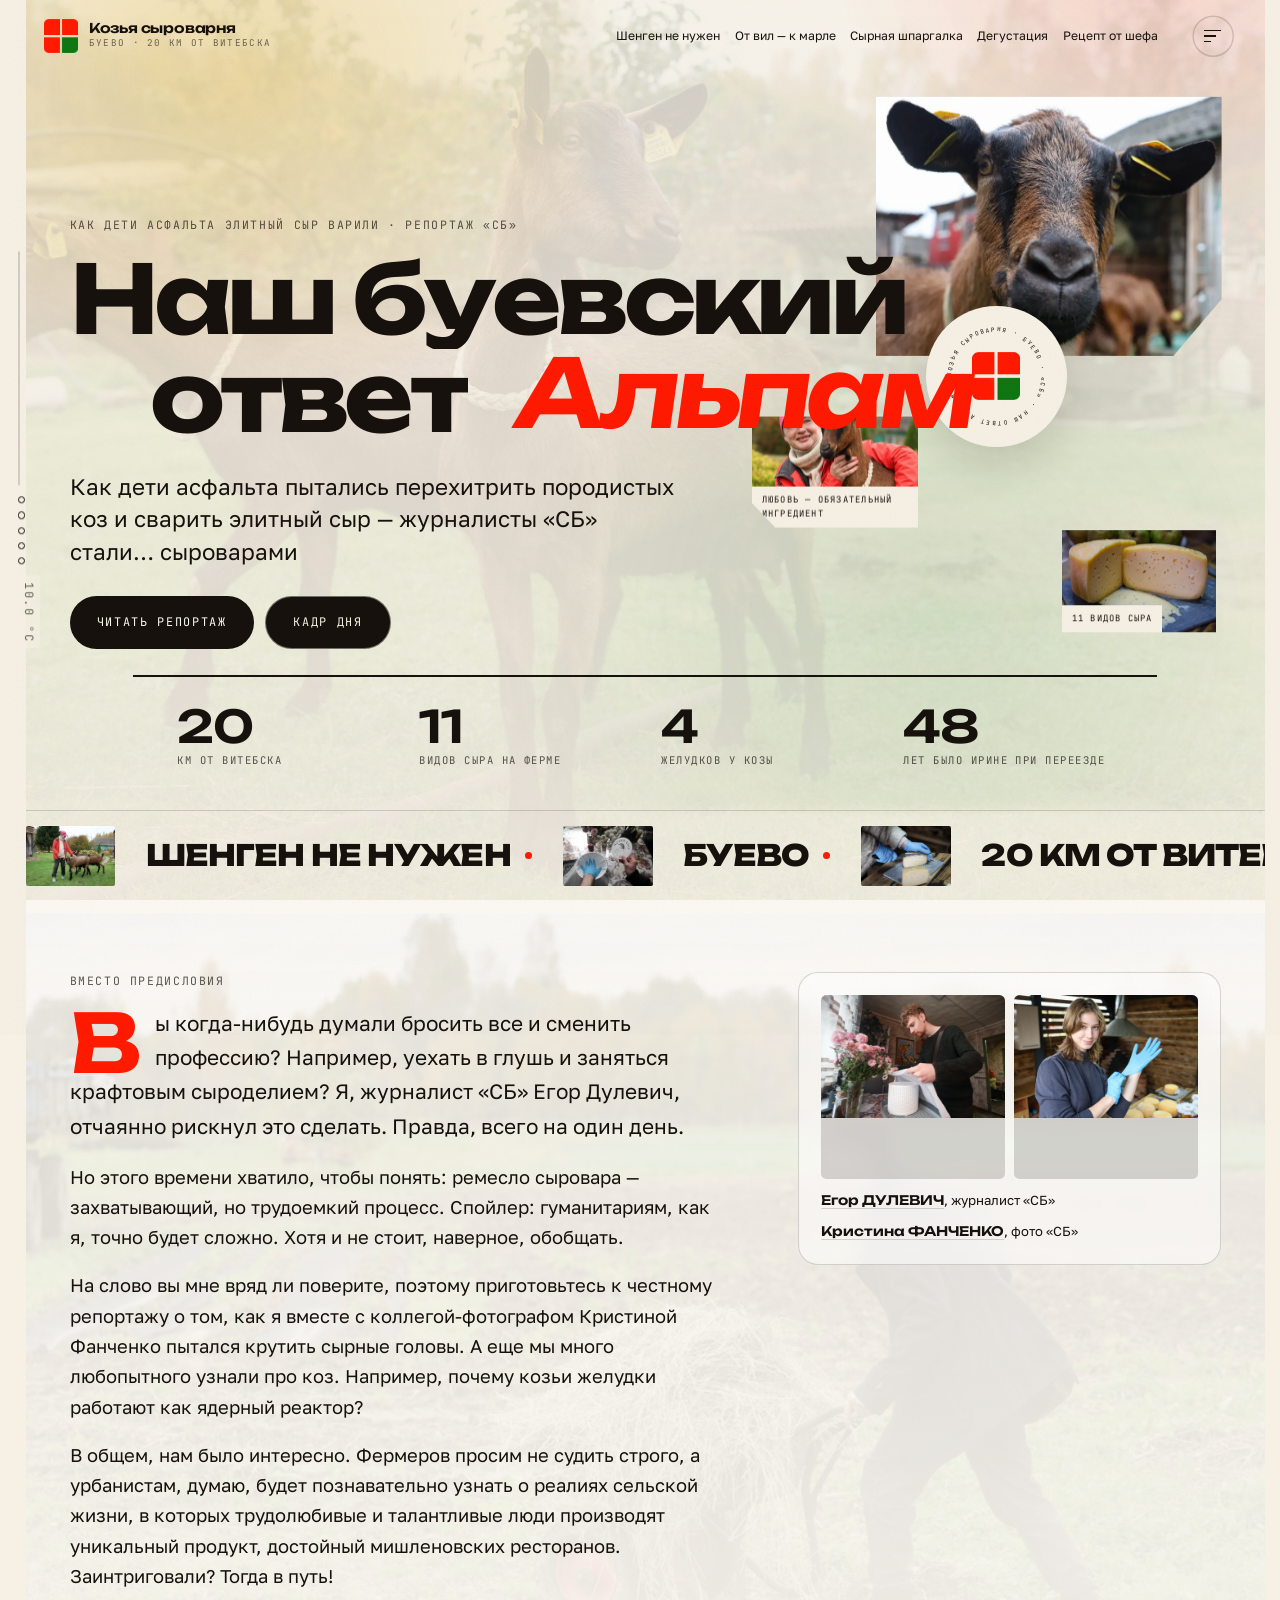
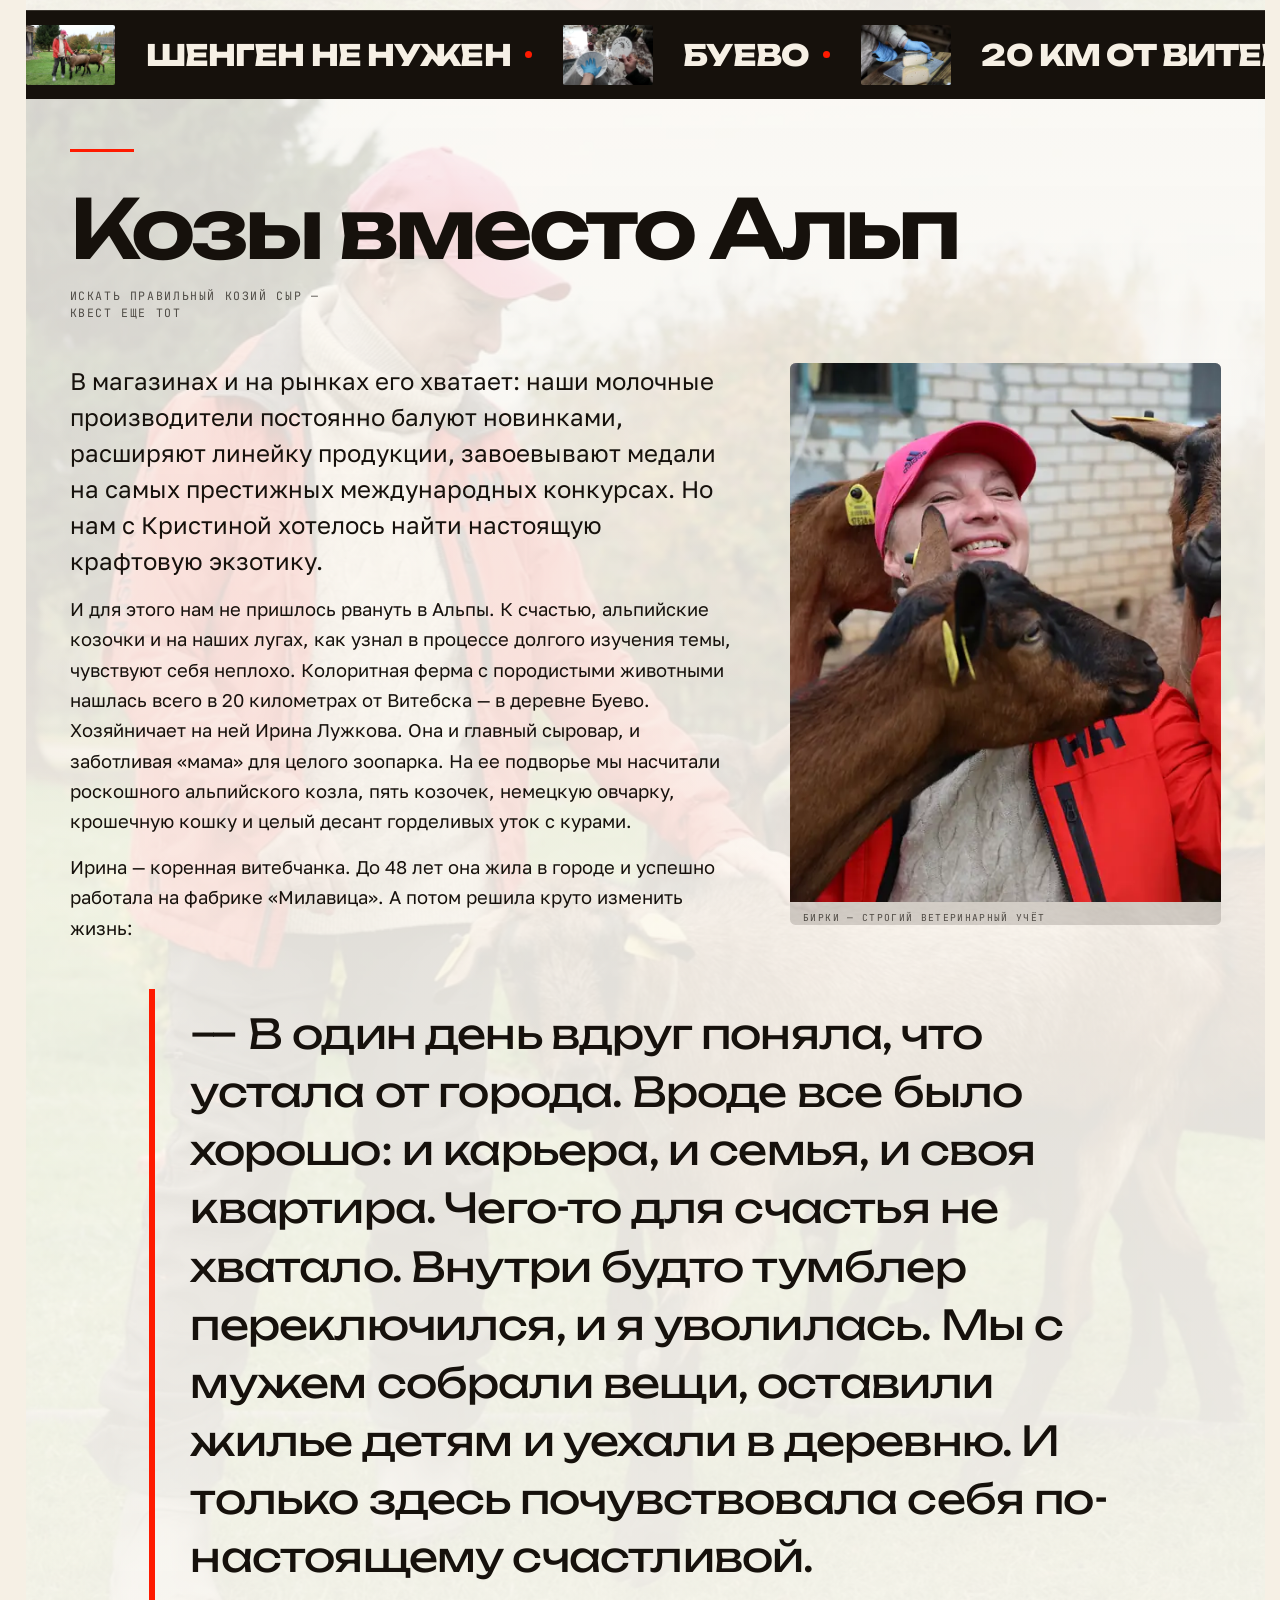
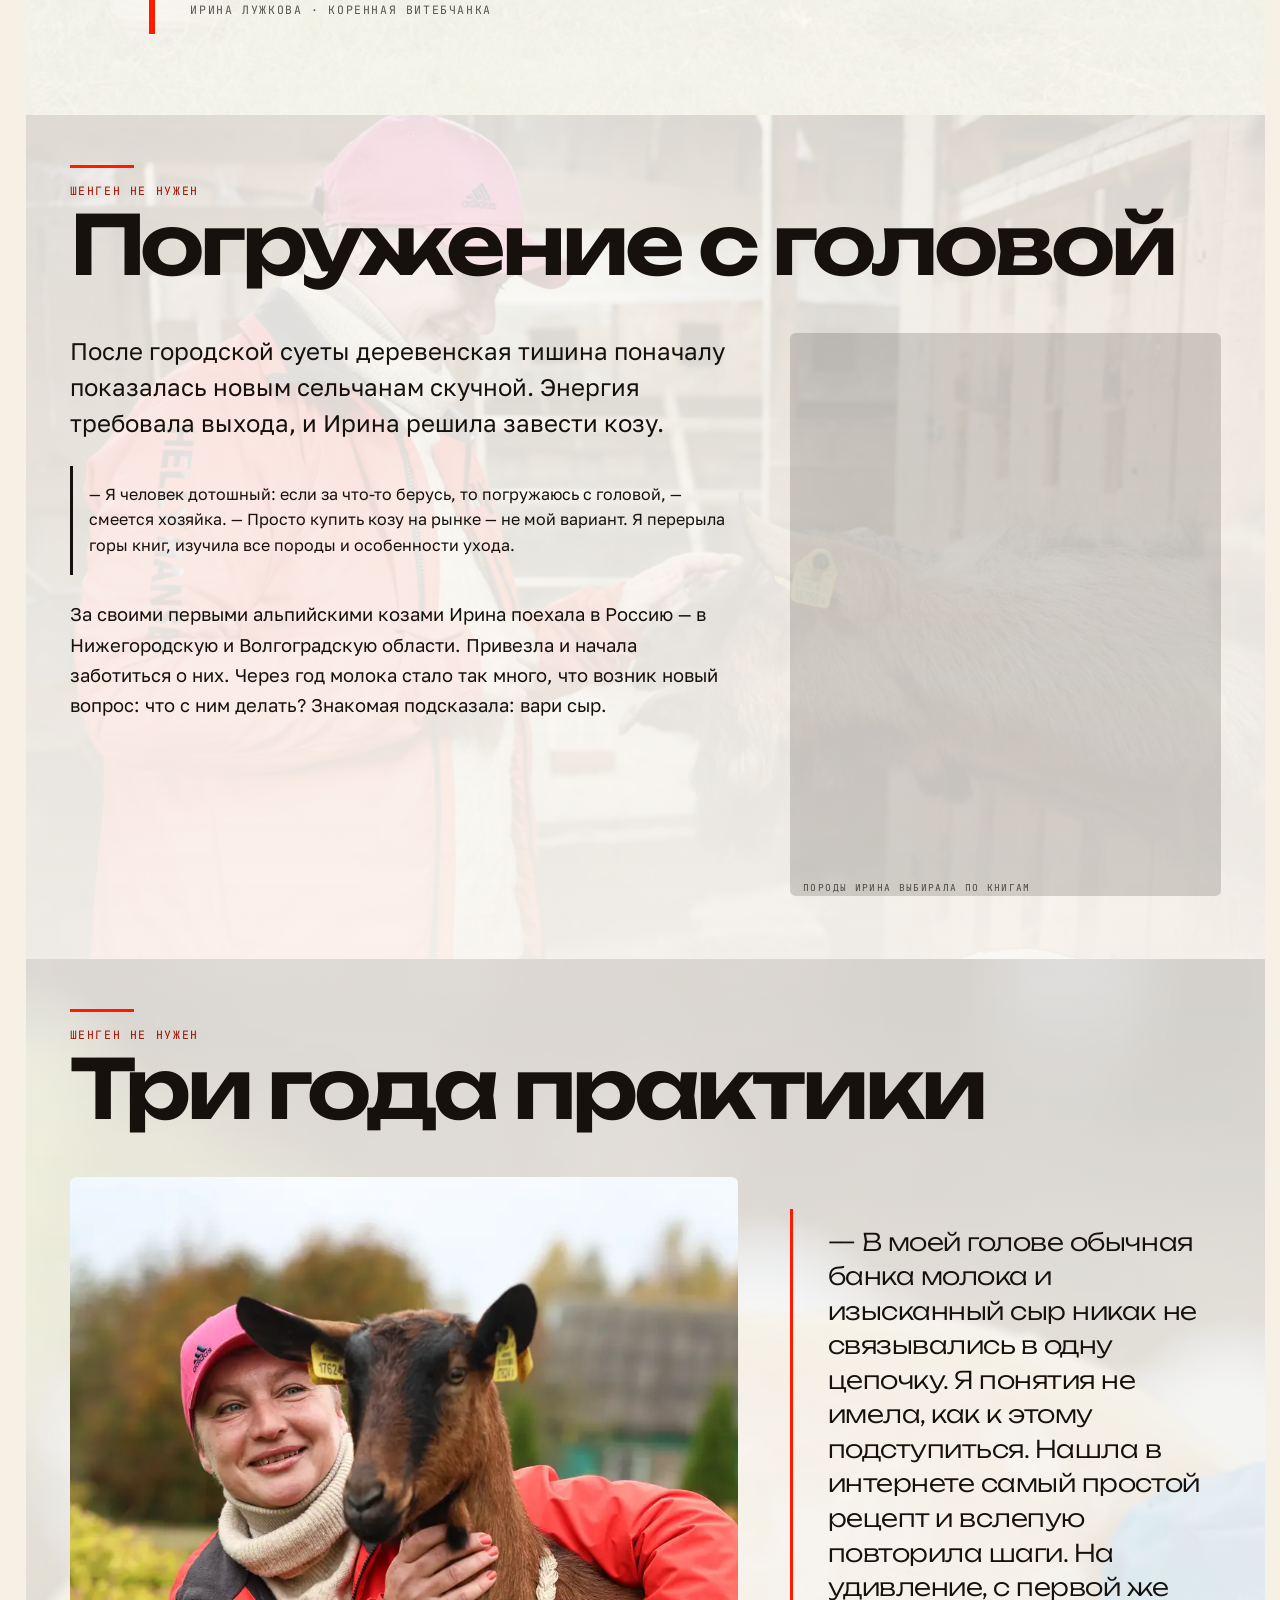
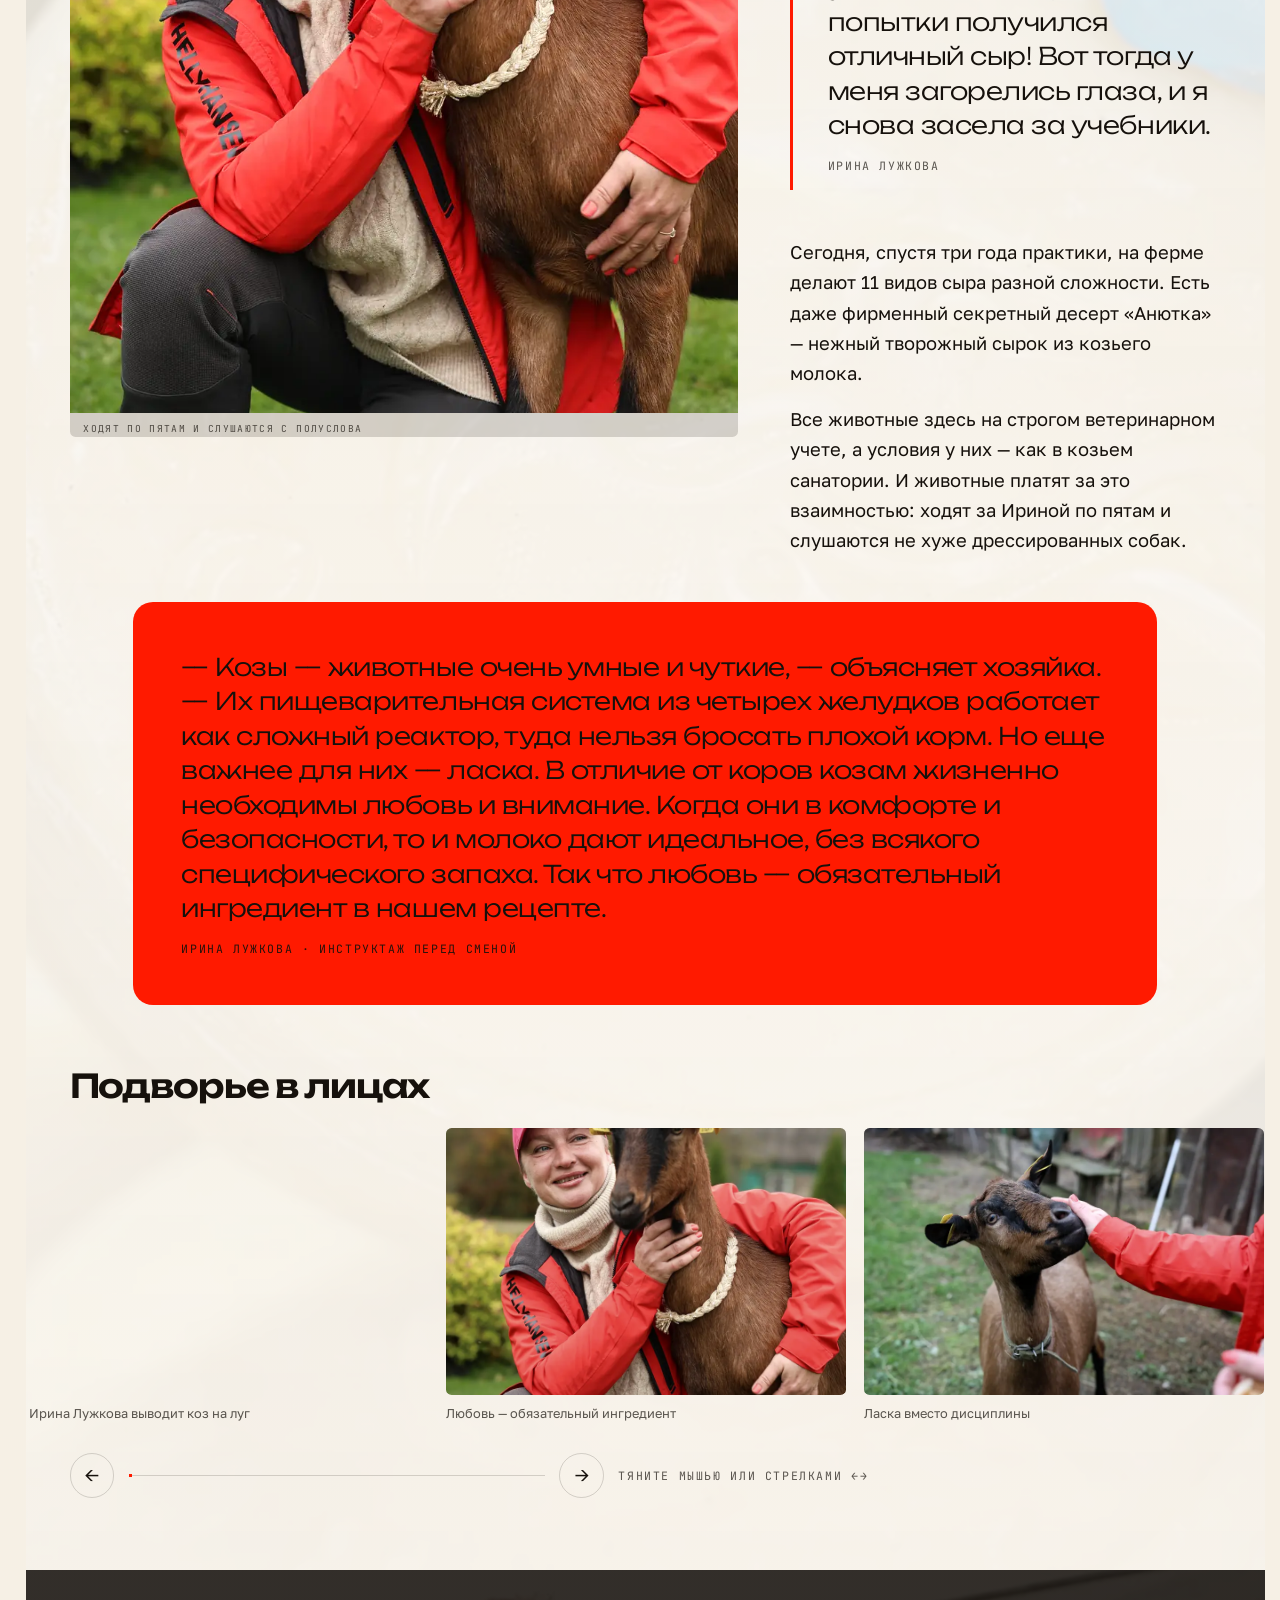
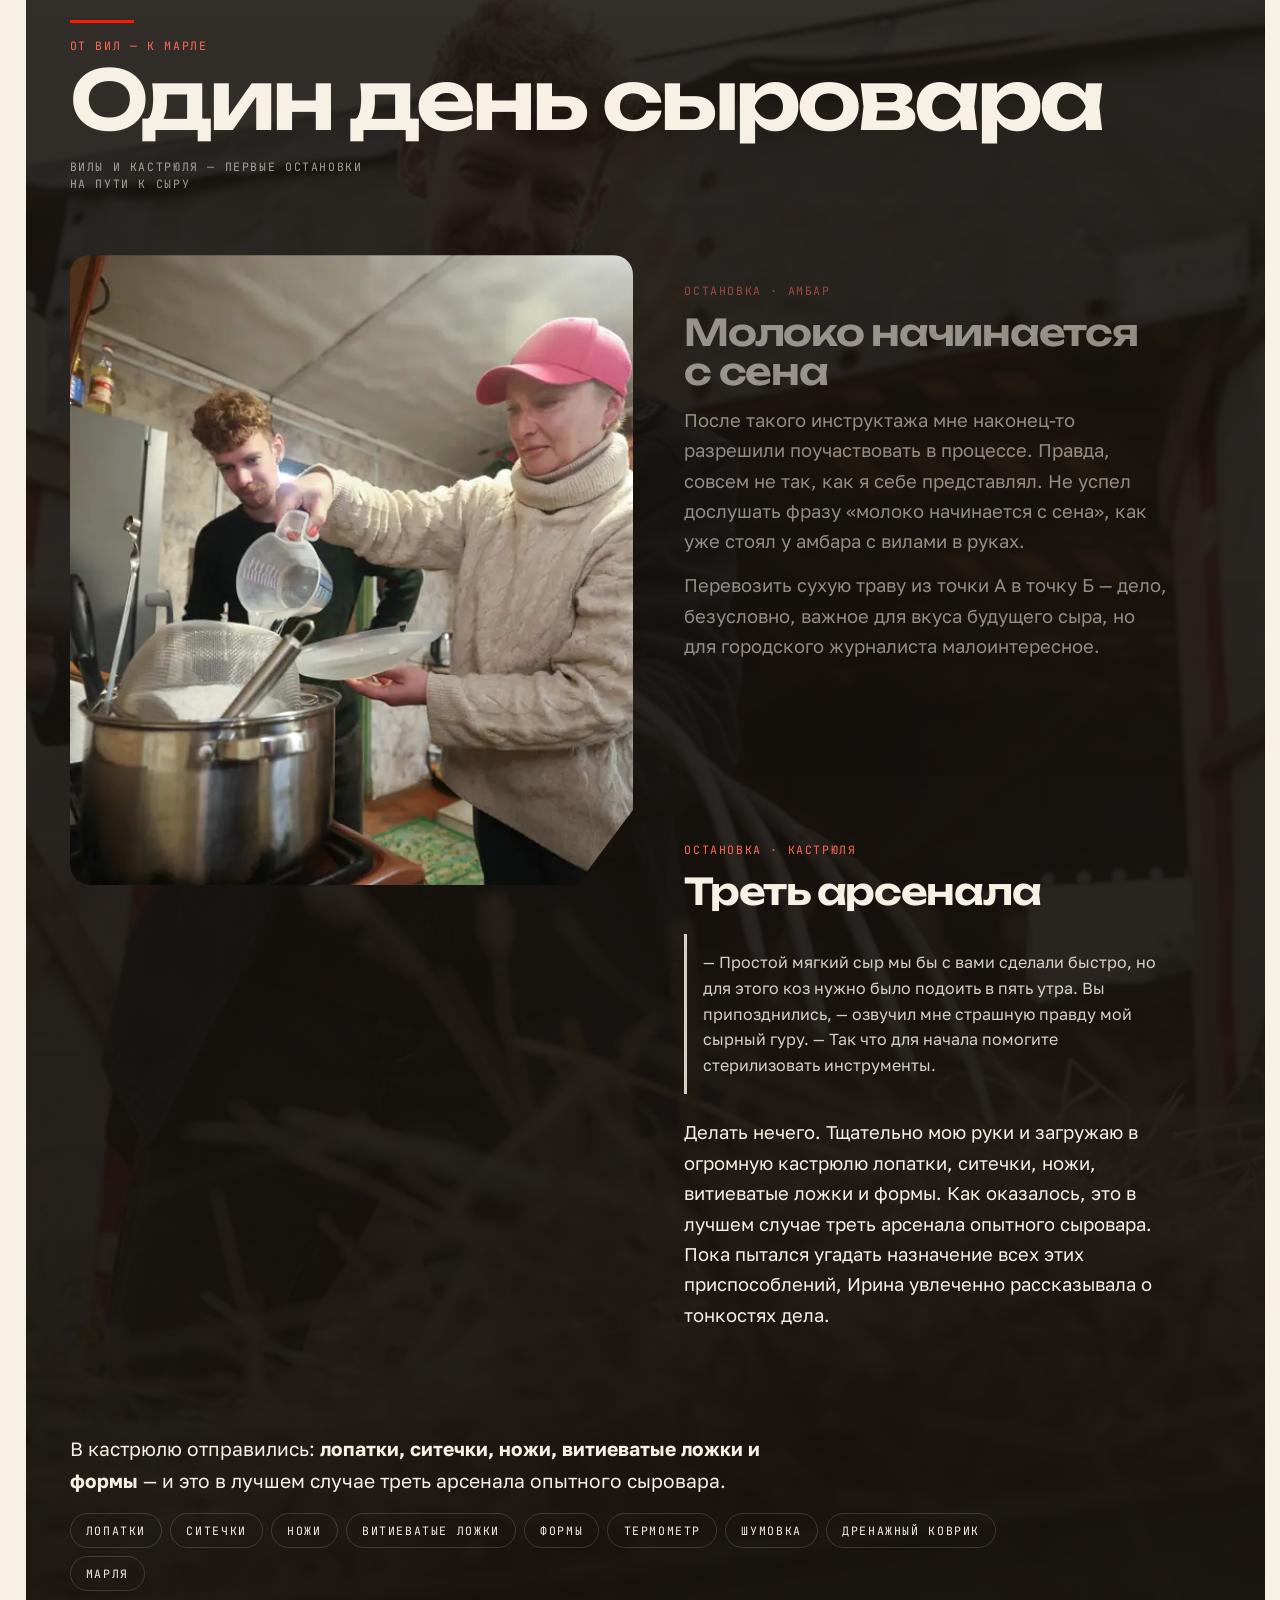
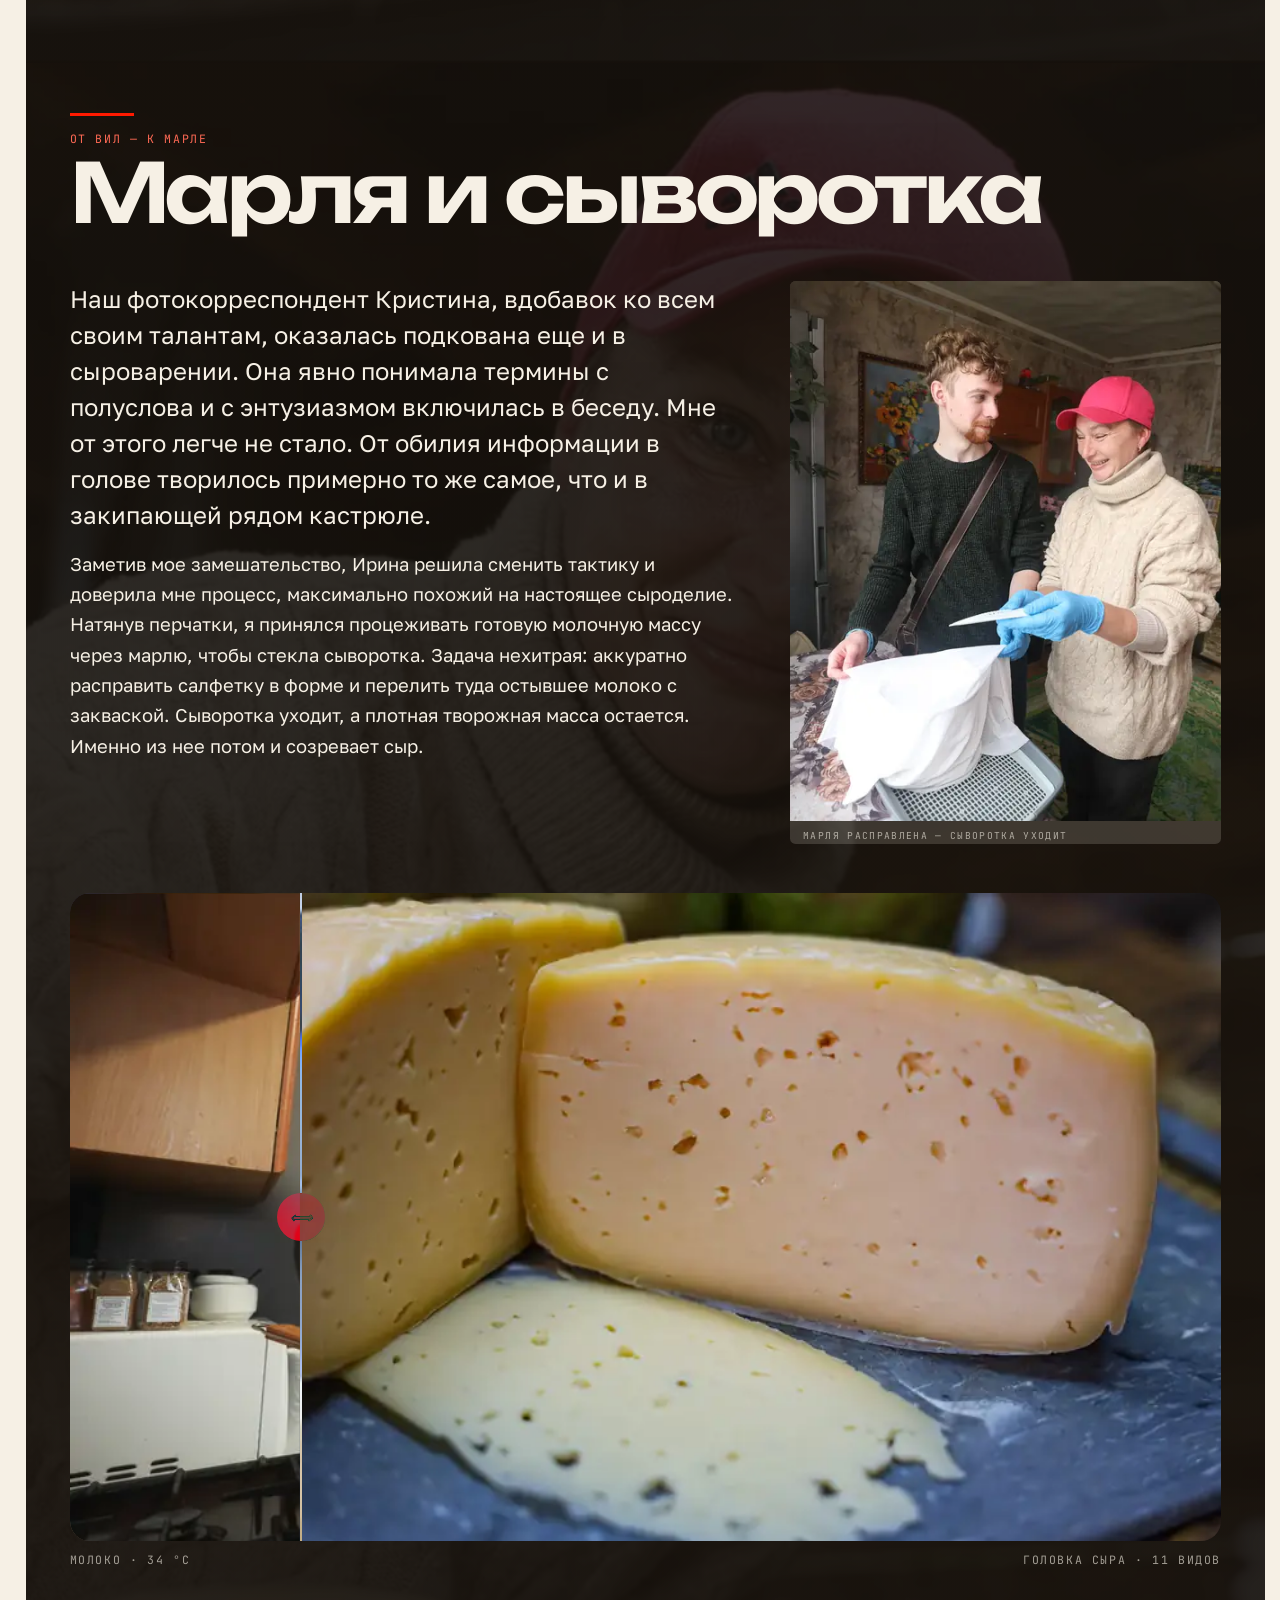
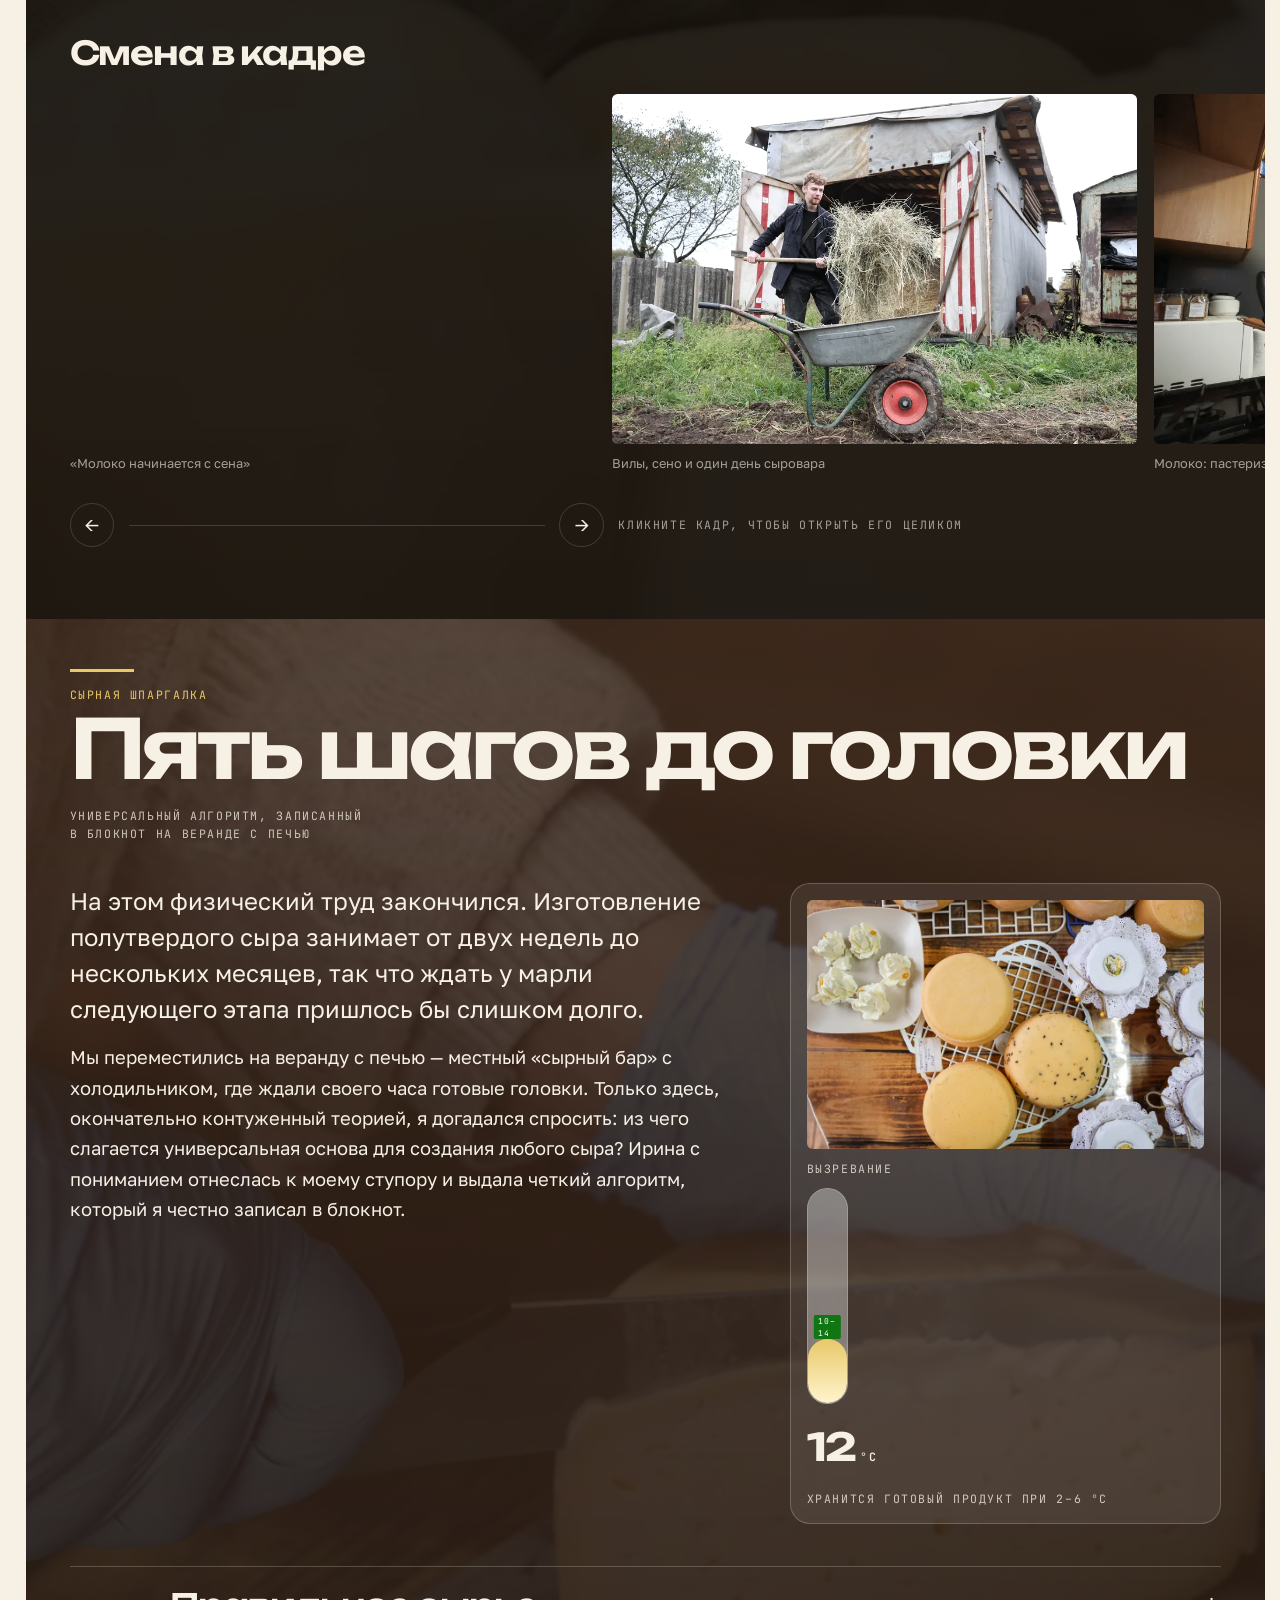
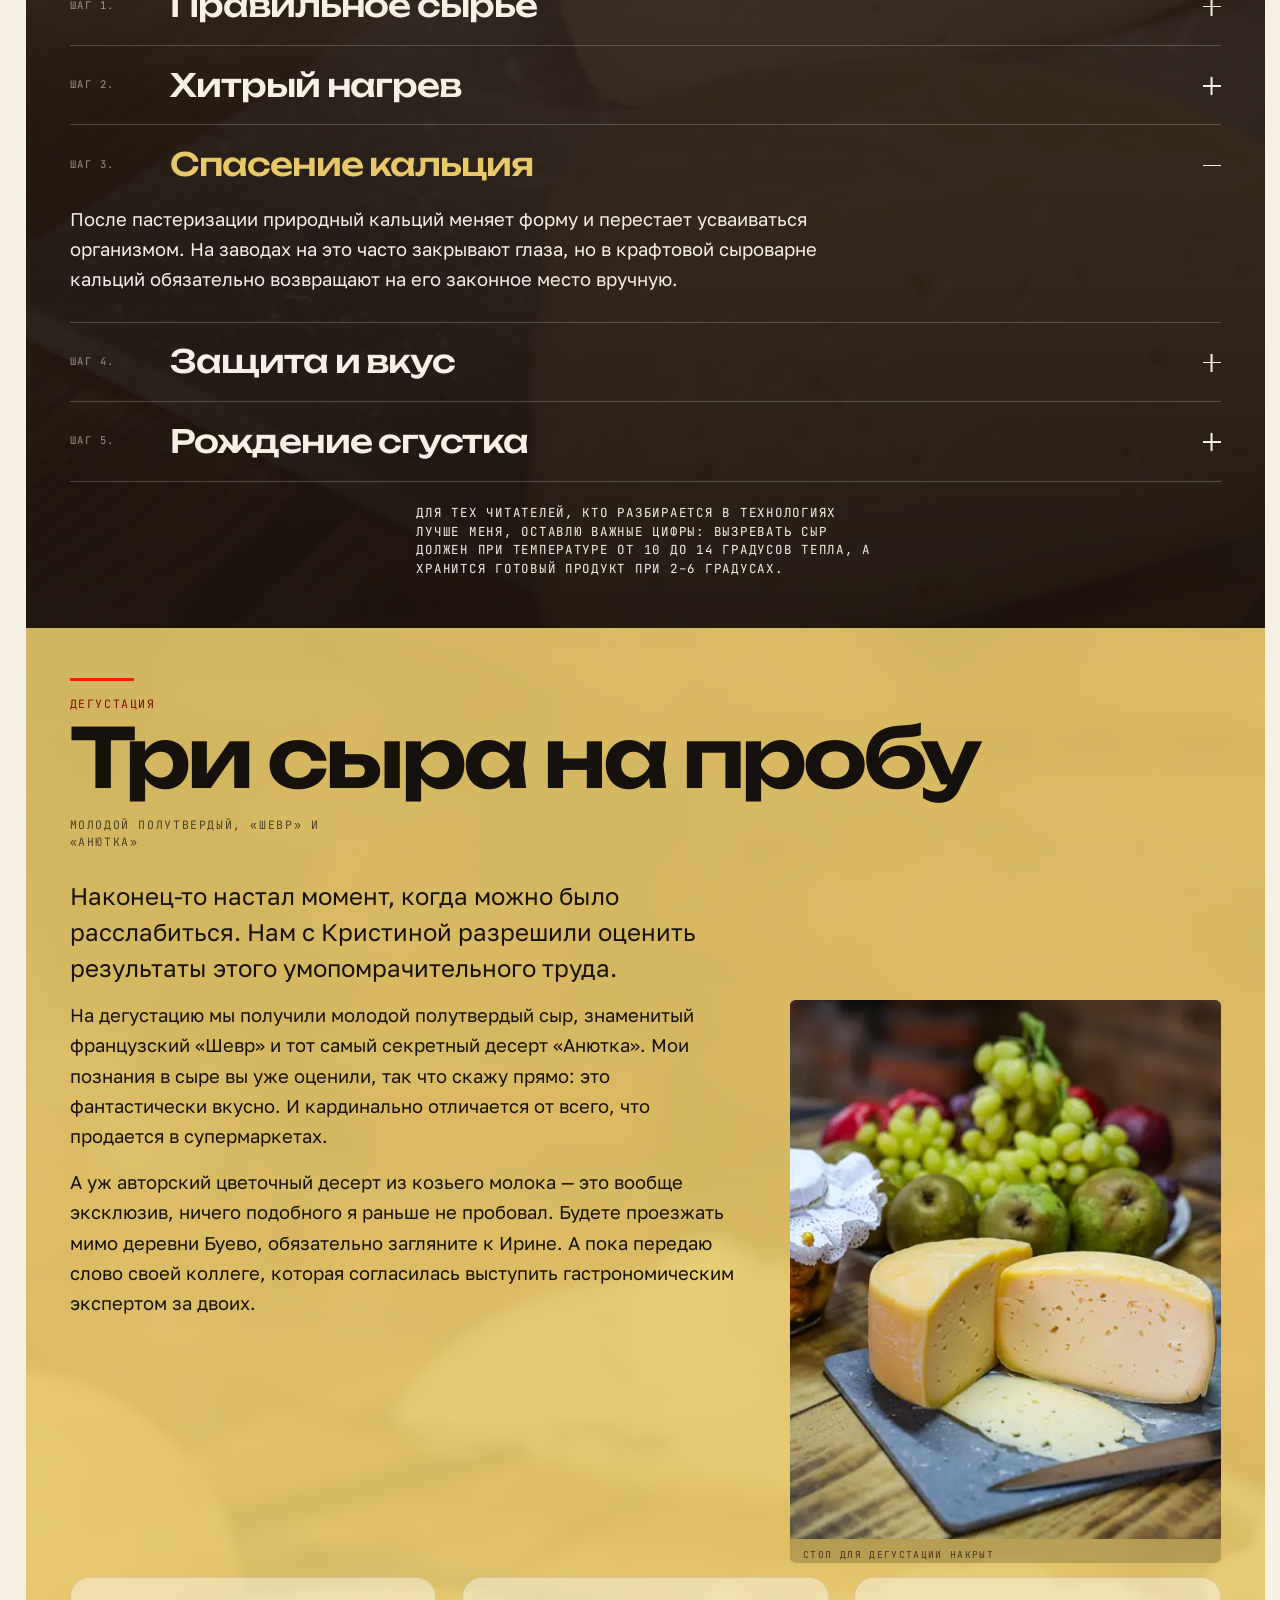
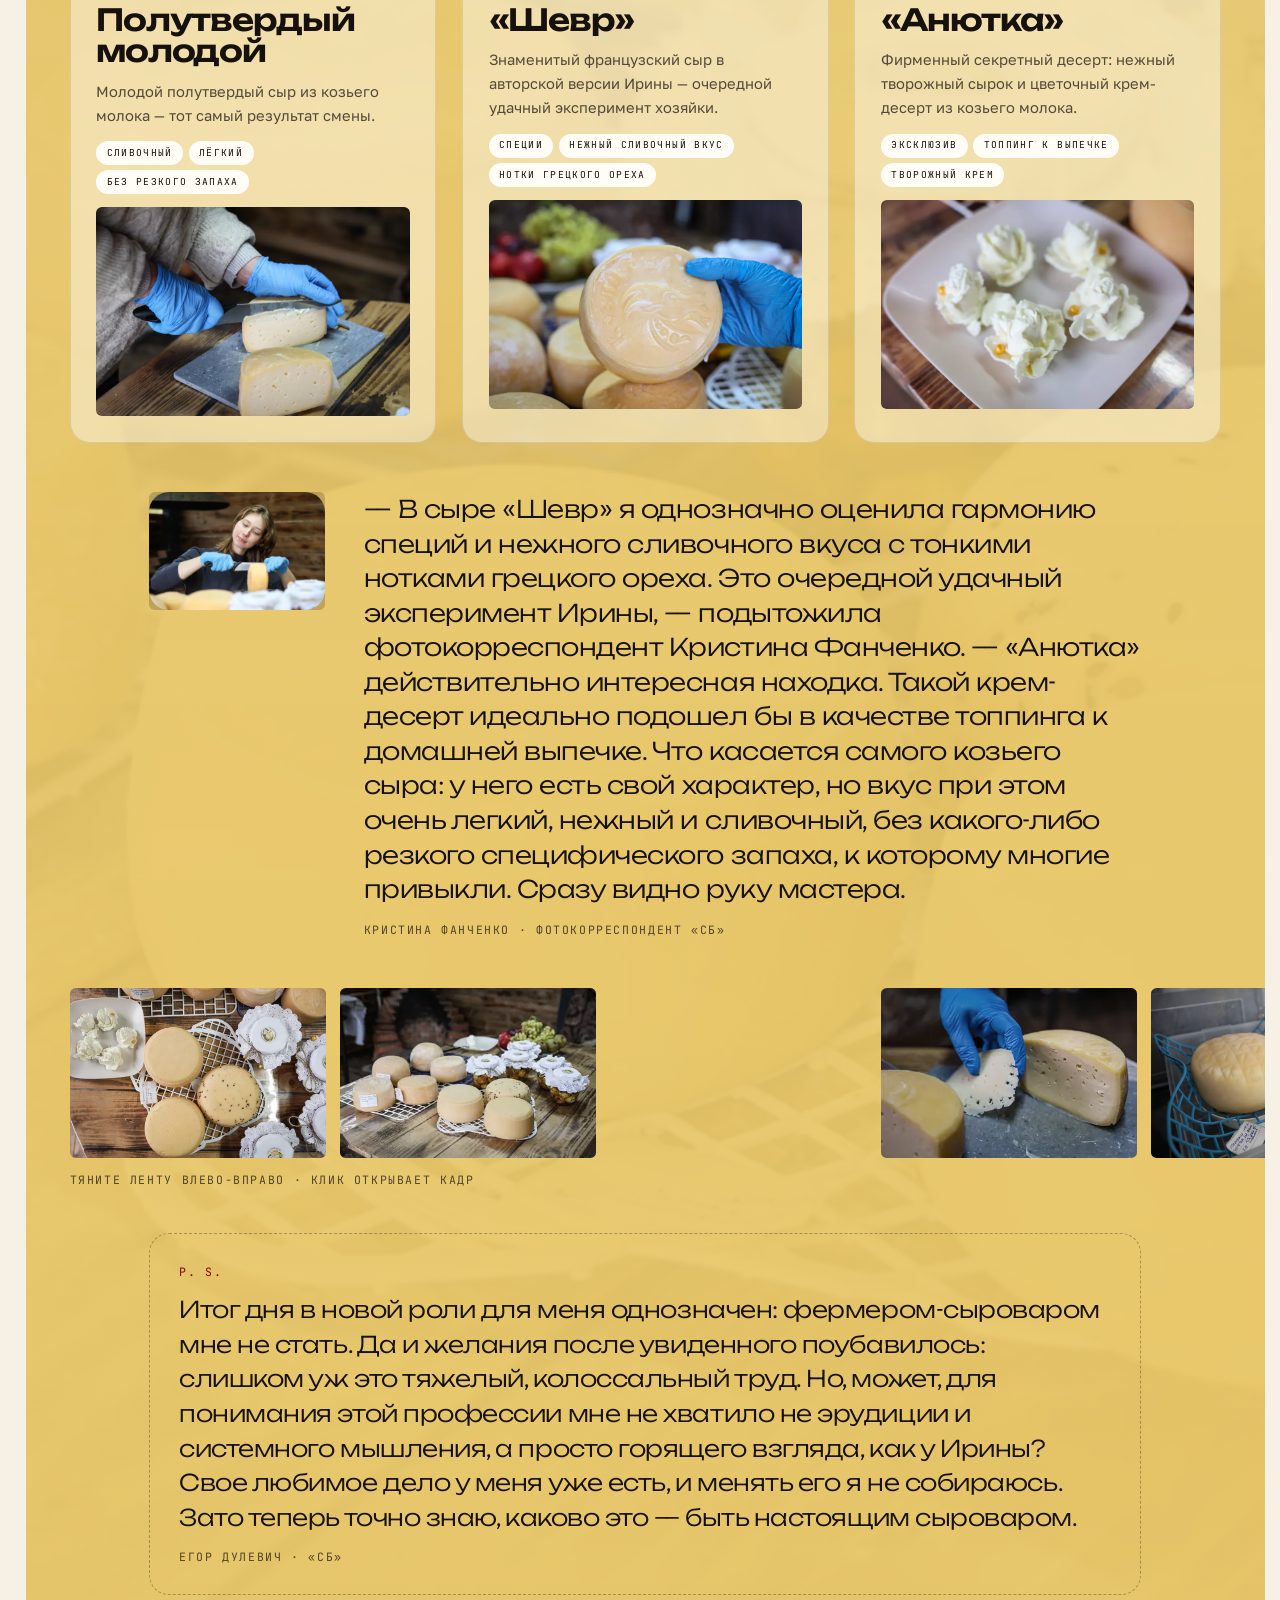
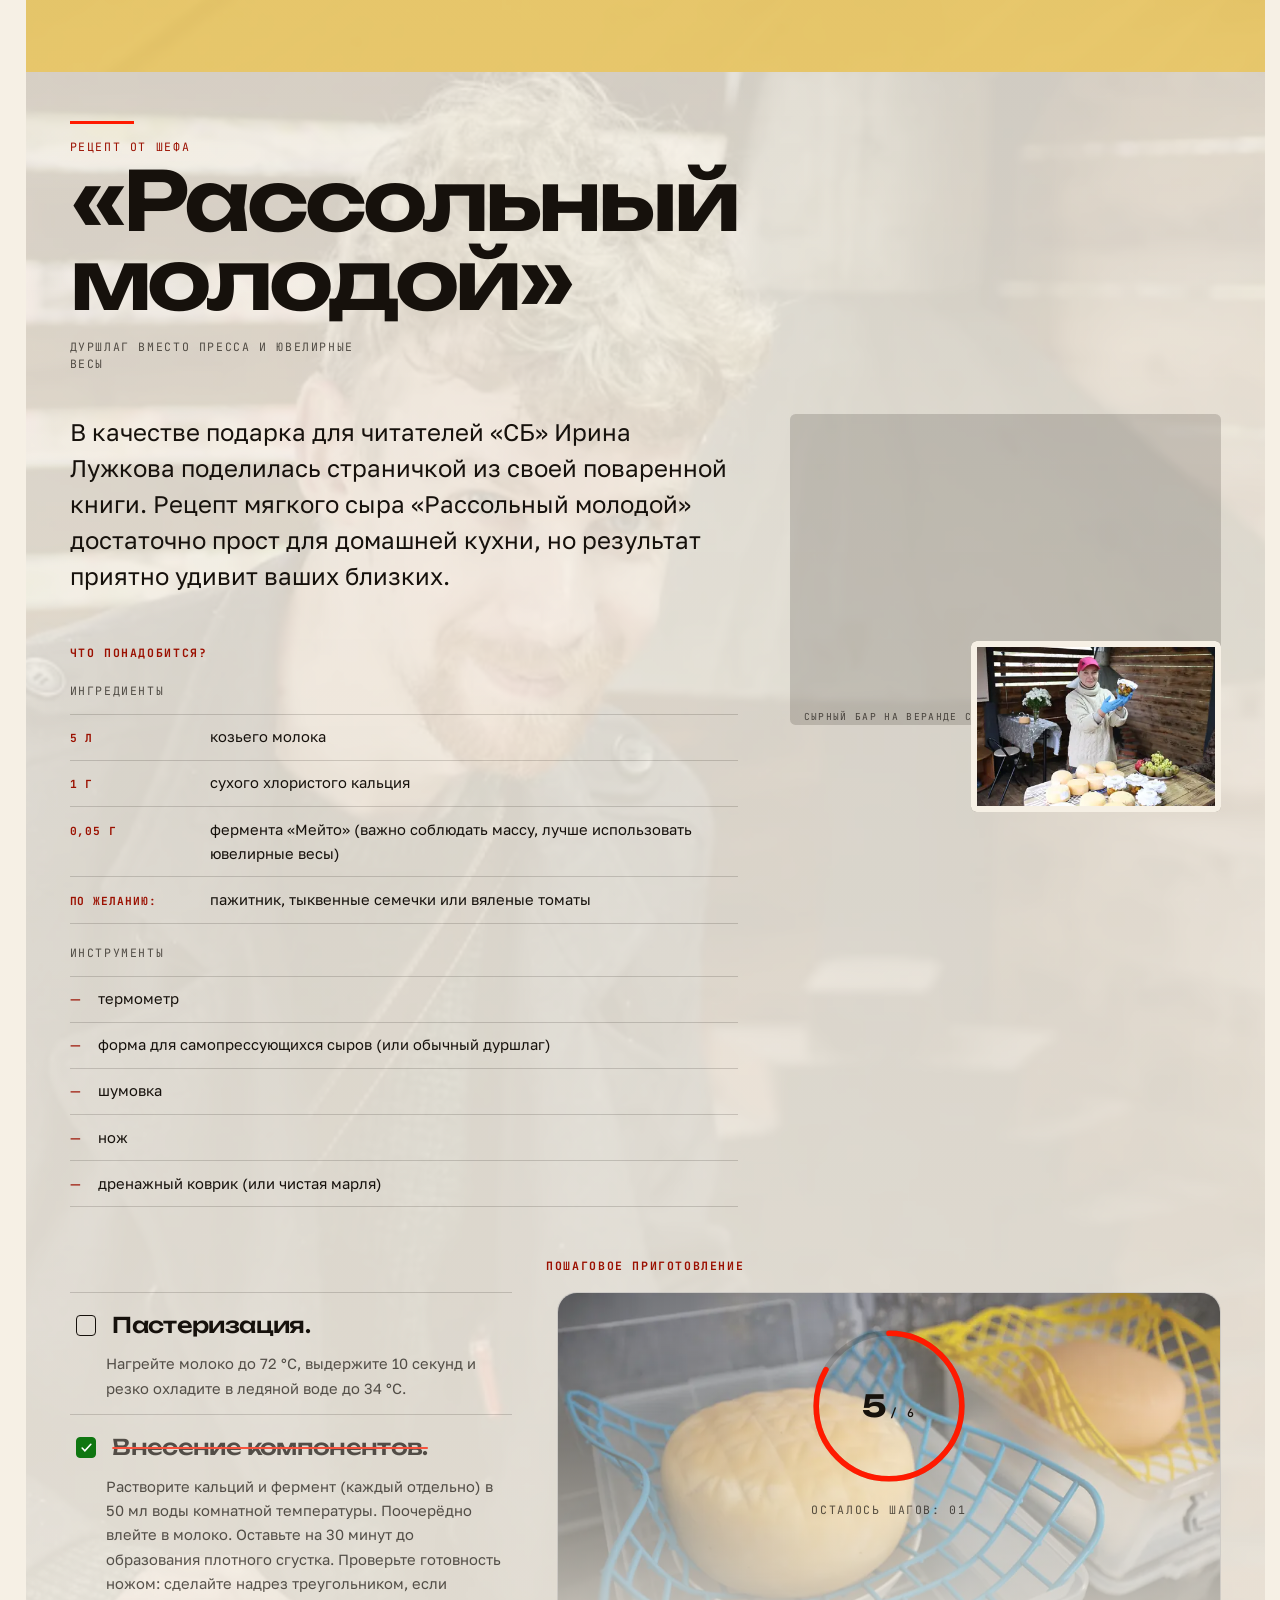
==== commit 0150ac4e: "100%" ====
--- a/_diag.html
+++ b/_diag.html
@@ -131,6 +131,13 @@
   </ol>
   <p class="rail__temp mono" aria-hidden="true"><span data-rail-temp>10.0</span> °C</p>
 </aside>
+
+<!-- Кнопка «наверх»: закреплена справа снизу, появляется сразу после героя -->
+<a class="to-top" href="#top" data-to-top aria-label="Наверх">
+  <svg viewBox="0 0 24 24" aria-hidden="true" focusable="false">
+    <path d="M12 19V5M6 11l6-6 6 6" fill="none" stroke="currentColor" stroke-width="1.7" stroke-linecap="round" stroke-linejoin="round"></path>
+  </svg>
+</a>
 
 <main id="main">
 
--- a/style.css
+++ b/style.css
@@ -551,6 +551,35 @@
   backdrop-filter: blur(8px);
   -webkit-backdrop-filter: blur(8px);
   opacity: 0.65;
+}
+
+/* ── Кнопка «наверх»: справа снизу, появляется после героя ─────────────── */
+.to-top {
+  position: fixed;
+  right: clamp(0.9rem, 2.4vw, 2rem);
+  bottom: clamp(0.9rem, 2.4vw, 2rem);
+  z-index: 63;
+  display: grid;
+  place-items: center;
+  width: clamp(2.9rem, 5.5vw, 3.3rem);
+  aspect-ratio: 1;
+  border: 1px solid rgba(246, 240, 229, 0.28);
+  border-radius: 50%;
+  background: var(--ink);
+  color: var(--milk);
+  box-shadow: 0 1rem 2rem rgba(22, 17, 12, 0.22);
+  transition: opacity 0.4s linear, transform 0.6s var(--e-out), visibility 0.4s,
+    background-color 0.35s linear, color 0.35s linear, box-shadow 0.35s linear;
+}
+.to-top svg { width: 42%; }
+/* без JS кнопка просто всегда видна и работает как обычная ссылка-якорь */
+html.js .to-top { opacity: 0; visibility: hidden; transform: translate3d(0, 0.9rem, 0) scale(0.92); }
+html.js .to-top.is-visible { opacity: 1; visibility: visible; transform: none; }
+.to-top:hover, .to-top:focus-visible,
+html.js .to-top.is-visible:hover, html.js .to-top.is-visible:focus-visible {
+  background: var(--brand-red); /* не --red: в «красной» теме он подменяется на чернила */
+  color: var(--ink);
+  box-shadow: 0 1.2rem 2.4rem rgba(22, 17, 12, 0.3);
 }
 
 /* ── Герой ──────────────────────────────────────────────────────────────── */
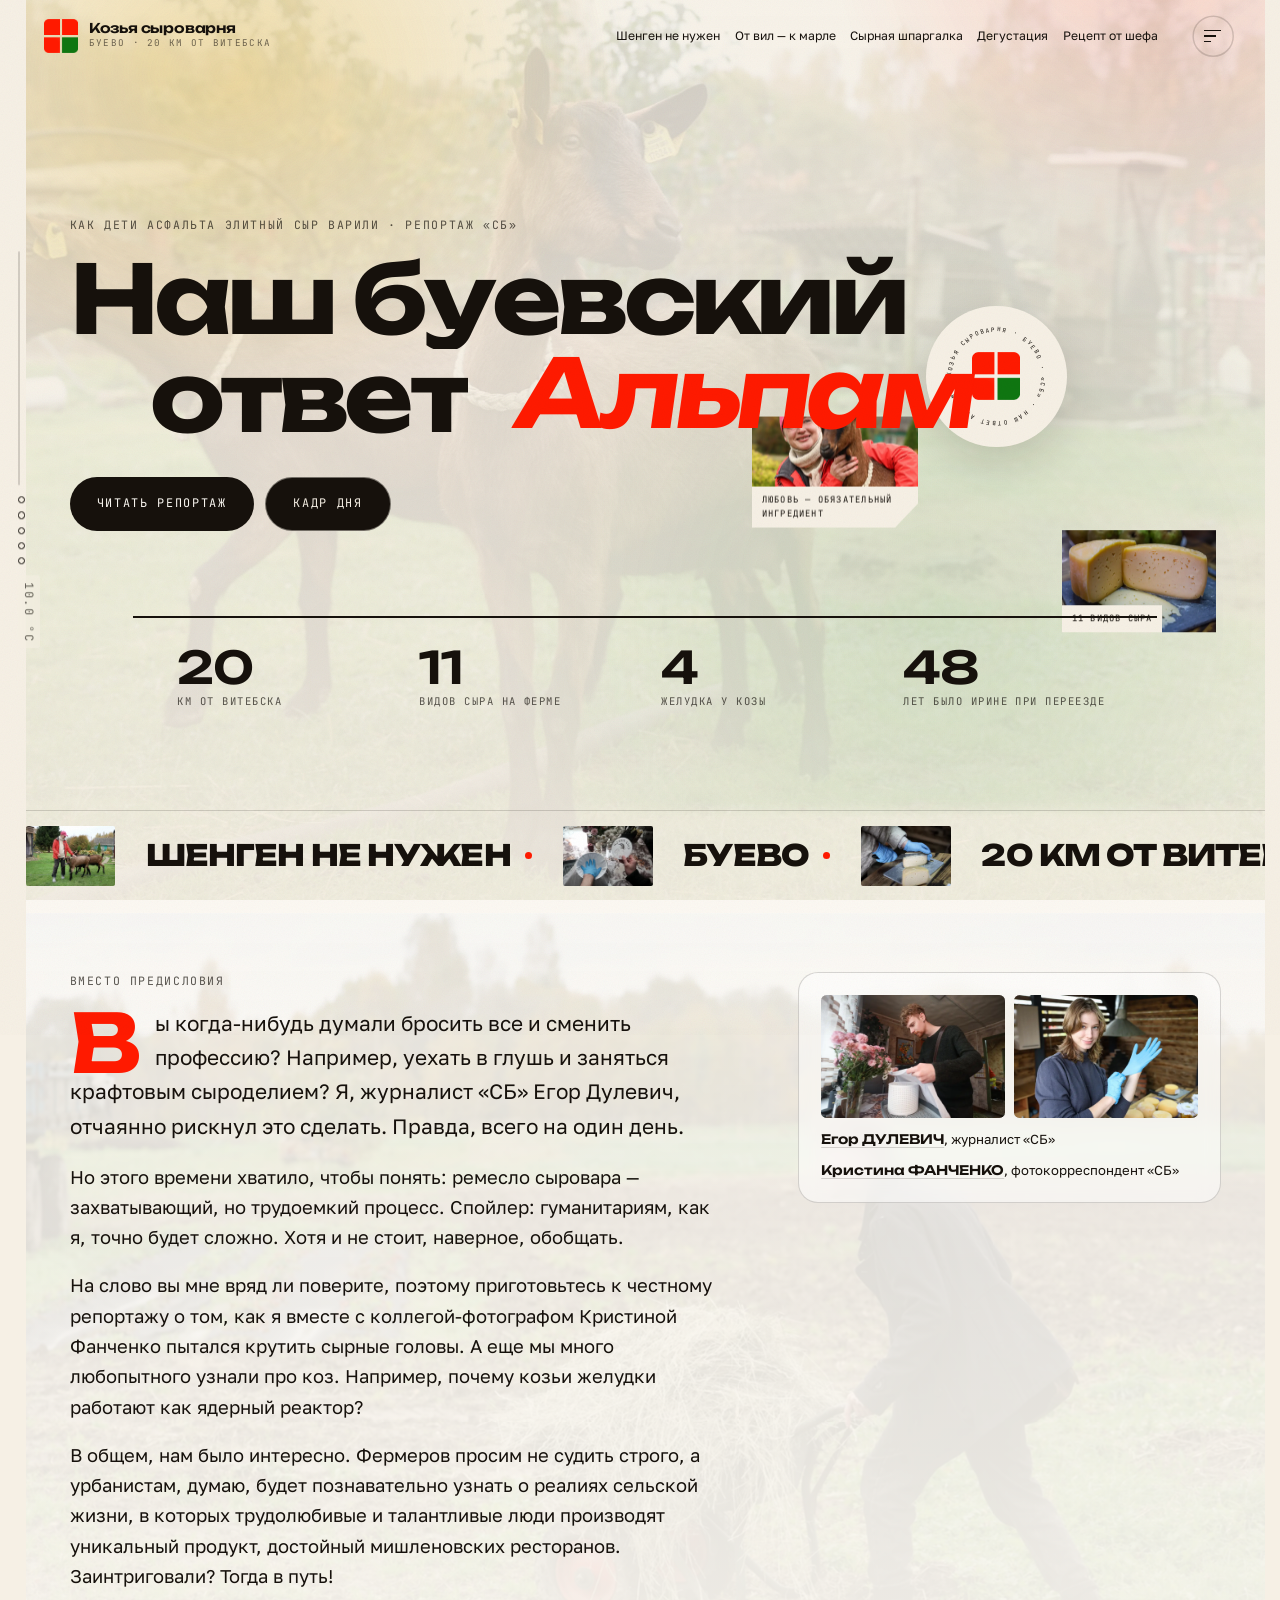
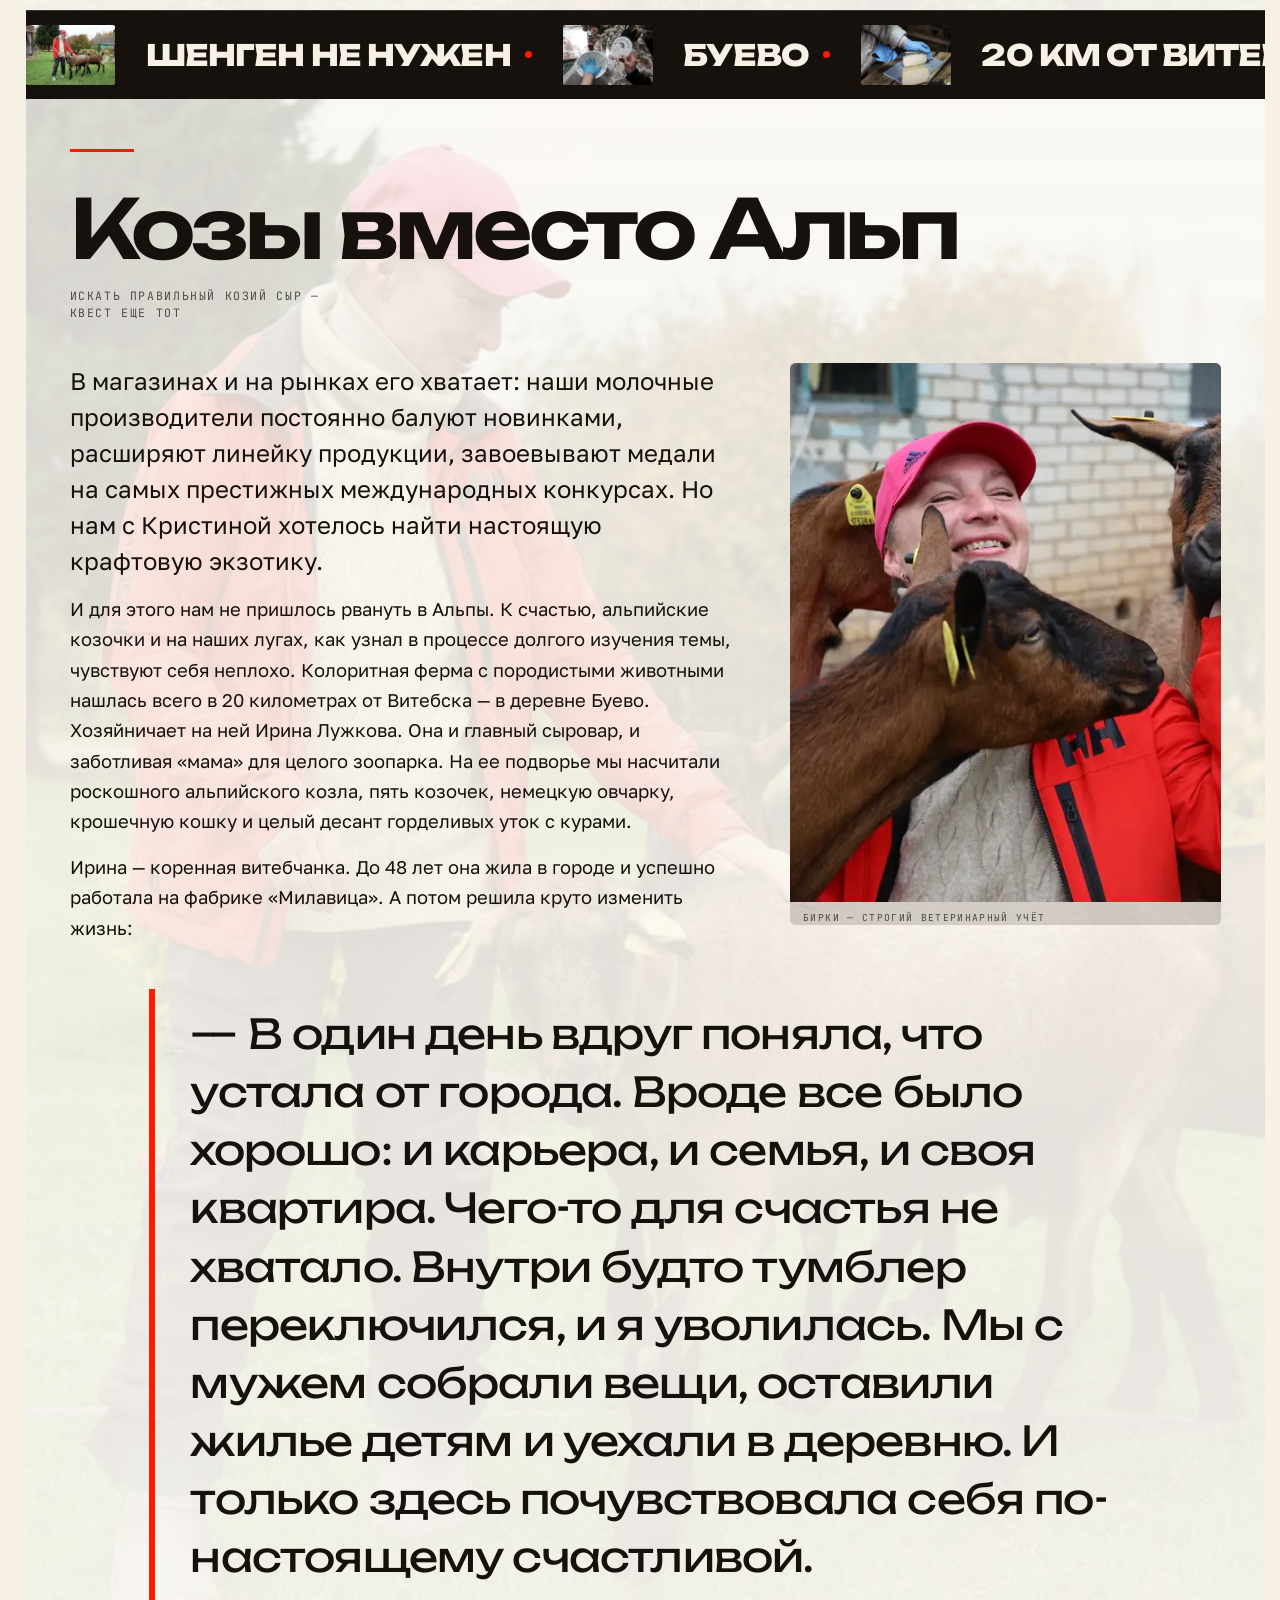
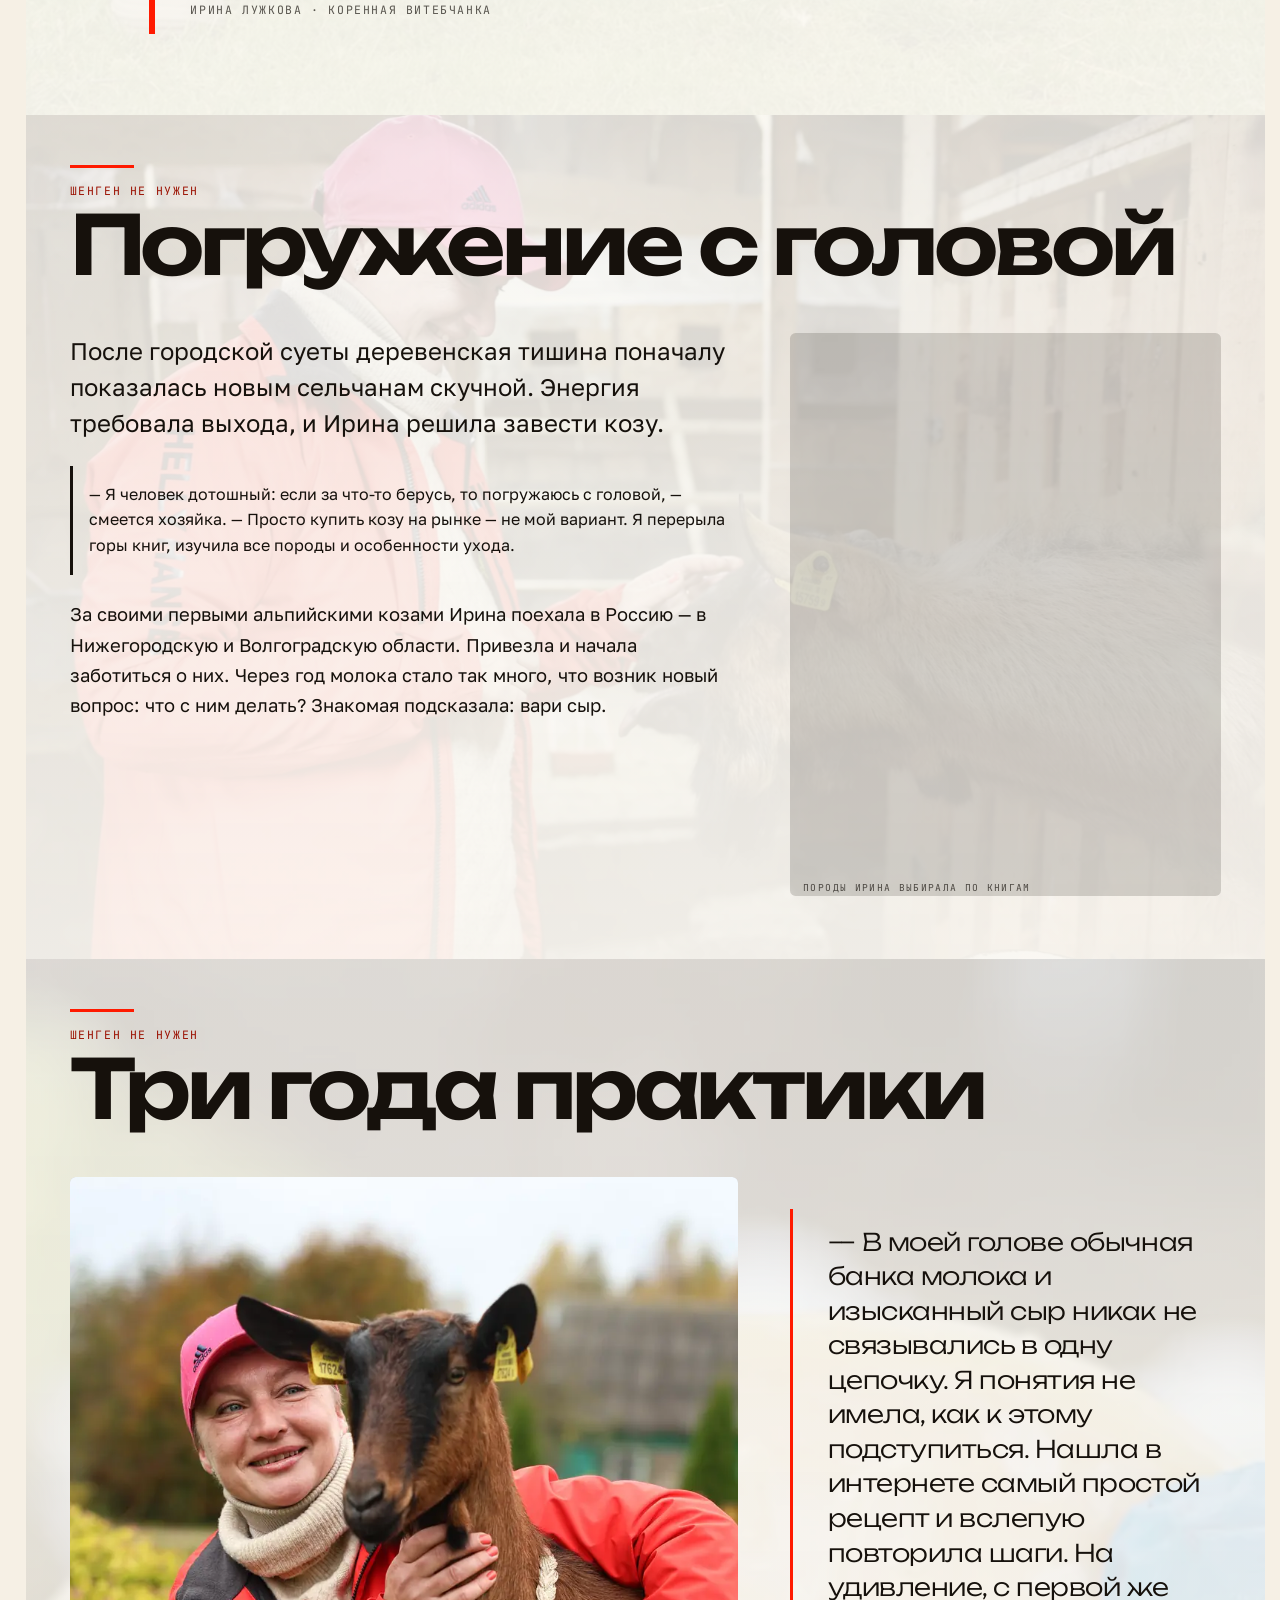
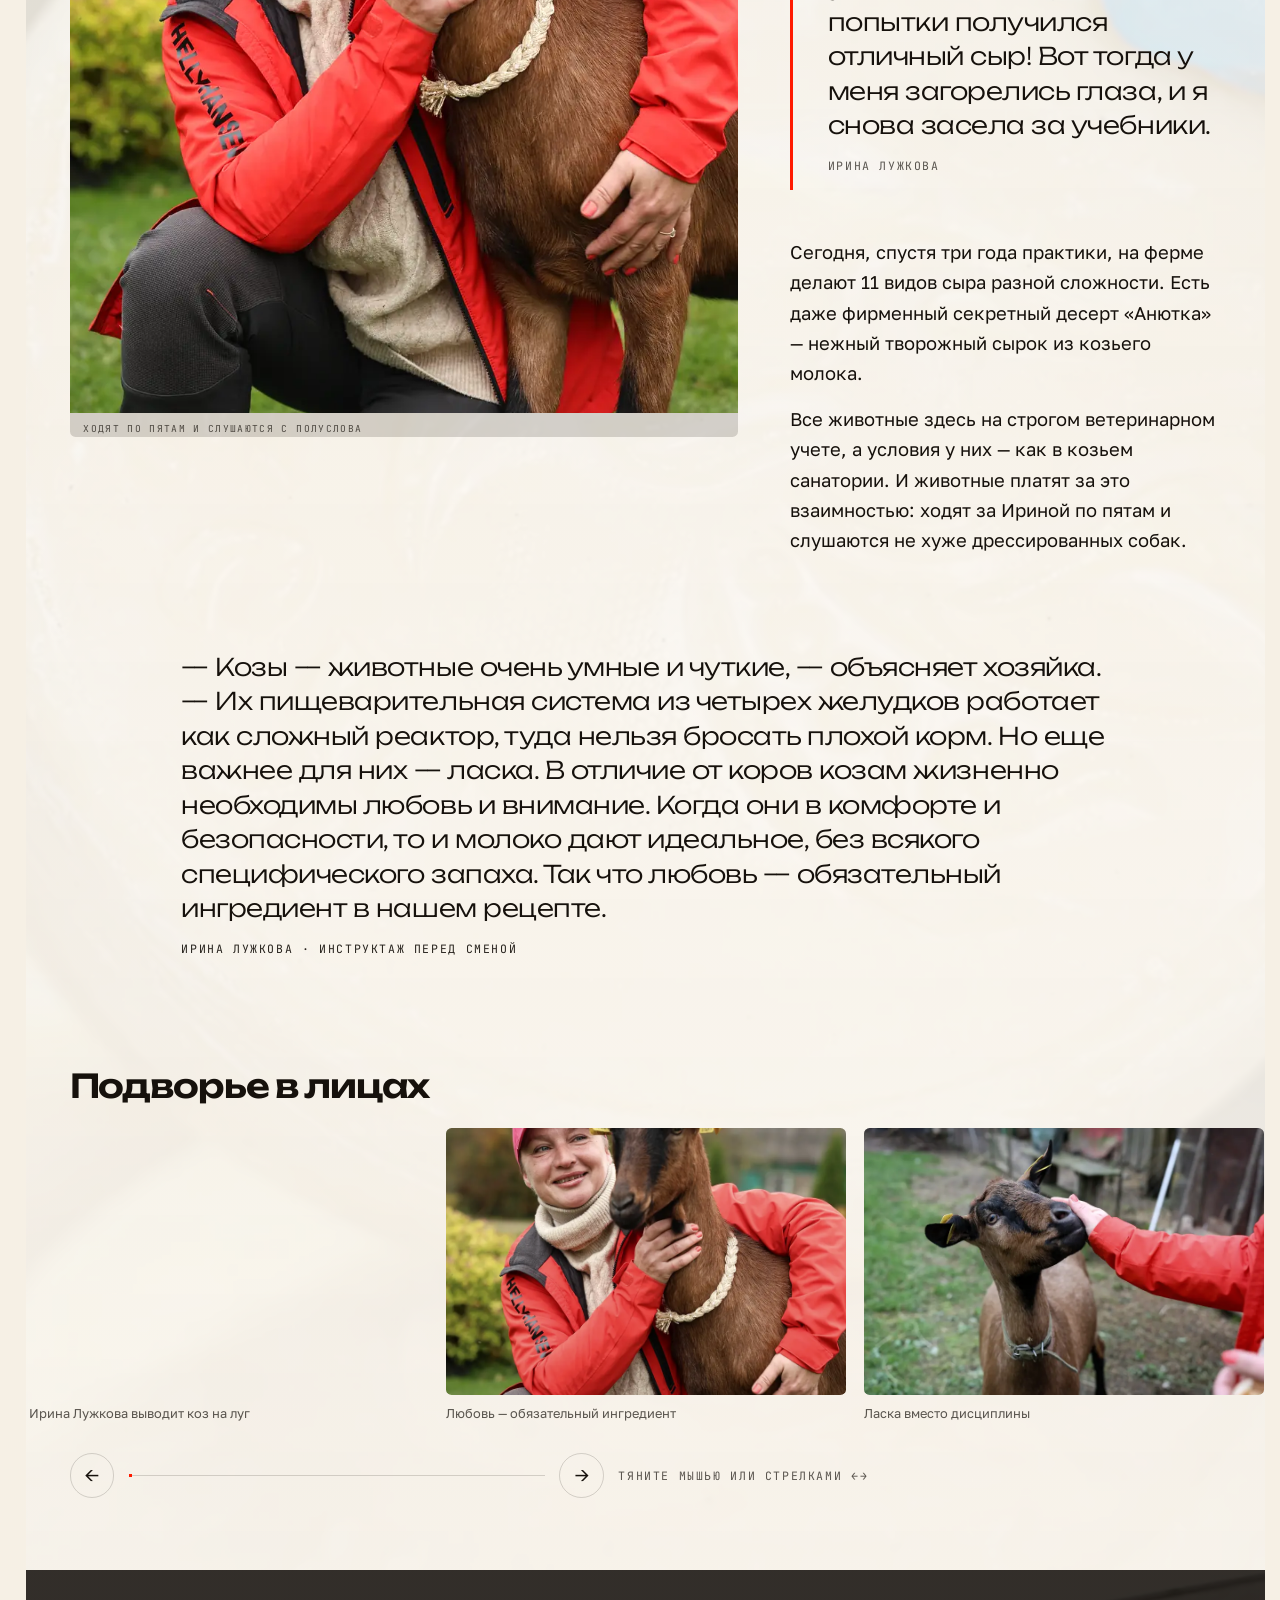
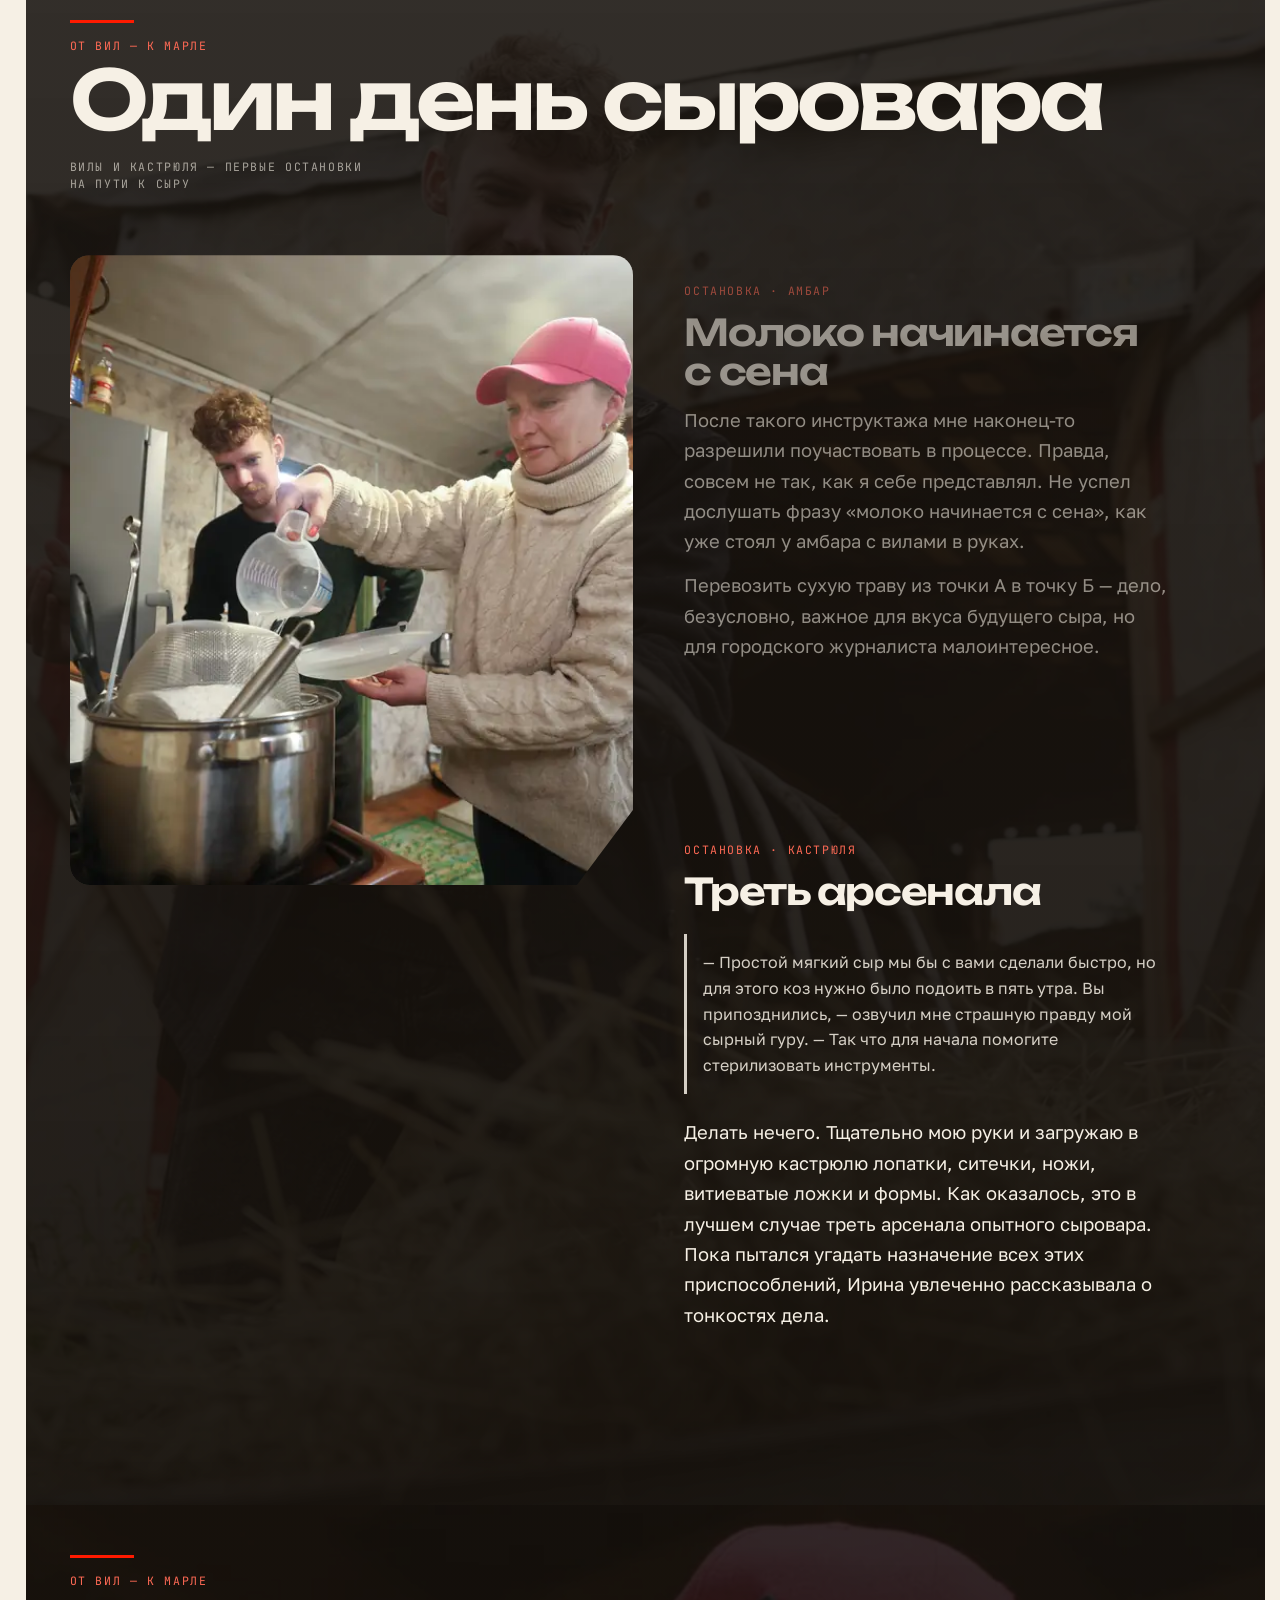
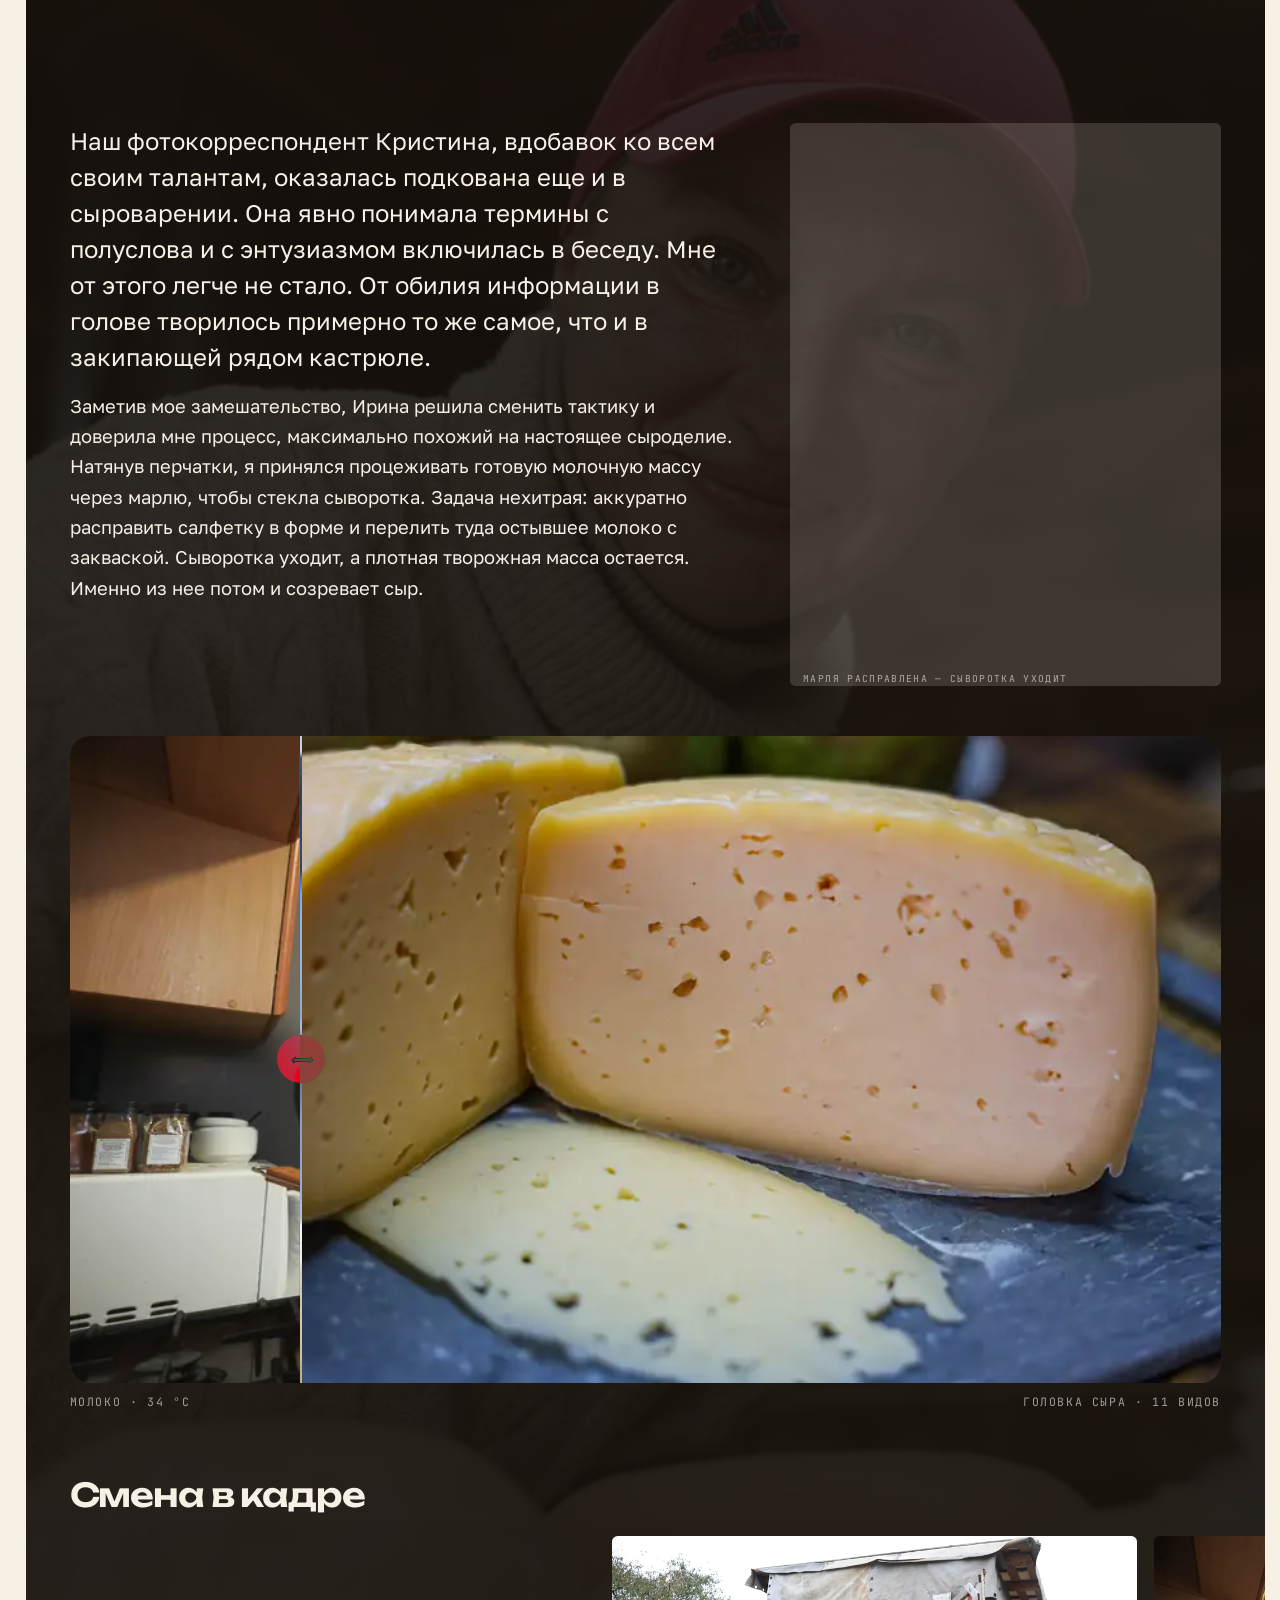
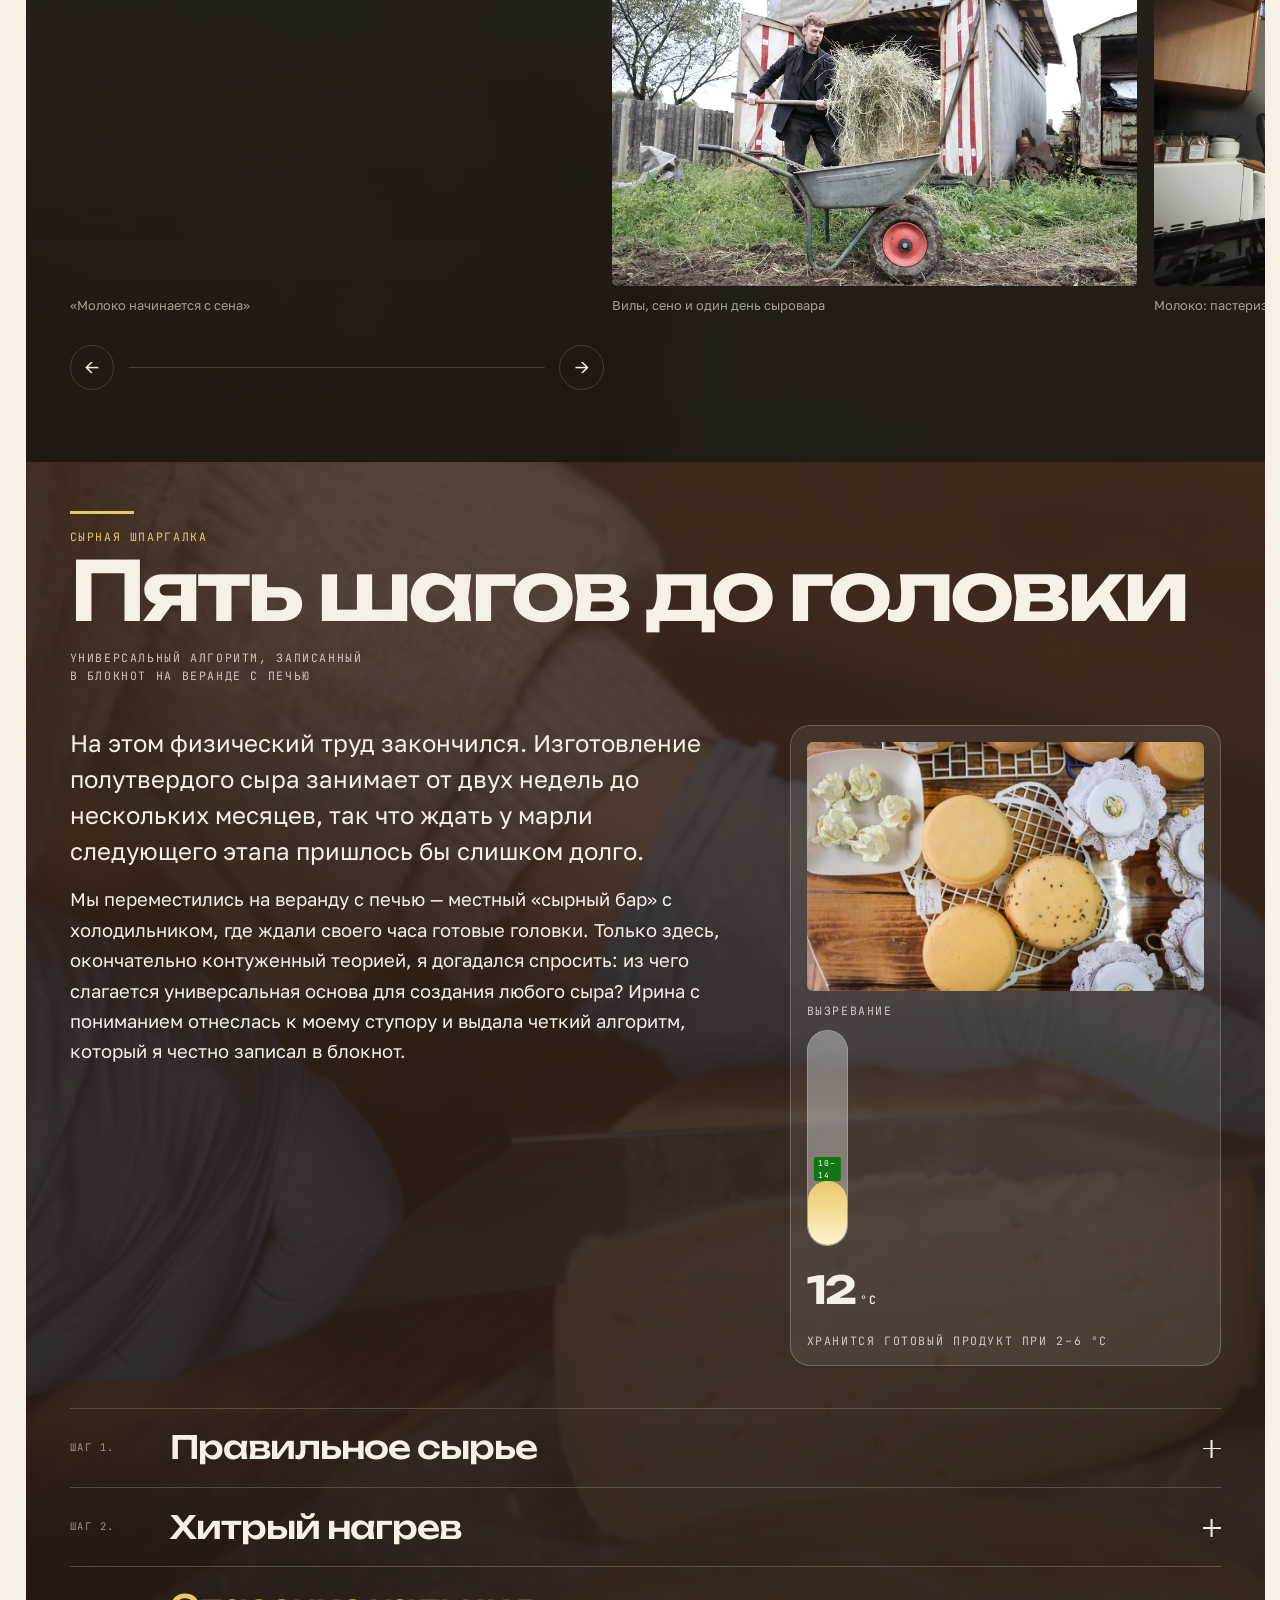
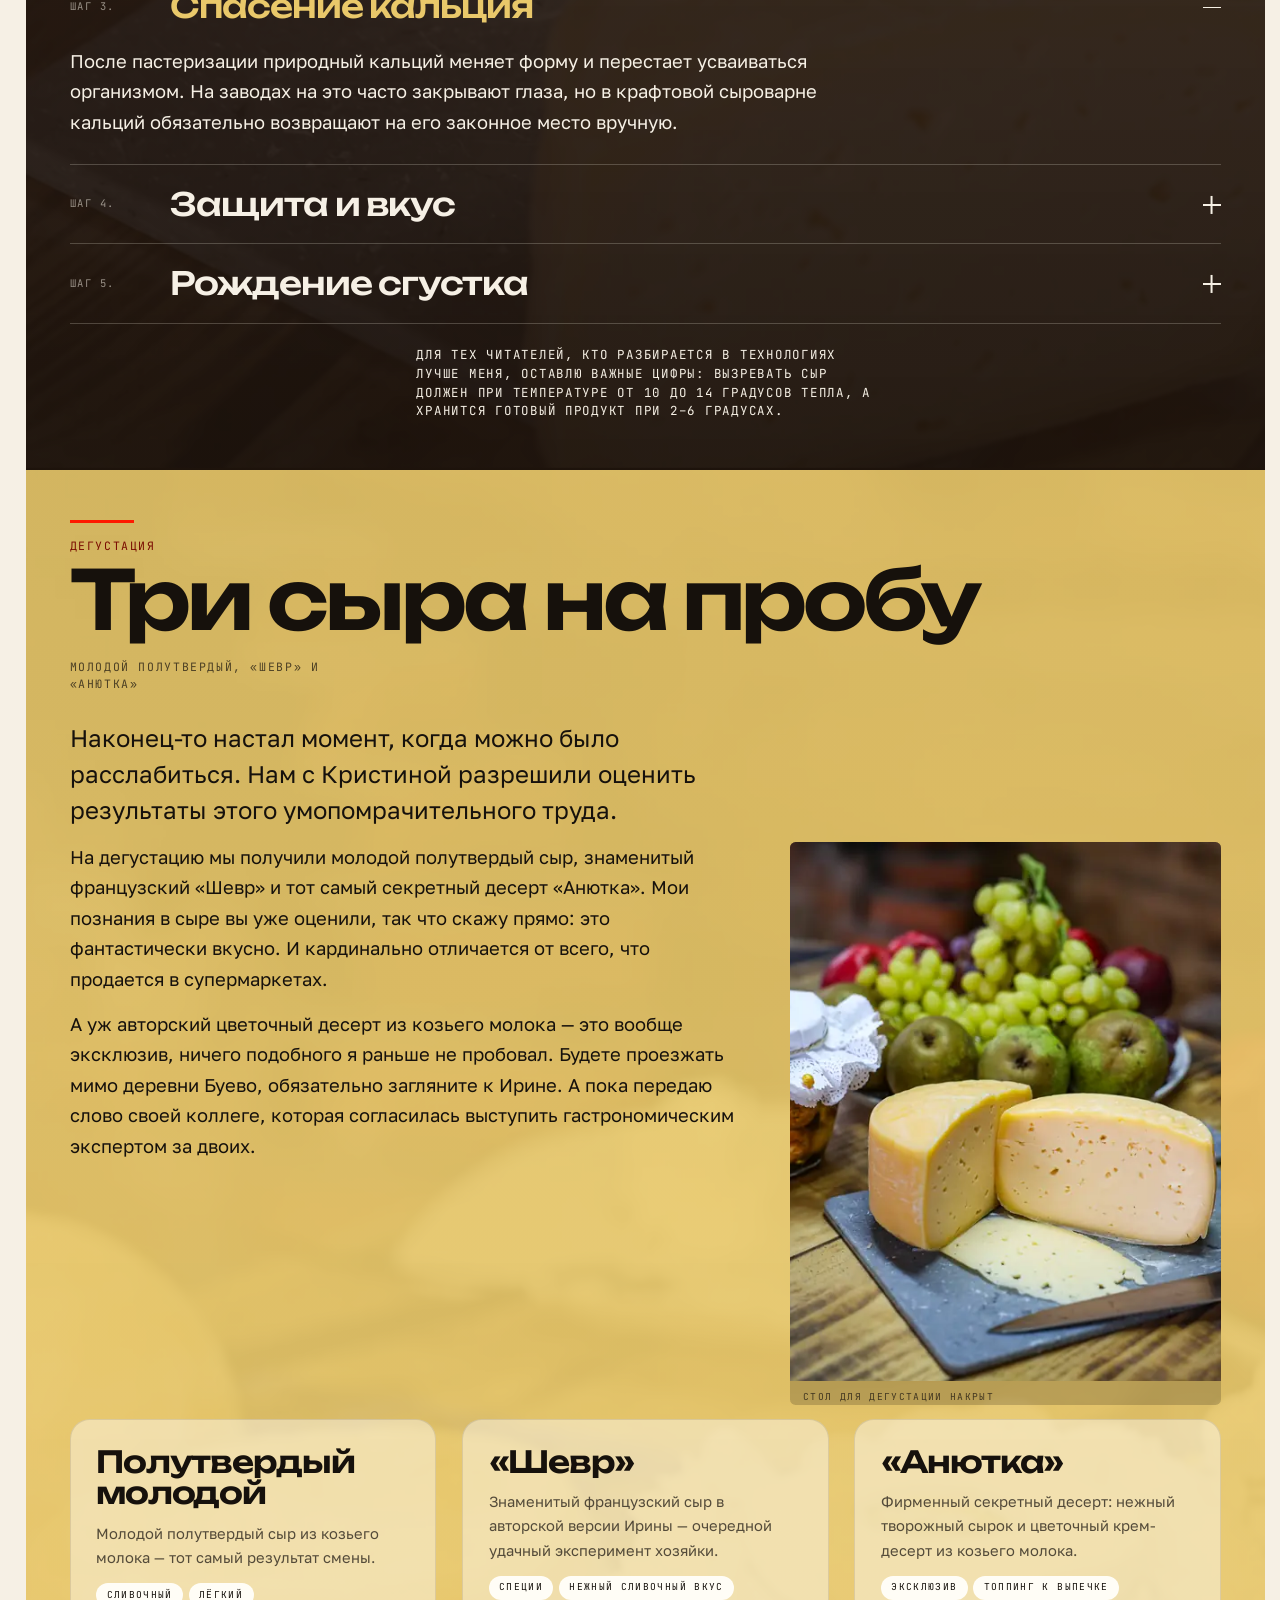
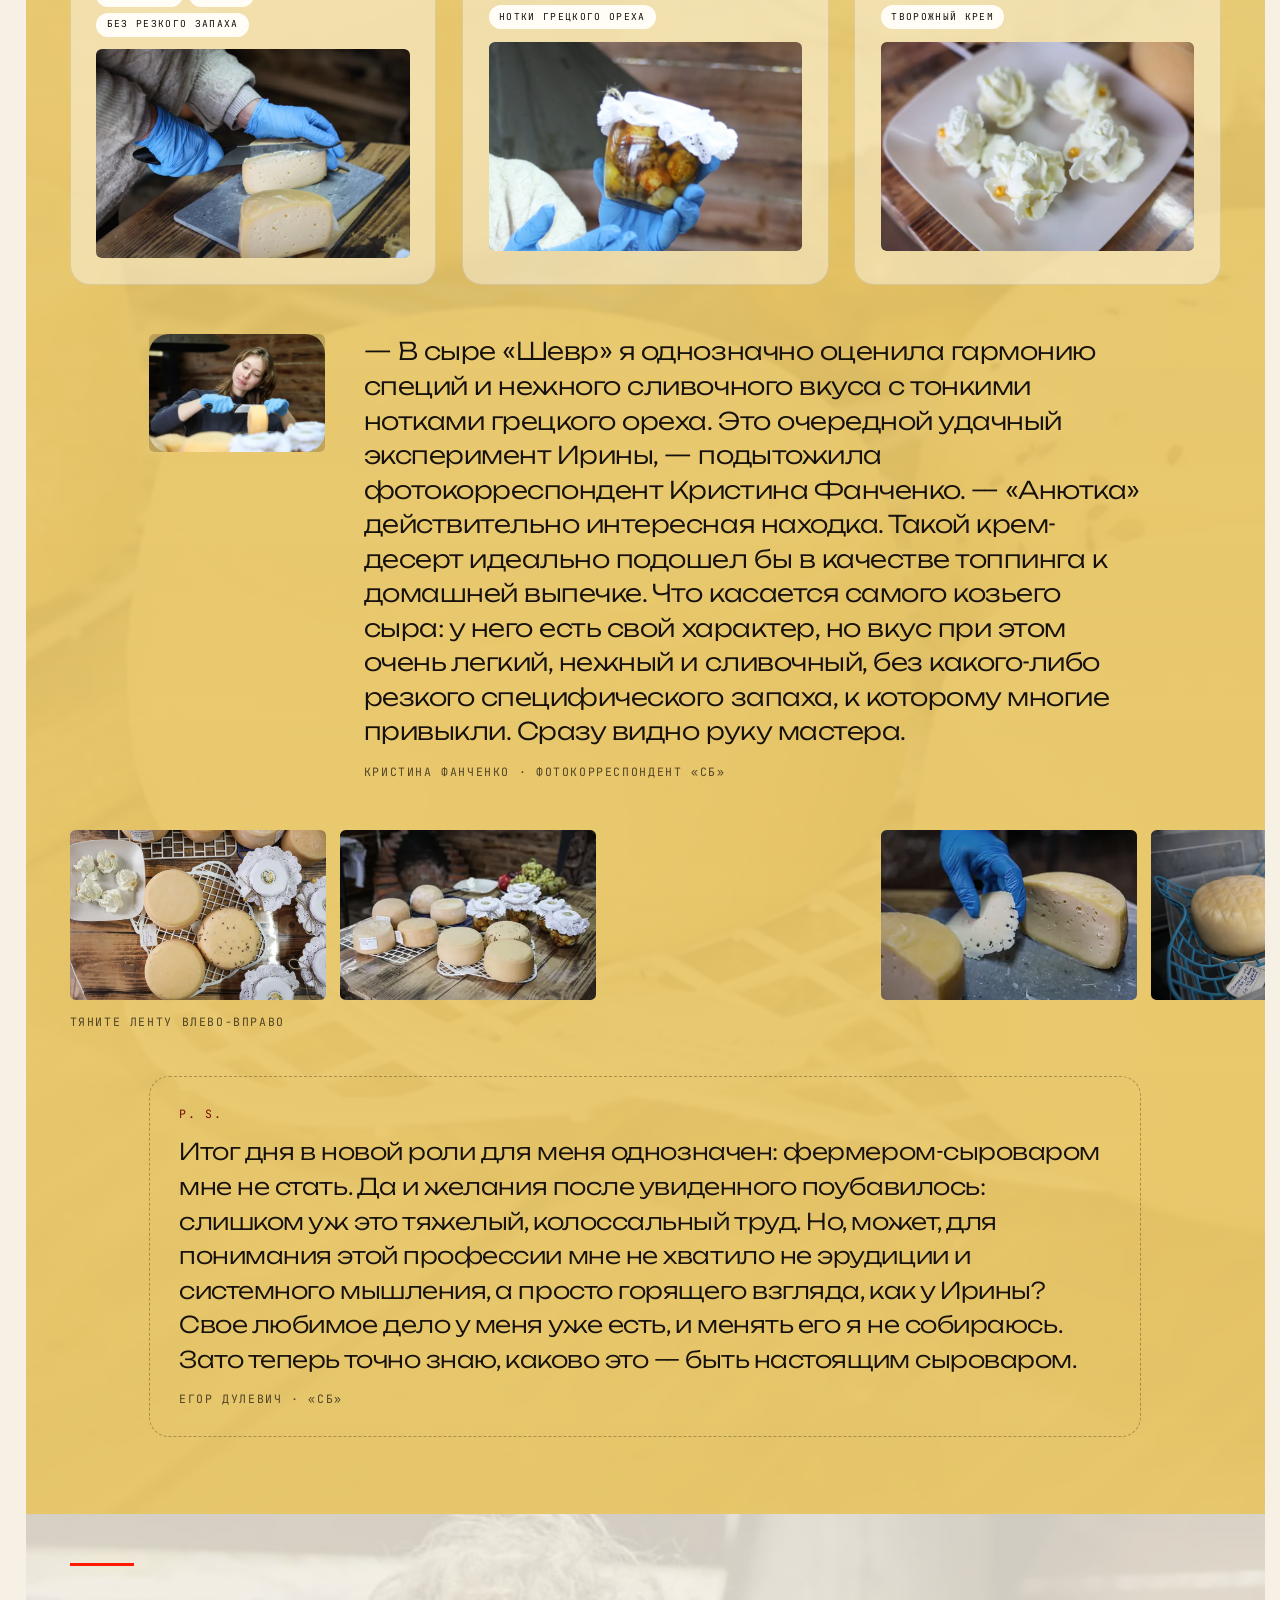
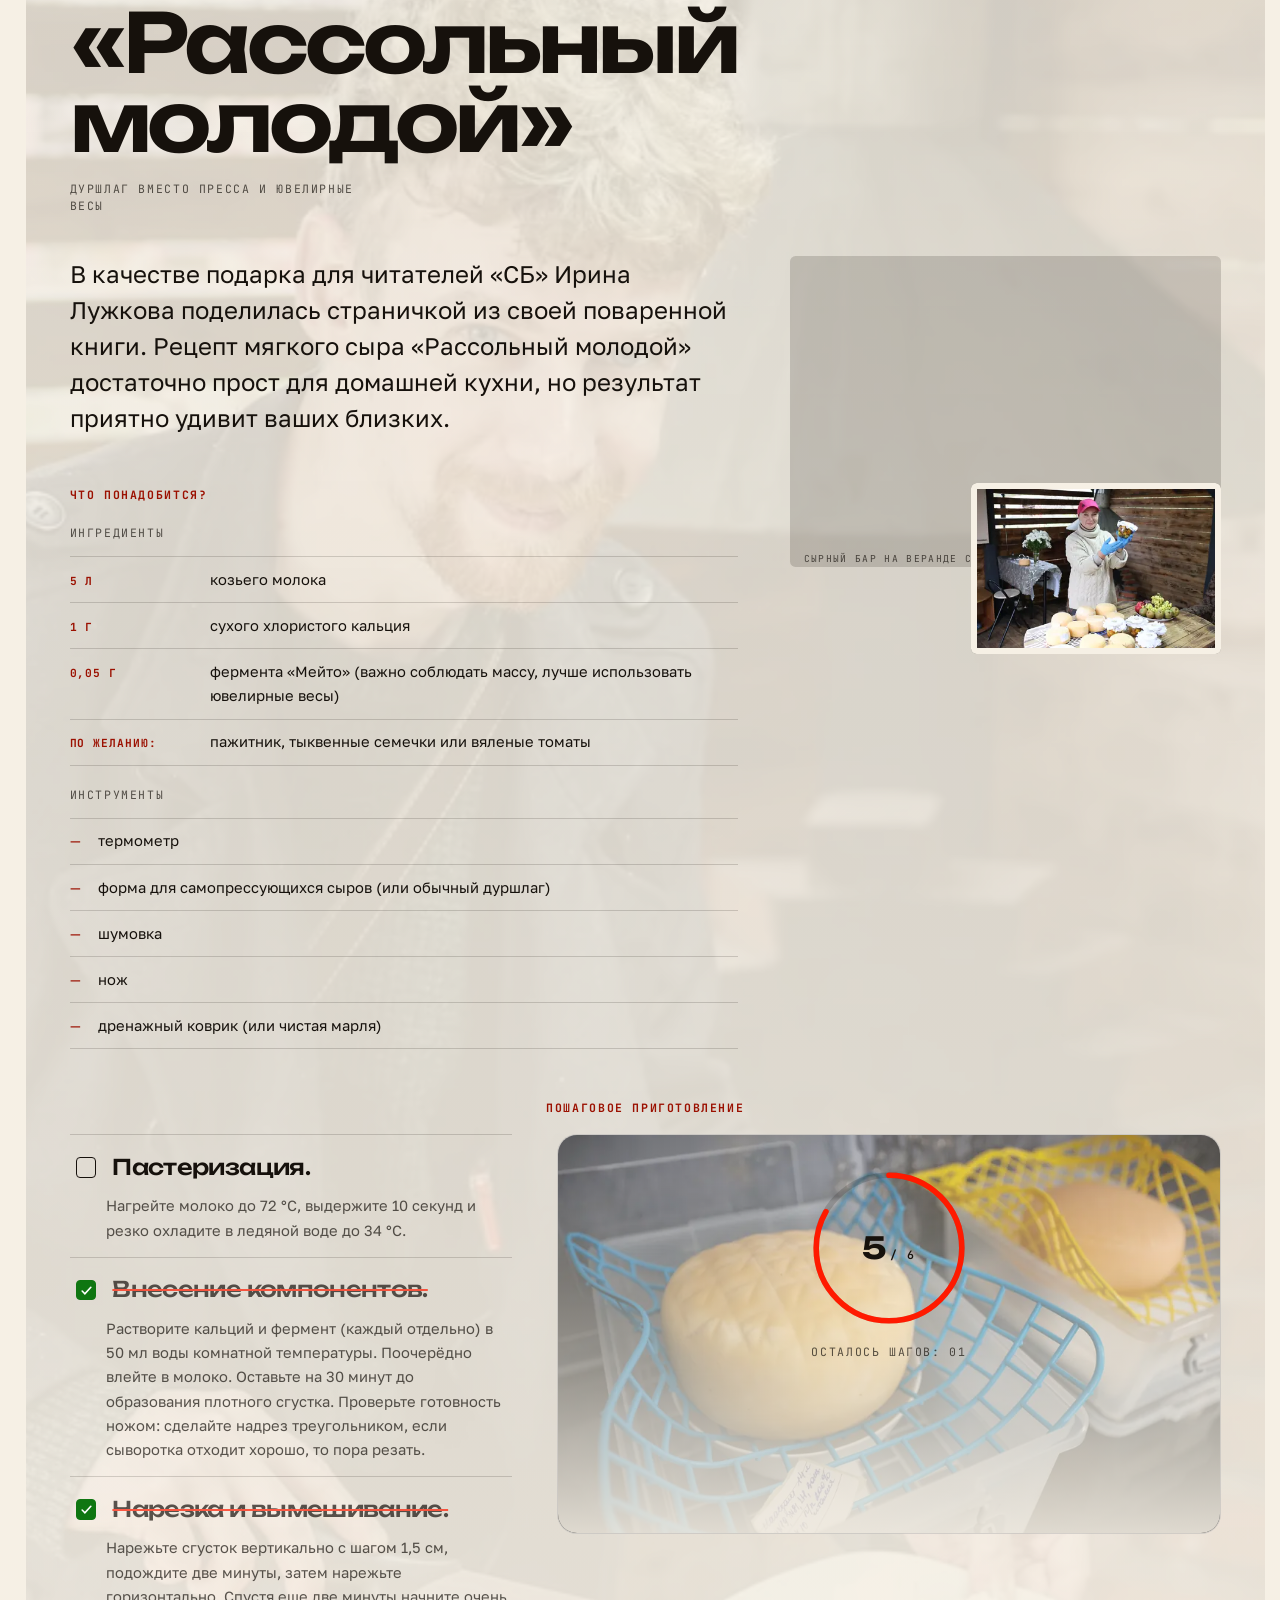
==== commit 9ef85c38: "100%" ====
--- a/_diag.html
+++ b/_diag.html
@@ -180,7 +180,7 @@
       <span class="line"><b data-split="chars">Наш буевский</b></span>
       <span class="line"><b data-split="chars">ответ</b> <em data-split="chars">Альпам</em></span>
     </h1>
-    <p class="hero__deck" data-reveal="up">Как дети асфальта пытались перехитрить породистых коз и сварить элитный сыр — журналисты «СБ» стали… сыроварами</p>
+    
     <div class="hero__cta" data-reveal="up">
       <a class="btn btn--solid" href="#intro" data-magnetic>Читать репортаж</a>
       <button class="btn btn--outline" type="button" data-lightbox-open data-photo="35" data-magnetic>Кадр дня</button>
@@ -203,7 +203,7 @@
   <dl class="hero__stats" data-reveal="stagger">
     <div class="stat"><dt class="mono">км от Витебска</dt><dd><span data-counter="20">20</span></dd></div>
     <div class="stat"><dt class="mono">видов сыра на ферме</dt><dd><span data-counter="11">11</span></dd></div>
-    <div class="stat"><dt class="mono">желудков у козы</dt><dd><span data-counter="4">4</span></dd></div>
+    <div class="stat"><dt class="mono">желудка у козы</dt><dd><span data-counter="4">4</span></dd></div>
     <div class="stat"><dt class="mono">лет было Ирине при переезде</dt><dd><span data-counter="48">48</span></dd></div>
   </dl>
 
@@ -242,7 +242,7 @@
         </figure>
       </div>
       <p class="authcard__who"><a class="author-link" href="https://www.sb.by/author/2009089-egor-dulevich/" target="_blank" rel="noopener"><b>Егор ДУЛЕВИЧ</b></a>, журналист «СБ»</p>
-      <p class="authcard__who"><a class="author-link" href="https://www.sb.by/author/1885850-kristina-fanchenko-20241119/" target="_blank" rel="noopener"><b>Кристина ФАНЧЕНКО</b></a>, фото «СБ»</p>
+      <p class="authcard__who"><a class="author-link" href="https://www.sb.by/author/1885850-kristina-fanchenko-20241119/" target="_blank" rel="noopener"><b>Кристина ФАНЧЕНКО</b></a>, фотокорреспондент «СБ»</p>
     </aside>
   </div>
 
@@ -439,17 +439,9 @@
     </div>
   </div>
   <div class="wrap arsenal" data-reveal="stagger">
-    <p class="arsenal__lead">В кастрюлю отправились: <b>лопатки, ситечки, ножи, витиеватые ложки и формы</b> — и это в лучшем случае треть арсенала опытного сыровара.</p>
+    
     <ul class="arsenal__list">
-      <li class="mono">лопатки</li>
-      <li class="mono">ситечки</li>
-      <li class="mono">ножи</li>
-      <li class="mono">витиеватые ложки</li>
-      <li class="mono">формы</li>
-      <li class="mono">термометр</li>
-      <li class="mono">шумовка</li>
-      <li class="mono">дренажный коврик</li>
-      <li class="mono">марля</li>
+     
     </ul>
   </div>
 </section>
@@ -527,7 +519,7 @@
       <button class="cbtn" type="button" data-carousel-prev aria-label="Предыдущий кадр">←</button>
       <div class="carousel__bar" aria-hidden="true"><i data-carousel-bar></i></div>
       <button class="cbtn" type="button" data-carousel-next aria-label="Следующий кадр">→</button>
-      <p class="carousel__hint mono">Кликните кадр, чтобы открыть его целиком</p>
+      
     </div>
   </div>
 </section>
@@ -681,8 +673,8 @@
       </ul>
       <figure class="ph ph--card" data-photo="32">
         <picture>
-          <source type="image/webp" srcset="assets/img/opt/kyz-32-sm.webp 900w" sizes="(max-width: 900px) 90vw, 28vw">
-          <img src="assets/img/opt/kyz-32-sm.webp" alt="Головка сыра с оттиском логотипа «Козья сыроварня» на ладони" width="900" height="600" loading="lazy" decoding="async">
+          <source type="image/webp" srcset="assets/img/shevr.png" sizes="(max-width: 900px) 90vw, 28vw">
+          <img src="assets/img/shevr.png" alt="Головка сыра с оттиском логотипа «Козья сыроварня» на ладони" width="900" height="600" loading="lazy" decoding="async">
         </picture>
       </figure>
     </article>
@@ -750,7 +742,7 @@
         </picture>
       </figure>
     </div>
-    <p class="strip__hint mono">Тяните ленту влево-вправо · клик открывает кадр</p>
+    <p class="strip__hint mono">Тяните ленту влево-вправо </p>
   </div>
 
   <aside class="ps" data-reveal="up">
@@ -880,7 +872,7 @@
   <header class="sechead">
     <p class="sechead__num mono" data-reveal="fade">Съёмка</p>
     <h2 class="sechead__title" data-split="words">Один день в движении</h2>
-    <p class="sechead__note mono" data-reveal="fade">Шесть коротких роликов с фермы. Картинка открывается сразу, файл — по нажатию</p>
+    <p class="sechead__note mono" data-reveal="fade">Шесть коротких роликов с фермы.</p>
   </header>
   <div class="reels" data-reels>
     <figure class="reel" data-reel>
@@ -1012,11 +1004,11 @@
         <ul class="live__byline">
           <li>
             <img src="assets/img/opt/kyz-03-sm.webp" alt="" width="900" height="600" decoding="async">
-            <span><a class="author-link" href="https://www.sb.by/author/2009089-egor-dulevich/" target="_blank" rel="noopener" data-magnetic>Егор <b>ДУЛЕВИЧ</b></a>, «СБ»<i class="mono"> репортаж ·</i></span>
+            <span><a class="author-link" href="https://www.sb.by/author/2009089-egor-dulevich/" target="_blank" rel="noopener" data-magnetic>Егор <b>ДУЛЕВИЧ</b></a>, «СБ»<i class="mono"></br> dulevich@sb.by</i></span>
           </li>
           <li>
             <img src="assets/img/opt/kyz-42-sm.webp" alt="" width="900" height="600" decoding="async">
-            <span><a class="author-link" href="https://www.sb.by/author/1885850-kristina-fanchenko-20241119/" target="_blank" rel="noopener" data-magnetic>Кристина <b>Фанченко</b></a>, «СБ»<i class="mono"> фото </i></span>
+            <span><a class="author-link" href="https://www.sb.by/author/1885850-kristina-fanchenko-20241119/" target="_blank" rel="noopener" data-magnetic>Кристина <b>Фанченко</b></a>, «СБ»<i class="mono"></br> Fanchenko@sb.by</i></span>
           </li>
         </ul>
         <div class="foot__actions">
@@ -1034,7 +1026,7 @@
       <img src="assets/img/logo.png" alt="" class="quad quad--br" loading="lazy">
     </span>
     <p class="mono">«Наш буевский ответ Альпам» · журналисты «СБ» стали сыроварами</p>
-    <a class="foot__up mono" href="#top" data-magnetic>Наверх ↑</a>
+  
   </div>
 </footer>
 
@@ -1255,10 +1247,6 @@
       return authors.every(function (a) { return a.target === "_blank" && a.rel.indexOf("noopener") > -1; });
     });
 
-    t("лид репортажа на месте под h1", function () {
-      return /пытались перехитрить породистых коз/.test(q(".hero__deck").textContent);
-    });
-
     /* ── Скролл-состояния ── */
     var galleryTop = document.querySelector("footer.foot").offsetTop;
     var scrollEvents = 0;
--- a/style.css
+++ b/style.css
@@ -625,7 +625,7 @@
   bottom: 24%;
   width: min(21vw, 17rem);
   aspect-ratio: 3 / 2;
-  clip-path: polygon(0 0, 100% 0, 100% 100%, 14% 100%, 0 78%);
+  clip-path: polygon(0 0, 100% 0, 100% 78%, 86% 100%, 0 100%);
 }
 .hero__shot--right {
   right: 9%;
@@ -634,8 +634,8 @@
   aspect-ratio: 3 / 2;
   clip-path: polygon(0 0, 100% 0, 100% 100%, 0 100%, 0 20%);
 }
-/* срезы clip-path съедают углы — подписи уводим от них */
-.hero__shot--left figcaption { left: auto; right: 0; }
+/* срезы clip-path съедают углы — подписи держим на целых углах (левый низ) */
+.hero__shot--left figcaption { left: 0; right: auto; }
 /* вступительный выход кадров анимируется из JS (Web Animations API),
    чтобы transform оставался свободным для параллакса и наклона */
 .hero__shot { transform: translate3d(0, var(--py, 0px), 0) perspective(90rem) rotateX(var(--rx, 0deg)) rotateY(var(--ry, 0deg)); }
@@ -791,7 +791,7 @@
   -webkit-backdrop-filter: blur(10px);
 }
 .authcard__faces { display: grid; grid-template-columns: 1fr 1fr; gap: 0.55rem; }
-.ph--avatar { width: 100%; aspect-ratio: 1; border-radius: var(--radius); overflow: hidden; }
+.ph--avatar { width: 100%;  border-radius: var(--radius); overflow: hidden; }
 .ph--avatar img { width: 100%; height: 100%; object-fit: cover; object-position: center 18%; }
 .authcard__who { font-size: 0.82rem; line-height: 1.45; }
 .authcard__who b { font-family: var(--display); font-weight: 600; }
@@ -860,8 +860,7 @@
   max-width: 64rem;
   padding: clamp(1.4rem, 4vw, 3rem);
   border: 0;
-  border-radius: var(--radius-lg);
-  background: var(--red);
+  border-radius: var(--radius-lg); 
   color: var(--ink);
 }
 .quote--red footer { color: rgba(22, 17, 12, 0.93); }
@@ -1456,7 +1455,7 @@
 .live__byline { display: grid; gap: 0.75rem; margin-top: 0.3rem; }
 .live__byline li { display: grid; grid-template-columns: 4.4rem minmax(0, 1fr); gap: 0.75rem; align-items: center; }
 .live__byline img { width: 4.4rem; height: 5.6rem; object-fit: cover; object-position: center 15%; border-radius: var(--radius); }
-.live__byline b { display: block; font-family: var(--display); font-weight: 600; }
+.live__byline b {  font-family: var(--display); font-weight: 600; }
 .live__byline i { color: var(--muted); }
 
 /* ── Ролики со съёмки ──────────────────────────────────────────────────── */
@@ -1729,9 +1728,29 @@
 @media (max-width: 56rem) {
   .cols, .cols--flip, .intro__grid, .pinned, .check, .foot__grid, .live__grid { grid-template-columns: minmax(0, 1fr); }
   .cols--flip .col--wide { order: 1; }
-  .pinned__steps { gap: 8vh; padding-block: 2vh 8vh; }
-  .pinned__stage { height: 44vh; top: calc(var(--topbar-h) + 0.5rem); }
-  .check__panel { position: static; order: 1; }
+  /* на телефоне сцена не закрепляется: оба кадра становятся обычными картинками
+     рядом, а шаги идут под ними и не требуют прокрутки с подменой кадров */
+  .pinned__stage {
+    position: relative;
+    top: auto;
+    height: auto;
+    display: grid;
+    grid-template-columns: 1fr 1fr;
+    gap: 0.5rem;
+  }
+  .pinned .pinned__img {
+    position: relative;
+    inset: auto;
+    aspect-ratio: 4 / 5;
+    opacity: 1;
+    transform: none;
+  }
+  .pinned .pinned__img img { border-radius: var(--radius); }
+  .pinned__steps { gap: 1.6rem; padding-block: 0; }
+  .pinned .pstep { opacity: 1; max-width: none; }
+  /* панель перестаёт липнуть, но остаётся контейнером для фото и градиента:
+     с position: static абсолютные слои уезжали на всю секцию и закрывали текст */
+  .check__panel { position: relative; top: auto; order: 1; min-height: 0; }
   .check__list { order: 2; }
   .ctask__body { padding-inline-start: 0; }
   .ing li { grid-template-columns: minmax(0, 1fr); gap: 0.2rem; }
@@ -1740,7 +1759,7 @@
   .hero__stage { position: relative; inset: auto; order: 3; display: grid; grid-template-columns: 1fr 1fr; gap: 0.5rem; padding-inline: var(--gut); }
   .hero__shot { position: static; width: auto; aspect-ratio: 3 / 2; animation: none; }
   .hero__shot--main { grid-column: 1 / -1; aspect-ratio: 4 / 3; clip-path: polygon(0 0, 100% 0, 100% 88%, 92% 100%, 0 100%); }
-  .hero__shot--left { clip-path: polygon(0 0, 100% 0, 100% 100%, 12% 100%, 0 82%); }
+  .hero__shot--left { clip-path: polygon(0 0, 100% 0, 100% 88%, 92% 100%, 0 100%); }
   .hero__shot figcaption { font-size: 0.5rem; padding: 0.3rem 0.45rem; }
   .hero__body { order: 1; }
   .seal { order: 2; position: relative; top: auto; right: auto; margin-inline-start: var(--gut); width: 6rem; }
